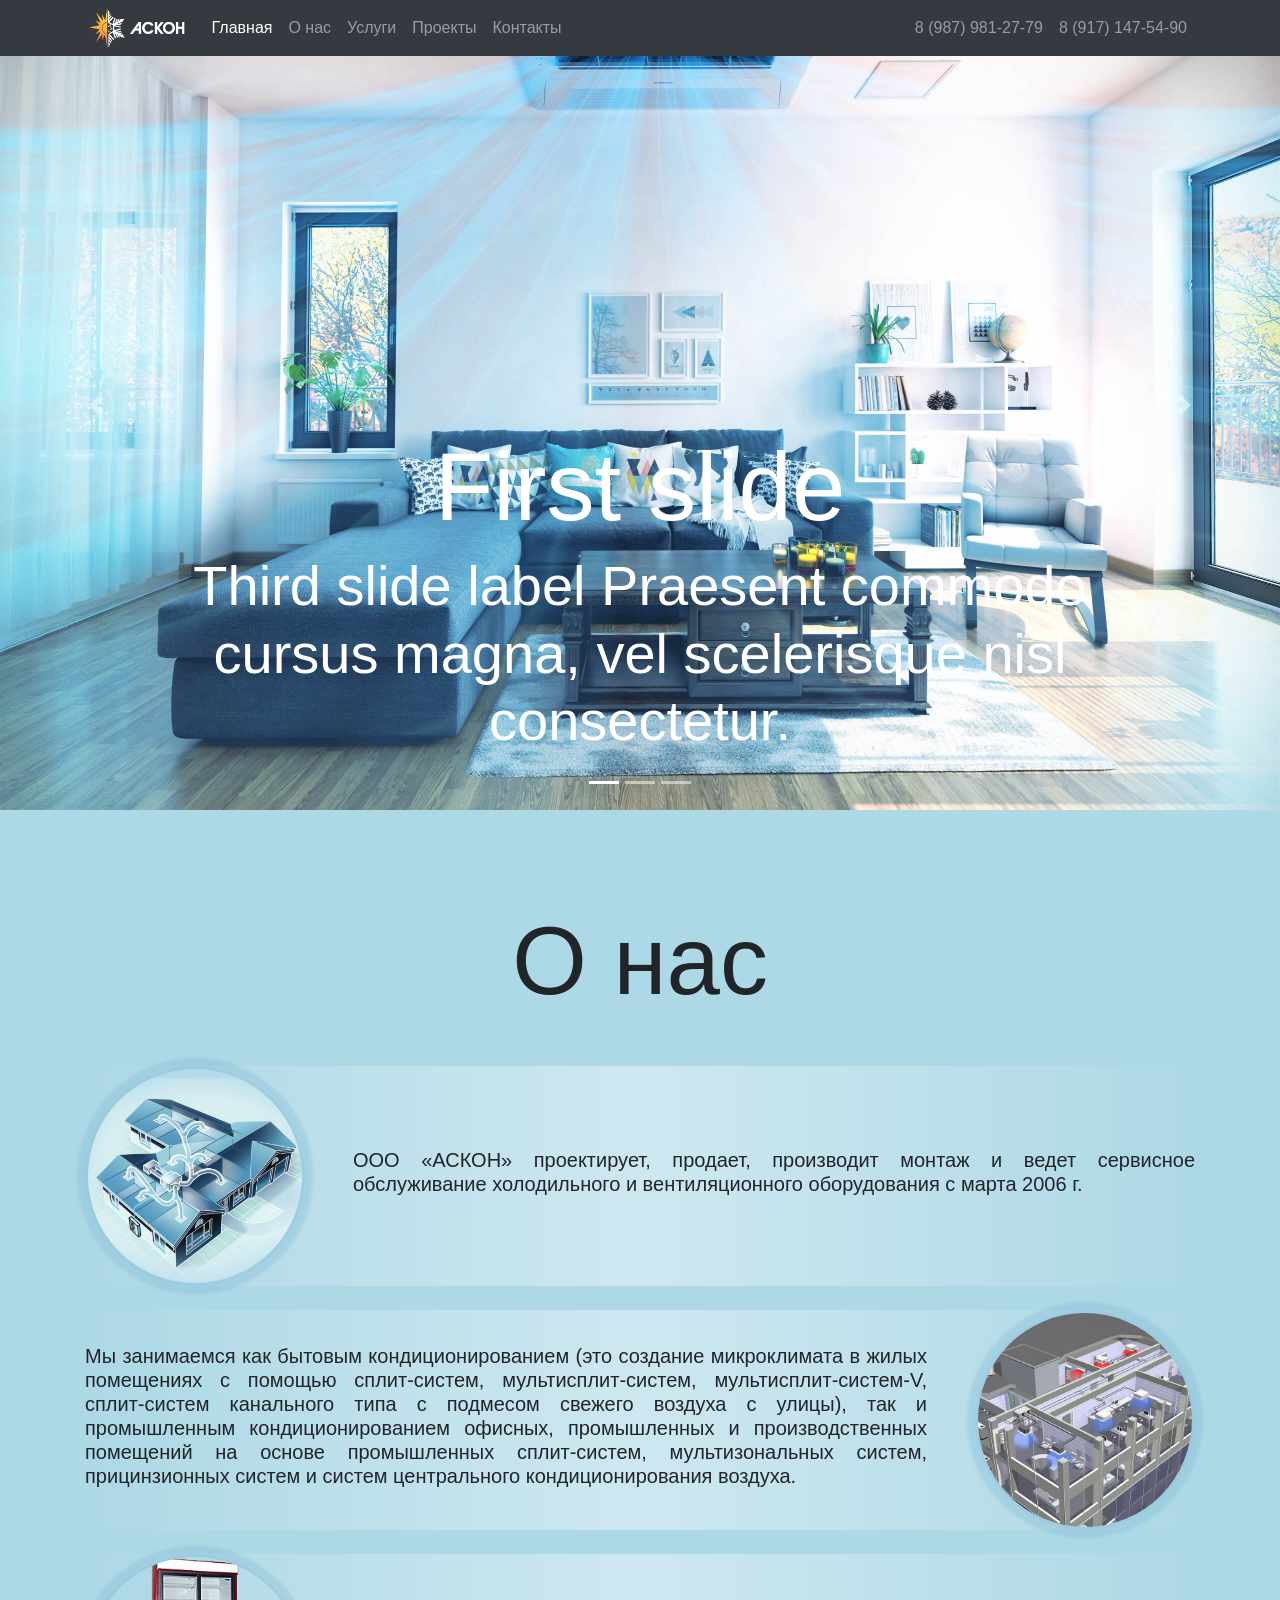
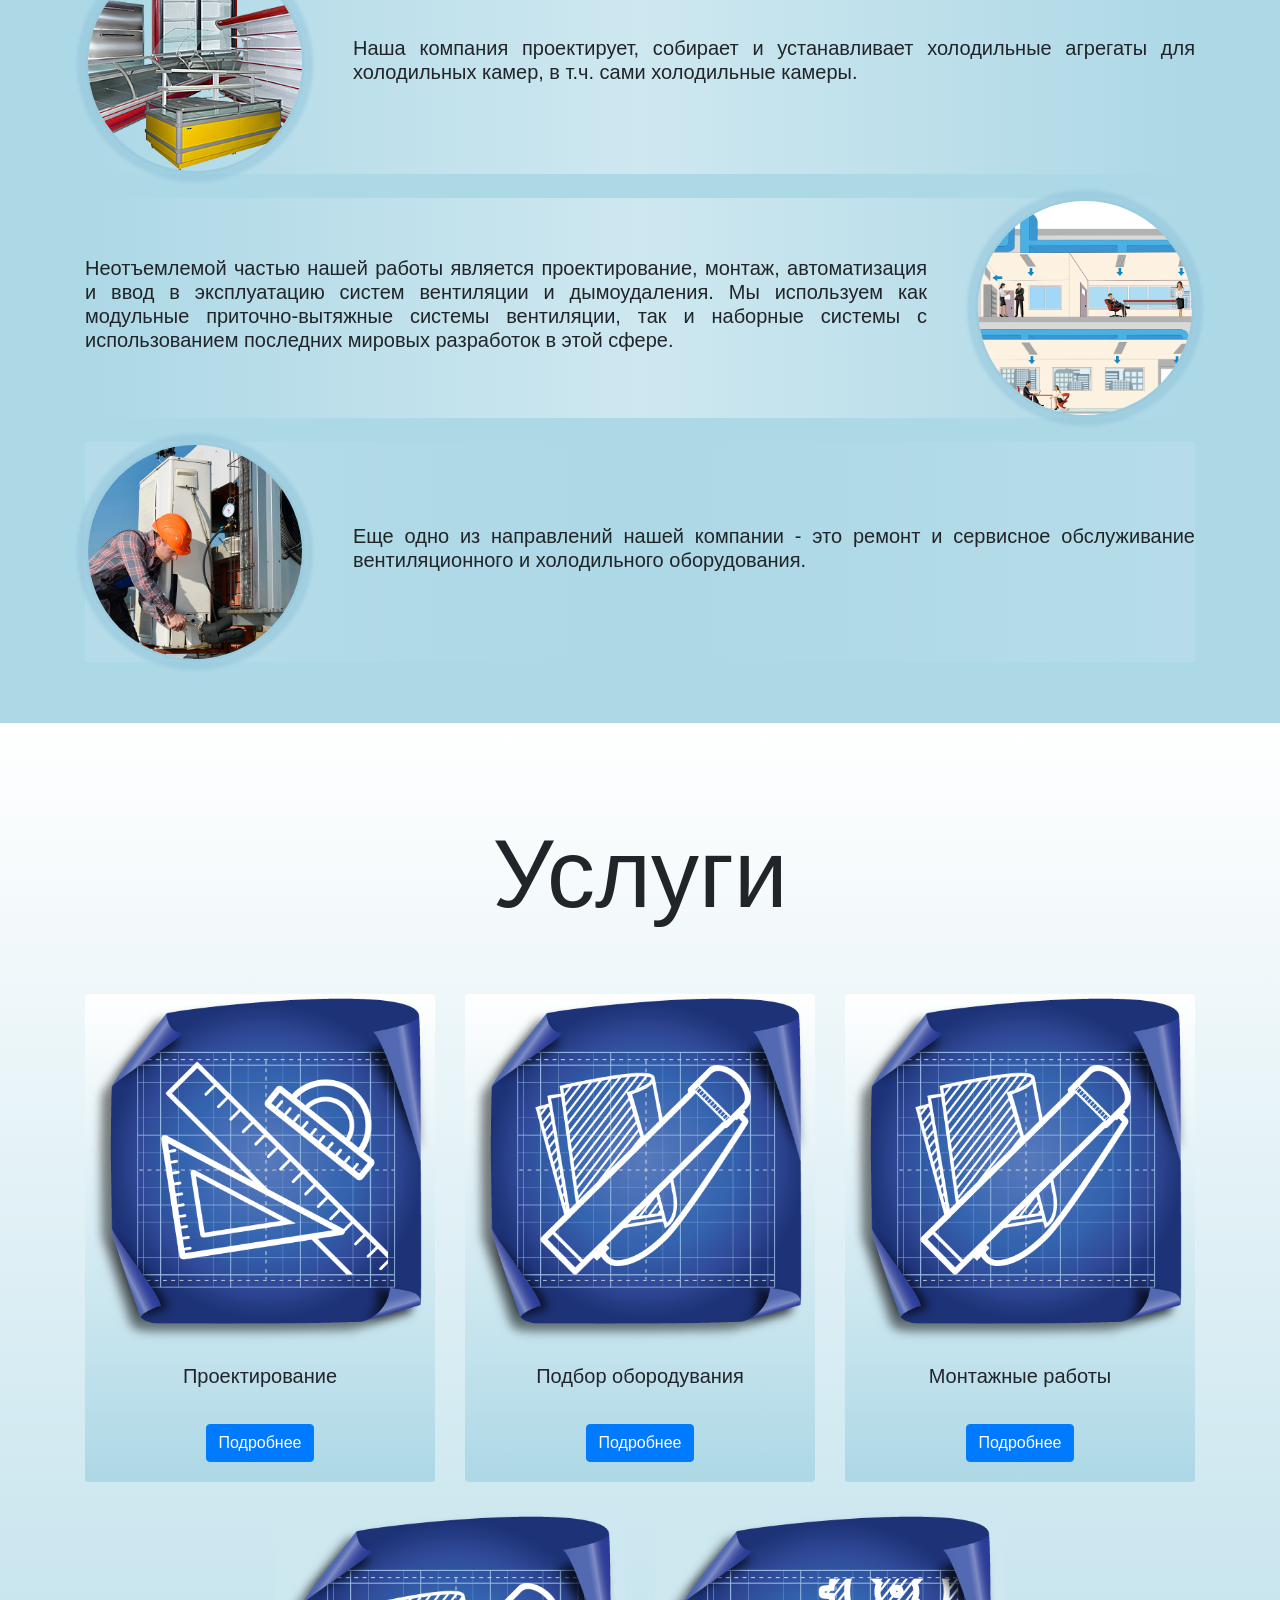
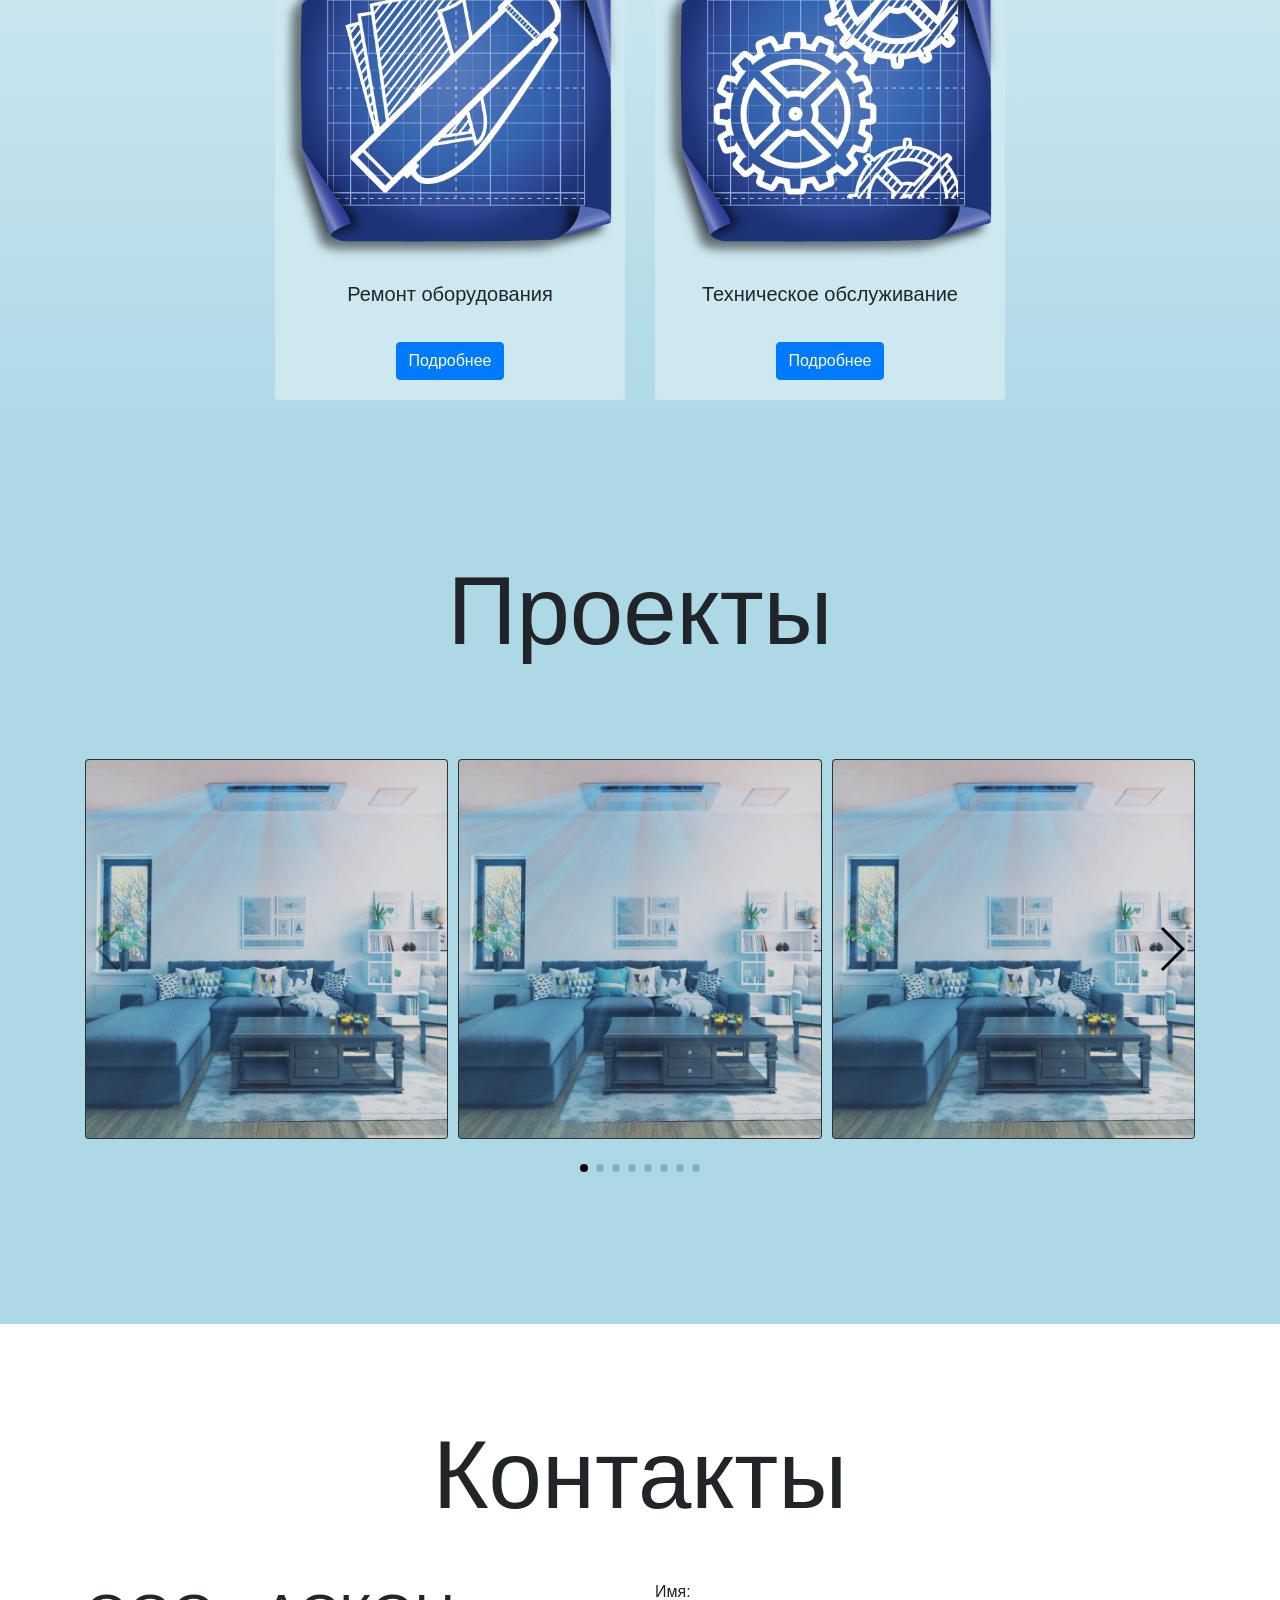
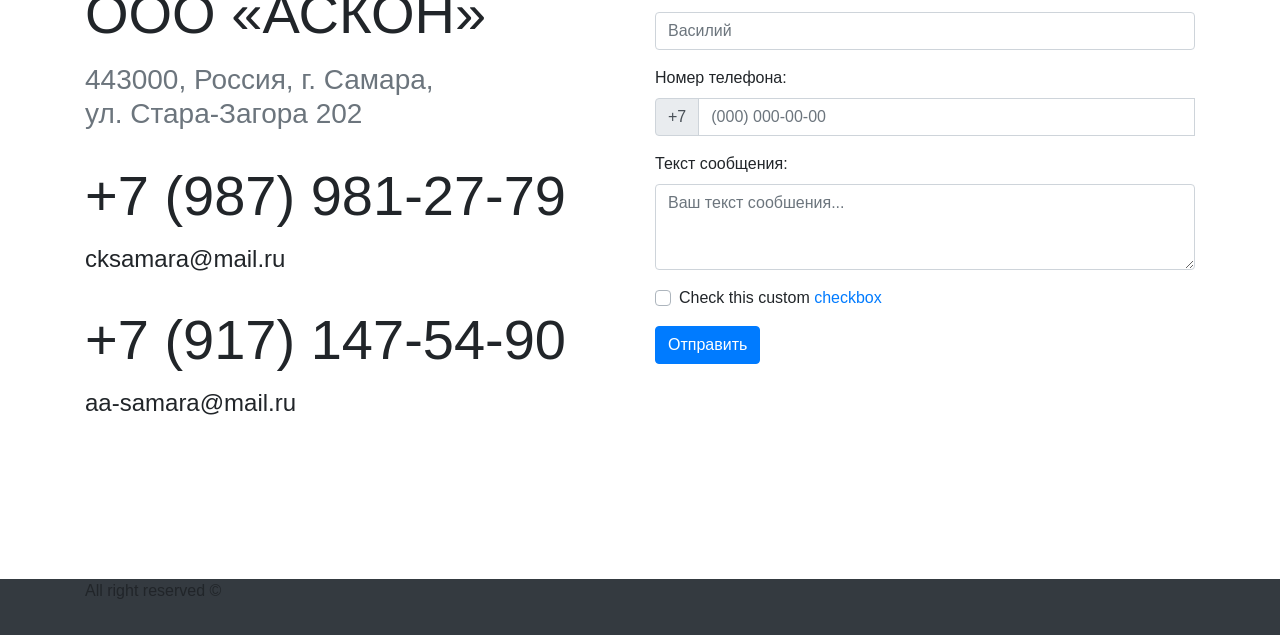
==== docs/index.html @ aaabd7af "1.0.37" ====
<!DOCTYPE html>

<html lang="ru">
<head>

    <meta charset="utf-8">
    <meta name="viewport" content="width=device-width, initial-scale=1, shrink-to-fit=no">

    <meta name="robots" content="index, follow">
    <meta name="keywords" content="АСКОН, монтаж, сервисное обслуживание, холодильное и вентиляционное оборудование">
    <meta name="description" content="ООО «АСКОН» проектируем, продаем, производим монтаж и ведем сервисное обслуживание холодильного и вентиляционного оборудования">

    <title>ООО «АСКОН»</title>

    <link rel="stylesheet" href="local/templates/main/css/main.min.css">

</head>
<body id="page-top">

    <nav class="navbar navbar-expand-md bg-dark navbar-dark fixed-top" id="mainNav" role="navigation">
		<div class="container">
		
			<a class="navbar-brand" href="/ascondicioner.ru/">
				<img class="logo" src="local/templates/main/img/logo.png" alt="АСКОН">
			</a>

			<button class="navbar-toggler" type="button" data-toggle="collapse" data-target="#navbarNavAltMarkup" aria-controls="navbarNavAltMarkup" aria-expanded="false" aria-label="Toggle navigation">
				<span class="navbar-toggler-icon"></span>
			</button>

			<div class="collapse navbar-collapse" id="navbarNavAltMarkup">
				<div class="navbar-nav">
					<a class="nav-item nav-link js-scroll-trigger" href="#page-top">Главная</a>
					<a class="nav-item nav-link js-scroll-trigger" href="#about">О нас</a>
					<a class="nav-item nav-link js-scroll-trigger" href="#services">Услуги</a>
					<a class="nav-item nav-link js-scroll-trigger" href="#projects">Проекты</a>
					<a class="nav-item nav-link js-scroll-trigger" href="#contact">Контакты</a>
				</div>

				<!-- <form class="form-inline ml-auto">
					<input class="form-control mr-sm-2" type="search" placeholder="Search" aria-label="Search">
					<button class="btn btn-outline-light my-2 my-sm-0" type="submit">Search</button>
				</form> -->

				<div class="navbar-nav ml-auto">
					<a class="nav-item nav-link active" href="#">8 (987) 981-27-79</a>
					<a class="nav-item nav-link active" href="#">8 (917) 147-54-90</a>
					<!-- <a class="nav-item nav-link" href="#">Vk</a>
					<a class="nav-item nav-link" href="#">Ig</a> -->
				</div>
				
			</div>
		
		</div>
    </nav>
    
    <main class="main" role="main">

        <header id="carouselExampleControls" class="carousel slide" data-ride="carousel">
            
            <div class="carousel-inner">
                <div class="carousel-item active">
                    <!-- <svg class="bd-placeholder-img bd-placeholder-img-lg d-block w-100" width="800" height="80vh" xmlns="http://www.w3.org/2000/svg" preserveAspectRatio="xMidYMid slice" focusable="false" role="img" aria-label="Placeholder: First slide">
                        <title>Placeholder</title>
                        <rect fill="#777" width="100%" height="100%"></rect>
                        <text class="display-1" fill="#555" dy=".3em" x="50%" y="50%">First slide</text>
                    </svg> -->
                    <img src="images/promo/slide-1.jpg" class="d-block w-100" style="height:90vh;" alt="...">
                    <div class="carousel-caption d-none d-md-block">
                        <h5 class="display-1">First slide</h5>
                        <p class="display-4">Third slide label Praesent commodo cursus magna, vel scelerisque nisl consectetur.</p>
                    </div>
                </div>
                
                <div class="carousel-item">
                    <img src="images/promo/slide-1.jpg" class="d-block w-100" style="height:90vh;" alt="...">
                    <div class="carousel-caption d-none d-md-block">
                        <h5 class="display-1">Second slide</h5>
                        <p class="display-4">Third slide label Praesent commodo cursus magna, vel scelerisque nisl consectetur.</p>
                    </div>
                </div>
                
                <div class="carousel-item">
                    <img src="images/promo/slide-1.jpg" class="d-block w-100" style="height:90vh;" alt="...">
                    <div class="carousel-caption d-none d-md-block">
                        <h5 class="display-1">Third slide</h5>
                        <p class="display-4">Third slide label Praesent commodo cursus magna, vel scelerisque nisl consectetur.</p>
                    </div>
                </div>
            </div>
            
            <a class="carousel-control-prev" href="#carouselExampleControls" role="button" data-slide="prev">
                <span class="carousel-control-prev-icon" aria-hidden="true"></span>
                <span class="sr-only">Previous</span>
            </a>
            <a class="carousel-control-next" href="#carouselExampleControls" role="button" data-slide="next">
                <span class="carousel-control-next-icon" aria-hidden="true"></span>
                <span class="sr-only">Next</span>
            </a>
            
            <ol class="carousel-indicators">
                <li data-target="#carouselExampleControls" data-slide-to="0" class="active"></li>
                <li data-target="#carouselExampleControls" data-slide-to="1"></li>
                <li data-target="#carouselExampleControls" data-slide-to="2"></li>
            </ol>
            
        </header>
    
        <section class="section" id="about">
            <div class="container">
                
                <h3 class="display-1 text-center mt-5 mb-5">О нас</h3>
                
                <ul class="list-unstyled">
                    
                    <li class="media">
                        <img src="images/services/1.png" class="align-self-center mr-5" alt="...">
                        <div class="media-body align-self-center">
                            <!-- <h5 class="display-4 mt-0 mb-1">List-based media object</h5> -->
                            <p class="h5 text-justify">ООО «АСКОН» проектирует, продает, производит монтаж и ведет сервисное обслуживание холодильного и вентиляционного оборудования с марта 2006 г.</p>
                        </div>
                    </li>
                    
                    <li class="media my-4">
                        <div class="media-body align-self-center">
                            <!-- <h5 class="display-4 mt-0 mb-1">Media object</h5> -->
                            <p class="h5 text-justify">Мы занимаемся как бытовым кондиционированием (это создание микроклимата в жилых помещениях с помощью сплит-систем, мультисплит-систем, мультисплит-систем-V, сплит-систем канального типа с подмесом свежего воздуха с улицы), так и промышленным кондиционированием офисных, промышленных и производственных помещений на основе промышленных сплит-систем, мультизональных систем, прицинзионных систем и систем центрального кондиционирования воздуха.</p>
                        </div>
                        <img src="images/services/2.jpg" class="align-self-center ml-5" alt="...">
                    </li>
                    
                    <li class="media">
                        <img src="images/services/3.png" class="align-self-center mr-5" alt="...">
                        <div class="media-body align-self-center">
                            <!-- <h5 class="display-4 mt-0 mb-1">List-based media object</h5> -->
                            <p class="h5 text-justify">Наша компания проектирует, собирает и устанавливает холодильные агрегаты для холодильных камер, в т.ч. сами холодильные камеры.</p>
                        </div>
                    </li>
                    
                    <li class="media my-4">
                        <div class="media-body align-self-center">
                            <!-- <h5 class="display-4 mt-0 mb-1">Media object</h5> -->
                            <p class="h5 text-justify">Неотъемлемой частью нашей работы является проектирование, монтаж, автоматизация и ввод в эксплуатацию систем вентиляции и дымоудаления. Мы используем как модульные приточно-вытяжные системы вентиляции, так и наборные системы с использованием последних мировых разработок в этой сфере.</p>
                        </div>
                        <img src="images/services/4.png" class="align-self-center ml-5" alt="...">
                    </li>
                    
                    <li class="media">
                        <img src="images/services/5.jpg" class="align-self-center mr-5" alt="...">
                        <div class="media-body align-self-center">
                            <!-- <h5 class="display-4 mt-0 mb-1">List-based media object</h5> -->
                            <p class="h5 text-justify">Еще одно из направлений нашей компании - это ремонт и сервисное обслуживание вентиляционного и холодильного оборудования.</p>
                        </div>
                    </li>
                    
                </ul>
                
            </div>
        </section>
    
        <section class="section" id="services">
            <div class="container">
                
                <h3 class="display-1 mt-5 mb-5 text-center">Услуги</h3>
                
                <div class="row">
                    
                    <div class="col-md-4">
                        <div class="card text-center">
                            <a data-toggle="modal" href="#exampleModalLong">
                                <img src="images/services/rulers.png" class="card-img-top" alt="...">
                            </a>
                            <div class="card-body">
                                <h5 class="card-title">Проектирование</h5>
                                <br>
                                <!-- <p class="card-text">Some quick example text to build on the card title and make up the bulk of the card's content.</p> -->
                                <a class="btn btn-primary" data-toggle="modal" href="#exampleModalLong">Подробнее</a>
                            </div>
                        </div>
                    </div>
                    
                    <div class="col-md-4">
                        <div class="card text-center">
                            <a data-toggle="modal" href="#exampleModalLong">
                                <img src="images/services/tube_drawing_holder.png" class="card-img-top" alt="...">
                            </a>
                            <div class="card-body">
                                <h5 class="card-title">Подбор обородувания</h5>
                                <br>
                                <!-- <p class="card-text">Some quick example text to build on the card title and make up the bulk of the card's content.</p> -->
                                <a class="btn btn-primary" data-toggle="modal" href="#exampleModalLong">Подробнее</a>
                            </div>
                        </div>
                    </div>
                    
                    <div class="col-md-4">
                        <div class="card text-center">
                            <a data-toggle="modal" href="#exampleModalLong">
                                <img src="images/services/tube_drawing_holder.png" class="card-img-top" alt="...">
                            </a>
                            <div class="card-body">
                                <h5 class="card-title">Монтажные работы</h5>
                                <br>
                                <!-- <p class="card-text">Some quick example text to build on the card title and make up the bulk of the card's content.</p> -->
                                <a class="btn btn-primary" data-toggle="modal" href="#exampleModalLong">Подробнее</a>
                            </div>
                        </div>
                    </div>
                    
                    <div class="col-md-4 offset-md-2">
                        <div class="card last-card text-center">
                            <a data-toggle="modal" href="#exampleModalLong">
                                <img src="images/services/tube_drawing_holder.png" class="card-img-top" alt="...">
                            </a>
                            <div class="card-body">
                                <h5 class="card-title">Ремонт оборудования</h5>
                                <br>
                                <!-- <p class="card-text">Some quick example text to build on the card title and make up the bulk of the card's content.</p> -->
                                <a class="btn btn-primary" data-toggle="modal" href="#exampleModalLong">Подробнее</a>
                            </div>
                        </div>
                    </div>
                    
                    <div class="col-md-4">
                        <div class="card last-card text-center">
                            <a data-toggle="modal" href="#exampleModalLong">
                                <img src="images/services/settings.png" class="card-img-top" alt="...">
                            </a>
                            <div class="card-body">
                                <h5 class="card-title">Техническое обслуживание</h5>
                                <br>
                                <!-- <p class="card-text">Some quick example text to build on the card title and make up the bulk of the card's content.</p> -->
                                <a class="btn btn-primary" data-toggle="modal" href="#exampleModalLong">Подробнее</a>
                            </div>
                        </div>
                    </div>
                </div>
                
            </div>
        </section>
    
        <section class="section" id="projects">
            <div class="container">
                
                <h3 class="display-1 text-center mt-5 mb-5">Проекты</h3>
                
                <div class="swiper-container">
                    <div class="swiper-wrapper">
                        
                        <a class="swiper-slide card bg-dark text-white" data-toggle="modal" href="#exampleModalLong">
                            <img src="images/promo/slide-1.jpg" class="card-img" alt="...">
                            <div class="card-img-overlay">
                                <h5 class="card-title">Card title</h5>
                                <p class="card-text">This is a wider card with supporting text below as a natural lead-in to additional content. This content is a little bit longer.</p>
                                <buttom class="btn btn-primary" data-toggle="modal" data-target="#exampleModalLong">Go somewhere</buttom>
                            </div>
                        </a>
                        
                        <!-- <div class="swiper-slide card">
                            <a data-toggle="modal" href="#exampleModalLong">
                                <img src="images/promo/slide-1.jpg" class="card-img-top" alt="...">
                            </a>
                            <div class="card-body">
                                <h5 class="card-title">Card title</h5>
                                <p class="card-text">Some quick example text to build on the card title and make up the bulk of the card's content.</p>
                                <a class="btn btn-primary" data-toggle="modal" href="#exampleModalLong">Go somewhere</a>
                            </div>
                        </div> -->
                        
                        <a class="swiper-slide card bg-dark text-white" data-toggle="modal" href="#exampleModalLong">
                            <img src="images/promo/slide-1.jpg" class="card-img" alt="...">
                            <div class="card-img-overlay">
                                <h5 class="card-title">Card title</h5>
                                <p class="card-text">This is a wider card with supporting text below as a natural lead-in to additional content. This content is a little bit longer.</p>
                                <buttom class="btn btn-primary" data-toggle="modal" data-target="#exampleModalLong">Go somewhere</buttom>
                            </div>
                        </a>
                        
                        <a class="swiper-slide card bg-dark text-white" data-toggle="modal" href="#exampleModalLong">
                            <img src="images/promo/slide-1.jpg" class="card-img" alt="...">
                            <div class="card-img-overlay">
                                <h5 class="card-title">Card title</h5>
                                <p class="card-text">This is a wider card with supporting text below as a natural lead-in to additional content. This content is a little bit longer.</p>
                                <buttom class="btn btn-primary" data-toggle="modal" data-target="#exampleModalLong">Go somewhere</buttom>
                            </div>
                        </a>
                        
                        <a class="swiper-slide card bg-dark text-white" data-toggle="modal" href="#exampleModalLong">
                            <img src="images/promo/slide-1.jpg" class="card-img" alt="...">
                            <div class="card-img-overlay">
                                <h5 class="card-title">Card title</h5>
                                <p class="card-text">This is a wider card with supporting text below as a natural lead-in to additional content. This content is a little bit longer.</p>
                                <buttom class="btn btn-primary" data-toggle="modal" data-target="#exampleModalLong">Go somewhere</buttom>
                            </div>
                        </a>
                        
                        <a class="swiper-slide card bg-dark text-white" data-toggle="modal" href="#exampleModalLong">
                            <img src="images/promo/slide-1.jpg" class="card-img" alt="...">
                            <div class="card-img-overlay">
                                <h5 class="card-title">Card title</h5>
                                <p class="card-text">This is a wider card with supporting text below as a natural lead-in to additional content. This content is a little bit longer.</p>
                                <buttom class="btn btn-primary" data-toggle="modal" data-target="#exampleModalLong">Go somewhere</buttom>
                            </div>
                        </a>
                        
                        <a class="swiper-slide card bg-dark text-white" data-toggle="modal" href="#exampleModalLong">
                            <img src="images/promo/slide-1.jpg" class="card-img" alt="...">
                            <div class="card-img-overlay">
                                <h5 class="card-title">Card title</h5>
                                <p class="card-text">This is a wider card with supporting text below as a natural lead-in to additional content. This content is a little bit longer.</p>
                                <buttom class="btn btn-primary" data-toggle="modal" data-target="#exampleModalLong">Go somewhere</buttom>
                            </div>
                        </a>
                        
                        <a class="swiper-slide card bg-dark text-white" data-toggle="modal" href="#exampleModalLong">
                            <img src="images/promo/slide-1.jpg" class="card-img" alt="...">
                            <div class="card-img-overlay">
                                <h5 class="card-title">Card title</h5>
                                <p class="card-text">This is a wider card with supporting text below as a natural lead-in to additional content. This content is a little bit longer.</p>
                                <buttom class="btn btn-primary" data-toggle="modal" data-target="#exampleModalLong">Go somewhere</buttom>
                            </div>
                        </a>
                        
                        <a class="swiper-slide card bg-dark text-white" data-toggle="modal" href="#exampleModalLong">
                            <img src="images/promo/slide-1.jpg" class="card-img" alt="...">
                            <div class="card-img-overlay">
                                <h5 class="card-title">Card title</h5>
                                <p class="card-text">This is a wider card with supporting text below as a natural lead-in to additional content. This content is a little bit longer.</p>
                                <buttom class="btn btn-primary" data-toggle="modal" data-target="#exampleModalLong">Go somewhere</buttom>
                            </div>
                        </a>
                        
                        <a class="swiper-slide card bg-dark text-white" data-toggle="modal" href="#exampleModalLong">
                            <img src="images/promo/slide-1.jpg" class="card-img" alt="...">
                            <div class="card-img-overlay">
                                <h5 class="card-title">Card title</h5>
                                <p class="card-text">This is a wider card with supporting text below as a natural lead-in to additional content. This content is a little bit longer.</p>
                                <buttom class="btn btn-primary" data-toggle="modal" data-target="#exampleModalLong">Go somewhere</buttom>
                            </div>
                        </a>
                        
                        <a class="swiper-slide card bg-dark text-white" data-toggle="modal" href="#exampleModalLong">
                            <img src="images/promo/slide-1.jpg" class="card-img" alt="...">
                            <div class="card-img-overlay">
                                <h5 class="card-title">Card title</h5>
                                <p class="card-text">This is a wider card with supporting text below as a natural lead-in to additional content. This content is a little bit longer.</p>
                                <buttom class="btn btn-primary" data-toggle="modal" data-target="#exampleModalLong">Go somewhere</buttom>
                            </div>
                        </a>
                        
                    </div>
                    <!-- Add Pagination -->
                    <div class="swiper-button-prev swiper-button-black"></div>
                    <div class="swiper-button-next swiper-button-black"></div>
                    
                    <div class="swiper-pagination swiper-pagination-black"></div>
                </div>
                
            </div>
        </section>
    
        <section class="section" id="contact">
            <div class="container">
                
                <h3 class="display-1 text-center mt-5 mb-5">Контакты</h3>
                
                <div class="row">
                    
                    <div class="col-md-6">
                        <!-- <h4>Контакты</h4> -->
                        <address class="text-left">
                            <p class="display-4">ООО &#xab;АСКОН&#xbb;</p>
                            
                            <p class="h3 text-muted">
                                443000, Россия, г. Самара,
                                <br>
                                ул. Стара-Загора 202
                            </p>
                            <br>
                            <p class="display-4">+7 (987) 981-27-79</p>
                            <p class="h4">cksamara@mail.ru</p>
                            <br>
                            <p class="display-4">+7 (917) 147-54-90</p>
                            <p class="h4">aa-samara@mail.ru</p>
                        </address>
                    </div>
                    
                    <div class="col-md-6">
                        <!-- <h4>Форма обратной связи</h4> -->
                        <form>
                            
                            <div class="form-group">
                                <label for="formGroupExampleInput">Имя:</label>
                                <input type="text" class="form-control" id="formGroupExampleInput" placeholder="Василий" required>
                            </div>
                            
                            <div class="form-group">
                                <label for="formGroupExampleInput2">Номер телефона:</label>
                                <div class="input-group">
                                    <div class="input-group-prepend">
                                        <span class="input-group-text" id="inputGroupPrepend">+7</span>
                                    </div>
                                    <input type="tel" class="form-control" id="validationCustomUsername" placeholder="(000) 000-00-00" aria-describedby="inputGroupPrepend" required>
                                    <div class="invalid-feedback">
                                        Please choose a phone.
                                    </div>
                                </div>
                            </div>
                            
                            <div class="form-group">
                                <label for="exampleFormControlTextarea1">Текст сообщения:</label>
                                <textarea class="form-control" id="exampleFormControlTextarea1" rows="3" placeholder="Ваш текст сообшения..."></textarea>
                            </div>
                            
                            <div class="form-group custom-control custom-checkbox">
                                <input type="checkbox" class="custom-control-input" id="customCheck1" required>
                                <label class="custom-control-label" for="customCheck1">Check this custom <a href="#" target="_blank">checkbox</a></label>
                                <div class="invalid-feedback">Example invalid feedback text</div>
                            </div>
                            
                            <button type="submit" class="btn btn-primary">Отправить</button>
                        
                        </form>
                        
                    </div>
                </div>
                
            </div>
        </section>

	</main>

	<footer class="footer bg-dark" role="contentinfo">
		<div class="container">
			<div class="row">
				<div class="col-md-6">
					All right reserved &copy;
				</div>
				<div class="col-md-6">
					
				</div>
			</div>
		</div>
	</footer>

    <!-- Modal -->
    <div class="modal modal-full fade" id="exampleModalLong" tabindex="-1" role="dialog" aria-labelledby="exampleModalLongTitle" aria-hidden="true">
        <div class="modal-dialog modal-dialog-centered" role="document">
            <div class="modal-content">
                <div class="modal-header">
                    <h5 class="modal-title display-3" id="exampleModalLongTitle">Modal title</h5>
                    <button type="button" class="close" data-dismiss="modal" aria-label="Close">
                        <span aria-hidden="true">&times;</span>
                    </button>
                </div>
                <div class="modal-body">
                    
                </div>
                <!-- <div class="modal-footer">
                    <button type="button" class="btn btn-secondary" data-dismiss="modal">Close</button>
                    <button type="button" class="btn btn-primary">Save changes</button>
                </div> -->
            </div>
        </div>
    </div>

	<script src="local/templates/main/js/jquery.min.js"></script>
	<script src="https://cdnjs.cloudflare.com/ajax/libs/popper.js/1.14.6/umd/popper.min.js"></script>
	<script src="https://stackpath.bootstrapcdn.com/bootstrap/4.2.1/js/bootstrap.min.js"></script>
	<script src="local/templates/main/js/swiper.min.js"></script>
	<script src="local/templates/main/js/main.js"></script>

</body>
</html>
---- docs/local/templates/main/css/main.min.css ----
:root{--blue: #007bff;--indigo: #6610f2;--purple: #6f42c1;--pink: #e83e8c;--red: #dc3545;--orange: #fd7e14;--yellow: #ffc107;--green: #28a745;--teal: #20c997;--cyan: #17a2b8;--white: #fff;--gray: #6c757d;--gray-dark: #343a40;--primary: #007bff;--secondary: #6c757d;--success: #28a745;--info: #17a2b8;--warning: #ffc107;--danger: #dc3545;--light: #f8f9fa;--dark: #343a40;--breakpoint-xs: 0;--breakpoint-sm: 576px;--breakpoint-md: 768px;--breakpoint-lg: 992px;--breakpoint-xl: 1200px;--font-family-sans-serif: -apple-system, BlinkMacSystemFont, "Segoe UI", Roboto, "Helvetica Neue", Arial, "Noto Sans", sans-serif, "Apple Color Emoji", "Segoe UI Emoji", "Segoe UI Symbol", "Noto Color Emoji";--font-family-monospace: SFMono-Regular, Menlo, Monaco, Consolas, "Liberation Mono", "Courier New", monospace}*,*::before,*::after{-webkit-box-sizing:border-box;box-sizing:border-box}html{font-family:sans-serif;line-height:1.15;-webkit-text-size-adjust:100%;-webkit-tap-highlight-color:rgba(0,0,0,0)}article,aside,figcaption,figure,footer,header,hgroup,main,nav,section{display:block}body{margin:0;font-family:-apple-system, BlinkMacSystemFont, "Segoe UI", Roboto, "Helvetica Neue", Arial, "Noto Sans", sans-serif, "Apple Color Emoji", "Segoe UI Emoji", "Segoe UI Symbol", "Noto Color Emoji";font-size:1rem;font-weight:400;line-height:1.5;color:#212529;text-align:left;background-color:#fff}[tabindex="-1"]:focus{outline:0 !important}hr{-webkit-box-sizing:content-box;box-sizing:content-box;height:0;overflow:visible}h1,h2,h3,h4,h5,h6{margin-top:0;margin-bottom:0.5rem}p{margin-top:0;margin-bottom:1rem}abbr[title],abbr[data-original-title]{text-decoration:underline;-webkit-text-decoration:underline dotted;text-decoration:underline dotted;cursor:help;border-bottom:0;text-decoration-skip-ink:none}address{margin-bottom:1rem;font-style:normal;line-height:inherit}ol,ul,dl{margin-top:0;margin-bottom:1rem}ol ol,ul ul,ol ul,ul ol{margin-bottom:0}dt{font-weight:700}dd{margin-bottom:.5rem;margin-left:0}blockquote{margin:0 0 1rem}b,strong{font-weight:bolder}small{font-size:80%}sub,sup{position:relative;font-size:75%;line-height:0;vertical-align:baseline}sub{bottom:-.25em}sup{top:-.5em}a{color:#007bff;text-decoration:none;background-color:transparent}a:hover{color:#0056b3;text-decoration:underline}a:not([href]):not([tabindex]){color:inherit;text-decoration:none}a:not([href]):not([tabindex]):hover,a:not([href]):not([tabindex]):focus{color:inherit;text-decoration:none}a:not([href]):not([tabindex]):focus{outline:0}pre,code,kbd,samp{font-family:SFMono-Regular, Menlo, Monaco, Consolas, "Liberation Mono", "Courier New", monospace;font-size:1em}pre{margin-top:0;margin-bottom:1rem;overflow:auto}figure{margin:0 0 1rem}img{vertical-align:middle;border-style:none}svg{overflow:hidden;vertical-align:middle}table{border-collapse:collapse}caption{padding-top:0.75rem;padding-bottom:0.75rem;color:#6c757d;text-align:left;caption-side:bottom}th{text-align:inherit}label{display:inline-block;margin-bottom:0.5rem}button{border-radius:0}button:focus{outline:1px dotted;outline:5px auto -webkit-focus-ring-color}input,button,select,optgroup,textarea{margin:0;font-family:inherit;font-size:inherit;line-height:inherit}button,input{overflow:visible}button,select{text-transform:none}button,[type="button"],[type="reset"],[type="submit"]{-webkit-appearance:button}button::-moz-focus-inner,[type="button"]::-moz-focus-inner,[type="reset"]::-moz-focus-inner,[type="submit"]::-moz-focus-inner{padding:0;border-style:none}input[type="radio"],input[type="checkbox"]{-webkit-box-sizing:border-box;box-sizing:border-box;padding:0}input[type="date"],input[type="time"],input[type="datetime-local"],input[type="month"]{-webkit-appearance:listbox}textarea{overflow:auto;resize:vertical}fieldset{min-width:0;padding:0;margin:0;border:0}legend{display:block;width:100%;max-width:100%;padding:0;margin-bottom:.5rem;font-size:1.5rem;line-height:inherit;color:inherit;white-space:normal}progress{vertical-align:baseline}[type="number"]::-webkit-inner-spin-button,[type="number"]::-webkit-outer-spin-button{height:auto}[type="search"]{outline-offset:-2px;-webkit-appearance:none}[type="search"]::-webkit-search-decoration{-webkit-appearance:none}::-webkit-file-upload-button{font:inherit;-webkit-appearance:button}output{display:inline-block}summary{display:list-item;cursor:pointer}template{display:none}[hidden]{display:none !important}h1,h2,h3,h4,h5,h6,.h1,.h2,.h3,.h4,.h5,.h6{margin-bottom:0.5rem;font-family:inherit;font-weight:500;line-height:1.2;color:inherit}h1,.h1{font-size:2.5rem}h2,.h2{font-size:2rem}h3,.h3{font-size:1.75rem}h4,.h4{font-size:1.5rem}h5,.h5{font-size:1.25rem}h6,.h6{font-size:1rem}.lead{font-size:1.25rem;font-weight:300}.display-1{font-size:6rem;font-weight:300;line-height:1.2}.display-2{font-size:5.5rem;font-weight:300;line-height:1.2}.display-3{font-size:4.5rem;font-weight:300;line-height:1.2}.display-4{font-size:3.5rem;font-weight:300;line-height:1.2}hr{margin-top:1rem;margin-bottom:1rem;border:0;border-top:1px solid rgba(0,0,0,0.1)}small,.small{font-size:80%;font-weight:400}mark,.mark{padding:0.2em;background-color:#fcf8e3}.list-unstyled{padding-left:0;list-style:none}.list-inline{padding-left:0;list-style:none}.list-inline-item{display:inline-block}.list-inline-item:not(:last-child){margin-right:0.5rem}.initialism{font-size:90%;text-transform:uppercase}.blockquote{margin-bottom:1rem;font-size:1.25rem}.blockquote-footer{display:block;font-size:80%;color:#6c757d}.blockquote-footer::before{content:"\2014\00A0"}.img-fluid{max-width:100%;height:auto}.img-thumbnail{padding:0.25rem;background-color:#fff;border:1px solid #dee2e6;border-radius:0.25rem;max-width:100%;height:auto}.figure{display:inline-block}.figure-img{margin-bottom:0.5rem;line-height:1}.figure-caption{font-size:90%;color:#6c757d}code{font-size:87.5%;color:#e83e8c;word-break:break-word}a>code{color:inherit}kbd{padding:0.2rem 0.4rem;font-size:87.5%;color:#fff;background-color:#212529;border-radius:0.2rem}kbd kbd{padding:0;font-size:100%;font-weight:700}pre{display:block;font-size:87.5%;color:#212529}pre code{font-size:inherit;color:inherit;word-break:normal}.pre-scrollable{max-height:340px;overflow-y:scroll}.container{width:100%;padding-right:15px;padding-left:15px;margin-right:auto;margin-left:auto}@media (min-width: 576px){.container{max-width:540px}}@media (min-width: 768px){.container{max-width:720px}}@media (min-width: 992px){.container{max-width:960px}}@media (min-width: 1200px){.container{max-width:1140px}}.container-fluid{width:100%;padding-right:15px;padding-left:15px;margin-right:auto;margin-left:auto}.row{display:-ms-flexbox;display:-webkit-box;display:flex;-ms-flex-wrap:wrap;flex-wrap:wrap;margin-right:-15px;margin-left:-15px}.no-gutters{margin-right:0;margin-left:0}.no-gutters>.col,.no-gutters>[class*="col-"]{padding-right:0;padding-left:0}.col-1,.col-2,.col-3,.col-4,.col-5,.col-6,.col-7,.col-8,.col-9,.col-10,.col-11,.col-12,.col,.col-auto,.col-sm-1,.col-sm-2,.col-sm-3,.col-sm-4,.col-sm-5,.col-sm-6,.col-sm-7,.col-sm-8,.col-sm-9,.col-sm-10,.col-sm-11,.col-sm-12,.col-sm,.col-sm-auto,.col-md-1,.col-md-2,.col-md-3,.col-md-4,.col-md-5,.col-md-6,.col-md-7,.col-md-8,.col-md-9,.col-md-10,.col-md-11,.col-md-12,.col-md,.col-md-auto,.col-lg-1,.col-lg-2,.col-lg-3,.col-lg-4,.col-lg-5,.col-lg-6,.col-lg-7,.col-lg-8,.col-lg-9,.col-lg-10,.col-lg-11,.col-lg-12,.col-lg,.col-lg-auto,.col-xl-1,.col-xl-2,.col-xl-3,.col-xl-4,.col-xl-5,.col-xl-6,.col-xl-7,.col-xl-8,.col-xl-9,.col-xl-10,.col-xl-11,.col-xl-12,.col-xl,.col-xl-auto{position:relative;width:100%;padding-right:15px;padding-left:15px}.col{-ms-flex-preferred-size:0;flex-basis:0;-ms-flex-positive:1;-webkit-box-flex:1;flex-grow:1;max-width:100%}.col-auto{-ms-flex:0 0 auto;-webkit-box-flex:0;flex:0 0 auto;width:auto;max-width:100%}.col-1{-ms-flex:0 0 8.333333%;-webkit-box-flex:0;flex:0 0 8.333333%;max-width:8.333333%}.col-2{-ms-flex:0 0 16.666667%;-webkit-box-flex:0;flex:0 0 16.666667%;max-width:16.666667%}.col-3{-ms-flex:0 0 25%;-webkit-box-flex:0;flex:0 0 25%;max-width:25%}.col-4{-ms-flex:0 0 33.333333%;-webkit-box-flex:0;flex:0 0 33.333333%;max-width:33.333333%}.col-5{-ms-flex:0 0 41.666667%;-webkit-box-flex:0;flex:0 0 41.666667%;max-width:41.666667%}.col-6{-ms-flex:0 0 50%;-webkit-box-flex:0;flex:0 0 50%;max-width:50%}.col-7{-ms-flex:0 0 58.333333%;-webkit-box-flex:0;flex:0 0 58.333333%;max-width:58.333333%}.col-8{-ms-flex:0 0 66.666667%;-webkit-box-flex:0;flex:0 0 66.666667%;max-width:66.666667%}.col-9{-ms-flex:0 0 75%;-webkit-box-flex:0;flex:0 0 75%;max-width:75%}.col-10{-ms-flex:0 0 83.333333%;-webkit-box-flex:0;flex:0 0 83.333333%;max-width:83.333333%}.col-11{-ms-flex:0 0 91.666667%;-webkit-box-flex:0;flex:0 0 91.666667%;max-width:91.666667%}.col-12{-ms-flex:0 0 100%;-webkit-box-flex:0;flex:0 0 100%;max-width:100%}.order-first{-ms-flex-order:-1;-webkit-box-ordinal-group:0;order:-1}.order-last{-ms-flex-order:13;-webkit-box-ordinal-group:14;order:13}.order-0{-ms-flex-order:0;-webkit-box-ordinal-group:1;order:0}.order-1{-ms-flex-order:1;-webkit-box-ordinal-group:2;order:1}.order-2{-ms-flex-order:2;-webkit-box-ordinal-group:3;order:2}.order-3{-ms-flex-order:3;-webkit-box-ordinal-group:4;order:3}.order-4{-ms-flex-order:4;-webkit-box-ordinal-group:5;order:4}.order-5{-ms-flex-order:5;-webkit-box-ordinal-group:6;order:5}.order-6{-ms-flex-order:6;-webkit-box-ordinal-group:7;order:6}.order-7{-ms-flex-order:7;-webkit-box-ordinal-group:8;order:7}.order-8{-ms-flex-order:8;-webkit-box-ordinal-group:9;order:8}.order-9{-ms-flex-order:9;-webkit-box-ordinal-group:10;order:9}.order-10{-ms-flex-order:10;-webkit-box-ordinal-group:11;order:10}.order-11{-ms-flex-order:11;-webkit-box-ordinal-group:12;order:11}.order-12{-ms-flex-order:12;-webkit-box-ordinal-group:13;order:12}.offset-1{margin-left:8.333333%}.offset-2{margin-left:16.666667%}.offset-3{margin-left:25%}.offset-4{margin-left:33.333333%}.offset-5{margin-left:41.666667%}.offset-6{margin-left:50%}.offset-7{margin-left:58.333333%}.offset-8{margin-left:66.666667%}.offset-9{margin-left:75%}.offset-10{margin-left:83.333333%}.offset-11{margin-left:91.666667%}@media (min-width: 576px){.col-sm{-ms-flex-preferred-size:0;flex-basis:0;-ms-flex-positive:1;-webkit-box-flex:1;flex-grow:1;max-width:100%}.col-sm-auto{-ms-flex:0 0 auto;-webkit-box-flex:0;flex:0 0 auto;width:auto;max-width:100%}.col-sm-1{-ms-flex:0 0 8.333333%;-webkit-box-flex:0;flex:0 0 8.333333%;max-width:8.333333%}.col-sm-2{-ms-flex:0 0 16.666667%;-webkit-box-flex:0;flex:0 0 16.666667%;max-width:16.666667%}.col-sm-3{-ms-flex:0 0 25%;-webkit-box-flex:0;flex:0 0 25%;max-width:25%}.col-sm-4{-ms-flex:0 0 33.333333%;-webkit-box-flex:0;flex:0 0 33.333333%;max-width:33.333333%}.col-sm-5{-ms-flex:0 0 41.666667%;-webkit-box-flex:0;flex:0 0 41.666667%;max-width:41.666667%}.col-sm-6{-ms-flex:0 0 50%;-webkit-box-flex:0;flex:0 0 50%;max-width:50%}.col-sm-7{-ms-flex:0 0 58.333333%;-webkit-box-flex:0;flex:0 0 58.333333%;max-width:58.333333%}.col-sm-8{-ms-flex:0 0 66.666667%;-webkit-box-flex:0;flex:0 0 66.666667%;max-width:66.666667%}.col-sm-9{-ms-flex:0 0 75%;-webkit-box-flex:0;flex:0 0 75%;max-width:75%}.col-sm-10{-ms-flex:0 0 83.333333%;-webkit-box-flex:0;flex:0 0 83.333333%;max-width:83.333333%}.col-sm-11{-ms-flex:0 0 91.666667%;-webkit-box-flex:0;flex:0 0 91.666667%;max-width:91.666667%}.col-sm-12{-ms-flex:0 0 100%;-webkit-box-flex:0;flex:0 0 100%;max-width:100%}.order-sm-first{-ms-flex-order:-1;-webkit-box-ordinal-group:0;order:-1}.order-sm-last{-ms-flex-order:13;-webkit-box-ordinal-group:14;order:13}.order-sm-0{-ms-flex-order:0;-webkit-box-ordinal-group:1;order:0}.order-sm-1{-ms-flex-order:1;-webkit-box-ordinal-group:2;order:1}.order-sm-2{-ms-flex-order:2;-webkit-box-ordinal-group:3;order:2}.order-sm-3{-ms-flex-order:3;-webkit-box-ordinal-group:4;order:3}.order-sm-4{-ms-flex-order:4;-webkit-box-ordinal-group:5;order:4}.order-sm-5{-ms-flex-order:5;-webkit-box-ordinal-group:6;order:5}.order-sm-6{-ms-flex-order:6;-webkit-box-ordinal-group:7;order:6}.order-sm-7{-ms-flex-order:7;-webkit-box-ordinal-group:8;order:7}.order-sm-8{-ms-flex-order:8;-webkit-box-ordinal-group:9;order:8}.order-sm-9{-ms-flex-order:9;-webkit-box-ordinal-group:10;order:9}.order-sm-10{-ms-flex-order:10;-webkit-box-ordinal-group:11;order:10}.order-sm-11{-ms-flex-order:11;-webkit-box-ordinal-group:12;order:11}.order-sm-12{-ms-flex-order:12;-webkit-box-ordinal-group:13;order:12}.offset-sm-0{margin-left:0}.offset-sm-1{margin-left:8.333333%}.offset-sm-2{margin-left:16.666667%}.offset-sm-3{margin-left:25%}.offset-sm-4{margin-left:33.333333%}.offset-sm-5{margin-left:41.666667%}.offset-sm-6{margin-left:50%}.offset-sm-7{margin-left:58.333333%}.offset-sm-8{margin-left:66.666667%}.offset-sm-9{margin-left:75%}.offset-sm-10{margin-left:83.333333%}.offset-sm-11{margin-left:91.666667%}}@media (min-width: 768px){.col-md{-ms-flex-preferred-size:0;flex-basis:0;-ms-flex-positive:1;-webkit-box-flex:1;flex-grow:1;max-width:100%}.col-md-auto{-ms-flex:0 0 auto;-webkit-box-flex:0;flex:0 0 auto;width:auto;max-width:100%}.col-md-1{-ms-flex:0 0 8.333333%;-webkit-box-flex:0;flex:0 0 8.333333%;max-width:8.333333%}.col-md-2{-ms-flex:0 0 16.666667%;-webkit-box-flex:0;flex:0 0 16.666667%;max-width:16.666667%}.col-md-3{-ms-flex:0 0 25%;-webkit-box-flex:0;flex:0 0 25%;max-width:25%}.col-md-4{-ms-flex:0 0 33.333333%;-webkit-box-flex:0;flex:0 0 33.333333%;max-width:33.333333%}.col-md-5{-ms-flex:0 0 41.666667%;-webkit-box-flex:0;flex:0 0 41.666667%;max-width:41.666667%}.col-md-6{-ms-flex:0 0 50%;-webkit-box-flex:0;flex:0 0 50%;max-width:50%}.col-md-7{-ms-flex:0 0 58.333333%;-webkit-box-flex:0;flex:0 0 58.333333%;max-width:58.333333%}.col-md-8{-ms-flex:0 0 66.666667%;-webkit-box-flex:0;flex:0 0 66.666667%;max-width:66.666667%}.col-md-9{-ms-flex:0 0 75%;-webkit-box-flex:0;flex:0 0 75%;max-width:75%}.col-md-10{-ms-flex:0 0 83.333333%;-webkit-box-flex:0;flex:0 0 83.333333%;max-width:83.333333%}.col-md-11{-ms-flex:0 0 91.666667%;-webkit-box-flex:0;flex:0 0 91.666667%;max-width:91.666667%}.col-md-12{-ms-flex:0 0 100%;-webkit-box-flex:0;flex:0 0 100%;max-width:100%}.order-md-first{-ms-flex-order:-1;-webkit-box-ordinal-group:0;order:-1}.order-md-last{-ms-flex-order:13;-webkit-box-ordinal-group:14;order:13}.order-md-0{-ms-flex-order:0;-webkit-box-ordinal-group:1;order:0}.order-md-1{-ms-flex-order:1;-webkit-box-ordinal-group:2;order:1}.order-md-2{-ms-flex-order:2;-webkit-box-ordinal-group:3;order:2}.order-md-3{-ms-flex-order:3;-webkit-box-ordinal-group:4;order:3}.order-md-4{-ms-flex-order:4;-webkit-box-ordinal-group:5;order:4}.order-md-5{-ms-flex-order:5;-webkit-box-ordinal-group:6;order:5}.order-md-6{-ms-flex-order:6;-webkit-box-ordinal-group:7;order:6}.order-md-7{-ms-flex-order:7;-webkit-box-ordinal-group:8;order:7}.order-md-8{-ms-flex-order:8;-webkit-box-ordinal-group:9;order:8}.order-md-9{-ms-flex-order:9;-webkit-box-ordinal-group:10;order:9}.order-md-10{-ms-flex-order:10;-webkit-box-ordinal-group:11;order:10}.order-md-11{-ms-flex-order:11;-webkit-box-ordinal-group:12;order:11}.order-md-12{-ms-flex-order:12;-webkit-box-ordinal-group:13;order:12}.offset-md-0{margin-left:0}.offset-md-1{margin-left:8.333333%}.offset-md-2{margin-left:16.666667%}.offset-md-3{margin-left:25%}.offset-md-4{margin-left:33.333333%}.offset-md-5{margin-left:41.666667%}.offset-md-6{margin-left:50%}.offset-md-7{margin-left:58.333333%}.offset-md-8{margin-left:66.666667%}.offset-md-9{margin-left:75%}.offset-md-10{margin-left:83.333333%}.offset-md-11{margin-left:91.666667%}}@media (min-width: 992px){.col-lg{-ms-flex-preferred-size:0;flex-basis:0;-ms-flex-positive:1;-webkit-box-flex:1;flex-grow:1;max-width:100%}.col-lg-auto{-ms-flex:0 0 auto;-webkit-box-flex:0;flex:0 0 auto;width:auto;max-width:100%}.col-lg-1{-ms-flex:0 0 8.333333%;-webkit-box-flex:0;flex:0 0 8.333333%;max-width:8.333333%}.col-lg-2{-ms-flex:0 0 16.666667%;-webkit-box-flex:0;flex:0 0 16.666667%;max-width:16.666667%}.col-lg-3{-ms-flex:0 0 25%;-webkit-box-flex:0;flex:0 0 25%;max-width:25%}.col-lg-4{-ms-flex:0 0 33.333333%;-webkit-box-flex:0;flex:0 0 33.333333%;max-width:33.333333%}.col-lg-5{-ms-flex:0 0 41.666667%;-webkit-box-flex:0;flex:0 0 41.666667%;max-width:41.666667%}.col-lg-6{-ms-flex:0 0 50%;-webkit-box-flex:0;flex:0 0 50%;max-width:50%}.col-lg-7{-ms-flex:0 0 58.333333%;-webkit-box-flex:0;flex:0 0 58.333333%;max-width:58.333333%}.col-lg-8{-ms-flex:0 0 66.666667%;-webkit-box-flex:0;flex:0 0 66.666667%;max-width:66.666667%}.col-lg-9{-ms-flex:0 0 75%;-webkit-box-flex:0;flex:0 0 75%;max-width:75%}.col-lg-10{-ms-flex:0 0 83.333333%;-webkit-box-flex:0;flex:0 0 83.333333%;max-width:83.333333%}.col-lg-11{-ms-flex:0 0 91.666667%;-webkit-box-flex:0;flex:0 0 91.666667%;max-width:91.666667%}.col-lg-12{-ms-flex:0 0 100%;-webkit-box-flex:0;flex:0 0 100%;max-width:100%}.order-lg-first{-ms-flex-order:-1;-webkit-box-ordinal-group:0;order:-1}.order-lg-last{-ms-flex-order:13;-webkit-box-ordinal-group:14;order:13}.order-lg-0{-ms-flex-order:0;-webkit-box-ordinal-group:1;order:0}.order-lg-1{-ms-flex-order:1;-webkit-box-ordinal-group:2;order:1}.order-lg-2{-ms-flex-order:2;-webkit-box-ordinal-group:3;order:2}.order-lg-3{-ms-flex-order:3;-webkit-box-ordinal-group:4;order:3}.order-lg-4{-ms-flex-order:4;-webkit-box-ordinal-group:5;order:4}.order-lg-5{-ms-flex-order:5;-webkit-box-ordinal-group:6;order:5}.order-lg-6{-ms-flex-order:6;-webkit-box-ordinal-group:7;order:6}.order-lg-7{-ms-flex-order:7;-webkit-box-ordinal-group:8;order:7}.order-lg-8{-ms-flex-order:8;-webkit-box-ordinal-group:9;order:8}.order-lg-9{-ms-flex-order:9;-webkit-box-ordinal-group:10;order:9}.order-lg-10{-ms-flex-order:10;-webkit-box-ordinal-group:11;order:10}.order-lg-11{-ms-flex-order:11;-webkit-box-ordinal-group:12;order:11}.order-lg-12{-ms-flex-order:12;-webkit-box-ordinal-group:13;order:12}.offset-lg-0{margin-left:0}.offset-lg-1{margin-left:8.333333%}.offset-lg-2{margin-left:16.666667%}.offset-lg-3{margin-left:25%}.offset-lg-4{margin-left:33.333333%}.offset-lg-5{margin-left:41.666667%}.offset-lg-6{margin-left:50%}.offset-lg-7{margin-left:58.333333%}.offset-lg-8{margin-left:66.666667%}.offset-lg-9{margin-left:75%}.offset-lg-10{margin-left:83.333333%}.offset-lg-11{margin-left:91.666667%}}@media (min-width: 1200px){.col-xl{-ms-flex-preferred-size:0;flex-basis:0;-ms-flex-positive:1;-webkit-box-flex:1;flex-grow:1;max-width:100%}.col-xl-auto{-ms-flex:0 0 auto;-webkit-box-flex:0;flex:0 0 auto;width:auto;max-width:100%}.col-xl-1{-ms-flex:0 0 8.333333%;-webkit-box-flex:0;flex:0 0 8.333333%;max-width:8.333333%}.col-xl-2{-ms-flex:0 0 16.666667%;-webkit-box-flex:0;flex:0 0 16.666667%;max-width:16.666667%}.col-xl-3{-ms-flex:0 0 25%;-webkit-box-flex:0;flex:0 0 25%;max-width:25%}.col-xl-4{-ms-flex:0 0 33.333333%;-webkit-box-flex:0;flex:0 0 33.333333%;max-width:33.333333%}.col-xl-5{-ms-flex:0 0 41.666667%;-webkit-box-flex:0;flex:0 0 41.666667%;max-width:41.666667%}.col-xl-6{-ms-flex:0 0 50%;-webkit-box-flex:0;flex:0 0 50%;max-width:50%}.col-xl-7{-ms-flex:0 0 58.333333%;-webkit-box-flex:0;flex:0 0 58.333333%;max-width:58.333333%}.col-xl-8{-ms-flex:0 0 66.666667%;-webkit-box-flex:0;flex:0 0 66.666667%;max-width:66.666667%}.col-xl-9{-ms-flex:0 0 75%;-webkit-box-flex:0;flex:0 0 75%;max-width:75%}.col-xl-10{-ms-flex:0 0 83.333333%;-webkit-box-flex:0;flex:0 0 83.333333%;max-width:83.333333%}.col-xl-11{-ms-flex:0 0 91.666667%;-webkit-box-flex:0;flex:0 0 91.666667%;max-width:91.666667%}.col-xl-12{-ms-flex:0 0 100%;-webkit-box-flex:0;flex:0 0 100%;max-width:100%}.order-xl-first{-ms-flex-order:-1;-webkit-box-ordinal-group:0;order:-1}.order-xl-last{-ms-flex-order:13;-webkit-box-ordinal-group:14;order:13}.order-xl-0{-ms-flex-order:0;-webkit-box-ordinal-group:1;order:0}.order-xl-1{-ms-flex-order:1;-webkit-box-ordinal-group:2;order:1}.order-xl-2{-ms-flex-order:2;-webkit-box-ordinal-group:3;order:2}.order-xl-3{-ms-flex-order:3;-webkit-box-ordinal-group:4;order:3}.order-xl-4{-ms-flex-order:4;-webkit-box-ordinal-group:5;order:4}.order-xl-5{-ms-flex-order:5;-webkit-box-ordinal-group:6;order:5}.order-xl-6{-ms-flex-order:6;-webkit-box-ordinal-group:7;order:6}.order-xl-7{-ms-flex-order:7;-webkit-box-ordinal-group:8;order:7}.order-xl-8{-ms-flex-order:8;-webkit-box-ordinal-group:9;order:8}.order-xl-9{-ms-flex-order:9;-webkit-box-ordinal-group:10;order:9}.order-xl-10{-ms-flex-order:10;-webkit-box-ordinal-group:11;order:10}.order-xl-11{-ms-flex-order:11;-webkit-box-ordinal-group:12;order:11}.order-xl-12{-ms-flex-order:12;-webkit-box-ordinal-group:13;order:12}.offset-xl-0{margin-left:0}.offset-xl-1{margin-left:8.333333%}.offset-xl-2{margin-left:16.666667%}.offset-xl-3{margin-left:25%}.offset-xl-4{margin-left:33.333333%}.offset-xl-5{margin-left:41.666667%}.offset-xl-6{margin-left:50%}.offset-xl-7{margin-left:58.333333%}.offset-xl-8{margin-left:66.666667%}.offset-xl-9{margin-left:75%}.offset-xl-10{margin-left:83.333333%}.offset-xl-11{margin-left:91.666667%}}.table{width:100%;margin-bottom:1rem;background-color:transparent}.table th,.table td{padding:0.75rem;vertical-align:top;border-top:1px solid #dee2e6}.table thead th{vertical-align:bottom;border-bottom:2px solid #dee2e6}.table tbody+tbody{border-top:2px solid #dee2e6}.table .table{background-color:#fff}.table-sm th,.table-sm td{padding:0.3rem}.table-bordered{border:1px solid #dee2e6}.table-bordered th,.table-bordered td{border:1px solid #dee2e6}.table-bordered thead th,.table-bordered thead td{border-bottom-width:2px}.table-borderless th,.table-borderless td,.table-borderless thead th,.table-borderless tbody+tbody{border:0}.table-striped tbody tr:nth-of-type(odd){background-color:rgba(0,0,0,0.05)}.table-hover tbody tr:hover{background-color:rgba(0,0,0,0.075)}.table-primary,.table-primary>th,.table-primary>td{background-color:#b8daff}.table-primary th,.table-primary td,.table-primary thead th,.table-primary tbody+tbody{border-color:#7abaff}.table-hover .table-primary:hover{background-color:#9fcdff}.table-hover .table-primary:hover>td,.table-hover .table-primary:hover>th{background-color:#9fcdff}.table-secondary,.table-secondary>th,.table-secondary>td{background-color:#d6d8db}.table-secondary th,.table-secondary td,.table-secondary thead th,.table-secondary tbody+tbody{border-color:#b3b7bb}.table-hover .table-secondary:hover{background-color:#c8cbcf}.table-hover .table-secondary:hover>td,.table-hover .table-secondary:hover>th{background-color:#c8cbcf}.table-success,.table-success>th,.table-success>td{background-color:#c3e6cb}.table-success th,.table-success td,.table-success thead th,.table-success tbody+tbody{border-color:#8fd19e}.table-hover .table-success:hover{background-color:#b1dfbb}.table-hover .table-success:hover>td,.table-hover .table-success:hover>th{background-color:#b1dfbb}.table-info,.table-info>th,.table-info>td{background-color:#bee5eb}.table-info th,.table-info td,.table-info thead th,.table-info tbody+tbody{border-color:#86cfda}.table-hover .table-info:hover{background-color:#abdde5}.table-hover .table-info:hover>td,.table-hover .table-info:hover>th{background-color:#abdde5}.table-warning,.table-warning>th,.table-warning>td{background-color:#ffeeba}.table-warning th,.table-warning td,.table-warning thead th,.table-warning tbody+tbody{border-color:#ffdf7e}.table-hover .table-warning:hover{background-color:#ffe8a1}.table-hover .table-warning:hover>td,.table-hover .table-warning:hover>th{background-color:#ffe8a1}.table-danger,.table-danger>th,.table-danger>td{background-color:#f5c6cb}.table-danger th,.table-danger td,.table-danger thead th,.table-danger tbody+tbody{border-color:#ed969e}.table-hover .table-danger:hover{background-color:#f1b0b7}.table-hover .table-danger:hover>td,.table-hover .table-danger:hover>th{background-color:#f1b0b7}.table-light,.table-light>th,.table-light>td{background-color:#fdfdfe}.table-light th,.table-light td,.table-light thead th,.table-light tbody+tbody{border-color:#fbfcfc}.table-hover .table-light:hover{background-color:#ececf6}.table-hover .table-light:hover>td,.table-hover .table-light:hover>th{background-color:#ececf6}.table-dark,.table-dark>th,.table-dark>td{background-color:#c6c8ca}.table-dark th,.table-dark td,.table-dark thead th,.table-dark tbody+tbody{border-color:#95999c}.table-hover .table-dark:hover{background-color:#b9bbbe}.table-hover .table-dark:hover>td,.table-hover .table-dark:hover>th{background-color:#b9bbbe}.table-active,.table-active>th,.table-active>td{background-color:rgba(0,0,0,0.075)}.table-hover .table-active:hover{background-color:rgba(0,0,0,0.075)}.table-hover .table-active:hover>td,.table-hover .table-active:hover>th{background-color:rgba(0,0,0,0.075)}.table .thead-dark th{color:#fff;background-color:#212529;border-color:#32383e}.table .thead-light th{color:#495057;background-color:#e9ecef;border-color:#dee2e6}.table-dark{color:#fff;background-color:#212529}.table-dark th,.table-dark td,.table-dark thead th{border-color:#32383e}.table-dark.table-bordered{border:0}.table-dark.table-striped tbody tr:nth-of-type(odd){background-color:rgba(255,255,255,0.05)}.table-dark.table-hover tbody tr:hover{background-color:rgba(255,255,255,0.075)}@media (max-width: 575.98px){.table-responsive-sm{display:block;width:100%;overflow-x:auto;-webkit-overflow-scrolling:touch;-ms-overflow-style:-ms-autohiding-scrollbar}.table-responsive-sm>.table-bordered{border:0}}@media (max-width: 767.98px){.table-responsive-md{display:block;width:100%;overflow-x:auto;-webkit-overflow-scrolling:touch;-ms-overflow-style:-ms-autohiding-scrollbar}.table-responsive-md>.table-bordered{border:0}}@media (max-width: 991.98px){.table-responsive-lg{display:block;width:100%;overflow-x:auto;-webkit-overflow-scrolling:touch;-ms-overflow-style:-ms-autohiding-scrollbar}.table-responsive-lg>.table-bordered{border:0}}@media (max-width: 1199.98px){.table-responsive-xl{display:block;width:100%;overflow-x:auto;-webkit-overflow-scrolling:touch;-ms-overflow-style:-ms-autohiding-scrollbar}.table-responsive-xl>.table-bordered{border:0}}.table-responsive{display:block;width:100%;overflow-x:auto;-webkit-overflow-scrolling:touch;-ms-overflow-style:-ms-autohiding-scrollbar}.table-responsive>.table-bordered{border:0}.form-control{display:block;width:100%;height:calc(2.25rem + 2px);padding:0.375rem 0.75rem;font-size:1rem;font-weight:400;line-height:1.5;color:#495057;background-color:#fff;background-clip:padding-box;border:1px solid #ced4da;border-radius:0.25rem;-webkit-transition:border-color 0.15s ease-in-out, -webkit-box-shadow 0.15s ease-in-out;transition:border-color 0.15s ease-in-out, -webkit-box-shadow 0.15s ease-in-out;transition:border-color 0.15s ease-in-out, box-shadow 0.15s ease-in-out;transition:border-color 0.15s ease-in-out, box-shadow 0.15s ease-in-out, -webkit-box-shadow 0.15s ease-in-out}@media screen and (prefers-reduced-motion: reduce){.form-control{-webkit-transition:none;transition:none}}.form-control::-ms-expand{background-color:transparent;border:0}.form-control:focus{color:#495057;background-color:#fff;border-color:#80bdff;outline:0;-webkit-box-shadow:0 0 0 0.2rem rgba(0,123,255,0.25);box-shadow:0 0 0 0.2rem rgba(0,123,255,0.25)}.form-control::-webkit-input-placeholder{color:#6c757d;opacity:1}.form-control:-ms-input-placeholder{color:#6c757d;opacity:1}.form-control::-ms-input-placeholder{color:#6c757d;opacity:1}.form-control::placeholder{color:#6c757d;opacity:1}.form-control:disabled,.form-control[readonly]{background-color:#e9ecef;opacity:1}select.form-control:focus::-ms-value{color:#495057;background-color:#fff}.form-control-file,.form-control-range{display:block;width:100%}.col-form-label{padding-top:calc(0.375rem + 1px);padding-bottom:calc(0.375rem + 1px);margin-bottom:0;font-size:inherit;line-height:1.5}.col-form-label-lg{padding-top:calc(0.5rem + 1px);padding-bottom:calc(0.5rem + 1px);font-size:1.25rem;line-height:1.5}.col-form-label-sm{padding-top:calc(0.25rem + 1px);padding-bottom:calc(0.25rem + 1px);font-size:0.875rem;line-height:1.5}.form-control-plaintext{display:block;width:100%;padding-top:0.375rem;padding-bottom:0.375rem;margin-bottom:0;line-height:1.5;color:#212529;background-color:transparent;border:solid transparent;border-width:1px 0}.form-control-plaintext.form-control-sm,.form-control-plaintext.form-control-lg{padding-right:0;padding-left:0}.form-control-sm{height:calc(1.8125rem + 2px);padding:0.25rem 0.5rem;font-size:0.875rem;line-height:1.5;border-radius:0.2rem}.form-control-lg{height:calc(2.875rem + 2px);padding:0.5rem 1rem;font-size:1.25rem;line-height:1.5;border-radius:0.3rem}select.form-control[size],select.form-control[multiple]{height:auto}textarea.form-control{height:auto}.form-group{margin-bottom:1rem}.form-text{display:block;margin-top:0.25rem}.form-row{display:-ms-flexbox;display:-webkit-box;display:flex;-ms-flex-wrap:wrap;flex-wrap:wrap;margin-right:-5px;margin-left:-5px}.form-row>.col,.form-row>[class*="col-"]{padding-right:5px;padding-left:5px}.form-check{position:relative;display:block;padding-left:1.25rem}.form-check-input{position:absolute;margin-top:0.3rem;margin-left:-1.25rem}.form-check-input:disabled ~ .form-check-label{color:#6c757d}.form-check-label{margin-bottom:0}.form-check-inline{display:-ms-inline-flexbox;display:-webkit-inline-box;display:inline-flex;-ms-flex-align:center;-webkit-box-align:center;align-items:center;padding-left:0;margin-right:0.75rem}.form-check-inline .form-check-input{position:static;margin-top:0;margin-right:0.3125rem;margin-left:0}.valid-feedback{display:none;width:100%;margin-top:0.25rem;font-size:80%;color:#28a745}.valid-tooltip{position:absolute;top:100%;z-index:5;display:none;max-width:100%;padding:0.25rem 0.5rem;margin-top:.1rem;font-size:0.875rem;line-height:1.5;color:#fff;background-color:rgba(40,167,69,0.9);border-radius:0.25rem}.was-validated .form-control:valid,.form-control.is-valid{border-color:#28a745;padding-right:2.25rem;background-repeat:no-repeat;background-position:center right calc(2.25rem / 4);background-size:calc(2.25rem / 2) calc(2.25rem / 2);background-image:url("data:image/svg+xml,%3csvg xmlns='http://www.w3.org/2000/svg' viewBox='0 0 8 8'%3e%3cpath fill='%2328a745' d='M2.3 6.73L.6 4.53c-.4-1.04.46-1.4 1.1-.8l1.1 1.4 3.4-3.8c.6-.63 1.6-.27 1.2.7l-4 4.6c-.43.5-.8.4-1.1.1z'/%3e%3c/svg%3e")}.was-validated .form-control:valid:focus,.form-control.is-valid:focus{border-color:#28a745;-webkit-box-shadow:0 0 0 0.2rem rgba(40,167,69,0.25);box-shadow:0 0 0 0.2rem rgba(40,167,69,0.25)}.was-validated .form-control:valid ~ .valid-feedback,.was-validated .form-control:valid ~ .valid-tooltip,.form-control.is-valid ~ .valid-feedback,.form-control.is-valid ~ .valid-tooltip{display:block}.was-validated textarea.form-control:valid,textarea.form-control.is-valid{padding-right:2.25rem;background-position:top calc(2.25rem / 4) right calc(2.25rem / 4)}.was-validated .custom-select:valid,.custom-select.is-valid{border-color:#28a745;padding-right:3.4375rem;background:url("data:image/svg+xml,%3csvg xmlns='http://www.w3.org/2000/svg' viewBox='0 0 4 5'%3e%3cpath fill='%23343a40' d='M2 0L0 2h4zm0 5L0 3h4z'/%3e%3c/svg%3e") no-repeat right 0.75rem center/8px 10px,url("data:image/svg+xml,%3csvg xmlns='http://www.w3.org/2000/svg' viewBox='0 0 8 8'%3e%3cpath fill='%2328a745' d='M2.3 6.73L.6 4.53c-.4-1.04.46-1.4 1.1-.8l1.1 1.4 3.4-3.8c.6-.63 1.6-.27 1.2.7l-4 4.6c-.43.5-.8.4-1.1.1z'/%3e%3c/svg%3e") no-repeat center right 1.75rem/1.125rem 1.125rem}.was-validated .custom-select:valid:focus,.custom-select.is-valid:focus{border-color:#28a745;-webkit-box-shadow:0 0 0 0.2rem rgba(40,167,69,0.25);box-shadow:0 0 0 0.2rem rgba(40,167,69,0.25)}.was-validated .custom-select:valid ~ .valid-feedback,.was-validated .custom-select:valid ~ .valid-tooltip,.custom-select.is-valid ~ .valid-feedback,.custom-select.is-valid ~ .valid-tooltip{display:block}.was-validated .form-control-file:valid ~ .valid-feedback,.was-validated .form-control-file:valid ~ .valid-tooltip,.form-control-file.is-valid ~ .valid-feedback,.form-control-file.is-valid ~ .valid-tooltip{display:block}.was-validated .form-check-input:valid ~ .form-check-label,.form-check-input.is-valid ~ .form-check-label{color:#28a745}.was-validated .form-check-input:valid ~ .valid-feedback,.was-validated .form-check-input:valid ~ .valid-tooltip,.form-check-input.is-valid ~ .valid-feedback,.form-check-input.is-valid ~ .valid-tooltip{display:block}.was-validated .custom-control-input:valid ~ .custom-control-label,.custom-control-input.is-valid ~ .custom-control-label{color:#28a745}.was-validated .custom-control-input:valid ~ .custom-control-label::before,.custom-control-input.is-valid ~ .custom-control-label::before{border-color:#28a745}.was-validated .custom-control-input:valid ~ .valid-feedback,.was-validated .custom-control-input:valid ~ .valid-tooltip,.custom-control-input.is-valid ~ .valid-feedback,.custom-control-input.is-valid ~ .valid-tooltip{display:block}.was-validated .custom-control-input:valid:checked ~ .custom-control-label::before,.custom-control-input.is-valid:checked ~ .custom-control-label::before{border-color:#34ce57;background-color:#34ce57}.was-validated .custom-control-input:valid:focus ~ .custom-control-label::before,.custom-control-input.is-valid:focus ~ .custom-control-label::before{-webkit-box-shadow:0 0 0 0.2rem rgba(40,167,69,0.25);box-shadow:0 0 0 0.2rem rgba(40,167,69,0.25)}.was-validated .custom-control-input:valid:focus:not(:checked) ~ .custom-control-label::before,.custom-control-input.is-valid:focus:not(:checked) ~ .custom-control-label::before{border-color:#28a745}.was-validated .custom-file-input:valid ~ .custom-file-label,.custom-file-input.is-valid ~ .custom-file-label{border-color:#28a745}.was-validated .custom-file-input:valid ~ .valid-feedback,.was-validated .custom-file-input:valid ~ .valid-tooltip,.custom-file-input.is-valid ~ .valid-feedback,.custom-file-input.is-valid ~ .valid-tooltip{display:block}.was-validated .custom-file-input:valid:focus ~ .custom-file-label,.custom-file-input.is-valid:focus ~ .custom-file-label{border-color:#28a745;-webkit-box-shadow:0 0 0 0.2rem rgba(40,167,69,0.25);box-shadow:0 0 0 0.2rem rgba(40,167,69,0.25)}.invalid-feedback{display:none;width:100%;margin-top:0.25rem;font-size:80%;color:#dc3545}.invalid-tooltip{position:absolute;top:100%;z-index:5;display:none;max-width:100%;padding:0.25rem 0.5rem;margin-top:.1rem;font-size:0.875rem;line-height:1.5;color:#fff;background-color:rgba(220,53,69,0.9);border-radius:0.25rem}.was-validated .form-control:invalid,.form-control.is-invalid{border-color:#dc3545;padding-right:2.25rem;background-repeat:no-repeat;background-position:center right calc(2.25rem / 4);background-size:calc(2.25rem / 2) calc(2.25rem / 2);background-image:url("data:image/svg+xml,%3csvg xmlns='http://www.w3.org/2000/svg' fill='%23dc3545' viewBox='-2 -2 7 7'%3e%3cpath stroke='%23d9534f' d='M0 0l3 3m0-3L0 3'/%3e%3ccircle r='.5'/%3e%3ccircle cx='3' r='.5'/%3e%3ccircle cy='3' r='.5'/%3e%3ccircle cx='3' cy='3' r='.5'/%3e%3c/svg%3E")}.was-validated .form-control:invalid:focus,.form-control.is-invalid:focus{border-color:#dc3545;-webkit-box-shadow:0 0 0 0.2rem rgba(220,53,69,0.25);box-shadow:0 0 0 0.2rem rgba(220,53,69,0.25)}.was-validated .form-control:invalid ~ .invalid-feedback,.was-validated .form-control:invalid ~ .invalid-tooltip,.form-control.is-invalid ~ .invalid-feedback,.form-control.is-invalid ~ .invalid-tooltip{display:block}.was-validated textarea.form-control:invalid,textarea.form-control.is-invalid{padding-right:2.25rem;background-position:top calc(2.25rem / 4) right calc(2.25rem / 4)}.was-validated .custom-select:invalid,.custom-select.is-invalid{border-color:#dc3545;padding-right:3.4375rem;background:url("data:image/svg+xml,%3csvg xmlns='http://www.w3.org/2000/svg' viewBox='0 0 4 5'%3e%3cpath fill='%23343a40' d='M2 0L0 2h4zm0 5L0 3h4z'/%3e%3c/svg%3e") no-repeat right 0.75rem center/8px 10px,url("data:image/svg+xml,%3csvg xmlns='http://www.w3.org/2000/svg' fill='%23dc3545' viewBox='-2 -2 7 7'%3e%3cpath stroke='%23d9534f' d='M0 0l3 3m0-3L0 3'/%3e%3ccircle r='.5'/%3e%3ccircle cx='3' r='.5'/%3e%3ccircle cy='3' r='.5'/%3e%3ccircle cx='3' cy='3' r='.5'/%3e%3c/svg%3E") no-repeat center right 1.75rem/1.125rem 1.125rem}.was-validated .custom-select:invalid:focus,.custom-select.is-invalid:focus{border-color:#dc3545;-webkit-box-shadow:0 0 0 0.2rem rgba(220,53,69,0.25);box-shadow:0 0 0 0.2rem rgba(220,53,69,0.25)}.was-validated .custom-select:invalid ~ .invalid-feedback,.was-validated .custom-select:invalid ~ .invalid-tooltip,.custom-select.is-invalid ~ .invalid-feedback,.custom-select.is-invalid ~ .invalid-tooltip{display:block}.was-validated .form-control-file:invalid ~ .invalid-feedback,.was-validated .form-control-file:invalid ~ .invalid-tooltip,.form-control-file.is-invalid ~ .invalid-feedback,.form-control-file.is-invalid ~ .invalid-tooltip{display:block}.was-validated .form-check-input:invalid ~ .form-check-label,.form-check-input.is-invalid ~ .form-check-label{color:#dc3545}.was-validated .form-check-input:invalid ~ .invalid-feedback,.was-validated .form-check-input:invalid ~ .invalid-tooltip,.form-check-input.is-invalid ~ .invalid-feedback,.form-check-input.is-invalid ~ .invalid-tooltip{display:block}.was-validated .custom-control-input:invalid ~ .custom-control-label,.custom-control-input.is-invalid ~ .custom-control-label{color:#dc3545}.was-validated .custom-control-input:invalid ~ .custom-control-label::before,.custom-control-input.is-invalid ~ .custom-control-label::before{border-color:#dc3545}.was-validated .custom-control-input:invalid ~ .invalid-feedback,.was-validated .custom-control-input:invalid ~ .invalid-tooltip,.custom-control-input.is-invalid ~ .invalid-feedback,.custom-control-input.is-invalid ~ .invalid-tooltip{display:block}.was-validated .custom-control-input:invalid:checked ~ .custom-control-label::before,.custom-control-input.is-invalid:checked ~ .custom-control-label::before{border-color:#e4606d;background-color:#e4606d}.was-validated .custom-control-input:invalid:focus ~ .custom-control-label::before,.custom-control-input.is-invalid:focus ~ .custom-control-label::before{-webkit-box-shadow:0 0 0 0.2rem rgba(220,53,69,0.25);box-shadow:0 0 0 0.2rem rgba(220,53,69,0.25)}.was-validated .custom-control-input:invalid:focus:not(:checked) ~ .custom-control-label::before,.custom-control-input.is-invalid:focus:not(:checked) ~ .custom-control-label::before{border-color:#dc3545}.was-validated .custom-file-input:invalid ~ .custom-file-label,.custom-file-input.is-invalid ~ .custom-file-label{border-color:#dc3545}.was-validated .custom-file-input:invalid ~ .invalid-feedback,.was-validated .custom-file-input:invalid ~ .invalid-tooltip,.custom-file-input.is-invalid ~ .invalid-feedback,.custom-file-input.is-invalid ~ .invalid-tooltip{display:block}.was-validated .custom-file-input:invalid:focus ~ .custom-file-label,.custom-file-input.is-invalid:focus ~ .custom-file-label{border-color:#dc3545;-webkit-box-shadow:0 0 0 0.2rem rgba(220,53,69,0.25);box-shadow:0 0 0 0.2rem rgba(220,53,69,0.25)}.form-inline{display:-ms-flexbox;display:-webkit-box;display:flex;-ms-flex-flow:row wrap;-webkit-box-orient:horizontal;-webkit-box-direction:normal;flex-flow:row wrap;-ms-flex-align:center;-webkit-box-align:center;align-items:center}.form-inline .form-check{width:100%}@media (min-width: 576px){.form-inline label{display:-ms-flexbox;display:-webkit-box;display:flex;-ms-flex-align:center;-webkit-box-align:center;align-items:center;-ms-flex-pack:center;-webkit-box-pack:center;justify-content:center;margin-bottom:0}.form-inline .form-group{display:-ms-flexbox;display:-webkit-box;display:flex;-ms-flex:0 0 auto;-webkit-box-flex:0;flex:0 0 auto;-ms-flex-flow:row wrap;-webkit-box-orient:horizontal;-webkit-box-direction:normal;flex-flow:row wrap;-ms-flex-align:center;-webkit-box-align:center;align-items:center;margin-bottom:0}.form-inline .form-control{display:inline-block;width:auto;vertical-align:middle}.form-inline .form-control-plaintext{display:inline-block}.form-inline .input-group,.form-inline .custom-select{width:auto}.form-inline .form-check{display:-ms-flexbox;display:-webkit-box;display:flex;-ms-flex-align:center;-webkit-box-align:center;align-items:center;-ms-flex-pack:center;-webkit-box-pack:center;justify-content:center;width:auto;padding-left:0}.form-inline .form-check-input{position:relative;margin-top:0;margin-right:0.25rem;margin-left:0}.form-inline .custom-control{-ms-flex-align:center;-webkit-box-align:center;align-items:center;-ms-flex-pack:center;-webkit-box-pack:center;justify-content:center}.form-inline .custom-control-label{margin-bottom:0}}.btn{display:inline-block;font-weight:400;color:#212529;text-align:center;vertical-align:middle;-webkit-user-select:none;-moz-user-select:none;-ms-user-select:none;user-select:none;background-color:transparent;border:1px solid transparent;padding:0.375rem 0.75rem;font-size:1rem;line-height:1.5;border-radius:0.25rem;-webkit-transition:color 0.15s ease-in-out, background-color 0.15s ease-in-out, border-color 0.15s ease-in-out, -webkit-box-shadow 0.15s ease-in-out;transition:color 0.15s ease-in-out, background-color 0.15s ease-in-out, border-color 0.15s ease-in-out, -webkit-box-shadow 0.15s ease-in-out;transition:color 0.15s ease-in-out, background-color 0.15s ease-in-out, border-color 0.15s ease-in-out, box-shadow 0.15s ease-in-out;transition:color 0.15s ease-in-out, background-color 0.15s ease-in-out, border-color 0.15s ease-in-out, box-shadow 0.15s ease-in-out, -webkit-box-shadow 0.15s ease-in-out}@media screen and (prefers-reduced-motion: reduce){.btn{-webkit-transition:none;transition:none}}.btn:hover{color:#212529;text-decoration:none}.btn:focus,.btn.focus{outline:0;-webkit-box-shadow:0 0 0 0.2rem rgba(0,123,255,0.25);box-shadow:0 0 0 0.2rem rgba(0,123,255,0.25)}.btn.disabled,.btn:disabled{opacity:0.65}.btn:not(:disabled):not(.disabled){cursor:pointer}a.btn.disabled,fieldset:disabled a.btn{pointer-events:none}.btn-primary{color:#fff;background-color:#007bff;border-color:#007bff}.btn-primary:hover{color:#fff;background-color:#0069d9;border-color:#0062cc}.btn-primary:focus,.btn-primary.focus{-webkit-box-shadow:0 0 0 0.2rem rgba(38,143,255,0.5);box-shadow:0 0 0 0.2rem rgba(38,143,255,0.5)}.btn-primary.disabled,.btn-primary:disabled{color:#fff;background-color:#007bff;border-color:#007bff}.btn-primary:not(:disabled):not(.disabled):active,.btn-primary:not(:disabled):not(.disabled).active,.show>.btn-primary.dropdown-toggle{color:#fff;background-color:#0062cc;border-color:#005cbf}.btn-primary:not(:disabled):not(.disabled):active:focus,.btn-primary:not(:disabled):not(.disabled).active:focus,.show>.btn-primary.dropdown-toggle:focus{-webkit-box-shadow:0 0 0 0.2rem rgba(38,143,255,0.5);box-shadow:0 0 0 0.2rem rgba(38,143,255,0.5)}.btn-secondary{color:#fff;background-color:#6c757d;border-color:#6c757d}.btn-secondary:hover{color:#fff;background-color:#5a6268;border-color:#545b62}.btn-secondary:focus,.btn-secondary.focus{-webkit-box-shadow:0 0 0 0.2rem rgba(130,138,145,0.5);box-shadow:0 0 0 0.2rem rgba(130,138,145,0.5)}.btn-secondary.disabled,.btn-secondary:disabled{color:#fff;background-color:#6c757d;border-color:#6c757d}.btn-secondary:not(:disabled):not(.disabled):active,.btn-secondary:not(:disabled):not(.disabled).active,.show>.btn-secondary.dropdown-toggle{color:#fff;background-color:#545b62;border-color:#4e555b}.btn-secondary:not(:disabled):not(.disabled):active:focus,.btn-secondary:not(:disabled):not(.disabled).active:focus,.show>.btn-secondary.dropdown-toggle:focus{-webkit-box-shadow:0 0 0 0.2rem rgba(130,138,145,0.5);box-shadow:0 0 0 0.2rem rgba(130,138,145,0.5)}.btn-success{color:#fff;background-color:#28a745;border-color:#28a745}.btn-success:hover{color:#fff;background-color:#218838;border-color:#1e7e34}.btn-success:focus,.btn-success.focus{-webkit-box-shadow:0 0 0 0.2rem rgba(72,180,97,0.5);box-shadow:0 0 0 0.2rem rgba(72,180,97,0.5)}.btn-success.disabled,.btn-success:disabled{color:#fff;background-color:#28a745;border-color:#28a745}.btn-success:not(:disabled):not(.disabled):active,.btn-success:not(:disabled):not(.disabled).active,.show>.btn-success.dropdown-toggle{color:#fff;background-color:#1e7e34;border-color:#1c7430}.btn-success:not(:disabled):not(.disabled):active:focus,.btn-success:not(:disabled):not(.disabled).active:focus,.show>.btn-success.dropdown-toggle:focus{-webkit-box-shadow:0 0 0 0.2rem rgba(72,180,97,0.5);box-shadow:0 0 0 0.2rem rgba(72,180,97,0.5)}.btn-info{color:#fff;background-color:#17a2b8;border-color:#17a2b8}.btn-info:hover{color:#fff;background-color:#138496;border-color:#117a8b}.btn-info:focus,.btn-info.focus{-webkit-box-shadow:0 0 0 0.2rem rgba(58,176,195,0.5);box-shadow:0 0 0 0.2rem rgba(58,176,195,0.5)}.btn-info.disabled,.btn-info:disabled{color:#fff;background-color:#17a2b8;border-color:#17a2b8}.btn-info:not(:disabled):not(.disabled):active,.btn-info:not(:disabled):not(.disabled).active,.show>.btn-info.dropdown-toggle{color:#fff;background-color:#117a8b;border-color:#10707f}.btn-info:not(:disabled):not(.disabled):active:focus,.btn-info:not(:disabled):not(.disabled).active:focus,.show>.btn-info.dropdown-toggle:focus{-webkit-box-shadow:0 0 0 0.2rem rgba(58,176,195,0.5);box-shadow:0 0 0 0.2rem rgba(58,176,195,0.5)}.btn-warning{color:#212529;background-color:#ffc107;border-color:#ffc107}.btn-warning:hover{color:#212529;background-color:#e0a800;border-color:#d39e00}.btn-warning:focus,.btn-warning.focus{-webkit-box-shadow:0 0 0 0.2rem rgba(222,170,12,0.5);box-shadow:0 0 0 0.2rem rgba(222,170,12,0.5)}.btn-warning.disabled,.btn-warning:disabled{color:#212529;background-color:#ffc107;border-color:#ffc107}.btn-warning:not(:disabled):not(.disabled):active,.btn-warning:not(:disabled):not(.disabled).active,.show>.btn-warning.dropdown-toggle{color:#212529;background-color:#d39e00;border-color:#c69500}.btn-warning:not(:disabled):not(.disabled):active:focus,.btn-warning:not(:disabled):not(.disabled).active:focus,.show>.btn-warning.dropdown-toggle:focus{-webkit-box-shadow:0 0 0 0.2rem rgba(222,170,12,0.5);box-shadow:0 0 0 0.2rem rgba(222,170,12,0.5)}.btn-danger{color:#fff;background-color:#dc3545;border-color:#dc3545}.btn-danger:hover{color:#fff;background-color:#c82333;border-color:#bd2130}.btn-danger:focus,.btn-danger.focus{-webkit-box-shadow:0 0 0 0.2rem rgba(225,83,97,0.5);box-shadow:0 0 0 0.2rem rgba(225,83,97,0.5)}.btn-danger.disabled,.btn-danger:disabled{color:#fff;background-color:#dc3545;border-color:#dc3545}.btn-danger:not(:disabled):not(.disabled):active,.btn-danger:not(:disabled):not(.disabled).active,.show>.btn-danger.dropdown-toggle{color:#fff;background-color:#bd2130;border-color:#b21f2d}.btn-danger:not(:disabled):not(.disabled):active:focus,.btn-danger:not(:disabled):not(.disabled).active:focus,.show>.btn-danger.dropdown-toggle:focus{-webkit-box-shadow:0 0 0 0.2rem rgba(225,83,97,0.5);box-shadow:0 0 0 0.2rem rgba(225,83,97,0.5)}.btn-light{color:#212529;background-color:#f8f9fa;border-color:#f8f9fa}.btn-light:hover{color:#212529;background-color:#e2e6ea;border-color:#dae0e5}.btn-light:focus,.btn-light.focus{-webkit-box-shadow:0 0 0 0.2rem rgba(216,217,219,0.5);box-shadow:0 0 0 0.2rem rgba(216,217,219,0.5)}.btn-light.disabled,.btn-light:disabled{color:#212529;background-color:#f8f9fa;border-color:#f8f9fa}.btn-light:not(:disabled):not(.disabled):active,.btn-light:not(:disabled):not(.disabled).active,.show>.btn-light.dropdown-toggle{color:#212529;background-color:#dae0e5;border-color:#d3d9df}.btn-light:not(:disabled):not(.disabled):active:focus,.btn-light:not(:disabled):not(.disabled).active:focus,.show>.btn-light.dropdown-toggle:focus{-webkit-box-shadow:0 0 0 0.2rem rgba(216,217,219,0.5);box-shadow:0 0 0 0.2rem rgba(216,217,219,0.5)}.btn-dark{color:#fff;background-color:#343a40;border-color:#343a40}.btn-dark:hover{color:#fff;background-color:#23272b;border-color:#1d2124}.btn-dark:focus,.btn-dark.focus{-webkit-box-shadow:0 0 0 0.2rem rgba(82,88,93,0.5);box-shadow:0 0 0 0.2rem rgba(82,88,93,0.5)}.btn-dark.disabled,.btn-dark:disabled{color:#fff;background-color:#343a40;border-color:#343a40}.btn-dark:not(:disabled):not(.disabled):active,.btn-dark:not(:disabled):not(.disabled).active,.show>.btn-dark.dropdown-toggle{color:#fff;background-color:#1d2124;border-color:#171a1d}.btn-dark:not(:disabled):not(.disabled):active:focus,.btn-dark:not(:disabled):not(.disabled).active:focus,.show>.btn-dark.dropdown-toggle:focus{-webkit-box-shadow:0 0 0 0.2rem rgba(82,88,93,0.5);box-shadow:0 0 0 0.2rem rgba(82,88,93,0.5)}.btn-outline-primary{color:#007bff;border-color:#007bff}.btn-outline-primary:hover{color:#fff;background-color:#007bff;border-color:#007bff}.btn-outline-primary:focus,.btn-outline-primary.focus{-webkit-box-shadow:0 0 0 0.2rem rgba(0,123,255,0.5);box-shadow:0 0 0 0.2rem rgba(0,123,255,0.5)}.btn-outline-primary.disabled,.btn-outline-primary:disabled{color:#007bff;background-color:transparent}.btn-outline-primary:not(:disabled):not(.disabled):active,.btn-outline-primary:not(:disabled):not(.disabled).active,.show>.btn-outline-primary.dropdown-toggle{color:#fff;background-color:#007bff;border-color:#007bff}.btn-outline-primary:not(:disabled):not(.disabled):active:focus,.btn-outline-primary:not(:disabled):not(.disabled).active:focus,.show>.btn-outline-primary.dropdown-toggle:focus{-webkit-box-shadow:0 0 0 0.2rem rgba(0,123,255,0.5);box-shadow:0 0 0 0.2rem rgba(0,123,255,0.5)}.btn-outline-secondary{color:#6c757d;border-color:#6c757d}.btn-outline-secondary:hover{color:#fff;background-color:#6c757d;border-color:#6c757d}.btn-outline-secondary:focus,.btn-outline-secondary.focus{-webkit-box-shadow:0 0 0 0.2rem rgba(108,117,125,0.5);box-shadow:0 0 0 0.2rem rgba(108,117,125,0.5)}.btn-outline-secondary.disabled,.btn-outline-secondary:disabled{color:#6c757d;background-color:transparent}.btn-outline-secondary:not(:disabled):not(.disabled):active,.btn-outline-secondary:not(:disabled):not(.disabled).active,.show>.btn-outline-secondary.dropdown-toggle{color:#fff;background-color:#6c757d;border-color:#6c757d}.btn-outline-secondary:not(:disabled):not(.disabled):active:focus,.btn-outline-secondary:not(:disabled):not(.disabled).active:focus,.show>.btn-outline-secondary.dropdown-toggle:focus{-webkit-box-shadow:0 0 0 0.2rem rgba(108,117,125,0.5);box-shadow:0 0 0 0.2rem rgba(108,117,125,0.5)}.btn-outline-success{color:#28a745;border-color:#28a745}.btn-outline-success:hover{color:#fff;background-color:#28a745;border-color:#28a745}.btn-outline-success:focus,.btn-outline-success.focus{-webkit-box-shadow:0 0 0 0.2rem rgba(40,167,69,0.5);box-shadow:0 0 0 0.2rem rgba(40,167,69,0.5)}.btn-outline-success.disabled,.btn-outline-success:disabled{color:#28a745;background-color:transparent}.btn-outline-success:not(:disabled):not(.disabled):active,.btn-outline-success:not(:disabled):not(.disabled).active,.show>.btn-outline-success.dropdown-toggle{color:#fff;background-color:#28a745;border-color:#28a745}.btn-outline-success:not(:disabled):not(.disabled):active:focus,.btn-outline-success:not(:disabled):not(.disabled).active:focus,.show>.btn-outline-success.dropdown-toggle:focus{-webkit-box-shadow:0 0 0 0.2rem rgba(40,167,69,0.5);box-shadow:0 0 0 0.2rem rgba(40,167,69,0.5)}.btn-outline-info{color:#17a2b8;border-color:#17a2b8}.btn-outline-info:hover{color:#fff;background-color:#17a2b8;border-color:#17a2b8}.btn-outline-info:focus,.btn-outline-info.focus{-webkit-box-shadow:0 0 0 0.2rem rgba(23,162,184,0.5);box-shadow:0 0 0 0.2rem rgba(23,162,184,0.5)}.btn-outline-info.disabled,.btn-outline-info:disabled{color:#17a2b8;background-color:transparent}.btn-outline-info:not(:disabled):not(.disabled):active,.btn-outline-info:not(:disabled):not(.disabled).active,.show>.btn-outline-info.dropdown-toggle{color:#fff;background-color:#17a2b8;border-color:#17a2b8}.btn-outline-info:not(:disabled):not(.disabled):active:focus,.btn-outline-info:not(:disabled):not(.disabled).active:focus,.show>.btn-outline-info.dropdown-toggle:focus{-webkit-box-shadow:0 0 0 0.2rem rgba(23,162,184,0.5);box-shadow:0 0 0 0.2rem rgba(23,162,184,0.5)}.btn-outline-warning{color:#ffc107;border-color:#ffc107}.btn-outline-warning:hover{color:#212529;background-color:#ffc107;border-color:#ffc107}.btn-outline-warning:focus,.btn-outline-warning.focus{-webkit-box-shadow:0 0 0 0.2rem rgba(255,193,7,0.5);box-shadow:0 0 0 0.2rem rgba(255,193,7,0.5)}.btn-outline-warning.disabled,.btn-outline-warning:disabled{color:#ffc107;background-color:transparent}.btn-outline-warning:not(:disabled):not(.disabled):active,.btn-outline-warning:not(:disabled):not(.disabled).active,.show>.btn-outline-warning.dropdown-toggle{color:#212529;background-color:#ffc107;border-color:#ffc107}.btn-outline-warning:not(:disabled):not(.disabled):active:focus,.btn-outline-warning:not(:disabled):not(.disabled).active:focus,.show>.btn-outline-warning.dropdown-toggle:focus{-webkit-box-shadow:0 0 0 0.2rem rgba(255,193,7,0.5);box-shadow:0 0 0 0.2rem rgba(255,193,7,0.5)}.btn-outline-danger{color:#dc3545;border-color:#dc3545}.btn-outline-danger:hover{color:#fff;background-color:#dc3545;border-color:#dc3545}.btn-outline-danger:focus,.btn-outline-danger.focus{-webkit-box-shadow:0 0 0 0.2rem rgba(220,53,69,0.5);box-shadow:0 0 0 0.2rem rgba(220,53,69,0.5)}.btn-outline-danger.disabled,.btn-outline-danger:disabled{color:#dc3545;background-color:transparent}.btn-outline-danger:not(:disabled):not(.disabled):active,.btn-outline-danger:not(:disabled):not(.disabled).active,.show>.btn-outline-danger.dropdown-toggle{color:#fff;background-color:#dc3545;border-color:#dc3545}.btn-outline-danger:not(:disabled):not(.disabled):active:focus,.btn-outline-danger:not(:disabled):not(.disabled).active:focus,.show>.btn-outline-danger.dropdown-toggle:focus{-webkit-box-shadow:0 0 0 0.2rem rgba(220,53,69,0.5);box-shadow:0 0 0 0.2rem rgba(220,53,69,0.5)}.btn-outline-light{color:#f8f9fa;border-color:#f8f9fa}.btn-outline-light:hover{color:#212529;background-color:#f8f9fa;border-color:#f8f9fa}.btn-outline-light:focus,.btn-outline-light.focus{-webkit-box-shadow:0 0 0 0.2rem rgba(248,249,250,0.5);box-shadow:0 0 0 0.2rem rgba(248,249,250,0.5)}.btn-outline-light.disabled,.btn-outline-light:disabled{color:#f8f9fa;background-color:transparent}.btn-outline-light:not(:disabled):not(.disabled):active,.btn-outline-light:not(:disabled):not(.disabled).active,.show>.btn-outline-light.dropdown-toggle{color:#212529;background-color:#f8f9fa;border-color:#f8f9fa}.btn-outline-light:not(:disabled):not(.disabled):active:focus,.btn-outline-light:not(:disabled):not(.disabled).active:focus,.show>.btn-outline-light.dropdown-toggle:focus{-webkit-box-shadow:0 0 0 0.2rem rgba(248,249,250,0.5);box-shadow:0 0 0 0.2rem rgba(248,249,250,0.5)}.btn-outline-dark{color:#343a40;border-color:#343a40}.btn-outline-dark:hover{color:#fff;background-color:#343a40;border-color:#343a40}.btn-outline-dark:focus,.btn-outline-dark.focus{-webkit-box-shadow:0 0 0 0.2rem rgba(52,58,64,0.5);box-shadow:0 0 0 0.2rem rgba(52,58,64,0.5)}.btn-outline-dark.disabled,.btn-outline-dark:disabled{color:#343a40;background-color:transparent}.btn-outline-dark:not(:disabled):not(.disabled):active,.btn-outline-dark:not(:disabled):not(.disabled).active,.show>.btn-outline-dark.dropdown-toggle{color:#fff;background-color:#343a40;border-color:#343a40}.btn-outline-dark:not(:disabled):not(.disabled):active:focus,.btn-outline-dark:not(:disabled):not(.disabled).active:focus,.show>.btn-outline-dark.dropdown-toggle:focus{-webkit-box-shadow:0 0 0 0.2rem rgba(52,58,64,0.5);box-shadow:0 0 0 0.2rem rgba(52,58,64,0.5)}.btn-link{font-weight:400;color:#007bff}.btn-link:hover{color:#0056b3;text-decoration:underline}.btn-link:focus,.btn-link.focus{text-decoration:underline;-webkit-box-shadow:none;box-shadow:none}.btn-link:disabled,.btn-link.disabled{color:#6c757d;pointer-events:none}.btn-lg,.btn-group-lg>.btn{padding:0.5rem 1rem;font-size:1.25rem;line-height:1.5;border-radius:0.3rem}.btn-sm,.btn-group-sm>.btn{padding:0.25rem 0.5rem;font-size:0.875rem;line-height:1.5;border-radius:0.2rem}.btn-block{display:block;width:100%}.btn-block+.btn-block{margin-top:0.5rem}input[type="submit"].btn-block,input[type="reset"].btn-block,input[type="button"].btn-block{width:100%}.fade{-webkit-transition:opacity 0.15s linear;transition:opacity 0.15s linear}@media screen and (prefers-reduced-motion: reduce){.fade{-webkit-transition:none;transition:none}}.fade:not(.show){opacity:0}.collapse:not(.show){display:none}.collapsing{position:relative;height:0;overflow:hidden;-webkit-transition:height 0.35s ease;transition:height 0.35s ease}@media screen and (prefers-reduced-motion: reduce){.collapsing{-webkit-transition:none;transition:none}}.dropup,.dropright,.dropdown,.dropleft{position:relative}.dropdown-toggle::after{display:inline-block;margin-left:0.255em;vertical-align:0.255em;content:"";border-top:0.3em solid;border-right:0.3em solid transparent;border-bottom:0;border-left:0.3em solid transparent}.dropdown-toggle:empty::after{margin-left:0}.dropdown-menu{position:absolute;top:100%;left:0;z-index:1000;display:none;float:left;min-width:10rem;padding:0.5rem 0;margin:0.125rem 0 0;font-size:1rem;color:#212529;text-align:left;list-style:none;background-color:#fff;background-clip:padding-box;border:1px solid rgba(0,0,0,0.15);border-radius:0.25rem}.dropdown-menu-right{right:0;left:auto}@media (min-width: 576px){.dropdown-menu-sm-right{right:0;left:auto}}@media (min-width: 768px){.dropdown-menu-md-right{right:0;left:auto}}@media (min-width: 992px){.dropdown-menu-lg-right{right:0;left:auto}}@media (min-width: 1200px){.dropdown-menu-xl-right{right:0;left:auto}}.dropdown-menu-left{right:auto;left:0}@media (min-width: 576px){.dropdown-menu-sm-left{right:auto;left:0}}@media (min-width: 768px){.dropdown-menu-md-left{right:auto;left:0}}@media (min-width: 992px){.dropdown-menu-lg-left{right:auto;left:0}}@media (min-width: 1200px){.dropdown-menu-xl-left{right:auto;left:0}}.dropup .dropdown-menu{top:auto;bottom:100%;margin-top:0;margin-bottom:0.125rem}.dropup .dropdown-toggle::after{display:inline-block;margin-left:0.255em;vertical-align:0.255em;content:"";border-top:0;border-right:0.3em solid transparent;border-bottom:0.3em solid;border-left:0.3em solid transparent}.dropup .dropdown-toggle:empty::after{margin-left:0}.dropright .dropdown-menu{top:0;right:auto;left:100%;margin-top:0;margin-left:0.125rem}.dropright .dropdown-toggle::after{display:inline-block;margin-left:0.255em;vertical-align:0.255em;content:"";border-top:0.3em solid transparent;border-right:0;border-bottom:0.3em solid transparent;border-left:0.3em solid}.dropright .dropdown-toggle:empty::after{margin-left:0}.dropright .dropdown-toggle::after{vertical-align:0}.dropleft .dropdown-menu{top:0;right:100%;left:auto;margin-top:0;margin-right:0.125rem}.dropleft .dropdown-toggle::after{display:inline-block;margin-left:0.255em;vertical-align:0.255em;content:""}.dropleft .dropdown-toggle::after{display:none}.dropleft .dropdown-toggle::before{display:inline-block;margin-right:0.255em;vertical-align:0.255em;content:"";border-top:0.3em solid transparent;border-right:0.3em solid;border-bottom:0.3em solid transparent}.dropleft .dropdown-toggle:empty::after{margin-left:0}.dropleft .dropdown-toggle::before{vertical-align:0}.dropdown-menu[x-placement^="top"],.dropdown-menu[x-placement^="right"],.dropdown-menu[x-placement^="bottom"],.dropdown-menu[x-placement^="left"]{right:auto;bottom:auto}.dropdown-divider{height:0;margin:0.5rem 0;overflow:hidden;border-top:1px solid #e9ecef}.dropdown-item{display:block;width:100%;padding:0.25rem 1.5rem;clear:both;font-weight:400;color:#212529;text-align:inherit;white-space:nowrap;background-color:transparent;border:0}.dropdown-item:first-child{border-top-left-radius:calc(0.25rem - 1px);border-top-right-radius:calc(0.25rem - 1px)}.dropdown-item:last-child{border-bottom-right-radius:calc(0.25rem - 1px);border-bottom-left-radius:calc(0.25rem - 1px)}.dropdown-item:hover,.dropdown-item:focus{color:#16181b;text-decoration:none;background-color:#f8f9fa}.dropdown-item.active,.dropdown-item:active{color:#fff;text-decoration:none;background-color:#007bff}.dropdown-item.disabled,.dropdown-item:disabled{color:#6c757d;pointer-events:none;background-color:transparent}.dropdown-menu.show{display:block}.dropdown-header{display:block;padding:0.5rem 1.5rem;margin-bottom:0;font-size:0.875rem;color:#6c757d;white-space:nowrap}.dropdown-item-text{display:block;padding:0.25rem 1.5rem;color:#212529}.btn-group,.btn-group-vertical{position:relative;display:-ms-inline-flexbox;display:-webkit-inline-box;display:inline-flex;vertical-align:middle}.btn-group>.btn,.btn-group-vertical>.btn{position:relative;-ms-flex:1 1 auto;-webkit-box-flex:1;flex:1 1 auto}.btn-group>.btn:hover,.btn-group-vertical>.btn:hover{z-index:1}.btn-group>.btn:focus,.btn-group>.btn:active,.btn-group>.btn.active,.btn-group-vertical>.btn:focus,.btn-group-vertical>.btn:active,.btn-group-vertical>.btn.active{z-index:1}.btn-toolbar{display:-ms-flexbox;display:-webkit-box;display:flex;-ms-flex-wrap:wrap;flex-wrap:wrap;-ms-flex-pack:start;-webkit-box-pack:start;justify-content:flex-start}.btn-toolbar .input-group{width:auto}.btn-group>.btn:not(:first-child),.btn-group>.btn-group:not(:first-child){margin-left:-1px}.btn-group>.btn:not(:last-child):not(.dropdown-toggle),.btn-group>.btn-group:not(:last-child)>.btn{border-top-right-radius:0;border-bottom-right-radius:0}.btn-group>.btn:not(:first-child),.btn-group>.btn-group:not(:first-child)>.btn{border-top-left-radius:0;border-bottom-left-radius:0}.dropdown-toggle-split{padding-right:0.5625rem;padding-left:0.5625rem}.dropdown-toggle-split::after,.dropup .dropdown-toggle-split::after,.dropright .dropdown-toggle-split::after{margin-left:0}.dropleft .dropdown-toggle-split::before{margin-right:0}.btn-sm+.dropdown-toggle-split,.btn-group-sm>.btn+.dropdown-toggle-split{padding-right:0.375rem;padding-left:0.375rem}.btn-lg+.dropdown-toggle-split,.btn-group-lg>.btn+.dropdown-toggle-split{padding-right:0.75rem;padding-left:0.75rem}.btn-group-vertical{-ms-flex-direction:column;-webkit-box-orient:vertical;-webkit-box-direction:normal;flex-direction:column;-ms-flex-align:start;-webkit-box-align:start;align-items:flex-start;-ms-flex-pack:center;-webkit-box-pack:center;justify-content:center}.btn-group-vertical>.btn,.btn-group-vertical>.btn-group{width:100%}.btn-group-vertical>.btn:not(:first-child),.btn-group-vertical>.btn-group:not(:first-child){margin-top:-1px}.btn-group-vertical>.btn:not(:last-child):not(.dropdown-toggle),.btn-group-vertical>.btn-group:not(:last-child)>.btn{border-bottom-right-radius:0;border-bottom-left-radius:0}.btn-group-vertical>.btn:not(:first-child),.btn-group-vertical>.btn-group:not(:first-child)>.btn{border-top-left-radius:0;border-top-right-radius:0}.btn-group-toggle>.btn,.btn-group-toggle>.btn-group>.btn{margin-bottom:0}.btn-group-toggle>.btn input[type="radio"],.btn-group-toggle>.btn input[type="checkbox"],.btn-group-toggle>.btn-group>.btn input[type="radio"],.btn-group-toggle>.btn-group>.btn input[type="checkbox"]{position:absolute;clip:rect(0, 0, 0, 0);pointer-events:none}.input-group{position:relative;display:-ms-flexbox;display:-webkit-box;display:flex;-ms-flex-wrap:wrap;flex-wrap:wrap;-ms-flex-align:stretch;-webkit-box-align:stretch;align-items:stretch;width:100%}.input-group>.form-control,.input-group>.form-control-plaintext,.input-group>.custom-select,.input-group>.custom-file{position:relative;-ms-flex:1 1 auto;-webkit-box-flex:1;flex:1 1 auto;width:1%;margin-bottom:0}.input-group>.form-control+.form-control,.input-group>.form-control+.custom-select,.input-group>.form-control+.custom-file,.input-group>.form-control-plaintext+.form-control,.input-group>.form-control-plaintext+.custom-select,.input-group>.form-control-plaintext+.custom-file,.input-group>.custom-select+.form-control,.input-group>.custom-select+.custom-select,.input-group>.custom-select+.custom-file,.input-group>.custom-file+.form-control,.input-group>.custom-file+.custom-select,.input-group>.custom-file+.custom-file{margin-left:-1px}.input-group>.form-control:focus,.input-group>.custom-select:focus,.input-group>.custom-file .custom-file-input:focus ~ .custom-file-label{z-index:3}.input-group>.custom-file .custom-file-input:focus{z-index:4}.input-group>.form-control:not(:last-child),.input-group>.custom-select:not(:last-child){border-top-right-radius:0;border-bottom-right-radius:0}.input-group>.form-control:not(:first-child),.input-group>.custom-select:not(:first-child){border-top-left-radius:0;border-bottom-left-radius:0}.input-group>.custom-file{display:-ms-flexbox;display:-webkit-box;display:flex;-ms-flex-align:center;-webkit-box-align:center;align-items:center}.input-group>.custom-file:not(:last-child) .custom-file-label,.input-group>.custom-file:not(:last-child) .custom-file-label::after{border-top-right-radius:0;border-bottom-right-radius:0}.input-group>.custom-file:not(:first-child) .custom-file-label{border-top-left-radius:0;border-bottom-left-radius:0}.input-group-prepend,.input-group-append{display:-ms-flexbox;display:-webkit-box;display:flex}.input-group-prepend .btn,.input-group-append .btn{position:relative;z-index:2}.input-group-prepend .btn:focus,.input-group-append .btn:focus{z-index:3}.input-group-prepend .btn+.btn,.input-group-prepend .btn+.input-group-text,.input-group-prepend .input-group-text+.input-group-text,.input-group-prepend .input-group-text+.btn,.input-group-append .btn+.btn,.input-group-append .btn+.input-group-text,.input-group-append .input-group-text+.input-group-text,.input-group-append .input-group-text+.btn{margin-left:-1px}.input-group-prepend{margin-right:-1px}.input-group-append{margin-left:-1px}.input-group-text{display:-ms-flexbox;display:-webkit-box;display:flex;-ms-flex-align:center;-webkit-box-align:center;align-items:center;padding:0.375rem 0.75rem;margin-bottom:0;font-size:1rem;font-weight:400;line-height:1.5;color:#495057;text-align:center;white-space:nowrap;background-color:#e9ecef;border:1px solid #ced4da;border-radius:0.25rem}.input-group-text input[type="radio"],.input-group-text input[type="checkbox"]{margin-top:0}.input-group-lg>.form-control:not(textarea),.input-group-lg>.custom-select{height:calc(2.875rem + 2px)}.input-group-lg>.form-control,.input-group-lg>.custom-select,.input-group-lg>.input-group-prepend>.input-group-text,.input-group-lg>.input-group-append>.input-group-text,.input-group-lg>.input-group-prepend>.btn,.input-group-lg>.input-group-append>.btn{padding:0.5rem 1rem;font-size:1.25rem;line-height:1.5;border-radius:0.3rem}.input-group-sm>.form-control:not(textarea),.input-group-sm>.custom-select{height:calc(1.8125rem + 2px)}.input-group-sm>.form-control,.input-group-sm>.custom-select,.input-group-sm>.input-group-prepend>.input-group-text,.input-group-sm>.input-group-append>.input-group-text,.input-group-sm>.input-group-prepend>.btn,.input-group-sm>.input-group-append>.btn{padding:0.25rem 0.5rem;font-size:0.875rem;line-height:1.5;border-radius:0.2rem}.input-group-lg>.custom-select,.input-group-sm>.custom-select{padding-right:1.75rem}.input-group>.input-group-prepend>.btn,.input-group>.input-group-prepend>.input-group-text,.input-group>.input-group-append:not(:last-child)>.btn,.input-group>.input-group-append:not(:last-child)>.input-group-text,.input-group>.input-group-append:last-child>.btn:not(:last-child):not(.dropdown-toggle),.input-group>.input-group-append:last-child>.input-group-text:not(:last-child){border-top-right-radius:0;border-bottom-right-radius:0}.input-group>.input-group-append>.btn,.input-group>.input-group-append>.input-group-text,.input-group>.input-group-prepend:not(:first-child)>.btn,.input-group>.input-group-prepend:not(:first-child)>.input-group-text,.input-group>.input-group-prepend:first-child>.btn:not(:first-child),.input-group>.input-group-prepend:first-child>.input-group-text:not(:first-child){border-top-left-radius:0;border-bottom-left-radius:0}.custom-control{position:relative;display:block;min-height:1.5rem;padding-left:1.5rem}.custom-control-inline{display:-ms-inline-flexbox;display:-webkit-inline-box;display:inline-flex;margin-right:1rem}.custom-control-input{position:absolute;z-index:-1;opacity:0}.custom-control-input:checked ~ .custom-control-label::before{color:#fff;border-color:#007bff;background-color:#007bff}.custom-control-input:focus ~ .custom-control-label::before{-webkit-box-shadow:0 0 0 0.2rem rgba(0,123,255,0.25);box-shadow:0 0 0 0.2rem rgba(0,123,255,0.25)}.custom-control-input:focus:not(:checked) ~ .custom-control-label::before{border-color:#80bdff}.custom-control-input:not(:disabled):active ~ .custom-control-label::before{color:#fff;background-color:#b3d7ff;border-color:#b3d7ff}.custom-control-input:disabled ~ .custom-control-label{color:#6c757d}.custom-control-input:disabled ~ .custom-control-label::before{background-color:#e9ecef}.custom-control-label{position:relative;margin-bottom:0;vertical-align:top}.custom-control-label::before{position:absolute;top:0.25rem;left:-1.5rem;display:block;width:1rem;height:1rem;pointer-events:none;content:"";background-color:#fff;border:#adb5bd solid 1px}.custom-control-label::after{position:absolute;top:0.25rem;left:-1.5rem;display:block;width:1rem;height:1rem;content:"";background-repeat:no-repeat;background-position:center center;background-size:50% 50%}.custom-checkbox .custom-control-label::before{border-radius:0.25rem}.custom-checkbox .custom-control-input:checked ~ .custom-control-label::after{background-image:url("data:image/svg+xml,%3csvg xmlns='http://www.w3.org/2000/svg' viewBox='0 0 8 8'%3e%3cpath fill='%23fff' d='M6.564.75l-3.59 3.612-1.538-1.55L0 4.26 2.974 7.25 8 2.193z'/%3e%3c/svg%3e")}.custom-checkbox .custom-control-input:indeterminate ~ .custom-control-label::before{border-color:#007bff;background-color:#007bff}.custom-checkbox .custom-control-input:indeterminate ~ .custom-control-label::after{background-image:url("data:image/svg+xml,%3csvg xmlns='http://www.w3.org/2000/svg' viewBox='0 0 4 4'%3e%3cpath stroke='%23fff' d='M0 2h4'/%3e%3c/svg%3e")}.custom-checkbox .custom-control-input:disabled:checked ~ .custom-control-label::before{background-color:rgba(0,123,255,0.5)}.custom-checkbox .custom-control-input:disabled:indeterminate ~ .custom-control-label::before{background-color:rgba(0,123,255,0.5)}.custom-radio .custom-control-label::before{border-radius:50%}.custom-radio .custom-control-input:checked ~ .custom-control-label::after{background-image:url("data:image/svg+xml,%3csvg xmlns='http://www.w3.org/2000/svg' viewBox='-4 -4 8 8'%3e%3ccircle r='3' fill='%23fff'/%3e%3c/svg%3e")}.custom-radio .custom-control-input:disabled:checked ~ .custom-control-label::before{background-color:rgba(0,123,255,0.5)}.custom-switch{padding-left:2.25rem}.custom-switch .custom-control-label::before{left:-2.25rem;width:1.75rem;pointer-events:all;border-radius:0.5rem}.custom-switch .custom-control-label::after{top:calc(0.25rem + 2px);left:calc(-2.25rem + 2px);width:calc(1rem - 4px);height:calc(1rem - 4px);background-color:#adb5bd;border-radius:0.5rem;transition:background-color 0.15s ease-in-out, border-color 0.15s ease-in-out, box-shadow 0.15s ease-in-out, -webkit-transform 0.15s ease-in-out;-webkit-transition:background-color 0.15s ease-in-out, border-color 0.15s ease-in-out, -webkit-transform 0.15s ease-in-out, -webkit-box-shadow 0.15s ease-in-out;transition:background-color 0.15s ease-in-out, border-color 0.15s ease-in-out, -webkit-transform 0.15s ease-in-out, -webkit-box-shadow 0.15s ease-in-out;transition:transform 0.15s ease-in-out, background-color 0.15s ease-in-out, border-color 0.15s ease-in-out, box-shadow 0.15s ease-in-out;transition:transform 0.15s ease-in-out, background-color 0.15s ease-in-out, border-color 0.15s ease-in-out, box-shadow 0.15s ease-in-out, -webkit-transform 0.15s ease-in-out, -webkit-box-shadow 0.15s ease-in-out;transition:transform 0.15s ease-in-out, background-color 0.15s ease-in-out, border-color 0.15s ease-in-out, box-shadow 0.15s ease-in-out, -webkit-transform 0.15s ease-in-out}@media screen and (prefers-reduced-motion: reduce){.custom-switch .custom-control-label::after{-webkit-transition:none;transition:none}}.custom-switch .custom-control-input:checked ~ .custom-control-label::after{background-color:#fff;-webkit-transform:translateX(0.75rem);transform:translateX(0.75rem)}.custom-switch .custom-control-input:disabled:checked ~ .custom-control-label::before{background-color:rgba(0,123,255,0.5)}.custom-select{display:inline-block;width:100%;height:calc(2.25rem + 2px);padding:0.375rem 1.75rem 0.375rem 0.75rem;font-weight:400;line-height:1.5;color:#495057;vertical-align:middle;background:url("data:image/svg+xml,%3csvg xmlns='http://www.w3.org/2000/svg' viewBox='0 0 4 5'%3e%3cpath fill='%23343a40' d='M2 0L0 2h4zm0 5L0 3h4z'/%3e%3c/svg%3e") no-repeat right 0.75rem center/8px 10px;background-color:#fff;border:1px solid #ced4da;border-radius:0.25rem;-webkit-appearance:none;-moz-appearance:none;appearance:none}.custom-select:focus{border-color:#80bdff;outline:0;-webkit-box-shadow:0 0 0 0.2rem rgba(128,189,255,0.5);box-shadow:0 0 0 0.2rem rgba(128,189,255,0.5)}.custom-select:focus::-ms-value{color:#495057;background-color:#fff}.custom-select[multiple],.custom-select[size]:not([size="1"]){height:auto;padding-right:0.75rem;background-image:none}.custom-select:disabled{color:#6c757d;background-color:#e9ecef}.custom-select::-ms-expand{opacity:0}.custom-select-sm{height:calc(1.8125rem + 2px);padding-top:0.25rem;padding-bottom:0.25rem;padding-left:0.5rem;font-size:0.875rem}.custom-select-lg{height:calc(2.875rem + 2px);padding-top:0.5rem;padding-bottom:0.5rem;padding-left:1rem;font-size:1.25rem}.custom-file{position:relative;display:inline-block;width:100%;height:calc(2.25rem + 2px);margin-bottom:0}.custom-file-input{position:relative;z-index:2;width:100%;height:calc(2.25rem + 2px);margin:0;opacity:0}.custom-file-input:focus ~ .custom-file-label{border-color:#80bdff;-webkit-box-shadow:0 0 0 0.2rem rgba(0,123,255,0.25);box-shadow:0 0 0 0.2rem rgba(0,123,255,0.25)}.custom-file-input:disabled ~ .custom-file-label{background-color:#e9ecef}.custom-file-input:lang(en) ~ .custom-file-label::after{content:"Browse"}.custom-file-input ~ .custom-file-label[data-browse]::after{content:attr(data-browse)}.custom-file-label{position:absolute;top:0;right:0;left:0;z-index:1;height:calc(2.25rem + 2px);padding:0.375rem 0.75rem;font-weight:400;line-height:1.5;color:#495057;background-color:#fff;border:1px solid #ced4da;border-radius:0.25rem}.custom-file-label::after{position:absolute;top:0;right:0;bottom:0;z-index:3;display:block;height:2.25rem;padding:0.375rem 0.75rem;line-height:1.5;color:#495057;content:"Browse";background-color:#e9ecef;border-left:inherit;border-radius:0 0.25rem 0.25rem 0}.custom-range{width:100%;height:calc(1rem + 0.4rem);padding:0;background-color:transparent;-webkit-appearance:none;-moz-appearance:none;appearance:none}.custom-range:focus{outline:none}.custom-range:focus::-webkit-slider-thumb{-webkit-box-shadow:0 0 0 1px #fff,0 0 0 0.2rem rgba(0,123,255,0.25);box-shadow:0 0 0 1px #fff,0 0 0 0.2rem rgba(0,123,255,0.25)}.custom-range:focus::-moz-range-thumb{box-shadow:0 0 0 1px #fff,0 0 0 0.2rem rgba(0,123,255,0.25)}.custom-range:focus::-ms-thumb{box-shadow:0 0 0 1px #fff,0 0 0 0.2rem rgba(0,123,255,0.25)}.custom-range::-moz-focus-outer{border:0}.custom-range::-webkit-slider-thumb{width:1rem;height:1rem;margin-top:-0.25rem;background-color:#007bff;border:0;border-radius:1rem;-webkit-transition:background-color 0.15s ease-in-out, border-color 0.15s ease-in-out, -webkit-box-shadow 0.15s ease-in-out;transition:background-color 0.15s ease-in-out, border-color 0.15s ease-in-out, -webkit-box-shadow 0.15s ease-in-out;transition:background-color 0.15s ease-in-out, border-color 0.15s ease-in-out, box-shadow 0.15s ease-in-out;transition:background-color 0.15s ease-in-out, border-color 0.15s ease-in-out, box-shadow 0.15s ease-in-out, -webkit-box-shadow 0.15s ease-in-out;-webkit-appearance:none;appearance:none}@media screen and (prefers-reduced-motion: reduce){.custom-range::-webkit-slider-thumb{-webkit-transition:none;transition:none}}.custom-range::-webkit-slider-thumb:active{background-color:#b3d7ff}.custom-range::-webkit-slider-runnable-track{width:100%;height:0.5rem;color:transparent;cursor:pointer;background-color:#dee2e6;border-color:transparent;border-radius:1rem}.custom-range::-moz-range-thumb{width:1rem;height:1rem;background-color:#007bff;border:0;border-radius:1rem;-webkit-transition:background-color 0.15s ease-in-out, border-color 0.15s ease-in-out, -webkit-box-shadow 0.15s ease-in-out;transition:background-color 0.15s ease-in-out, border-color 0.15s ease-in-out, -webkit-box-shadow 0.15s ease-in-out;transition:background-color 0.15s ease-in-out, border-color 0.15s ease-in-out, box-shadow 0.15s ease-in-out;transition:background-color 0.15s ease-in-out, border-color 0.15s ease-in-out, box-shadow 0.15s ease-in-out, -webkit-box-shadow 0.15s ease-in-out;-moz-appearance:none;appearance:none}@media screen and (prefers-reduced-motion: reduce){.custom-range::-moz-range-thumb{-webkit-transition:none;transition:none}}.custom-range::-moz-range-thumb:active{background-color:#b3d7ff}.custom-range::-moz-range-track{width:100%;height:0.5rem;color:transparent;cursor:pointer;background-color:#dee2e6;border-color:transparent;border-radius:1rem}.custom-range::-ms-thumb{width:1rem;height:1rem;margin-top:0;margin-right:0.2rem;margin-left:0.2rem;background-color:#007bff;border:0;border-radius:1rem;-webkit-transition:background-color 0.15s ease-in-out, border-color 0.15s ease-in-out, -webkit-box-shadow 0.15s ease-in-out;transition:background-color 0.15s ease-in-out, border-color 0.15s ease-in-out, -webkit-box-shadow 0.15s ease-in-out;transition:background-color 0.15s ease-in-out, border-color 0.15s ease-in-out, box-shadow 0.15s ease-in-out;transition:background-color 0.15s ease-in-out, border-color 0.15s ease-in-out, box-shadow 0.15s ease-in-out, -webkit-box-shadow 0.15s ease-in-out;appearance:none}@media screen and (prefers-reduced-motion: reduce){.custom-range::-ms-thumb{-webkit-transition:none;transition:none}}.custom-range::-ms-thumb:active{background-color:#b3d7ff}.custom-range::-ms-track{width:100%;height:0.5rem;color:transparent;cursor:pointer;background-color:transparent;border-color:transparent;border-width:0.5rem}.custom-range::-ms-fill-lower{background-color:#dee2e6;border-radius:1rem}.custom-range::-ms-fill-upper{margin-right:15px;background-color:#dee2e6;border-radius:1rem}.custom-range:disabled::-webkit-slider-thumb{background-color:#adb5bd}.custom-range:disabled::-webkit-slider-runnable-track{cursor:default}.custom-range:disabled::-moz-range-thumb{background-color:#adb5bd}.custom-range:disabled::-moz-range-track{cursor:default}.custom-range:disabled::-ms-thumb{background-color:#adb5bd}.custom-control-label::before,.custom-file-label,.custom-select{-webkit-transition:background-color 0.15s ease-in-out, border-color 0.15s ease-in-out, -webkit-box-shadow 0.15s ease-in-out;transition:background-color 0.15s ease-in-out, border-color 0.15s ease-in-out, -webkit-box-shadow 0.15s ease-in-out;transition:background-color 0.15s ease-in-out, border-color 0.15s ease-in-out, box-shadow 0.15s ease-in-out;transition:background-color 0.15s ease-in-out, border-color 0.15s ease-in-out, box-shadow 0.15s ease-in-out, -webkit-box-shadow 0.15s ease-in-out}@media screen and (prefers-reduced-motion: reduce){.custom-control-label::before,.custom-file-label,.custom-select{-webkit-transition:none;transition:none}}.nav{display:-ms-flexbox;display:-webkit-box;display:flex;-ms-flex-wrap:wrap;flex-wrap:wrap;padding-left:0;margin-bottom:0;list-style:none}.nav-link{display:block;padding:0.5rem 1rem}.nav-link:hover,.nav-link:focus{text-decoration:none}.nav-link.disabled{color:#6c757d;pointer-events:none;cursor:default}.nav-tabs{border-bottom:1px solid #dee2e6}.nav-tabs .nav-item{margin-bottom:-1px}.nav-tabs .nav-link{border:1px solid transparent;border-top-left-radius:0.25rem;border-top-right-radius:0.25rem}.nav-tabs .nav-link:hover,.nav-tabs .nav-link:focus{border-color:#e9ecef #e9ecef #dee2e6}.nav-tabs .nav-link.disabled{color:#6c757d;background-color:transparent;border-color:transparent}.nav-tabs .nav-link.active,.nav-tabs .nav-item.show .nav-link{color:#495057;background-color:#fff;border-color:#dee2e6 #dee2e6 #fff}.nav-tabs .dropdown-menu{margin-top:-1px;border-top-left-radius:0;border-top-right-radius:0}.nav-pills .nav-link{border-radius:0.25rem}.nav-pills .nav-link.active,.nav-pills .show>.nav-link{color:#fff;background-color:#007bff}.nav-fill .nav-item{-ms-flex:1 1 auto;-webkit-box-flex:1;flex:1 1 auto;text-align:center}.nav-justified .nav-item{-ms-flex-preferred-size:0;flex-basis:0;-ms-flex-positive:1;-webkit-box-flex:1;flex-grow:1;text-align:center}.tab-content>.tab-pane{display:none}.tab-content>.active{display:block}.navbar{position:relative;display:-ms-flexbox;display:-webkit-box;display:flex;-ms-flex-wrap:wrap;flex-wrap:wrap;-ms-flex-align:center;-webkit-box-align:center;align-items:center;-ms-flex-pack:justify;-webkit-box-pack:justify;justify-content:space-between;padding:0.5rem 1rem}.navbar>.container,.navbar>.container-fluid{display:-ms-flexbox;display:-webkit-box;display:flex;-ms-flex-wrap:wrap;flex-wrap:wrap;-ms-flex-align:center;-webkit-box-align:center;align-items:center;-ms-flex-pack:justify;-webkit-box-pack:justify;justify-content:space-between}.navbar-brand{display:inline-block;padding-top:0.3125rem;padding-bottom:0.3125rem;margin-right:1rem;font-size:1.25rem;line-height:inherit;white-space:nowrap}.navbar-brand:hover,.navbar-brand:focus{text-decoration:none}.navbar-nav{display:-ms-flexbox;display:-webkit-box;display:flex;-ms-flex-direction:column;-webkit-box-orient:vertical;-webkit-box-direction:normal;flex-direction:column;padding-left:0;margin-bottom:0;list-style:none}.navbar-nav .nav-link{padding-right:0;padding-left:0}.navbar-nav .dropdown-menu{position:static;float:none}.navbar-text{display:inline-block;padding-top:0.5rem;padding-bottom:0.5rem}.navbar-collapse{-ms-flex-preferred-size:100%;flex-basis:100%;-ms-flex-positive:1;-webkit-box-flex:1;flex-grow:1;-ms-flex-align:center;-webkit-box-align:center;align-items:center}.navbar-toggler{padding:0.25rem 0.75rem;font-size:1.25rem;line-height:1;background-color:transparent;border:1px solid transparent;border-radius:0.25rem}.navbar-toggler:hover,.navbar-toggler:focus{text-decoration:none}.navbar-toggler:not(:disabled):not(.disabled){cursor:pointer}.navbar-toggler-icon{display:inline-block;width:1.5em;height:1.5em;vertical-align:middle;content:"";background:no-repeat center center;background-size:100% 100%}@media (max-width: 575.98px){.navbar-expand-sm>.container,.navbar-expand-sm>.container-fluid{padding-right:0;padding-left:0}}@media (min-width: 576px){.navbar-expand-sm{-ms-flex-flow:row nowrap;-webkit-box-orient:horizontal;-webkit-box-direction:normal;flex-flow:row nowrap;-ms-flex-pack:start;-webkit-box-pack:start;justify-content:flex-start}.navbar-expand-sm .navbar-nav{-ms-flex-direction:row;-webkit-box-orient:horizontal;-webkit-box-direction:normal;flex-direction:row}.navbar-expand-sm .navbar-nav .dropdown-menu{position:absolute}.navbar-expand-sm .navbar-nav .nav-link{padding-right:0.5rem;padding-left:0.5rem}.navbar-expand-sm>.container,.navbar-expand-sm>.container-fluid{-ms-flex-wrap:nowrap;flex-wrap:nowrap}.navbar-expand-sm .navbar-collapse{display:-ms-flexbox !important;display:-webkit-box !important;display:flex !important;-ms-flex-preferred-size:auto;flex-basis:auto}.navbar-expand-sm .navbar-toggler{display:none}}@media (max-width: 767.98px){.navbar-expand-md>.container,.navbar-expand-md>.container-fluid{padding-right:0;padding-left:0}}@media (min-width: 768px){.navbar-expand-md{-ms-flex-flow:row nowrap;-webkit-box-orient:horizontal;-webkit-box-direction:normal;flex-flow:row nowrap;-ms-flex-pack:start;-webkit-box-pack:start;justify-content:flex-start}.navbar-expand-md .navbar-nav{-ms-flex-direction:row;-webkit-box-orient:horizontal;-webkit-box-direction:normal;flex-direction:row}.navbar-expand-md .navbar-nav .dropdown-menu{position:absolute}.navbar-expand-md .navbar-nav .nav-link{padding-right:0.5rem;padding-left:0.5rem}.navbar-expand-md>.container,.navbar-expand-md>.container-fluid{-ms-flex-wrap:nowrap;flex-wrap:nowrap}.navbar-expand-md .navbar-collapse{display:-ms-flexbox !important;display:-webkit-box !important;display:flex !important;-ms-flex-preferred-size:auto;flex-basis:auto}.navbar-expand-md .navbar-toggler{display:none}}@media (max-width: 991.98px){.navbar-expand-lg>.container,.navbar-expand-lg>.container-fluid{padding-right:0;padding-left:0}}@media (min-width: 992px){.navbar-expand-lg{-ms-flex-flow:row nowrap;-webkit-box-orient:horizontal;-webkit-box-direction:normal;flex-flow:row nowrap;-ms-flex-pack:start;-webkit-box-pack:start;justify-content:flex-start}.navbar-expand-lg .navbar-nav{-ms-flex-direction:row;-webkit-box-orient:horizontal;-webkit-box-direction:normal;flex-direction:row}.navbar-expand-lg .navbar-nav .dropdown-menu{position:absolute}.navbar-expand-lg .navbar-nav .nav-link{padding-right:0.5rem;padding-left:0.5rem}.navbar-expand-lg>.container,.navbar-expand-lg>.container-fluid{-ms-flex-wrap:nowrap;flex-wrap:nowrap}.navbar-expand-lg .navbar-collapse{display:-ms-flexbox !important;display:-webkit-box !important;display:flex !important;-ms-flex-preferred-size:auto;flex-basis:auto}.navbar-expand-lg .navbar-toggler{display:none}}@media (max-width: 1199.98px){.navbar-expand-xl>.container,.navbar-expand-xl>.container-fluid{padding-right:0;padding-left:0}}@media (min-width: 1200px){.navbar-expand-xl{-ms-flex-flow:row nowrap;-webkit-box-orient:horizontal;-webkit-box-direction:normal;flex-flow:row nowrap;-ms-flex-pack:start;-webkit-box-pack:start;justify-content:flex-start}.navbar-expand-xl .navbar-nav{-ms-flex-direction:row;-webkit-box-orient:horizontal;-webkit-box-direction:normal;flex-direction:row}.navbar-expand-xl .navbar-nav .dropdown-menu{position:absolute}.navbar-expand-xl .navbar-nav .nav-link{padding-right:0.5rem;padding-left:0.5rem}.navbar-expand-xl>.container,.navbar-expand-xl>.container-fluid{-ms-flex-wrap:nowrap;flex-wrap:nowrap}.navbar-expand-xl .navbar-collapse{display:-ms-flexbox !important;display:-webkit-box !important;display:flex !important;-ms-flex-preferred-size:auto;flex-basis:auto}.navbar-expand-xl .navbar-toggler{display:none}}.navbar-expand{-ms-flex-flow:row nowrap;-webkit-box-orient:horizontal;-webkit-box-direction:normal;flex-flow:row nowrap;-ms-flex-pack:start;-webkit-box-pack:start;justify-content:flex-start}.navbar-expand>.container,.navbar-expand>.container-fluid{padding-right:0;padding-left:0}.navbar-expand .navbar-nav{-ms-flex-direction:row;-webkit-box-orient:horizontal;-webkit-box-direction:normal;flex-direction:row}.navbar-expand .navbar-nav .dropdown-menu{position:absolute}.navbar-expand .navbar-nav .nav-link{padding-right:0.5rem;padding-left:0.5rem}.navbar-expand>.container,.navbar-expand>.container-fluid{-ms-flex-wrap:nowrap;flex-wrap:nowrap}.navbar-expand .navbar-collapse{display:-ms-flexbox !important;display:-webkit-box !important;display:flex !important;-ms-flex-preferred-size:auto;flex-basis:auto}.navbar-expand .navbar-toggler{display:none}.navbar-light .navbar-brand{color:rgba(0,0,0,0.9)}.navbar-light .navbar-brand:hover,.navbar-light .navbar-brand:focus{color:rgba(0,0,0,0.9)}.navbar-light .navbar-nav .nav-link{color:rgba(0,0,0,0.5)}.navbar-light .navbar-nav .nav-link:hover,.navbar-light .navbar-nav .nav-link:focus{color:rgba(0,0,0,0.7)}.navbar-light .navbar-nav .nav-link.disabled{color:rgba(0,0,0,0.3)}.navbar-light .navbar-nav .show>.nav-link,.navbar-light .navbar-nav .active>.nav-link,.navbar-light .navbar-nav .nav-link.show,.navbar-light .navbar-nav .nav-link.active{color:rgba(0,0,0,0.9)}.navbar-light .navbar-toggler{color:rgba(0,0,0,0.5);border-color:rgba(0,0,0,0.1)}.navbar-light .navbar-toggler-icon{background-image:url("data:image/svg+xml,%3csvg viewBox='0 0 30 30' xmlns='http://www.w3.org/2000/svg'%3e%3cpath stroke='rgba(0, 0, 0, 0.5)' stroke-width='2' stroke-linecap='round' stroke-miterlimit='10' d='M4 7h22M4 15h22M4 23h22'/%3e%3c/svg%3e")}.navbar-light .navbar-text{color:rgba(0,0,0,0.5)}.navbar-light .navbar-text a{color:rgba(0,0,0,0.9)}.navbar-light .navbar-text a:hover,.navbar-light .navbar-text a:focus{color:rgba(0,0,0,0.9)}.navbar-dark .navbar-brand{color:#fff}.navbar-dark .navbar-brand:hover,.navbar-dark .navbar-brand:focus{color:#fff}.navbar-dark .navbar-nav .nav-link{color:rgba(255,255,255,0.5)}.navbar-dark .navbar-nav .nav-link:hover,.navbar-dark .navbar-nav .nav-link:focus{color:rgba(255,255,255,0.75)}.navbar-dark .navbar-nav .nav-link.disabled{color:rgba(255,255,255,0.25)}.navbar-dark .navbar-nav .show>.nav-link,.navbar-dark .navbar-nav .active>.nav-link,.navbar-dark .navbar-nav .nav-link.show,.navbar-dark .navbar-nav .nav-link.active{color:#fff}.navbar-dark .navbar-toggler{color:rgba(255,255,255,0.5);border-color:rgba(255,255,255,0.1)}.navbar-dark .navbar-toggler-icon{background-image:url("data:image/svg+xml,%3csvg viewBox='0 0 30 30' xmlns='http://www.w3.org/2000/svg'%3e%3cpath stroke='rgba(255, 255, 255, 0.5)' stroke-width='2' stroke-linecap='round' stroke-miterlimit='10' d='M4 7h22M4 15h22M4 23h22'/%3e%3c/svg%3e")}.navbar-dark .navbar-text{color:rgba(255,255,255,0.5)}.navbar-dark .navbar-text a{color:#fff}.navbar-dark .navbar-text a:hover,.navbar-dark .navbar-text a:focus{color:#fff}.card{position:relative;display:-ms-flexbox;display:-webkit-box;display:flex;-ms-flex-direction:column;-webkit-box-orient:vertical;-webkit-box-direction:normal;flex-direction:column;min-width:0;word-wrap:break-word;background-color:#fff;background-clip:border-box;border:1px solid rgba(0,0,0,0.125);border-radius:0.25rem}.card>hr{margin-right:0;margin-left:0}.card>.list-group:first-child .list-group-item:first-child{border-top-left-radius:0.25rem;border-top-right-radius:0.25rem}.card>.list-group:last-child .list-group-item:last-child{border-bottom-right-radius:0.25rem;border-bottom-left-radius:0.25rem}.card-body{-ms-flex:1 1 auto;-webkit-box-flex:1;flex:1 1 auto;padding:1.25rem}.card-title{margin-bottom:0.75rem}.card-subtitle{margin-top:-0.375rem;margin-bottom:0}.card-text:last-child{margin-bottom:0}.card-link:hover{text-decoration:none}.card-link+.card-link{margin-left:1.25rem}.card-header{padding:0.75rem 1.25rem;margin-bottom:0;color:inherit;background-color:rgba(0,0,0,0.03);border-bottom:1px solid rgba(0,0,0,0.125)}.card-header:first-child{border-radius:calc(0.25rem - 1px) calc(0.25rem - 1px) 0 0}.card-header+.list-group .list-group-item:first-child{border-top:0}.card-footer{padding:0.75rem 1.25rem;background-color:rgba(0,0,0,0.03);border-top:1px solid rgba(0,0,0,0.125)}.card-footer:last-child{border-radius:0 0 calc(0.25rem - 1px) calc(0.25rem - 1px)}.card-header-tabs{margin-right:-0.625rem;margin-bottom:-0.75rem;margin-left:-0.625rem;border-bottom:0}.card-header-pills{margin-right:-0.625rem;margin-left:-0.625rem}.card-img-overlay{position:absolute;top:0;right:0;bottom:0;left:0;padding:1.25rem}.card-img{width:100%;border-radius:calc(0.25rem - 1px)}.card-img-top{width:100%;border-top-left-radius:calc(0.25rem - 1px);border-top-right-radius:calc(0.25rem - 1px)}.card-img-bottom{width:100%;border-bottom-right-radius:calc(0.25rem - 1px);border-bottom-left-radius:calc(0.25rem - 1px)}.card-deck{display:-ms-flexbox;display:-webkit-box;display:flex;-ms-flex-direction:column;-webkit-box-orient:vertical;-webkit-box-direction:normal;flex-direction:column}.card-deck .card{margin-bottom:15px}@media (min-width: 576px){.card-deck{-ms-flex-flow:row wrap;-webkit-box-orient:horizontal;-webkit-box-direction:normal;flex-flow:row wrap;margin-right:-15px;margin-left:-15px}.card-deck .card{display:-ms-flexbox;display:-webkit-box;display:flex;-ms-flex:1 0 0%;-webkit-box-flex:1;flex:1 0 0%;-ms-flex-direction:column;-webkit-box-orient:vertical;-webkit-box-direction:normal;flex-direction:column;margin-right:15px;margin-bottom:0;margin-left:15px}}.card-group{display:-ms-flexbox;display:-webkit-box;display:flex;-ms-flex-direction:column;-webkit-box-orient:vertical;-webkit-box-direction:normal;flex-direction:column}.card-group>.card{margin-bottom:15px}@media (min-width: 576px){.card-group{-ms-flex-flow:row wrap;-webkit-box-orient:horizontal;-webkit-box-direction:normal;flex-flow:row wrap}.card-group>.card{-ms-flex:1 0 0%;-webkit-box-flex:1;flex:1 0 0%;margin-bottom:0}.card-group>.card+.card{margin-left:0;border-left:0}.card-group>.card:first-child{border-top-right-radius:0;border-bottom-right-radius:0}.card-group>.card:first-child .card-img-top,.card-group>.card:first-child .card-header{border-top-right-radius:0}.card-group>.card:first-child .card-img-bottom,.card-group>.card:first-child .card-footer{border-bottom-right-radius:0}.card-group>.card:last-child{border-top-left-radius:0;border-bottom-left-radius:0}.card-group>.card:last-child .card-img-top,.card-group>.card:last-child .card-header{border-top-left-radius:0}.card-group>.card:last-child .card-img-bottom,.card-group>.card:last-child .card-footer{border-bottom-left-radius:0}.card-group>.card:only-child{border-radius:0.25rem}.card-group>.card:only-child .card-img-top,.card-group>.card:only-child .card-header{border-top-left-radius:0.25rem;border-top-right-radius:0.25rem}.card-group>.card:only-child .card-img-bottom,.card-group>.card:only-child .card-footer{border-bottom-right-radius:0.25rem;border-bottom-left-radius:0.25rem}.card-group>.card:not(:first-child):not(:last-child):not(:only-child){border-radius:0}.card-group>.card:not(:first-child):not(:last-child):not(:only-child) .card-img-top,.card-group>.card:not(:first-child):not(:last-child):not(:only-child) .card-img-bottom,.card-group>.card:not(:first-child):not(:last-child):not(:only-child) .card-header,.card-group>.card:not(:first-child):not(:last-child):not(:only-child) .card-footer{border-radius:0}}.card-columns .card{margin-bottom:0.75rem}@media (min-width: 576px){.card-columns{-webkit-column-count:3;column-count:3;-webkit-column-gap:1.25rem;column-gap:1.25rem;orphans:1;widows:1}.card-columns .card{display:inline-block;width:100%}}.accordion .card{overflow:hidden}.accordion .card:not(:first-of-type) .card-header:first-child{border-radius:0}.accordion .card:not(:first-of-type):not(:last-of-type){border-bottom:0;border-radius:0}.accordion .card:first-of-type{border-bottom:0;border-bottom-right-radius:0;border-bottom-left-radius:0}.accordion .card:last-of-type{border-top-left-radius:0;border-top-right-radius:0}.accordion .card .card-header{margin-bottom:-1px}.breadcrumb{display:-ms-flexbox;display:-webkit-box;display:flex;-ms-flex-wrap:wrap;flex-wrap:wrap;padding:0.75rem 1rem;margin-bottom:1rem;list-style:none;background-color:#e9ecef;border-radius:0.25rem}.breadcrumb-item+.breadcrumb-item{padding-left:0.5rem}.breadcrumb-item+.breadcrumb-item::before{display:inline-block;padding-right:0.5rem;color:#6c757d;content:"/"}.breadcrumb-item+.breadcrumb-item:hover::before{text-decoration:underline}.breadcrumb-item+.breadcrumb-item:hover::before{text-decoration:none}.breadcrumb-item.active{color:#6c757d}.pagination{display:-ms-flexbox;display:-webkit-box;display:flex;padding-left:0;list-style:none;border-radius:0.25rem}.page-link{position:relative;display:block;padding:0.5rem 0.75rem;margin-left:-1px;line-height:1.25;color:#007bff;background-color:#fff;border:1px solid #dee2e6}.page-link:hover{z-index:2;color:#0056b3;text-decoration:none;background-color:#e9ecef;border-color:#dee2e6}.page-link:focus{z-index:2;outline:0;-webkit-box-shadow:0 0 0 0.2rem rgba(0,123,255,0.25);box-shadow:0 0 0 0.2rem rgba(0,123,255,0.25)}.page-link:not(:disabled):not(.disabled){cursor:pointer}.page-item:first-child .page-link{margin-left:0;border-top-left-radius:0.25rem;border-bottom-left-radius:0.25rem}.page-item:last-child .page-link{border-top-right-radius:0.25rem;border-bottom-right-radius:0.25rem}.page-item.active .page-link{z-index:1;color:#fff;background-color:#007bff;border-color:#007bff}.page-item.disabled .page-link{color:#6c757d;pointer-events:none;cursor:auto;background-color:#fff;border-color:#dee2e6}.pagination-lg .page-link{padding:0.75rem 1.5rem;font-size:1.25rem;line-height:1.5}.pagination-lg .page-item:first-child .page-link{border-top-left-radius:0.3rem;border-bottom-left-radius:0.3rem}.pagination-lg .page-item:last-child .page-link{border-top-right-radius:0.3rem;border-bottom-right-radius:0.3rem}.pagination-sm .page-link{padding:0.25rem 0.5rem;font-size:0.875rem;line-height:1.5}.pagination-sm .page-item:first-child .page-link{border-top-left-radius:0.2rem;border-bottom-left-radius:0.2rem}.pagination-sm .page-item:last-child .page-link{border-top-right-radius:0.2rem;border-bottom-right-radius:0.2rem}.badge{display:inline-block;padding:0.25em 0.4em;font-size:75%;font-weight:700;line-height:1;text-align:center;white-space:nowrap;vertical-align:baseline;border-radius:0.25rem}a.badge:hover,a.badge:focus{text-decoration:none}.badge:empty{display:none}.btn .badge{position:relative;top:-1px}.badge-pill{padding-right:0.6em;padding-left:0.6em;border-radius:10rem}.badge-primary{color:#fff;background-color:#007bff}a.badge-primary:hover,a.badge-primary:focus{color:#fff;background-color:#0062cc}.badge-secondary{color:#fff;background-color:#6c757d}a.badge-secondary:hover,a.badge-secondary:focus{color:#fff;background-color:#545b62}.badge-success{color:#fff;background-color:#28a745}a.badge-success:hover,a.badge-success:focus{color:#fff;background-color:#1e7e34}.badge-info{color:#fff;background-color:#17a2b8}a.badge-info:hover,a.badge-info:focus{color:#fff;background-color:#117a8b}.badge-warning{color:#212529;background-color:#ffc107}a.badge-warning:hover,a.badge-warning:focus{color:#212529;background-color:#d39e00}.badge-danger{color:#fff;background-color:#dc3545}a.badge-danger:hover,a.badge-danger:focus{color:#fff;background-color:#bd2130}.badge-light{color:#212529;background-color:#f8f9fa}a.badge-light:hover,a.badge-light:focus{color:#212529;background-color:#dae0e5}.badge-dark{color:#fff;background-color:#343a40}a.badge-dark:hover,a.badge-dark:focus{color:#fff;background-color:#1d2124}.jumbotron{padding:2rem 1rem;margin-bottom:2rem;background-color:#e9ecef;border-radius:0.3rem}@media (min-width: 576px){.jumbotron{padding:4rem 2rem}}.jumbotron-fluid{padding-right:0;padding-left:0;border-radius:0}.alert{position:relative;padding:0.75rem 1.25rem;margin-bottom:1rem;border:1px solid transparent;border-radius:0.25rem}.alert-heading{color:inherit}.alert-link{font-weight:700}.alert-dismissible{padding-right:4rem}.alert-dismissible .close{position:absolute;top:0;right:0;padding:0.75rem 1.25rem;color:inherit}.alert-primary{color:#004085;background-color:#cce5ff;border-color:#b8daff}.alert-primary hr{border-top-color:#9fcdff}.alert-primary .alert-link{color:#002752}.alert-secondary{color:#383d41;background-color:#e2e3e5;border-color:#d6d8db}.alert-secondary hr{border-top-color:#c8cbcf}.alert-secondary .alert-link{color:#202326}.alert-success{color:#155724;background-color:#d4edda;border-color:#c3e6cb}.alert-success hr{border-top-color:#b1dfbb}.alert-success .alert-link{color:#0b2e13}.alert-info{color:#0c5460;background-color:#d1ecf1;border-color:#bee5eb}.alert-info hr{border-top-color:#abdde5}.alert-info .alert-link{color:#062c33}.alert-warning{color:#856404;background-color:#fff3cd;border-color:#ffeeba}.alert-warning hr{border-top-color:#ffe8a1}.alert-warning .alert-link{color:#533f03}.alert-danger{color:#721c24;background-color:#f8d7da;border-color:#f5c6cb}.alert-danger hr{border-top-color:#f1b0b7}.alert-danger .alert-link{color:#491217}.alert-light{color:#818182;background-color:#fefefe;border-color:#fdfdfe}.alert-light hr{border-top-color:#ececf6}.alert-light .alert-link{color:#686868}.alert-dark{color:#1b1e21;background-color:#d6d8d9;border-color:#c6c8ca}.alert-dark hr{border-top-color:#b9bbbe}.alert-dark .alert-link{color:#040505}@-webkit-keyframes progress-bar-stripes{from{background-position:1rem 0}to{background-position:0 0}}@keyframes progress-bar-stripes{from{background-position:1rem 0}to{background-position:0 0}}.progress{display:-ms-flexbox;display:-webkit-box;display:flex;height:1rem;overflow:hidden;font-size:0.75rem;background-color:#e9ecef;border-radius:0.25rem}.progress-bar{display:-ms-flexbox;display:-webkit-box;display:flex;-ms-flex-direction:column;-webkit-box-orient:vertical;-webkit-box-direction:normal;flex-direction:column;-ms-flex-pack:center;-webkit-box-pack:center;justify-content:center;color:#fff;text-align:center;white-space:nowrap;background-color:#007bff;-webkit-transition:width 0.6s ease;transition:width 0.6s ease}@media screen and (prefers-reduced-motion: reduce){.progress-bar{-webkit-transition:none;transition:none}}.progress-bar-striped{background-image:linear-gradient(45deg, rgba(255,255,255,0.15) 25%, transparent 25%, transparent 50%, rgba(255,255,255,0.15) 50%, rgba(255,255,255,0.15) 75%, transparent 75%, transparent);background-size:1rem 1rem}.progress-bar-animated{-webkit-animation:progress-bar-stripes 1s linear infinite;animation:progress-bar-stripes 1s linear infinite}.media{display:-ms-flexbox;display:-webkit-box;display:flex;-ms-flex-align:start;-webkit-box-align:start;align-items:flex-start}.media-body{-ms-flex:1;-webkit-box-flex:1;flex:1}.list-group{display:-ms-flexbox;display:-webkit-box;display:flex;-ms-flex-direction:column;-webkit-box-orient:vertical;-webkit-box-direction:normal;flex-direction:column;padding-left:0;margin-bottom:0}.list-group-item-action{width:100%;color:#495057;text-align:inherit}.list-group-item-action:hover,.list-group-item-action:focus{color:#495057;text-decoration:none;background-color:#f8f9fa}.list-group-item-action:active{color:#212529;background-color:#e9ecef}.list-group-item{position:relative;display:block;padding:0.75rem 1.25rem;margin-bottom:-1px;background-color:#fff;border:1px solid rgba(0,0,0,0.125)}.list-group-item:first-child{border-top-left-radius:0.25rem;border-top-right-radius:0.25rem}.list-group-item:last-child{margin-bottom:0;border-bottom-right-radius:0.25rem;border-bottom-left-radius:0.25rem}.list-group-item:hover,.list-group-item:focus{z-index:1;text-decoration:none}.list-group-item.disabled,.list-group-item:disabled{color:#6c757d;pointer-events:none;background-color:#fff}.list-group-item.active{z-index:2;color:#fff;background-color:#007bff;border-color:#007bff}.list-group-flush .list-group-item{border-right:0;border-left:0;border-radius:0}.list-group-flush .list-group-item:last-child{margin-bottom:-1px}.list-group-flush:first-child .list-group-item:first-child{border-top:0}.list-group-flush:last-child .list-group-item:last-child{margin-bottom:0;border-bottom:0}.list-group-item-primary{color:#004085;background-color:#b8daff}.list-group-item-primary.list-group-item-action:hover,.list-group-item-primary.list-group-item-action:focus{color:#004085;background-color:#9fcdff}.list-group-item-primary.list-group-item-action.active{color:#fff;background-color:#004085;border-color:#004085}.list-group-item-secondary{color:#383d41;background-color:#d6d8db}.list-group-item-secondary.list-group-item-action:hover,.list-group-item-secondary.list-group-item-action:focus{color:#383d41;background-color:#c8cbcf}.list-group-item-secondary.list-group-item-action.active{color:#fff;background-color:#383d41;border-color:#383d41}.list-group-item-success{color:#155724;background-color:#c3e6cb}.list-group-item-success.list-group-item-action:hover,.list-group-item-success.list-group-item-action:focus{color:#155724;background-color:#b1dfbb}.list-group-item-success.list-group-item-action.active{color:#fff;background-color:#155724;border-color:#155724}.list-group-item-info{color:#0c5460;background-color:#bee5eb}.list-group-item-info.list-group-item-action:hover,.list-group-item-info.list-group-item-action:focus{color:#0c5460;background-color:#abdde5}.list-group-item-info.list-group-item-action.active{color:#fff;background-color:#0c5460;border-color:#0c5460}.list-group-item-warning{color:#856404;background-color:#ffeeba}.list-group-item-warning.list-group-item-action:hover,.list-group-item-warning.list-group-item-action:focus{color:#856404;background-color:#ffe8a1}.list-group-item-warning.list-group-item-action.active{color:#fff;background-color:#856404;border-color:#856404}.list-group-item-danger{color:#721c24;background-color:#f5c6cb}.list-group-item-danger.list-group-item-action:hover,.list-group-item-danger.list-group-item-action:focus{color:#721c24;background-color:#f1b0b7}.list-group-item-danger.list-group-item-action.active{color:#fff;background-color:#721c24;border-color:#721c24}.list-group-item-light{color:#818182;background-color:#fdfdfe}.list-group-item-light.list-group-item-action:hover,.list-group-item-light.list-group-item-action:focus{color:#818182;background-color:#ececf6}.list-group-item-light.list-group-item-action.active{color:#fff;background-color:#818182;border-color:#818182}.list-group-item-dark{color:#1b1e21;background-color:#c6c8ca}.list-group-item-dark.list-group-item-action:hover,.list-group-item-dark.list-group-item-action:focus{color:#1b1e21;background-color:#b9bbbe}.list-group-item-dark.list-group-item-action.active{color:#fff;background-color:#1b1e21;border-color:#1b1e21}.close{float:right;font-size:1.5rem;font-weight:700;line-height:1;color:#000;text-shadow:0 1px 0 #fff;opacity:.5}.close:hover{color:#000;text-decoration:none}.close:not(:disabled):not(.disabled){cursor:pointer}.close:not(:disabled):not(.disabled):hover,.close:not(:disabled):not(.disabled):focus{opacity:.75}button.close{padding:0;background-color:transparent;border:0;-webkit-appearance:none;-moz-appearance:none;appearance:none}a.close.disabled{pointer-events:none}.toast{max-width:350px;overflow:hidden;font-size:0.875rem;background-color:rgba(255,255,255,0.85);background-clip:padding-box;border:1px solid rgba(0,0,0,0.1);border-radius:0.25rem;-webkit-box-shadow:0 0.25rem 0.75rem rgba(0,0,0,0.1);box-shadow:0 0.25rem 0.75rem rgba(0,0,0,0.1);-webkit-backdrop-filter:blur(10px);backdrop-filter:blur(10px);opacity:0}.toast:not(:last-child){margin-bottom:0.75rem}.toast.showing{opacity:1}.toast.show{display:block;opacity:1}.toast.hide{display:none}.toast-header{display:-ms-flexbox;display:-webkit-box;display:flex;-ms-flex-align:center;-webkit-box-align:center;align-items:center;padding:0.25rem 0.75rem;color:#6c757d;background-color:rgba(255,255,255,0.85);background-clip:padding-box;border-bottom:1px solid rgba(0,0,0,0.05)}.toast-body{padding:0.75rem}.modal-open{overflow:hidden}.modal-open .modal{overflow-x:hidden;overflow-y:auto}.modal{position:fixed;top:0;left:0;z-index:1050;display:none;width:100%;height:100%;overflow:hidden;outline:0}.modal-dialog{position:relative;width:auto;margin:0.5rem;pointer-events:none}.modal.fade .modal-dialog{transition:-webkit-transform 0.3s ease-out;-webkit-transition:-webkit-transform 0.3s ease-out;transition:transform 0.3s ease-out;transition:transform 0.3s ease-out, -webkit-transform 0.3s ease-out;-webkit-transform:translate(0, -50px);transform:translate(0, -50px)}@media screen and (prefers-reduced-motion: reduce){.modal.fade .modal-dialog{-webkit-transition:none;transition:none}}.modal.show .modal-dialog{-webkit-transform:none;transform:none}.modal-dialog-centered{display:-ms-flexbox;display:-webkit-box;display:flex;-ms-flex-align:center;-webkit-box-align:center;align-items:center;min-height:calc(100% - (0.5rem * 2))}.modal-dialog-centered::before{display:block;height:calc(100vh - (0.5rem * 2));content:""}.modal-content{position:relative;display:-ms-flexbox;display:-webkit-box;display:flex;-ms-flex-direction:column;-webkit-box-orient:vertical;-webkit-box-direction:normal;flex-direction:column;width:100%;pointer-events:auto;background-color:#fff;background-clip:padding-box;border:1px solid rgba(0,0,0,0.2);border-radius:0.3rem;outline:0}.modal-backdrop{position:fixed;top:0;left:0;z-index:1040;width:100vw;height:100vh;background-color:#000}.modal-backdrop.fade{opacity:0}.modal-backdrop.show{opacity:0.5}.modal-header{display:-ms-flexbox;display:-webkit-box;display:flex;-ms-flex-align:start;-webkit-box-align:start;align-items:flex-start;-ms-flex-pack:justify;-webkit-box-pack:justify;justify-content:space-between;padding:1rem 1rem;border-bottom:1px solid #e9ecef;border-top-left-radius:0.3rem;border-top-right-radius:0.3rem}.modal-header .close{padding:1rem 1rem;margin:-1rem -1rem -1rem auto}.modal-title{margin-bottom:0;line-height:1.5}.modal-body{position:relative;-ms-flex:1 1 auto;-webkit-box-flex:1;flex:1 1 auto;padding:1rem}.modal-footer{display:-ms-flexbox;display:-webkit-box;display:flex;-ms-flex-align:center;-webkit-box-align:center;align-items:center;-ms-flex-pack:end;-webkit-box-pack:end;justify-content:flex-end;padding:1rem;border-top:1px solid #e9ecef;border-bottom-right-radius:0.3rem;border-bottom-left-radius:0.3rem}.modal-footer>:not(:first-child){margin-left:.25rem}.modal-footer>:not(:last-child){margin-right:.25rem}.modal-scrollbar-measure{position:absolute;top:-9999px;width:50px;height:50px;overflow:scroll}@media (min-width: 576px){.modal-dialog{max-width:500px;margin:1.75rem auto}.modal-dialog-centered{min-height:calc(100% - (1.75rem * 2))}.modal-dialog-centered::before{height:calc(100vh - (1.75rem * 2))}.modal-sm{max-width:300px}}@media (min-width: 992px){.modal-lg,.modal-xl{max-width:800px}}@media (min-width: 1200px){.modal-xl{max-width:1140px}}.tooltip{position:absolute;z-index:1070;display:block;margin:0;font-family:-apple-system, BlinkMacSystemFont, "Segoe UI", Roboto, "Helvetica Neue", Arial, "Noto Sans", sans-serif, "Apple Color Emoji", "Segoe UI Emoji", "Segoe UI Symbol", "Noto Color Emoji";font-style:normal;font-weight:400;line-height:1.5;text-align:left;text-align:start;text-decoration:none;text-shadow:none;text-transform:none;letter-spacing:normal;word-break:normal;word-spacing:normal;white-space:normal;line-break:auto;font-size:0.875rem;word-wrap:break-word;opacity:0}.tooltip.show{opacity:0.9}.tooltip .arrow{position:absolute;display:block;width:0.8rem;height:0.4rem}.tooltip .arrow::before{position:absolute;content:"";border-color:transparent;border-style:solid}.bs-tooltip-top,.bs-tooltip-auto[x-placement^="top"]{padding:0.4rem 0}.bs-tooltip-top .arrow,.bs-tooltip-auto[x-placement^="top"] .arrow{bottom:0}.bs-tooltip-top .arrow::before,.bs-tooltip-auto[x-placement^="top"] .arrow::before{top:0;border-width:0.4rem 0.4rem 0;border-top-color:#000}.bs-tooltip-right,.bs-tooltip-auto[x-placement^="right"]{padding:0 0.4rem}.bs-tooltip-right .arrow,.bs-tooltip-auto[x-placement^="right"] .arrow{left:0;width:0.4rem;height:0.8rem}.bs-tooltip-right .arrow::before,.bs-tooltip-auto[x-placement^="right"] .arrow::before{right:0;border-width:0.4rem 0.4rem 0.4rem 0;border-right-color:#000}.bs-tooltip-bottom,.bs-tooltip-auto[x-placement^="bottom"]{padding:0.4rem 0}.bs-tooltip-bottom .arrow,.bs-tooltip-auto[x-placement^="bottom"] .arrow{top:0}.bs-tooltip-bottom .arrow::before,.bs-tooltip-auto[x-placement^="bottom"] .arrow::before{bottom:0;border-width:0 0.4rem 0.4rem;border-bottom-color:#000}.bs-tooltip-left,.bs-tooltip-auto[x-placement^="left"]{padding:0 0.4rem}.bs-tooltip-left .arrow,.bs-tooltip-auto[x-placement^="left"] .arrow{right:0;width:0.4rem;height:0.8rem}.bs-tooltip-left .arrow::before,.bs-tooltip-auto[x-placement^="left"] .arrow::before{left:0;border-width:0.4rem 0 0.4rem 0.4rem;border-left-color:#000}.tooltip-inner{max-width:200px;padding:0.25rem 0.5rem;color:#fff;text-align:center;background-color:#000;border-radius:0.25rem}.popover{position:absolute;top:0;left:0;z-index:1060;display:block;max-width:276px;font-family:-apple-system, BlinkMacSystemFont, "Segoe UI", Roboto, "Helvetica Neue", Arial, "Noto Sans", sans-serif, "Apple Color Emoji", "Segoe UI Emoji", "Segoe UI Symbol", "Noto Color Emoji";font-style:normal;font-weight:400;line-height:1.5;text-align:left;text-align:start;text-decoration:none;text-shadow:none;text-transform:none;letter-spacing:normal;word-break:normal;word-spacing:normal;white-space:normal;line-break:auto;font-size:0.875rem;word-wrap:break-word;background-color:#fff;background-clip:padding-box;border:1px solid rgba(0,0,0,0.2);border-radius:0.3rem}.popover .arrow{position:absolute;display:block;width:1rem;height:0.5rem;margin:0 0.3rem}.popover .arrow::before,.popover .arrow::after{position:absolute;display:block;content:"";border-color:transparent;border-style:solid}.bs-popover-top,.bs-popover-auto[x-placement^="top"]{margin-bottom:0.5rem}.bs-popover-top .arrow,.bs-popover-auto[x-placement^="top"] .arrow{bottom:calc((0.5rem + 1px) * -1)}.bs-popover-top .arrow::before,.bs-popover-auto[x-placement^="top"] .arrow::before,.bs-popover-top .arrow::after,.bs-popover-auto[x-placement^="top"] .arrow::after{border-width:0.5rem 0.5rem 0}.bs-popover-top .arrow::before,.bs-popover-auto[x-placement^="top"] .arrow::before{bottom:0;border-top-color:rgba(0,0,0,0.25)}.bs-popover-top .arrow::after,.bs-popover-auto[x-placement^="top"] .arrow::after{bottom:1px;border-top-color:#fff}.bs-popover-right,.bs-popover-auto[x-placement^="right"]{margin-left:0.5rem}.bs-popover-right .arrow,.bs-popover-auto[x-placement^="right"] .arrow{left:calc((0.5rem + 1px) * -1);width:0.5rem;height:1rem;margin:0.3rem 0}.bs-popover-right .arrow::before,.bs-popover-auto[x-placement^="right"] .arrow::before,.bs-popover-right .arrow::after,.bs-popover-auto[x-placement^="right"] .arrow::after{border-width:0.5rem 0.5rem 0.5rem 0}.bs-popover-right .arrow::before,.bs-popover-auto[x-placement^="right"] .arrow::before{left:0;border-right-color:rgba(0,0,0,0.25)}.bs-popover-right .arrow::after,.bs-popover-auto[x-placement^="right"] .arrow::after{left:1px;border-right-color:#fff}.bs-popover-bottom,.bs-popover-auto[x-placement^="bottom"]{margin-top:0.5rem}.bs-popover-bottom .arrow,.bs-popover-auto[x-placement^="bottom"] .arrow{top:calc((0.5rem + 1px) * -1)}.bs-popover-bottom .arrow::before,.bs-popover-auto[x-placement^="bottom"] .arrow::before,.bs-popover-bottom .arrow::after,.bs-popover-auto[x-placement^="bottom"] .arrow::after{border-width:0 0.5rem 0.5rem 0.5rem}.bs-popover-bottom .arrow::before,.bs-popover-auto[x-placement^="bottom"] .arrow::before{top:0;border-bottom-color:rgba(0,0,0,0.25)}.bs-popover-bottom .arrow::after,.bs-popover-auto[x-placement^="bottom"] .arrow::after{top:1px;border-bottom-color:#fff}.bs-popover-bottom .popover-header::before,.bs-popover-auto[x-placement^="bottom"] .popover-header::before{position:absolute;top:0;left:50%;display:block;width:1rem;margin-left:-0.5rem;content:"";border-bottom:1px solid #f7f7f7}.bs-popover-left,.bs-popover-auto[x-placement^="left"]{margin-right:0.5rem}.bs-popover-left .arrow,.bs-popover-auto[x-placement^="left"] .arrow{right:calc((0.5rem + 1px) * -1);width:0.5rem;height:1rem;margin:0.3rem 0}.bs-popover-left .arrow::before,.bs-popover-auto[x-placement^="left"] .arrow::before,.bs-popover-left .arrow::after,.bs-popover-auto[x-placement^="left"] .arrow::after{border-width:0.5rem 0 0.5rem 0.5rem}.bs-popover-left .arrow::before,.bs-popover-auto[x-placement^="left"] .arrow::before{right:0;border-left-color:rgba(0,0,0,0.25)}.bs-popover-left .arrow::after,.bs-popover-auto[x-placement^="left"] .arrow::after{right:1px;border-left-color:#fff}.popover-header{padding:0.5rem 0.75rem;margin-bottom:0;font-size:1rem;color:inherit;background-color:#f7f7f7;border-bottom:1px solid #ebebeb;border-top-left-radius:calc(0.3rem - 1px);border-top-right-radius:calc(0.3rem - 1px)}.popover-header:empty{display:none}.popover-body{padding:0.5rem 0.75rem;color:#212529}.carousel{position:relative}.carousel.pointer-event{-ms-touch-action:pan-y;touch-action:pan-y}.carousel-inner{position:relative;width:100%;overflow:hidden}.carousel-inner::after{display:block;clear:both;content:""}.carousel-item{position:relative;display:none;float:left;width:100%;margin-right:-100%;-webkit-backface-visibility:hidden;backface-visibility:hidden;transition:-webkit-transform 0.6s ease-in-out;-webkit-transition:-webkit-transform 0.6s ease-in-out;transition:transform 0.6s ease-in-out;transition:transform 0.6s ease-in-out, -webkit-transform 0.6s ease-in-out}@media screen and (prefers-reduced-motion: reduce){.carousel-item{-webkit-transition:none;transition:none}}.carousel-item.active,.carousel-item-next,.carousel-item-prev{display:block}.carousel-item-next:not(.carousel-item-left),.active.carousel-item-right{-webkit-transform:translateX(100%);transform:translateX(100%)}.carousel-item-prev:not(.carousel-item-right),.active.carousel-item-left{-webkit-transform:translateX(-100%);transform:translateX(-100%)}.carousel-fade .carousel-item{opacity:0;-webkit-transition-property:opacity;transition-property:opacity;-webkit-transform:none;transform:none}.carousel-fade .carousel-item.active,.carousel-fade .carousel-item-next.carousel-item-left,.carousel-fade .carousel-item-prev.carousel-item-right{z-index:1;opacity:1}.carousel-fade .active.carousel-item-left,.carousel-fade .active.carousel-item-right{z-index:0;opacity:0;-webkit-transition:0s 0.6s opacity;transition:0s 0.6s opacity}@media screen and (prefers-reduced-motion: reduce){.carousel-fade .active.carousel-item-left,.carousel-fade .active.carousel-item-right{-webkit-transition:none;transition:none}}.carousel-control-prev,.carousel-control-next{position:absolute;top:0;bottom:0;z-index:1;display:-ms-flexbox;display:-webkit-box;display:flex;-ms-flex-align:center;-webkit-box-align:center;align-items:center;-ms-flex-pack:center;-webkit-box-pack:center;justify-content:center;width:15%;color:#fff;text-align:center;opacity:0.5;-webkit-transition:opacity 0.15s ease;transition:opacity 0.15s ease}@media screen and (prefers-reduced-motion: reduce){.carousel-control-prev,.carousel-control-next{-webkit-transition:none;transition:none}}.carousel-control-prev:hover,.carousel-control-prev:focus,.carousel-control-next:hover,.carousel-control-next:focus{color:#fff;text-decoration:none;outline:0;opacity:0.9}.carousel-control-prev{left:0}.carousel-control-next{right:0}.carousel-control-prev-icon,.carousel-control-next-icon{display:inline-block;width:20px;height:20px;background:transparent no-repeat center center;background-size:100% 100%}.carousel-control-prev-icon{background-image:url("data:image/svg+xml,%3csvg xmlns='http://www.w3.org/2000/svg' fill='%23fff' viewBox='0 0 8 8'%3e%3cpath d='M5.25 0l-4 4 4 4 1.5-1.5-2.5-2.5 2.5-2.5-1.5-1.5z'/%3e%3c/svg%3e")}.carousel-control-next-icon{background-image:url("data:image/svg+xml,%3csvg xmlns='http://www.w3.org/2000/svg' fill='%23fff' viewBox='0 0 8 8'%3e%3cpath d='M2.75 0l-1.5 1.5 2.5 2.5-2.5 2.5 1.5 1.5 4-4-4-4z'/%3e%3c/svg%3e")}.carousel-indicators{position:absolute;right:0;bottom:0;left:0;z-index:15;display:-ms-flexbox;display:-webkit-box;display:flex;-ms-flex-pack:center;-webkit-box-pack:center;justify-content:center;padding-left:0;margin-right:15%;margin-left:15%;list-style:none}.carousel-indicators li{-webkit-box-sizing:content-box;box-sizing:content-box;-ms-flex:0 1 auto;-webkit-box-flex:0;flex:0 1 auto;width:30px;height:3px;margin-right:3px;margin-left:3px;text-indent:-999px;cursor:pointer;background-color:#fff;background-clip:padding-box;border-top:10px solid transparent;border-bottom:10px solid transparent;opacity:.5;-webkit-transition:opacity 0.6s ease;transition:opacity 0.6s ease}@media screen and (prefers-reduced-motion: reduce){.carousel-indicators li{-webkit-transition:none;transition:none}}.carousel-indicators .active{opacity:1}.carousel-caption{position:absolute;right:15%;bottom:20px;left:15%;z-index:10;padding-top:20px;padding-bottom:20px;color:#fff;text-align:center}@-webkit-keyframes spinner-border{to{-webkit-transform:rotate(360deg);transform:rotate(360deg)}}@keyframes spinner-border{to{-webkit-transform:rotate(360deg);transform:rotate(360deg)}}.spinner-border{display:inline-block;width:2rem;height:2rem;vertical-align:text-bottom;border:0.25em solid currentColor;border-right-color:transparent;border-radius:50%;-webkit-animation:spinner-border .75s linear infinite;animation:spinner-border .75s linear infinite}.spinner-border-sm{width:1rem;height:1rem;border-width:0.2em}@-webkit-keyframes spinner-grow{0%{-webkit-transform:scale(0);transform:scale(0)}50%{opacity:1}}@keyframes spinner-grow{0%{-webkit-transform:scale(0);transform:scale(0)}50%{opacity:1}}.spinner-grow{display:inline-block;width:2rem;height:2rem;vertical-align:text-bottom;background-color:currentColor;border-radius:50%;opacity:0;-webkit-animation:spinner-grow .75s linear infinite;animation:spinner-grow .75s linear infinite}.spinner-grow-sm{width:1rem;height:1rem}.align-baseline{vertical-align:baseline !important}.align-top{vertical-align:top !important}.align-middle{vertical-align:middle !important}.align-bottom{vertical-align:bottom !important}.align-text-bottom{vertical-align:text-bottom !important}.align-text-top{vertical-align:text-top !important}.bg-primary{background-color:#007bff !important}a.bg-primary:hover,a.bg-primary:focus,button.bg-primary:hover,button.bg-primary:focus{background-color:#0062cc !important}.bg-secondary{background-color:#6c757d !important}a.bg-secondary:hover,a.bg-secondary:focus,button.bg-secondary:hover,button.bg-secondary:focus{background-color:#545b62 !important}.bg-success{background-color:#28a745 !important}a.bg-success:hover,a.bg-success:focus,button.bg-success:hover,button.bg-success:focus{background-color:#1e7e34 !important}.bg-info{background-color:#17a2b8 !important}a.bg-info:hover,a.bg-info:focus,button.bg-info:hover,button.bg-info:focus{background-color:#117a8b !important}.bg-warning{background-color:#ffc107 !important}a.bg-warning:hover,a.bg-warning:focus,button.bg-warning:hover,button.bg-warning:focus{background-color:#d39e00 !important}.bg-danger{background-color:#dc3545 !important}a.bg-danger:hover,a.bg-danger:focus,button.bg-danger:hover,button.bg-danger:focus{background-color:#bd2130 !important}.bg-light{background-color:#f8f9fa !important}a.bg-light:hover,a.bg-light:focus,button.bg-light:hover,button.bg-light:focus{background-color:#dae0e5 !important}.bg-dark{background-color:#343a40 !important}a.bg-dark:hover,a.bg-dark:focus,button.bg-dark:hover,button.bg-dark:focus{background-color:#1d2124 !important}.bg-white{background-color:#fff !important}.bg-transparent{background-color:transparent !important}.border{border:1px solid #dee2e6 !important}.border-top{border-top:1px solid #dee2e6 !important}.border-right{border-right:1px solid #dee2e6 !important}.border-bottom{border-bottom:1px solid #dee2e6 !important}.border-left{border-left:1px solid #dee2e6 !important}.border-0{border:0 !important}.border-top-0{border-top:0 !important}.border-right-0{border-right:0 !important}.border-bottom-0{border-bottom:0 !important}.border-left-0{border-left:0 !important}.border-primary{border-color:#007bff !important}.border-secondary{border-color:#6c757d !important}.border-success{border-color:#28a745 !important}.border-info{border-color:#17a2b8 !important}.border-warning{border-color:#ffc107 !important}.border-danger{border-color:#dc3545 !important}.border-light{border-color:#f8f9fa !important}.border-dark{border-color:#343a40 !important}.border-white{border-color:#fff !important}.rounded{border-radius:0.25rem !important}.rounded-top{border-top-left-radius:0.25rem !important;border-top-right-radius:0.25rem !important}.rounded-right{border-top-right-radius:0.25rem !important;border-bottom-right-radius:0.25rem !important}.rounded-bottom{border-bottom-right-radius:0.25rem !important;border-bottom-left-radius:0.25rem !important}.rounded-left{border-top-left-radius:0.25rem !important;border-bottom-left-radius:0.25rem !important}.rounded-circle{border-radius:50% !important}.rounded-pill{border-radius:50rem !important}.rounded-0{border-radius:0 !important}.clearfix::after{display:block;clear:both;content:""}.d-none{display:none !important}.d-inline{display:inline !important}.d-inline-block{display:inline-block !important}.d-block{display:block !important}.d-table{display:table !important}.d-table-row{display:table-row !important}.d-table-cell{display:table-cell !important}.d-flex{display:-ms-flexbox !important;display:-webkit-box !important;display:flex !important}.d-inline-flex{display:-ms-inline-flexbox !important;display:-webkit-inline-box !important;display:inline-flex !important}@media (min-width: 576px){.d-sm-none{display:none !important}.d-sm-inline{display:inline !important}.d-sm-inline-block{display:inline-block !important}.d-sm-block{display:block !important}.d-sm-table{display:table !important}.d-sm-table-row{display:table-row !important}.d-sm-table-cell{display:table-cell !important}.d-sm-flex{display:-ms-flexbox !important;display:-webkit-box !important;display:flex !important}.d-sm-inline-flex{display:-ms-inline-flexbox !important;display:-webkit-inline-box !important;display:inline-flex !important}}@media (min-width: 768px){.d-md-none{display:none !important}.d-md-inline{display:inline !important}.d-md-inline-block{display:inline-block !important}.d-md-block{display:block !important}.d-md-table{display:table !important}.d-md-table-row{display:table-row !important}.d-md-table-cell{display:table-cell !important}.d-md-flex{display:-ms-flexbox !important;display:-webkit-box !important;display:flex !important}.d-md-inline-flex{display:-ms-inline-flexbox !important;display:-webkit-inline-box !important;display:inline-flex !important}}@media (min-width: 992px){.d-lg-none{display:none !important}.d-lg-inline{display:inline !important}.d-lg-inline-block{display:inline-block !important}.d-lg-block{display:block !important}.d-lg-table{display:table !important}.d-lg-table-row{display:table-row !important}.d-lg-table-cell{display:table-cell !important}.d-lg-flex{display:-ms-flexbox !important;display:-webkit-box !important;display:flex !important}.d-lg-inline-flex{display:-ms-inline-flexbox !important;display:-webkit-inline-box !important;display:inline-flex !important}}@media (min-width: 1200px){.d-xl-none{display:none !important}.d-xl-inline{display:inline !important}.d-xl-inline-block{display:inline-block !important}.d-xl-block{display:block !important}.d-xl-table{display:table !important}.d-xl-table-row{display:table-row !important}.d-xl-table-cell{display:table-cell !important}.d-xl-flex{display:-ms-flexbox !important;display:-webkit-box !important;display:flex !important}.d-xl-inline-flex{display:-ms-inline-flexbox !important;display:-webkit-inline-box !important;display:inline-flex !important}}@media print{.d-print-none{display:none !important}.d-print-inline{display:inline !important}.d-print-inline-block{display:inline-block !important}.d-print-block{display:block !important}.d-print-table{display:table !important}.d-print-table-row{display:table-row !important}.d-print-table-cell{display:table-cell !important}.d-print-flex{display:-ms-flexbox !important;display:-webkit-box !important;display:flex !important}.d-print-inline-flex{display:-ms-inline-flexbox !important;display:-webkit-inline-box !important;display:inline-flex !important}}.embed-responsive{position:relative;display:block;width:100%;padding:0;overflow:hidden}.embed-responsive::before{display:block;content:""}.embed-responsive .embed-responsive-item,.embed-responsive iframe,.embed-responsive embed,.embed-responsive object,.embed-responsive video{position:absolute;top:0;bottom:0;left:0;width:100%;height:100%;border:0}.embed-responsive-21by9::before{padding-top:42.857143%}.embed-responsive-16by9::before{padding-top:56.25%}.embed-responsive-3by4::before{padding-top:133.333333%}.embed-responsive-1by1::before{padding-top:100%}.flex-row{-ms-flex-direction:row !important;-webkit-box-orient:horizontal !important;-webkit-box-direction:normal !important;flex-direction:row !important}.flex-column{-ms-flex-direction:column !important;-webkit-box-orient:vertical !important;-webkit-box-direction:normal !important;flex-direction:column !important}.flex-row-reverse{-ms-flex-direction:row-reverse !important;-webkit-box-orient:horizontal !important;-webkit-box-direction:reverse !important;flex-direction:row-reverse !important}.flex-column-reverse{-ms-flex-direction:column-reverse !important;-webkit-box-orient:vertical !important;-webkit-box-direction:reverse !important;flex-direction:column-reverse !important}.flex-wrap{-ms-flex-wrap:wrap !important;flex-wrap:wrap !important}.flex-nowrap{-ms-flex-wrap:nowrap !important;flex-wrap:nowrap !important}.flex-wrap-reverse{-ms-flex-wrap:wrap-reverse !important;flex-wrap:wrap-reverse !important}.flex-fill{-ms-flex:1 1 auto !important;-webkit-box-flex:1 !important;flex:1 1 auto !important}.flex-grow-0{-ms-flex-positive:0 !important;-webkit-box-flex:0 !important;flex-grow:0 !important}.flex-grow-1{-ms-flex-positive:1 !important;-webkit-box-flex:1 !important;flex-grow:1 !important}.flex-shrink-0{-ms-flex-negative:0 !important;flex-shrink:0 !important}.flex-shrink-1{-ms-flex-negative:1 !important;flex-shrink:1 !important}.justify-content-start{-ms-flex-pack:start !important;-webkit-box-pack:start !important;justify-content:flex-start !important}.justify-content-end{-ms-flex-pack:end !important;-webkit-box-pack:end !important;justify-content:flex-end !important}.justify-content-center{-ms-flex-pack:center !important;-webkit-box-pack:center !important;justify-content:center !important}.justify-content-between{-ms-flex-pack:justify !important;-webkit-box-pack:justify !important;justify-content:space-between !important}.justify-content-around{-ms-flex-pack:distribute !important;justify-content:space-around !important}.align-items-start{-ms-flex-align:start !important;-webkit-box-align:start !important;align-items:flex-start !important}.align-items-end{-ms-flex-align:end !important;-webkit-box-align:end !important;align-items:flex-end !important}.align-items-center{-ms-flex-align:center !important;-webkit-box-align:center !important;align-items:center !important}.align-items-baseline{-ms-flex-align:baseline !important;-webkit-box-align:baseline !important;align-items:baseline !important}.align-items-stretch{-ms-flex-align:stretch !important;-webkit-box-align:stretch !important;align-items:stretch !important}.align-content-start{-ms-flex-line-pack:start !important;align-content:flex-start !important}.align-content-end{-ms-flex-line-pack:end !important;align-content:flex-end !important}.align-content-center{-ms-flex-line-pack:center !important;align-content:center !important}.align-content-between{-ms-flex-line-pack:justify !important;align-content:space-between !important}.align-content-around{-ms-flex-line-pack:distribute !important;align-content:space-around !important}.align-content-stretch{-ms-flex-line-pack:stretch !important;align-content:stretch !important}.align-self-auto{-ms-flex-item-align:auto !important;-ms-grid-row-align:auto !important;align-self:auto !important}.align-self-start{-ms-flex-item-align:start !important;align-self:flex-start !important}.align-self-end{-ms-flex-item-align:end !important;align-self:flex-end !important}.align-self-center{-ms-flex-item-align:center !important;-ms-grid-row-align:center !important;align-self:center !important}.align-self-baseline{-ms-flex-item-align:baseline !important;align-self:baseline !important}.align-self-stretch{-ms-flex-item-align:stretch !important;-ms-grid-row-align:stretch !important;align-self:stretch !important}@media (min-width: 576px){.flex-sm-row{-ms-flex-direction:row !important;-webkit-box-orient:horizontal !important;-webkit-box-direction:normal !important;flex-direction:row !important}.flex-sm-column{-ms-flex-direction:column !important;-webkit-box-orient:vertical !important;-webkit-box-direction:normal !important;flex-direction:column !important}.flex-sm-row-reverse{-ms-flex-direction:row-reverse !important;-webkit-box-orient:horizontal !important;-webkit-box-direction:reverse !important;flex-direction:row-reverse !important}.flex-sm-column-reverse{-ms-flex-direction:column-reverse !important;-webkit-box-orient:vertical !important;-webkit-box-direction:reverse !important;flex-direction:column-reverse !important}.flex-sm-wrap{-ms-flex-wrap:wrap !important;flex-wrap:wrap !important}.flex-sm-nowrap{-ms-flex-wrap:nowrap !important;flex-wrap:nowrap !important}.flex-sm-wrap-reverse{-ms-flex-wrap:wrap-reverse !important;flex-wrap:wrap-reverse !important}.flex-sm-fill{-ms-flex:1 1 auto !important;-webkit-box-flex:1 !important;flex:1 1 auto !important}.flex-sm-grow-0{-ms-flex-positive:0 !important;-webkit-box-flex:0 !important;flex-grow:0 !important}.flex-sm-grow-1{-ms-flex-positive:1 !important;-webkit-box-flex:1 !important;flex-grow:1 !important}.flex-sm-shrink-0{-ms-flex-negative:0 !important;flex-shrink:0 !important}.flex-sm-shrink-1{-ms-flex-negative:1 !important;flex-shrink:1 !important}.justify-content-sm-start{-ms-flex-pack:start !important;-webkit-box-pack:start !important;justify-content:flex-start !important}.justify-content-sm-end{-ms-flex-pack:end !important;-webkit-box-pack:end !important;justify-content:flex-end !important}.justify-content-sm-center{-ms-flex-pack:center !important;-webkit-box-pack:center !important;justify-content:center !important}.justify-content-sm-between{-ms-flex-pack:justify !important;-webkit-box-pack:justify !important;justify-content:space-between !important}.justify-content-sm-around{-ms-flex-pack:distribute !important;justify-content:space-around !important}.align-items-sm-start{-ms-flex-align:start !important;-webkit-box-align:start !important;align-items:flex-start !important}.align-items-sm-end{-ms-flex-align:end !important;-webkit-box-align:end !important;align-items:flex-end !important}.align-items-sm-center{-ms-flex-align:center !important;-webkit-box-align:center !important;align-items:center !important}.align-items-sm-baseline{-ms-flex-align:baseline !important;-webkit-box-align:baseline !important;align-items:baseline !important}.align-items-sm-stretch{-ms-flex-align:stretch !important;-webkit-box-align:stretch !important;align-items:stretch !important}.align-content-sm-start{-ms-flex-line-pack:start !important;align-content:flex-start !important}.align-content-sm-end{-ms-flex-line-pack:end !important;align-content:flex-end !important}.align-content-sm-center{-ms-flex-line-pack:center !important;align-content:center !important}.align-content-sm-between{-ms-flex-line-pack:justify !important;align-content:space-between !important}.align-content-sm-around{-ms-flex-line-pack:distribute !important;align-content:space-around !important}.align-content-sm-stretch{-ms-flex-line-pack:stretch !important;align-content:stretch !important}.align-self-sm-auto{-ms-flex-item-align:auto !important;-ms-grid-row-align:auto !important;align-self:auto !important}.align-self-sm-start{-ms-flex-item-align:start !important;align-self:flex-start !important}.align-self-sm-end{-ms-flex-item-align:end !important;align-self:flex-end !important}.align-self-sm-center{-ms-flex-item-align:center !important;-ms-grid-row-align:center !important;align-self:center !important}.align-self-sm-baseline{-ms-flex-item-align:baseline !important;align-self:baseline !important}.align-self-sm-stretch{-ms-flex-item-align:stretch !important;-ms-grid-row-align:stretch !important;align-self:stretch !important}}@media (min-width: 768px){.flex-md-row{-ms-flex-direction:row !important;-webkit-box-orient:horizontal !important;-webkit-box-direction:normal !important;flex-direction:row !important}.flex-md-column{-ms-flex-direction:column !important;-webkit-box-orient:vertical !important;-webkit-box-direction:normal !important;flex-direction:column !important}.flex-md-row-reverse{-ms-flex-direction:row-reverse !important;-webkit-box-orient:horizontal !important;-webkit-box-direction:reverse !important;flex-direction:row-reverse !important}.flex-md-column-reverse{-ms-flex-direction:column-reverse !important;-webkit-box-orient:vertical !important;-webkit-box-direction:reverse !important;flex-direction:column-reverse !important}.flex-md-wrap{-ms-flex-wrap:wrap !important;flex-wrap:wrap !important}.flex-md-nowrap{-ms-flex-wrap:nowrap !important;flex-wrap:nowrap !important}.flex-md-wrap-reverse{-ms-flex-wrap:wrap-reverse !important;flex-wrap:wrap-reverse !important}.flex-md-fill{-ms-flex:1 1 auto !important;-webkit-box-flex:1 !important;flex:1 1 auto !important}.flex-md-grow-0{-ms-flex-positive:0 !important;-webkit-box-flex:0 !important;flex-grow:0 !important}.flex-md-grow-1{-ms-flex-positive:1 !important;-webkit-box-flex:1 !important;flex-grow:1 !important}.flex-md-shrink-0{-ms-flex-negative:0 !important;flex-shrink:0 !important}.flex-md-shrink-1{-ms-flex-negative:1 !important;flex-shrink:1 !important}.justify-content-md-start{-ms-flex-pack:start !important;-webkit-box-pack:start !important;justify-content:flex-start !important}.justify-content-md-end{-ms-flex-pack:end !important;-webkit-box-pack:end !important;justify-content:flex-end !important}.justify-content-md-center{-ms-flex-pack:center !important;-webkit-box-pack:center !important;justify-content:center !important}.justify-content-md-between{-ms-flex-pack:justify !important;-webkit-box-pack:justify !important;justify-content:space-between !important}.justify-content-md-around{-ms-flex-pack:distribute !important;justify-content:space-around !important}.align-items-md-start{-ms-flex-align:start !important;-webkit-box-align:start !important;align-items:flex-start !important}.align-items-md-end{-ms-flex-align:end !important;-webkit-box-align:end !important;align-items:flex-end !important}.align-items-md-center{-ms-flex-align:center !important;-webkit-box-align:center !important;align-items:center !important}.align-items-md-baseline{-ms-flex-align:baseline !important;-webkit-box-align:baseline !important;align-items:baseline !important}.align-items-md-stretch{-ms-flex-align:stretch !important;-webkit-box-align:stretch !important;align-items:stretch !important}.align-content-md-start{-ms-flex-line-pack:start !important;align-content:flex-start !important}.align-content-md-end{-ms-flex-line-pack:end !important;align-content:flex-end !important}.align-content-md-center{-ms-flex-line-pack:center !important;align-content:center !important}.align-content-md-between{-ms-flex-line-pack:justify !important;align-content:space-between !important}.align-content-md-around{-ms-flex-line-pack:distribute !important;align-content:space-around !important}.align-content-md-stretch{-ms-flex-line-pack:stretch !important;align-content:stretch !important}.align-self-md-auto{-ms-flex-item-align:auto !important;-ms-grid-row-align:auto !important;align-self:auto !important}.align-self-md-start{-ms-flex-item-align:start !important;align-self:flex-start !important}.align-self-md-end{-ms-flex-item-align:end !important;align-self:flex-end !important}.align-self-md-center{-ms-flex-item-align:center !important;-ms-grid-row-align:center !important;align-self:center !important}.align-self-md-baseline{-ms-flex-item-align:baseline !important;align-self:baseline !important}.align-self-md-stretch{-ms-flex-item-align:stretch !important;-ms-grid-row-align:stretch !important;align-self:stretch !important}}@media (min-width: 992px){.flex-lg-row{-ms-flex-direction:row !important;-webkit-box-orient:horizontal !important;-webkit-box-direction:normal !important;flex-direction:row !important}.flex-lg-column{-ms-flex-direction:column !important;-webkit-box-orient:vertical !important;-webkit-box-direction:normal !important;flex-direction:column !important}.flex-lg-row-reverse{-ms-flex-direction:row-reverse !important;-webkit-box-orient:horizontal !important;-webkit-box-direction:reverse !important;flex-direction:row-reverse !important}.flex-lg-column-reverse{-ms-flex-direction:column-reverse !important;-webkit-box-orient:vertical !important;-webkit-box-direction:reverse !important;flex-direction:column-reverse !important}.flex-lg-wrap{-ms-flex-wrap:wrap !important;flex-wrap:wrap !important}.flex-lg-nowrap{-ms-flex-wrap:nowrap !important;flex-wrap:nowrap !important}.flex-lg-wrap-reverse{-ms-flex-wrap:wrap-reverse !important;flex-wrap:wrap-reverse !important}.flex-lg-fill{-ms-flex:1 1 auto !important;-webkit-box-flex:1 !important;flex:1 1 auto !important}.flex-lg-grow-0{-ms-flex-positive:0 !important;-webkit-box-flex:0 !important;flex-grow:0 !important}.flex-lg-grow-1{-ms-flex-positive:1 !important;-webkit-box-flex:1 !important;flex-grow:1 !important}.flex-lg-shrink-0{-ms-flex-negative:0 !important;flex-shrink:0 !important}.flex-lg-shrink-1{-ms-flex-negative:1 !important;flex-shrink:1 !important}.justify-content-lg-start{-ms-flex-pack:start !important;-webkit-box-pack:start !important;justify-content:flex-start !important}.justify-content-lg-end{-ms-flex-pack:end !important;-webkit-box-pack:end !important;justify-content:flex-end !important}.justify-content-lg-center{-ms-flex-pack:center !important;-webkit-box-pack:center !important;justify-content:center !important}.justify-content-lg-between{-ms-flex-pack:justify !important;-webkit-box-pack:justify !important;justify-content:space-between !important}.justify-content-lg-around{-ms-flex-pack:distribute !important;justify-content:space-around !important}.align-items-lg-start{-ms-flex-align:start !important;-webkit-box-align:start !important;align-items:flex-start !important}.align-items-lg-end{-ms-flex-align:end !important;-webkit-box-align:end !important;align-items:flex-end !important}.align-items-lg-center{-ms-flex-align:center !important;-webkit-box-align:center !important;align-items:center !important}.align-items-lg-baseline{-ms-flex-align:baseline !important;-webkit-box-align:baseline !important;align-items:baseline !important}.align-items-lg-stretch{-ms-flex-align:stretch !important;-webkit-box-align:stretch !important;align-items:stretch !important}.align-content-lg-start{-ms-flex-line-pack:start !important;align-content:flex-start !important}.align-content-lg-end{-ms-flex-line-pack:end !important;align-content:flex-end !important}.align-content-lg-center{-ms-flex-line-pack:center !important;align-content:center !important}.align-content-lg-between{-ms-flex-line-pack:justify !important;align-content:space-between !important}.align-content-lg-around{-ms-flex-line-pack:distribute !important;align-content:space-around !important}.align-content-lg-stretch{-ms-flex-line-pack:stretch !important;align-content:stretch !important}.align-self-lg-auto{-ms-flex-item-align:auto !important;-ms-grid-row-align:auto !important;align-self:auto !important}.align-self-lg-start{-ms-flex-item-align:start !important;align-self:flex-start !important}.align-self-lg-end{-ms-flex-item-align:end !important;align-self:flex-end !important}.align-self-lg-center{-ms-flex-item-align:center !important;-ms-grid-row-align:center !important;align-self:center !important}.align-self-lg-baseline{-ms-flex-item-align:baseline !important;align-self:baseline !important}.align-self-lg-stretch{-ms-flex-item-align:stretch !important;-ms-grid-row-align:stretch !important;align-self:stretch !important}}@media (min-width: 1200px){.flex-xl-row{-ms-flex-direction:row !important;-webkit-box-orient:horizontal !important;-webkit-box-direction:normal !important;flex-direction:row !important}.flex-xl-column{-ms-flex-direction:column !important;-webkit-box-orient:vertical !important;-webkit-box-direction:normal !important;flex-direction:column !important}.flex-xl-row-reverse{-ms-flex-direction:row-reverse !important;-webkit-box-orient:horizontal !important;-webkit-box-direction:reverse !important;flex-direction:row-reverse !important}.flex-xl-column-reverse{-ms-flex-direction:column-reverse !important;-webkit-box-orient:vertical !important;-webkit-box-direction:reverse !important;flex-direction:column-reverse !important}.flex-xl-wrap{-ms-flex-wrap:wrap !important;flex-wrap:wrap !important}.flex-xl-nowrap{-ms-flex-wrap:nowrap !important;flex-wrap:nowrap !important}.flex-xl-wrap-reverse{-ms-flex-wrap:wrap-reverse !important;flex-wrap:wrap-reverse !important}.flex-xl-fill{-ms-flex:1 1 auto !important;-webkit-box-flex:1 !important;flex:1 1 auto !important}.flex-xl-grow-0{-ms-flex-positive:0 !important;-webkit-box-flex:0 !important;flex-grow:0 !important}.flex-xl-grow-1{-ms-flex-positive:1 !important;-webkit-box-flex:1 !important;flex-grow:1 !important}.flex-xl-shrink-0{-ms-flex-negative:0 !important;flex-shrink:0 !important}.flex-xl-shrink-1{-ms-flex-negative:1 !important;flex-shrink:1 !important}.justify-content-xl-start{-ms-flex-pack:start !important;-webkit-box-pack:start !important;justify-content:flex-start !important}.justify-content-xl-end{-ms-flex-pack:end !important;-webkit-box-pack:end !important;justify-content:flex-end !important}.justify-content-xl-center{-ms-flex-pack:center !important;-webkit-box-pack:center !important;justify-content:center !important}.justify-content-xl-between{-ms-flex-pack:justify !important;-webkit-box-pack:justify !important;justify-content:space-between !important}.justify-content-xl-around{-ms-flex-pack:distribute !important;justify-content:space-around !important}.align-items-xl-start{-ms-flex-align:start !important;-webkit-box-align:start !important;align-items:flex-start !important}.align-items-xl-end{-ms-flex-align:end !important;-webkit-box-align:end !important;align-items:flex-end !important}.align-items-xl-center{-ms-flex-align:center !important;-webkit-box-align:center !important;align-items:center !important}.align-items-xl-baseline{-ms-flex-align:baseline !important;-webkit-box-align:baseline !important;align-items:baseline !important}.align-items-xl-stretch{-ms-flex-align:stretch !important;-webkit-box-align:stretch !important;align-items:stretch !important}.align-content-xl-start{-ms-flex-line-pack:start !important;align-content:flex-start !important}.align-content-xl-end{-ms-flex-line-pack:end !important;align-content:flex-end !important}.align-content-xl-center{-ms-flex-line-pack:center !important;align-content:center !important}.align-content-xl-between{-ms-flex-line-pack:justify !important;align-content:space-between !important}.align-content-xl-around{-ms-flex-line-pack:distribute !important;align-content:space-around !important}.align-content-xl-stretch{-ms-flex-line-pack:stretch !important;align-content:stretch !important}.align-self-xl-auto{-ms-flex-item-align:auto !important;-ms-grid-row-align:auto !important;align-self:auto !important}.align-self-xl-start{-ms-flex-item-align:start !important;align-self:flex-start !important}.align-self-xl-end{-ms-flex-item-align:end !important;align-self:flex-end !important}.align-self-xl-center{-ms-flex-item-align:center !important;-ms-grid-row-align:center !important;align-self:center !important}.align-self-xl-baseline{-ms-flex-item-align:baseline !important;align-self:baseline !important}.align-self-xl-stretch{-ms-flex-item-align:stretch !important;-ms-grid-row-align:stretch !important;align-self:stretch !important}}.float-left{float:left !important}.float-right{float:right !important}.float-none{float:none !important}@media (min-width: 576px){.float-sm-left{float:left !important}.float-sm-right{float:right !important}.float-sm-none{float:none !important}}@media (min-width: 768px){.float-md-left{float:left !important}.float-md-right{float:right !important}.float-md-none{float:none !important}}@media (min-width: 992px){.float-lg-left{float:left !important}.float-lg-right{float:right !important}.float-lg-none{float:none !important}}@media (min-width: 1200px){.float-xl-left{float:left !important}.float-xl-right{float:right !important}.float-xl-none{float:none !important}}.overflow-auto{overflow:auto !important}.overflow-hidden{overflow:hidden !important}.position-static{position:static !important}.position-relative{position:relative !important}.position-absolute{position:absolute !important}.position-fixed{position:fixed !important}.position-sticky{position:-webkit-sticky !important;position:sticky !important}.fixed-top{position:fixed;top:0;right:0;left:0;z-index:1030}.fixed-bottom{position:fixed;right:0;bottom:0;left:0;z-index:1030}@supports ((position: -webkit-sticky) or (position: sticky)){.sticky-top{position:-webkit-sticky;position:sticky;top:0;z-index:1020}}.sr-only{position:absolute;width:1px;height:1px;padding:0;overflow:hidden;clip:rect(0, 0, 0, 0);white-space:nowrap;border:0}.sr-only-focusable:active,.sr-only-focusable:focus{position:static;width:auto;height:auto;overflow:visible;clip:auto;white-space:normal}.shadow-sm{-webkit-box-shadow:0 0.125rem 0.25rem rgba(0,0,0,0.075) !important;box-shadow:0 0.125rem 0.25rem rgba(0,0,0,0.075) !important}.shadow{-webkit-box-shadow:0 0.5rem 1rem rgba(0,0,0,0.15) !important;box-shadow:0 0.5rem 1rem rgba(0,0,0,0.15) !important}.shadow-lg{-webkit-box-shadow:0 1rem 3rem rgba(0,0,0,0.175) !important;box-shadow:0 1rem 3rem rgba(0,0,0,0.175) !important}.shadow-none{-webkit-box-shadow:none !important;box-shadow:none !important}.w-25{width:25% !important}.w-50{width:50% !important}.w-75{width:75% !important}.w-100{width:100% !important}.w-auto{width:auto !important}.h-25{height:25% !important}.h-50{height:50% !important}.h-75{height:75% !important}.h-100{height:100% !important}.h-auto{height:auto !important}.mw-100{max-width:100% !important}.mh-100{max-height:100% !important}.min-vw-100{min-width:100vw !important}.min-vh-100{min-height:100vh !important}.vw-100{width:100vw !important}.vh-100{height:100vh !important}.m-0{margin:0 !important}.mt-0,.my-0{margin-top:0 !important}.mr-0,.mx-0{margin-right:0 !important}.mb-0,.my-0{margin-bottom:0 !important}.ml-0,.mx-0{margin-left:0 !important}.m-1{margin:0.25rem !important}.mt-1,.my-1{margin-top:0.25rem !important}.mr-1,.mx-1{margin-right:0.25rem !important}.mb-1,.my-1{margin-bottom:0.25rem !important}.ml-1,.mx-1{margin-left:0.25rem !important}.m-2{margin:0.5rem !important}.mt-2,.my-2{margin-top:0.5rem !important}.mr-2,.mx-2{margin-right:0.5rem !important}.mb-2,.my-2{margin-bottom:0.5rem !important}.ml-2,.mx-2{margin-left:0.5rem !important}.m-3{margin:1rem !important}.mt-3,.my-3{margin-top:1rem !important}.mr-3,.mx-3{margin-right:1rem !important}.mb-3,.my-3{margin-bottom:1rem !important}.ml-3,.mx-3{margin-left:1rem !important}.m-4{margin:1.5rem !important}.mt-4,.my-4{margin-top:1.5rem !important}.mr-4,.mx-4{margin-right:1.5rem !important}.mb-4,.my-4{margin-bottom:1.5rem !important}.ml-4,.mx-4{margin-left:1.5rem !important}.m-5{margin:3rem !important}.mt-5,.my-5{margin-top:3rem !important}.mr-5,.mx-5{margin-right:3rem !important}.mb-5,.my-5{margin-bottom:3rem !important}.ml-5,.mx-5{margin-left:3rem !important}.p-0{padding:0 !important}.pt-0,.py-0{padding-top:0 !important}.pr-0,.px-0{padding-right:0 !important}.pb-0,.py-0{padding-bottom:0 !important}.pl-0,.px-0{padding-left:0 !important}.p-1{padding:0.25rem !important}.pt-1,.py-1{padding-top:0.25rem !important}.pr-1,.px-1{padding-right:0.25rem !important}.pb-1,.py-1{padding-bottom:0.25rem !important}.pl-1,.px-1{padding-left:0.25rem !important}.p-2{padding:0.5rem !important}.pt-2,.py-2{padding-top:0.5rem !important}.pr-2,.px-2{padding-right:0.5rem !important}.pb-2,.py-2{padding-bottom:0.5rem !important}.pl-2,.px-2{padding-left:0.5rem !important}.p-3{padding:1rem !important}.pt-3,.py-3{padding-top:1rem !important}.pr-3,.px-3{padding-right:1rem !important}.pb-3,.py-3{padding-bottom:1rem !important}.pl-3,.px-3{padding-left:1rem !important}.p-4{padding:1.5rem !important}.pt-4,.py-4{padding-top:1.5rem !important}.pr-4,.px-4{padding-right:1.5rem !important}.pb-4,.py-4{padding-bottom:1.5rem !important}.pl-4,.px-4{padding-left:1.5rem !important}.p-5{padding:3rem !important}.pt-5,.py-5{padding-top:3rem !important}.pr-5,.px-5{padding-right:3rem !important}.pb-5,.py-5{padding-bottom:3rem !important}.pl-5,.px-5{padding-left:3rem !important}.m-n1{margin:-0.25rem !important}.mt-n1,.my-n1{margin-top:-0.25rem !important}.mr-n1,.mx-n1{margin-right:-0.25rem !important}.mb-n1,.my-n1{margin-bottom:-0.25rem !important}.ml-n1,.mx-n1{margin-left:-0.25rem !important}.m-n2{margin:-0.5rem !important}.mt-n2,.my-n2{margin-top:-0.5rem !important}.mr-n2,.mx-n2{margin-right:-0.5rem !important}.mb-n2,.my-n2{margin-bottom:-0.5rem !important}.ml-n2,.mx-n2{margin-left:-0.5rem !important}.m-n3{margin:-1rem !important}.mt-n3,.my-n3{margin-top:-1rem !important}.mr-n3,.mx-n3{margin-right:-1rem !important}.mb-n3,.my-n3{margin-bottom:-1rem !important}.ml-n3,.mx-n3{margin-left:-1rem !important}.m-n4{margin:-1.5rem !important}.mt-n4,.my-n4{margin-top:-1.5rem !important}.mr-n4,.mx-n4{margin-right:-1.5rem !important}.mb-n4,.my-n4{margin-bottom:-1.5rem !important}.ml-n4,.mx-n4{margin-left:-1.5rem !important}.m-n5{margin:-3rem !important}.mt-n5,.my-n5{margin-top:-3rem !important}.mr-n5,.mx-n5{margin-right:-3rem !important}.mb-n5,.my-n5{margin-bottom:-3rem !important}.ml-n5,.mx-n5{margin-left:-3rem !important}.m-auto{margin:auto !important}.mt-auto,.my-auto{margin-top:auto !important}.mr-auto,.mx-auto{margin-right:auto !important}.mb-auto,.my-auto{margin-bottom:auto !important}.ml-auto,.mx-auto{margin-left:auto !important}@media (min-width: 576px){.m-sm-0{margin:0 !important}.mt-sm-0,.my-sm-0{margin-top:0 !important}.mr-sm-0,.mx-sm-0{margin-right:0 !important}.mb-sm-0,.my-sm-0{margin-bottom:0 !important}.ml-sm-0,.mx-sm-0{margin-left:0 !important}.m-sm-1{margin:0.25rem !important}.mt-sm-1,.my-sm-1{margin-top:0.25rem !important}.mr-sm-1,.mx-sm-1{margin-right:0.25rem !important}.mb-sm-1,.my-sm-1{margin-bottom:0.25rem !important}.ml-sm-1,.mx-sm-1{margin-left:0.25rem !important}.m-sm-2{margin:0.5rem !important}.mt-sm-2,.my-sm-2{margin-top:0.5rem !important}.mr-sm-2,.mx-sm-2{margin-right:0.5rem !important}.mb-sm-2,.my-sm-2{margin-bottom:0.5rem !important}.ml-sm-2,.mx-sm-2{margin-left:0.5rem !important}.m-sm-3{margin:1rem !important}.mt-sm-3,.my-sm-3{margin-top:1rem !important}.mr-sm-3,.mx-sm-3{margin-right:1rem !important}.mb-sm-3,.my-sm-3{margin-bottom:1rem !important}.ml-sm-3,.mx-sm-3{margin-left:1rem !important}.m-sm-4{margin:1.5rem !important}.mt-sm-4,.my-sm-4{margin-top:1.5rem !important}.mr-sm-4,.mx-sm-4{margin-right:1.5rem !important}.mb-sm-4,.my-sm-4{margin-bottom:1.5rem !important}.ml-sm-4,.mx-sm-4{margin-left:1.5rem !important}.m-sm-5{margin:3rem !important}.mt-sm-5,.my-sm-5{margin-top:3rem !important}.mr-sm-5,.mx-sm-5{margin-right:3rem !important}.mb-sm-5,.my-sm-5{margin-bottom:3rem !important}.ml-sm-5,.mx-sm-5{margin-left:3rem !important}.p-sm-0{padding:0 !important}.pt-sm-0,.py-sm-0{padding-top:0 !important}.pr-sm-0,.px-sm-0{padding-right:0 !important}.pb-sm-0,.py-sm-0{padding-bottom:0 !important}.pl-sm-0,.px-sm-0{padding-left:0 !important}.p-sm-1{padding:0.25rem !important}.pt-sm-1,.py-sm-1{padding-top:0.25rem !important}.pr-sm-1,.px-sm-1{padding-right:0.25rem !important}.pb-sm-1,.py-sm-1{padding-bottom:0.25rem !important}.pl-sm-1,.px-sm-1{padding-left:0.25rem !important}.p-sm-2{padding:0.5rem !important}.pt-sm-2,.py-sm-2{padding-top:0.5rem !important}.pr-sm-2,.px-sm-2{padding-right:0.5rem !important}.pb-sm-2,.py-sm-2{padding-bottom:0.5rem !important}.pl-sm-2,.px-sm-2{padding-left:0.5rem !important}.p-sm-3{padding:1rem !important}.pt-sm-3,.py-sm-3{padding-top:1rem !important}.pr-sm-3,.px-sm-3{padding-right:1rem !important}.pb-sm-3,.py-sm-3{padding-bottom:1rem !important}.pl-sm-3,.px-sm-3{padding-left:1rem !important}.p-sm-4{padding:1.5rem !important}.pt-sm-4,.py-sm-4{padding-top:1.5rem !important}.pr-sm-4,.px-sm-4{padding-right:1.5rem !important}.pb-sm-4,.py-sm-4{padding-bottom:1.5rem !important}.pl-sm-4,.px-sm-4{padding-left:1.5rem !important}.p-sm-5{padding:3rem !important}.pt-sm-5,.py-sm-5{padding-top:3rem !important}.pr-sm-5,.px-sm-5{padding-right:3rem !important}.pb-sm-5,.py-sm-5{padding-bottom:3rem !important}.pl-sm-5,.px-sm-5{padding-left:3rem !important}.m-sm-n1{margin:-0.25rem !important}.mt-sm-n1,.my-sm-n1{margin-top:-0.25rem !important}.mr-sm-n1,.mx-sm-n1{margin-right:-0.25rem !important}.mb-sm-n1,.my-sm-n1{margin-bottom:-0.25rem !important}.ml-sm-n1,.mx-sm-n1{margin-left:-0.25rem !important}.m-sm-n2{margin:-0.5rem !important}.mt-sm-n2,.my-sm-n2{margin-top:-0.5rem !important}.mr-sm-n2,.mx-sm-n2{margin-right:-0.5rem !important}.mb-sm-n2,.my-sm-n2{margin-bottom:-0.5rem !important}.ml-sm-n2,.mx-sm-n2{margin-left:-0.5rem !important}.m-sm-n3{margin:-1rem !important}.mt-sm-n3,.my-sm-n3{margin-top:-1rem !important}.mr-sm-n3,.mx-sm-n3{margin-right:-1rem !important}.mb-sm-n3,.my-sm-n3{margin-bottom:-1rem !important}.ml-sm-n3,.mx-sm-n3{margin-left:-1rem !important}.m-sm-n4{margin:-1.5rem !important}.mt-sm-n4,.my-sm-n4{margin-top:-1.5rem !important}.mr-sm-n4,.mx-sm-n4{margin-right:-1.5rem !important}.mb-sm-n4,.my-sm-n4{margin-bottom:-1.5rem !important}.ml-sm-n4,.mx-sm-n4{margin-left:-1.5rem !important}.m-sm-n5{margin:-3rem !important}.mt-sm-n5,.my-sm-n5{margin-top:-3rem !important}.mr-sm-n5,.mx-sm-n5{margin-right:-3rem !important}.mb-sm-n5,.my-sm-n5{margin-bottom:-3rem !important}.ml-sm-n5,.mx-sm-n5{margin-left:-3rem !important}.m-sm-auto{margin:auto !important}.mt-sm-auto,.my-sm-auto{margin-top:auto !important}.mr-sm-auto,.mx-sm-auto{margin-right:auto !important}.mb-sm-auto,.my-sm-auto{margin-bottom:auto !important}.ml-sm-auto,.mx-sm-auto{margin-left:auto !important}}@media (min-width: 768px){.m-md-0{margin:0 !important}.mt-md-0,.my-md-0{margin-top:0 !important}.mr-md-0,.mx-md-0{margin-right:0 !important}.mb-md-0,.my-md-0{margin-bottom:0 !important}.ml-md-0,.mx-md-0{margin-left:0 !important}.m-md-1{margin:0.25rem !important}.mt-md-1,.my-md-1{margin-top:0.25rem !important}.mr-md-1,.mx-md-1{margin-right:0.25rem !important}.mb-md-1,.my-md-1{margin-bottom:0.25rem !important}.ml-md-1,.mx-md-1{margin-left:0.25rem !important}.m-md-2{margin:0.5rem !important}.mt-md-2,.my-md-2{margin-top:0.5rem !important}.mr-md-2,.mx-md-2{margin-right:0.5rem !important}.mb-md-2,.my-md-2{margin-bottom:0.5rem !important}.ml-md-2,.mx-md-2{margin-left:0.5rem !important}.m-md-3{margin:1rem !important}.mt-md-3,.my-md-3{margin-top:1rem !important}.mr-md-3,.mx-md-3{margin-right:1rem !important}.mb-md-3,.my-md-3{margin-bottom:1rem !important}.ml-md-3,.mx-md-3{margin-left:1rem !important}.m-md-4{margin:1.5rem !important}.mt-md-4,.my-md-4{margin-top:1.5rem !important}.mr-md-4,.mx-md-4{margin-right:1.5rem !important}.mb-md-4,.my-md-4{margin-bottom:1.5rem !important}.ml-md-4,.mx-md-4{margin-left:1.5rem !important}.m-md-5{margin:3rem !important}.mt-md-5,.my-md-5{margin-top:3rem !important}.mr-md-5,.mx-md-5{margin-right:3rem !important}.mb-md-5,.my-md-5{margin-bottom:3rem !important}.ml-md-5,.mx-md-5{margin-left:3rem !important}.p-md-0{padding:0 !important}.pt-md-0,.py-md-0{padding-top:0 !important}.pr-md-0,.px-md-0{padding-right:0 !important}.pb-md-0,.py-md-0{padding-bottom:0 !important}.pl-md-0,.px-md-0{padding-left:0 !important}.p-md-1{padding:0.25rem !important}.pt-md-1,.py-md-1{padding-top:0.25rem !important}.pr-md-1,.px-md-1{padding-right:0.25rem !important}.pb-md-1,.py-md-1{padding-bottom:0.25rem !important}.pl-md-1,.px-md-1{padding-left:0.25rem !important}.p-md-2{padding:0.5rem !important}.pt-md-2,.py-md-2{padding-top:0.5rem !important}.pr-md-2,.px-md-2{padding-right:0.5rem !important}.pb-md-2,.py-md-2{padding-bottom:0.5rem !important}.pl-md-2,.px-md-2{padding-left:0.5rem !important}.p-md-3{padding:1rem !important}.pt-md-3,.py-md-3{padding-top:1rem !important}.pr-md-3,.px-md-3{padding-right:1rem !important}.pb-md-3,.py-md-3{padding-bottom:1rem !important}.pl-md-3,.px-md-3{padding-left:1rem !important}.p-md-4{padding:1.5rem !important}.pt-md-4,.py-md-4{padding-top:1.5rem !important}.pr-md-4,.px-md-4{padding-right:1.5rem !important}.pb-md-4,.py-md-4{padding-bottom:1.5rem !important}.pl-md-4,.px-md-4{padding-left:1.5rem !important}.p-md-5{padding:3rem !important}.pt-md-5,.py-md-5{padding-top:3rem !important}.pr-md-5,.px-md-5{padding-right:3rem !important}.pb-md-5,.py-md-5{padding-bottom:3rem !important}.pl-md-5,.px-md-5{padding-left:3rem !important}.m-md-n1{margin:-0.25rem !important}.mt-md-n1,.my-md-n1{margin-top:-0.25rem !important}.mr-md-n1,.mx-md-n1{margin-right:-0.25rem !important}.mb-md-n1,.my-md-n1{margin-bottom:-0.25rem !important}.ml-md-n1,.mx-md-n1{margin-left:-0.25rem !important}.m-md-n2{margin:-0.5rem !important}.mt-md-n2,.my-md-n2{margin-top:-0.5rem !important}.mr-md-n2,.mx-md-n2{margin-right:-0.5rem !important}.mb-md-n2,.my-md-n2{margin-bottom:-0.5rem !important}.ml-md-n2,.mx-md-n2{margin-left:-0.5rem !important}.m-md-n3{margin:-1rem !important}.mt-md-n3,.my-md-n3{margin-top:-1rem !important}.mr-md-n3,.mx-md-n3{margin-right:-1rem !important}.mb-md-n3,.my-md-n3{margin-bottom:-1rem !important}.ml-md-n3,.mx-md-n3{margin-left:-1rem !important}.m-md-n4{margin:-1.5rem !important}.mt-md-n4,.my-md-n4{margin-top:-1.5rem !important}.mr-md-n4,.mx-md-n4{margin-right:-1.5rem !important}.mb-md-n4,.my-md-n4{margin-bottom:-1.5rem !important}.ml-md-n4,.mx-md-n4{margin-left:-1.5rem !important}.m-md-n5{margin:-3rem !important}.mt-md-n5,.my-md-n5{margin-top:-3rem !important}.mr-md-n5,.mx-md-n5{margin-right:-3rem !important}.mb-md-n5,.my-md-n5{margin-bottom:-3rem !important}.ml-md-n5,.mx-md-n5{margin-left:-3rem !important}.m-md-auto{margin:auto !important}.mt-md-auto,.my-md-auto{margin-top:auto !important}.mr-md-auto,.mx-md-auto{margin-right:auto !important}.mb-md-auto,.my-md-auto{margin-bottom:auto !important}.ml-md-auto,.mx-md-auto{margin-left:auto !important}}@media (min-width: 992px){.m-lg-0{margin:0 !important}.mt-lg-0,.my-lg-0{margin-top:0 !important}.mr-lg-0,.mx-lg-0{margin-right:0 !important}.mb-lg-0,.my-lg-0{margin-bottom:0 !important}.ml-lg-0,.mx-lg-0{margin-left:0 !important}.m-lg-1{margin:0.25rem !important}.mt-lg-1,.my-lg-1{margin-top:0.25rem !important}.mr-lg-1,.mx-lg-1{margin-right:0.25rem !important}.mb-lg-1,.my-lg-1{margin-bottom:0.25rem !important}.ml-lg-1,.mx-lg-1{margin-left:0.25rem !important}.m-lg-2{margin:0.5rem !important}.mt-lg-2,.my-lg-2{margin-top:0.5rem !important}.mr-lg-2,.mx-lg-2{margin-right:0.5rem !important}.mb-lg-2,.my-lg-2{margin-bottom:0.5rem !important}.ml-lg-2,.mx-lg-2{margin-left:0.5rem !important}.m-lg-3{margin:1rem !important}.mt-lg-3,.my-lg-3{margin-top:1rem !important}.mr-lg-3,.mx-lg-3{margin-right:1rem !important}.mb-lg-3,.my-lg-3{margin-bottom:1rem !important}.ml-lg-3,.mx-lg-3{margin-left:1rem !important}.m-lg-4{margin:1.5rem !important}.mt-lg-4,.my-lg-4{margin-top:1.5rem !important}.mr-lg-4,.mx-lg-4{margin-right:1.5rem !important}.mb-lg-4,.my-lg-4{margin-bottom:1.5rem !important}.ml-lg-4,.mx-lg-4{margin-left:1.5rem !important}.m-lg-5{margin:3rem !important}.mt-lg-5,.my-lg-5{margin-top:3rem !important}.mr-lg-5,.mx-lg-5{margin-right:3rem !important}.mb-lg-5,.my-lg-5{margin-bottom:3rem !important}.ml-lg-5,.mx-lg-5{margin-left:3rem !important}.p-lg-0{padding:0 !important}.pt-lg-0,.py-lg-0{padding-top:0 !important}.pr-lg-0,.px-lg-0{padding-right:0 !important}.pb-lg-0,.py-lg-0{padding-bottom:0 !important}.pl-lg-0,.px-lg-0{padding-left:0 !important}.p-lg-1{padding:0.25rem !important}.pt-lg-1,.py-lg-1{padding-top:0.25rem !important}.pr-lg-1,.px-lg-1{padding-right:0.25rem !important}.pb-lg-1,.py-lg-1{padding-bottom:0.25rem !important}.pl-lg-1,.px-lg-1{padding-left:0.25rem !important}.p-lg-2{padding:0.5rem !important}.pt-lg-2,.py-lg-2{padding-top:0.5rem !important}.pr-lg-2,.px-lg-2{padding-right:0.5rem !important}.pb-lg-2,.py-lg-2{padding-bottom:0.5rem !important}.pl-lg-2,.px-lg-2{padding-left:0.5rem !important}.p-lg-3{padding:1rem !important}.pt-lg-3,.py-lg-3{padding-top:1rem !important}.pr-lg-3,.px-lg-3{padding-right:1rem !important}.pb-lg-3,.py-lg-3{padding-bottom:1rem !important}.pl-lg-3,.px-lg-3{padding-left:1rem !important}.p-lg-4{padding:1.5rem !important}.pt-lg-4,.py-lg-4{padding-top:1.5rem !important}.pr-lg-4,.px-lg-4{padding-right:1.5rem !important}.pb-lg-4,.py-lg-4{padding-bottom:1.5rem !important}.pl-lg-4,.px-lg-4{padding-left:1.5rem !important}.p-lg-5{padding:3rem !important}.pt-lg-5,.py-lg-5{padding-top:3rem !important}.pr-lg-5,.px-lg-5{padding-right:3rem !important}.pb-lg-5,.py-lg-5{padding-bottom:3rem !important}.pl-lg-5,.px-lg-5{padding-left:3rem !important}.m-lg-n1{margin:-0.25rem !important}.mt-lg-n1,.my-lg-n1{margin-top:-0.25rem !important}.mr-lg-n1,.mx-lg-n1{margin-right:-0.25rem !important}.mb-lg-n1,.my-lg-n1{margin-bottom:-0.25rem !important}.ml-lg-n1,.mx-lg-n1{margin-left:-0.25rem !important}.m-lg-n2{margin:-0.5rem !important}.mt-lg-n2,.my-lg-n2{margin-top:-0.5rem !important}.mr-lg-n2,.mx-lg-n2{margin-right:-0.5rem !important}.mb-lg-n2,.my-lg-n2{margin-bottom:-0.5rem !important}.ml-lg-n2,.mx-lg-n2{margin-left:-0.5rem !important}.m-lg-n3{margin:-1rem !important}.mt-lg-n3,.my-lg-n3{margin-top:-1rem !important}.mr-lg-n3,.mx-lg-n3{margin-right:-1rem !important}.mb-lg-n3,.my-lg-n3{margin-bottom:-1rem !important}.ml-lg-n3,.mx-lg-n3{margin-left:-1rem !important}.m-lg-n4{margin:-1.5rem !important}.mt-lg-n4,.my-lg-n4{margin-top:-1.5rem !important}.mr-lg-n4,.mx-lg-n4{margin-right:-1.5rem !important}.mb-lg-n4,.my-lg-n4{margin-bottom:-1.5rem !important}.ml-lg-n4,.mx-lg-n4{margin-left:-1.5rem !important}.m-lg-n5{margin:-3rem !important}.mt-lg-n5,.my-lg-n5{margin-top:-3rem !important}.mr-lg-n5,.mx-lg-n5{margin-right:-3rem !important}.mb-lg-n5,.my-lg-n5{margin-bottom:-3rem !important}.ml-lg-n5,.mx-lg-n5{margin-left:-3rem !important}.m-lg-auto{margin:auto !important}.mt-lg-auto,.my-lg-auto{margin-top:auto !important}.mr-lg-auto,.mx-lg-auto{margin-right:auto !important}.mb-lg-auto,.my-lg-auto{margin-bottom:auto !important}.ml-lg-auto,.mx-lg-auto{margin-left:auto !important}}@media (min-width: 1200px){.m-xl-0{margin:0 !important}.mt-xl-0,.my-xl-0{margin-top:0 !important}.mr-xl-0,.mx-xl-0{margin-right:0 !important}.mb-xl-0,.my-xl-0{margin-bottom:0 !important}.ml-xl-0,.mx-xl-0{margin-left:0 !important}.m-xl-1{margin:0.25rem !important}.mt-xl-1,.my-xl-1{margin-top:0.25rem !important}.mr-xl-1,.mx-xl-1{margin-right:0.25rem !important}.mb-xl-1,.my-xl-1{margin-bottom:0.25rem !important}.ml-xl-1,.mx-xl-1{margin-left:0.25rem !important}.m-xl-2{margin:0.5rem !important}.mt-xl-2,.my-xl-2{margin-top:0.5rem !important}.mr-xl-2,.mx-xl-2{margin-right:0.5rem !important}.mb-xl-2,.my-xl-2{margin-bottom:0.5rem !important}.ml-xl-2,.mx-xl-2{margin-left:0.5rem !important}.m-xl-3{margin:1rem !important}.mt-xl-3,.my-xl-3{margin-top:1rem !important}.mr-xl-3,.mx-xl-3{margin-right:1rem !important}.mb-xl-3,.my-xl-3{margin-bottom:1rem !important}.ml-xl-3,.mx-xl-3{margin-left:1rem !important}.m-xl-4{margin:1.5rem !important}.mt-xl-4,.my-xl-4{margin-top:1.5rem !important}.mr-xl-4,.mx-xl-4{margin-right:1.5rem !important}.mb-xl-4,.my-xl-4{margin-bottom:1.5rem !important}.ml-xl-4,.mx-xl-4{margin-left:1.5rem !important}.m-xl-5{margin:3rem !important}.mt-xl-5,.my-xl-5{margin-top:3rem !important}.mr-xl-5,.mx-xl-5{margin-right:3rem !important}.mb-xl-5,.my-xl-5{margin-bottom:3rem !important}.ml-xl-5,.mx-xl-5{margin-left:3rem !important}.p-xl-0{padding:0 !important}.pt-xl-0,.py-xl-0{padding-top:0 !important}.pr-xl-0,.px-xl-0{padding-right:0 !important}.pb-xl-0,.py-xl-0{padding-bottom:0 !important}.pl-xl-0,.px-xl-0{padding-left:0 !important}.p-xl-1{padding:0.25rem !important}.pt-xl-1,.py-xl-1{padding-top:0.25rem !important}.pr-xl-1,.px-xl-1{padding-right:0.25rem !important}.pb-xl-1,.py-xl-1{padding-bottom:0.25rem !important}.pl-xl-1,.px-xl-1{padding-left:0.25rem !important}.p-xl-2{padding:0.5rem !important}.pt-xl-2,.py-xl-2{padding-top:0.5rem !important}.pr-xl-2,.px-xl-2{padding-right:0.5rem !important}.pb-xl-2,.py-xl-2{padding-bottom:0.5rem !important}.pl-xl-2,.px-xl-2{padding-left:0.5rem !important}.p-xl-3{padding:1rem !important}.pt-xl-3,.py-xl-3{padding-top:1rem !important}.pr-xl-3,.px-xl-3{padding-right:1rem !important}.pb-xl-3,.py-xl-3{padding-bottom:1rem !important}.pl-xl-3,.px-xl-3{padding-left:1rem !important}.p-xl-4{padding:1.5rem !important}.pt-xl-4,.py-xl-4{padding-top:1.5rem !important}.pr-xl-4,.px-xl-4{padding-right:1.5rem !important}.pb-xl-4,.py-xl-4{padding-bottom:1.5rem !important}.pl-xl-4,.px-xl-4{padding-left:1.5rem !important}.p-xl-5{padding:3rem !important}.pt-xl-5,.py-xl-5{padding-top:3rem !important}.pr-xl-5,.px-xl-5{padding-right:3rem !important}.pb-xl-5,.py-xl-5{padding-bottom:3rem !important}.pl-xl-5,.px-xl-5{padding-left:3rem !important}.m-xl-n1{margin:-0.25rem !important}.mt-xl-n1,.my-xl-n1{margin-top:-0.25rem !important}.mr-xl-n1,.mx-xl-n1{margin-right:-0.25rem !important}.mb-xl-n1,.my-xl-n1{margin-bottom:-0.25rem !important}.ml-xl-n1,.mx-xl-n1{margin-left:-0.25rem !important}.m-xl-n2{margin:-0.5rem !important}.mt-xl-n2,.my-xl-n2{margin-top:-0.5rem !important}.mr-xl-n2,.mx-xl-n2{margin-right:-0.5rem !important}.mb-xl-n2,.my-xl-n2{margin-bottom:-0.5rem !important}.ml-xl-n2,.mx-xl-n2{margin-left:-0.5rem !important}.m-xl-n3{margin:-1rem !important}.mt-xl-n3,.my-xl-n3{margin-top:-1rem !important}.mr-xl-n3,.mx-xl-n3{margin-right:-1rem !important}.mb-xl-n3,.my-xl-n3{margin-bottom:-1rem !important}.ml-xl-n3,.mx-xl-n3{margin-left:-1rem !important}.m-xl-n4{margin:-1.5rem !important}.mt-xl-n4,.my-xl-n4{margin-top:-1.5rem !important}.mr-xl-n4,.mx-xl-n4{margin-right:-1.5rem !important}.mb-xl-n4,.my-xl-n4{margin-bottom:-1.5rem !important}.ml-xl-n4,.mx-xl-n4{margin-left:-1.5rem !important}.m-xl-n5{margin:-3rem !important}.mt-xl-n5,.my-xl-n5{margin-top:-3rem !important}.mr-xl-n5,.mx-xl-n5{margin-right:-3rem !important}.mb-xl-n5,.my-xl-n5{margin-bottom:-3rem !important}.ml-xl-n5,.mx-xl-n5{margin-left:-3rem !important}.m-xl-auto{margin:auto !important}.mt-xl-auto,.my-xl-auto{margin-top:auto !important}.mr-xl-auto,.mx-xl-auto{margin-right:auto !important}.mb-xl-auto,.my-xl-auto{margin-bottom:auto !important}.ml-xl-auto,.mx-xl-auto{margin-left:auto !important}}.text-monospace{font-family:SFMono-Regular, Menlo, Monaco, Consolas, "Liberation Mono", "Courier New", monospace}.text-justify{text-align:justify !important}.text-wrap{white-space:normal !important}.text-nowrap{white-space:nowrap !important}.text-truncate{overflow:hidden;text-overflow:ellipsis;white-space:nowrap}.text-left{text-align:left !important}.text-right{text-align:right !important}.text-center{text-align:center !important}@media (min-width: 576px){.text-sm-left{text-align:left !important}.text-sm-right{text-align:right !important}.text-sm-center{text-align:center !important}}@media (min-width: 768px){.text-md-left{text-align:left !important}.text-md-right{text-align:right !important}.text-md-center{text-align:center !important}}@media (min-width: 992px){.text-lg-left{text-align:left !important}.text-lg-right{text-align:right !important}.text-lg-center{text-align:center !important}}@media (min-width: 1200px){.text-xl-left{text-align:left !important}.text-xl-right{text-align:right !important}.text-xl-center{text-align:center !important}}.text-lowercase{text-transform:lowercase !important}.text-uppercase{text-transform:uppercase !important}.text-capitalize{text-transform:capitalize !important}.font-weight-light{font-weight:300 !important}.font-weight-lighter{font-weight:lighter !important}.font-weight-normal{font-weight:400 !important}.font-weight-bold{font-weight:700 !important}.font-weight-bolder{font-weight:bolder !important}.font-italic{font-style:italic !important}.text-white{color:#fff !important}.text-primary{color:#007bff !important}a.text-primary:hover,a.text-primary:focus{color:#0056b3 !important}.text-secondary{color:#6c757d !important}a.text-secondary:hover,a.text-secondary:focus{color:#494f54 !important}.text-success{color:#28a745 !important}a.text-success:hover,a.text-success:focus{color:#19692c !important}.text-info{color:#17a2b8 !important}a.text-info:hover,a.text-info:focus{color:#0f6674 !important}.text-warning{color:#ffc107 !important}a.text-warning:hover,a.text-warning:focus{color:#ba8b00 !important}.text-danger{color:#dc3545 !important}a.text-danger:hover,a.text-danger:focus{color:#a71d2a !important}.text-light{color:#f8f9fa !important}a.text-light:hover,a.text-light:focus{color:#cbd3da !important}.text-dark{color:#343a40 !important}a.text-dark:hover,a.text-dark:focus{color:#121416 !important}.text-body{color:#212529 !important}.text-muted{color:#6c757d !important}.text-black-50{color:rgba(0,0,0,0.5) !important}.text-white-50{color:rgba(255,255,255,0.5) !important}.text-hide{font:0/0 a;color:transparent;text-shadow:none;background-color:transparent;border:0}.text-decoration-none{text-decoration:none !important}.text-reset{color:inherit !important}.visible{visibility:visible !important}.invisible{visibility:hidden !important}@media print{*,*::before,*::after{text-shadow:none !important;-webkit-box-shadow:none !important;box-shadow:none !important}a:not(.btn){text-decoration:underline}abbr[title]::after{content:" (" attr(title) ")"}pre{white-space:pre-wrap !important}pre,blockquote{border:1px solid #adb5bd;page-break-inside:avoid}thead{display:table-header-group}tr,img{page-break-inside:avoid}p,h2,h3{orphans:3;widows:3}h2,h3{page-break-after:avoid}@page{size:a3}body{min-width:992px !important}.container{min-width:992px !important}.navbar{display:none}.badge{border:1px solid #000}.table{border-collapse:collapse !important}.table td,.table th{background-color:#fff !important}.table-bordered th,.table-bordered td{border:1px solid #dee2e6 !important}.table-dark{color:inherit}.table-dark th,.table-dark td,.table-dark thead th,.table-dark tbody+tbody{border-color:#dee2e6}.table .thead-dark th{color:inherit;border-color:#dee2e6}}.main{position:relative;overflow:hidden}.swiper-container{margin:0 auto;position:relative;overflow:hidden;list-style:none;padding:0;z-index:1}.swiper-container-no-flexbox .swiper-slide{float:left}.swiper-container-vertical>.swiper-wrapper{-webkit-box-orient:vertical;-webkit-box-direction:normal;-ms-flex-direction:column;flex-direction:column}.swiper-wrapper{position:relative;width:100%;height:100%;z-index:1;display:-webkit-box;display:-ms-flexbox;display:flex;-webkit-transition-property:-webkit-transform;transition-property:-webkit-transform;transition-property:transform;transition-property:transform, -webkit-transform;-webkit-box-sizing:content-box;box-sizing:content-box}.swiper-container-android .swiper-slide,.swiper-wrapper{-webkit-transform:translate3d(0px, 0, 0);transform:translate3d(0px, 0, 0)}.swiper-container-multirow>.swiper-wrapper{-ms-flex-wrap:wrap;flex-wrap:wrap}.swiper-container-free-mode>.swiper-wrapper{-webkit-transition-timing-function:ease-out;transition-timing-function:ease-out;margin:0 auto}.swiper-slide{-ms-flex-negative:0;flex-shrink:0;width:100%;height:100%;position:relative;-webkit-transition-property:-webkit-transform;transition-property:-webkit-transform;transition-property:transform;transition-property:transform, -webkit-transform}.swiper-slide-invisible-blank{visibility:hidden}.swiper-container-autoheight,.swiper-container-autoheight .swiper-slide{height:auto}.swiper-container-autoheight .swiper-wrapper{-webkit-box-align:start;-ms-flex-align:start;align-items:flex-start;-webkit-transition-property:height, -webkit-transform;transition-property:height, -webkit-transform;transition-property:transform, height;transition-property:transform, height, -webkit-transform}.swiper-container-3d{-webkit-perspective:1200px;perspective:1200px}.swiper-container-3d .swiper-wrapper,.swiper-container-3d .swiper-slide,.swiper-container-3d .swiper-slide-shadow-left,.swiper-container-3d .swiper-slide-shadow-right,.swiper-container-3d .swiper-slide-shadow-top,.swiper-container-3d .swiper-slide-shadow-bottom,.swiper-container-3d .swiper-cube-shadow{-webkit-transform-style:preserve-3d;transform-style:preserve-3d}.swiper-container-3d .swiper-slide-shadow-left,.swiper-container-3d .swiper-slide-shadow-right,.swiper-container-3d .swiper-slide-shadow-top,.swiper-container-3d .swiper-slide-shadow-bottom{position:absolute;left:0;top:0;width:100%;height:100%;pointer-events:none;z-index:10}.swiper-container-3d .swiper-slide-shadow-left{background-image:-webkit-gradient(linear, right top, left top, from(rgba(0,0,0,0.5)), to(rgba(0,0,0,0)));background-image:linear-gradient(to left, rgba(0,0,0,0.5), rgba(0,0,0,0))}.swiper-container-3d .swiper-slide-shadow-right{background-image:-webkit-gradient(linear, left top, right top, from(rgba(0,0,0,0.5)), to(rgba(0,0,0,0)));background-image:linear-gradient(to right, rgba(0,0,0,0.5), rgba(0,0,0,0))}.swiper-container-3d .swiper-slide-shadow-top{background-image:-webkit-gradient(linear, left bottom, left top, from(rgba(0,0,0,0.5)), to(rgba(0,0,0,0)));background-image:linear-gradient(to top, rgba(0,0,0,0.5), rgba(0,0,0,0))}.swiper-container-3d .swiper-slide-shadow-bottom{background-image:-webkit-gradient(linear, left top, left bottom, from(rgba(0,0,0,0.5)), to(rgba(0,0,0,0)));background-image:linear-gradient(to bottom, rgba(0,0,0,0.5), rgba(0,0,0,0))}.swiper-container-wp8-horizontal,.swiper-container-wp8-horizontal>.swiper-wrapper{-ms-touch-action:pan-y;touch-action:pan-y}.swiper-container-wp8-vertical,.swiper-container-wp8-vertical>.swiper-wrapper{-ms-touch-action:pan-x;touch-action:pan-x}.swiper-button-prev,.swiper-button-next{position:absolute;top:50%;width:27px;height:44px;margin-top:-22px;z-index:10;cursor:pointer;background-size:27px 44px;background-position:center;background-repeat:no-repeat}.swiper-button-prev.swiper-button-disabled,.swiper-button-next.swiper-button-disabled{opacity:0.35;cursor:auto;pointer-events:none}.swiper-button-prev,.swiper-container-rtl .swiper-button-next{background-image:url("data:image/svg+xml;charset=utf-8,%3Csvg%20xmlns%3D'http%3A%2F%2Fwww.w3.org%2F2000%2Fsvg'%20viewBox%3D'0%200%2027%2044'%3E%3Cpath%20d%3D'M0%2C22L22%2C0l2.1%2C2.1L4.2%2C22l19.9%2C19.9L22%2C44L0%2C22L0%2C22L0%2C22z'%20fill%3D'%23007aff'%2F%3E%3C%2Fsvg%3E");left:10px;right:auto}.swiper-button-next,.swiper-container-rtl .swiper-button-prev{background-image:url("data:image/svg+xml;charset=utf-8,%3Csvg%20xmlns%3D'http%3A%2F%2Fwww.w3.org%2F2000%2Fsvg'%20viewBox%3D'0%200%2027%2044'%3E%3Cpath%20d%3D'M27%2C22L27%2C22L5%2C44l-2.1-2.1L22.8%2C22L2.9%2C2.1L5%2C0L27%2C22L27%2C22z'%20fill%3D'%23007aff'%2F%3E%3C%2Fsvg%3E");right:10px;left:auto}.swiper-button-prev.swiper-button-white,.swiper-container-rtl .swiper-button-next.swiper-button-white{background-image:url("data:image/svg+xml;charset=utf-8,%3Csvg%20xmlns%3D'http%3A%2F%2Fwww.w3.org%2F2000%2Fsvg'%20viewBox%3D'0%200%2027%2044'%3E%3Cpath%20d%3D'M0%2C22L22%2C0l2.1%2C2.1L4.2%2C22l19.9%2C19.9L22%2C44L0%2C22L0%2C22L0%2C22z'%20fill%3D'%23ffffff'%2F%3E%3C%2Fsvg%3E")}.swiper-button-next.swiper-button-white,.swiper-container-rtl .swiper-button-prev.swiper-button-white{background-image:url("data:image/svg+xml;charset=utf-8,%3Csvg%20xmlns%3D'http%3A%2F%2Fwww.w3.org%2F2000%2Fsvg'%20viewBox%3D'0%200%2027%2044'%3E%3Cpath%20d%3D'M27%2C22L27%2C22L5%2C44l-2.1-2.1L22.8%2C22L2.9%2C2.1L5%2C0L27%2C22L27%2C22z'%20fill%3D'%23ffffff'%2F%3E%3C%2Fsvg%3E")}.swiper-button-prev.swiper-button-black,.swiper-container-rtl .swiper-button-next.swiper-button-black{background-image:url("data:image/svg+xml;charset=utf-8,%3Csvg%20xmlns%3D'http%3A%2F%2Fwww.w3.org%2F2000%2Fsvg'%20viewBox%3D'0%200%2027%2044'%3E%3Cpath%20d%3D'M0%2C22L22%2C0l2.1%2C2.1L4.2%2C22l19.9%2C19.9L22%2C44L0%2C22L0%2C22L0%2C22z'%20fill%3D'%23000000'%2F%3E%3C%2Fsvg%3E")}.swiper-button-next.swiper-button-black,.swiper-container-rtl .swiper-button-prev.swiper-button-black{background-image:url("data:image/svg+xml;charset=utf-8,%3Csvg%20xmlns%3D'http%3A%2F%2Fwww.w3.org%2F2000%2Fsvg'%20viewBox%3D'0%200%2027%2044'%3E%3Cpath%20d%3D'M27%2C22L27%2C22L5%2C44l-2.1-2.1L22.8%2C22L2.9%2C2.1L5%2C0L27%2C22L27%2C22z'%20fill%3D'%23000000'%2F%3E%3C%2Fsvg%3E")}.swiper-button-lock{display:none}.swiper-pagination{position:absolute;text-align:center;-webkit-transition:300ms opacity;transition:300ms opacity;-webkit-transform:translate3d(0, 0, 0);transform:translate3d(0, 0, 0);z-index:10}.swiper-pagination.swiper-pagination-hidden{opacity:0}.swiper-pagination-fraction,.swiper-pagination-custom,.swiper-container-horizontal>.swiper-pagination-bullets{bottom:10px;left:0;width:100%}.swiper-pagination-bullets-dynamic{overflow:hidden;font-size:0}.swiper-pagination-bullets-dynamic .swiper-pagination-bullet{-webkit-transform:scale(0.33);transform:scale(0.33);position:relative}.swiper-pagination-bullets-dynamic .swiper-pagination-bullet-active{-webkit-transform:scale(1);transform:scale(1)}.swiper-pagination-bullets-dynamic .swiper-pagination-bullet-active-main{-webkit-transform:scale(1);transform:scale(1)}.swiper-pagination-bullets-dynamic .swiper-pagination-bullet-active-prev{-webkit-transform:scale(0.66);transform:scale(0.66)}.swiper-pagination-bullets-dynamic .swiper-pagination-bullet-active-prev-prev{-webkit-transform:scale(0.33);transform:scale(0.33)}.swiper-pagination-bullets-dynamic .swiper-pagination-bullet-active-next{-webkit-transform:scale(0.66);transform:scale(0.66)}.swiper-pagination-bullets-dynamic .swiper-pagination-bullet-active-next-next{-webkit-transform:scale(0.33);transform:scale(0.33)}.swiper-pagination-bullet{width:8px;height:8px;display:inline-block;border-radius:100%;background:#000;opacity:0.2}button.swiper-pagination-bullet{border:none;margin:0;padding:0;-webkit-box-shadow:none;box-shadow:none;-webkit-appearance:none;-moz-appearance:none;appearance:none}.swiper-pagination-clickable .swiper-pagination-bullet{cursor:pointer}.swiper-pagination-bullet-active{opacity:1;background:#007aff}.swiper-container-vertical>.swiper-pagination-bullets{right:10px;top:50%;-webkit-transform:translate3d(0px, -50%, 0);transform:translate3d(0px, -50%, 0)}.swiper-container-vertical>.swiper-pagination-bullets .swiper-pagination-bullet{margin:6px 0;display:block}.swiper-container-vertical>.swiper-pagination-bullets.swiper-pagination-bullets-dynamic{top:50%;-webkit-transform:translateY(-50%);transform:translateY(-50%);width:8px}.swiper-container-vertical>.swiper-pagination-bullets.swiper-pagination-bullets-dynamic .swiper-pagination-bullet{display:inline-block;-webkit-transition:200ms top, 200ms -webkit-transform;transition:200ms top, 200ms -webkit-transform;transition:200ms transform, 200ms top;transition:200ms transform, 200ms top, 200ms -webkit-transform}.swiper-container-horizontal>.swiper-pagination-bullets .swiper-pagination-bullet{margin:0 4px}.swiper-container-horizontal>.swiper-pagination-bullets.swiper-pagination-bullets-dynamic{left:50%;-webkit-transform:translateX(-50%);transform:translateX(-50%);white-space:nowrap}.swiper-container-horizontal>.swiper-pagination-bullets.swiper-pagination-bullets-dynamic .swiper-pagination-bullet{-webkit-transition:200ms left, 200ms -webkit-transform;transition:200ms left, 200ms -webkit-transform;transition:200ms transform, 200ms left;transition:200ms transform, 200ms left, 200ms -webkit-transform}.swiper-container-horizontal.swiper-container-rtl>.swiper-pagination-bullets-dynamic .swiper-pagination-bullet{-webkit-transition:200ms right, 200ms -webkit-transform;transition:200ms right, 200ms -webkit-transform;transition:200ms transform, 200ms right;transition:200ms transform, 200ms right, 200ms -webkit-transform}.swiper-pagination-progressbar{background:rgba(0,0,0,0.25);position:absolute}.swiper-pagination-progressbar .swiper-pagination-progressbar-fill{background:#007aff;position:absolute;left:0;top:0;width:100%;height:100%;-webkit-transform:scale(0);transform:scale(0);-webkit-transform-origin:left top;transform-origin:left top}.swiper-container-rtl .swiper-pagination-progressbar .swiper-pagination-progressbar-fill{-webkit-transform-origin:right top;transform-origin:right top}.swiper-container-horizontal>.swiper-pagination-progressbar,.swiper-container-vertical>.swiper-pagination-progressbar.swiper-pagination-progressbar-opposite{width:100%;height:4px;left:0;top:0}.swiper-container-vertical>.swiper-pagination-progressbar,.swiper-container-horizontal>.swiper-pagination-progressbar.swiper-pagination-progressbar-opposite{width:4px;height:100%;left:0;top:0}.swiper-pagination-white .swiper-pagination-bullet-active{background:#ffffff}.swiper-pagination-progressbar.swiper-pagination-white{background:rgba(255,255,255,0.25)}.swiper-pagination-progressbar.swiper-pagination-white .swiper-pagination-progressbar-fill{background:#ffffff}.swiper-pagination-black .swiper-pagination-bullet-active{background:#000000}.swiper-pagination-progressbar.swiper-pagination-black{background:rgba(0,0,0,0.25)}.swiper-pagination-progressbar.swiper-pagination-black .swiper-pagination-progressbar-fill{background:#000000}.swiper-pagination-lock{display:none}.swiper-scrollbar{border-radius:10px;position:relative;-ms-touch-action:none;background:rgba(0,0,0,0.1)}.swiper-container-horizontal>.swiper-scrollbar{position:absolute;left:1%;bottom:3px;z-index:50;height:5px;width:98%}.swiper-container-vertical>.swiper-scrollbar{position:absolute;right:3px;top:1%;z-index:50;width:5px;height:98%}.swiper-scrollbar-drag{height:100%;width:100%;position:relative;background:rgba(0,0,0,0.5);border-radius:10px;left:0;top:0}.swiper-scrollbar-cursor-drag{cursor:move}.swiper-scrollbar-lock{display:none}.swiper-zoom-container{width:100%;height:100%;display:-webkit-box;display:-ms-flexbox;display:flex;-webkit-box-pack:center;-ms-flex-pack:center;justify-content:center;-webkit-box-align:center;-ms-flex-align:center;align-items:center;text-align:center}.swiper-zoom-container>img,.swiper-zoom-container>svg,.swiper-zoom-container>canvas{max-width:100%;max-height:100%;-o-object-fit:contain;object-fit:contain}.swiper-slide-zoomed{cursor:move}.swiper-lazy-preloader{width:42px;height:42px;position:absolute;left:50%;top:50%;margin-left:-21px;margin-top:-21px;z-index:10;-webkit-transform-origin:50%;transform-origin:50%;-webkit-animation:swiper-preloader-spin 1s steps(12, end) infinite;animation:swiper-preloader-spin 1s steps(12, end) infinite}.swiper-lazy-preloader:after{display:block;content:'';width:100%;height:100%;background-image:url("data:image/svg+xml;charset=utf-8,%3Csvg%20viewBox%3D'0%200%20120%20120'%20xmlns%3D'http%3A%2F%2Fwww.w3.org%2F2000%2Fsvg'%20xmlns%3Axlink%3D'http%3A%2F%2Fwww.w3.org%2F1999%2Fxlink'%3E%3Cdefs%3E%3Cline%20id%3D'l'%20x1%3D'60'%20x2%3D'60'%20y1%3D'7'%20y2%3D'27'%20stroke%3D'%236c6c6c'%20stroke-width%3D'11'%20stroke-linecap%3D'round'%2F%3E%3C%2Fdefs%3E%3Cg%3E%3Cuse%20xlink%3Ahref%3D'%23l'%20opacity%3D'.27'%2F%3E%3Cuse%20xlink%3Ahref%3D'%23l'%20opacity%3D'.27'%20transform%3D'rotate(30%2060%2C60)'%2F%3E%3Cuse%20xlink%3Ahref%3D'%23l'%20opacity%3D'.27'%20transform%3D'rotate(60%2060%2C60)'%2F%3E%3Cuse%20xlink%3Ahref%3D'%23l'%20opacity%3D'.27'%20transform%3D'rotate(90%2060%2C60)'%2F%3E%3Cuse%20xlink%3Ahref%3D'%23l'%20opacity%3D'.27'%20transform%3D'rotate(120%2060%2C60)'%2F%3E%3Cuse%20xlink%3Ahref%3D'%23l'%20opacity%3D'.27'%20transform%3D'rotate(150%2060%2C60)'%2F%3E%3Cuse%20xlink%3Ahref%3D'%23l'%20opacity%3D'.37'%20transform%3D'rotate(180%2060%2C60)'%2F%3E%3Cuse%20xlink%3Ahref%3D'%23l'%20opacity%3D'.46'%20transform%3D'rotate(210%2060%2C60)'%2F%3E%3Cuse%20xlink%3Ahref%3D'%23l'%20opacity%3D'.56'%20transform%3D'rotate(240%2060%2C60)'%2F%3E%3Cuse%20xlink%3Ahref%3D'%23l'%20opacity%3D'.66'%20transform%3D'rotate(270%2060%2C60)'%2F%3E%3Cuse%20xlink%3Ahref%3D'%23l'%20opacity%3D'.75'%20transform%3D'rotate(300%2060%2C60)'%2F%3E%3Cuse%20xlink%3Ahref%3D'%23l'%20opacity%3D'.85'%20transform%3D'rotate(330%2060%2C60)'%2F%3E%3C%2Fg%3E%3C%2Fsvg%3E");background-position:50%;background-size:100%;background-repeat:no-repeat}.swiper-lazy-preloader-white:after{background-image:url("data:image/svg+xml;charset=utf-8,%3Csvg%20viewBox%3D'0%200%20120%20120'%20xmlns%3D'http%3A%2F%2Fwww.w3.org%2F2000%2Fsvg'%20xmlns%3Axlink%3D'http%3A%2F%2Fwww.w3.org%2F1999%2Fxlink'%3E%3Cdefs%3E%3Cline%20id%3D'l'%20x1%3D'60'%20x2%3D'60'%20y1%3D'7'%20y2%3D'27'%20stroke%3D'%23fff'%20stroke-width%3D'11'%20stroke-linecap%3D'round'%2F%3E%3C%2Fdefs%3E%3Cg%3E%3Cuse%20xlink%3Ahref%3D'%23l'%20opacity%3D'.27'%2F%3E%3Cuse%20xlink%3Ahref%3D'%23l'%20opacity%3D'.27'%20transform%3D'rotate(30%2060%2C60)'%2F%3E%3Cuse%20xlink%3Ahref%3D'%23l'%20opacity%3D'.27'%20transform%3D'rotate(60%2060%2C60)'%2F%3E%3Cuse%20xlink%3Ahref%3D'%23l'%20opacity%3D'.27'%20transform%3D'rotate(90%2060%2C60)'%2F%3E%3Cuse%20xlink%3Ahref%3D'%23l'%20opacity%3D'.27'%20transform%3D'rotate(120%2060%2C60)'%2F%3E%3Cuse%20xlink%3Ahref%3D'%23l'%20opacity%3D'.27'%20transform%3D'rotate(150%2060%2C60)'%2F%3E%3Cuse%20xlink%3Ahref%3D'%23l'%20opacity%3D'.37'%20transform%3D'rotate(180%2060%2C60)'%2F%3E%3Cuse%20xlink%3Ahref%3D'%23l'%20opacity%3D'.46'%20transform%3D'rotate(210%2060%2C60)'%2F%3E%3Cuse%20xlink%3Ahref%3D'%23l'%20opacity%3D'.56'%20transform%3D'rotate(240%2060%2C60)'%2F%3E%3Cuse%20xlink%3Ahref%3D'%23l'%20opacity%3D'.66'%20transform%3D'rotate(270%2060%2C60)'%2F%3E%3Cuse%20xlink%3Ahref%3D'%23l'%20opacity%3D'.75'%20transform%3D'rotate(300%2060%2C60)'%2F%3E%3Cuse%20xlink%3Ahref%3D'%23l'%20opacity%3D'.85'%20transform%3D'rotate(330%2060%2C60)'%2F%3E%3C%2Fg%3E%3C%2Fsvg%3E")}@-webkit-keyframes swiper-preloader-spin{100%{-webkit-transform:rotate(360deg);transform:rotate(360deg)}}@keyframes swiper-preloader-spin{100%{-webkit-transform:rotate(360deg);transform:rotate(360deg)}}.swiper-container .swiper-notification{position:absolute;left:0;top:0;pointer-events:none;opacity:0;z-index:-1000}.swiper-container-fade.swiper-container-free-mode .swiper-slide{-webkit-transition-timing-function:ease-out;transition-timing-function:ease-out}.swiper-container-fade .swiper-slide{pointer-events:none;-webkit-transition-property:opacity;transition-property:opacity}.swiper-container-fade .swiper-slide .swiper-slide{pointer-events:none}.swiper-container-fade .swiper-slide-active,.swiper-container-fade .swiper-slide-active .swiper-slide-active{pointer-events:auto}.swiper-container-cube{overflow:visible}.swiper-container-cube .swiper-slide{pointer-events:none;-webkit-backface-visibility:hidden;backface-visibility:hidden;z-index:1;visibility:hidden;-webkit-transform-origin:0 0;transform-origin:0 0;width:100%;height:100%}.swiper-container-cube .swiper-slide .swiper-slide{pointer-events:none}.swiper-container-cube.swiper-container-rtl .swiper-slide{-webkit-transform-origin:100% 0;transform-origin:100% 0}.swiper-container-cube .swiper-slide-active,.swiper-container-cube .swiper-slide-active .swiper-slide-active{pointer-events:auto}.swiper-container-cube .swiper-slide-active,.swiper-container-cube .swiper-slide-next,.swiper-container-cube .swiper-slide-prev,.swiper-container-cube .swiper-slide-next+.swiper-slide{pointer-events:auto;visibility:visible}.swiper-container-cube .swiper-slide-shadow-top,.swiper-container-cube .swiper-slide-shadow-bottom,.swiper-container-cube .swiper-slide-shadow-left,.swiper-container-cube .swiper-slide-shadow-right{z-index:0;-webkit-backface-visibility:hidden;backface-visibility:hidden}.swiper-container-cube .swiper-cube-shadow{position:absolute;left:0;bottom:0px;width:100%;height:100%;background:#000;opacity:0.6;-webkit-filter:blur(50px);filter:blur(50px);z-index:0}.swiper-container-flip{overflow:visible}.swiper-container-flip .swiper-slide{pointer-events:none;-webkit-backface-visibility:hidden;backface-visibility:hidden;z-index:1}.swiper-container-flip .swiper-slide .swiper-slide{pointer-events:none}.swiper-container-flip .swiper-slide-active,.swiper-container-flip .swiper-slide-active .swiper-slide-active{pointer-events:auto}.swiper-container-flip .swiper-slide-shadow-top,.swiper-container-flip .swiper-slide-shadow-bottom,.swiper-container-flip .swiper-slide-shadow-left,.swiper-container-flip .swiper-slide-shadow-right{z-index:0;-webkit-backface-visibility:hidden;backface-visibility:hidden}.swiper-container-coverflow .swiper-wrapper{-ms-perspective:1200px}.navbar-brand{padding-top:0;padding-bottom:0}.navbar-brand .logo{height:40px}.section{margin:0vh auto;padding-top:5vh;padding-bottom:5vh}#about{background-color:lightblue;background-blend-mode:overlay;background-image:url(/ascondicioner.ru/images/cloud-4.png);background-position:50% 100%;background-repeat:no-repeat;background-size:contain}#about li{background-image:-webkit-gradient(linear, left top, right top, from(rgba(173,216,230,0.1)), color-stop(rgba(255,255,255,0.4)), to(rgba(173,216,230,0.1)));background-image:linear-gradient(to right, rgba(173,216,230,0.1), rgba(255,255,255,0.4), rgba(173,216,230,0.1))}#about li:last-child{background-image:-webkit-gradient(linear, left top, right top, from(rgba(255,255,255,0.1)), color-stop(rgba(173,216,230,0.4)), to(rgba(255,255,255,0.1)));background-image:linear-gradient(to right, rgba(255,255,255,0.1), rgba(173,216,230,0.4), rgba(255,255,255,0.1))}#about img{width:220px;height:220px;-o-object-fit:cover;object-fit:cover;-o-object-position:center;object-position:center;border:3px solid rgba(134,190,216,0.5);border-radius:50%;-webkit-box-shadow:0px 0px 3px 8px rgba(135,190,216,0.4);box-shadow:0px 0px 3px 8px rgba(135,190,216,0.4)}#services{background-image:-webkit-gradient(linear, left top, left bottom, from(#fff), to(lightblue));background-image:linear-gradient(#fff, lightblue)}#services .row{margin-top:5vh}#services .card{min-height:350px;margin:15px auto;border:0;background-image:-webkit-gradient(linear, left top, left bottom, from(rgba(255,255,255,0.5)), to(lightblue));background-image:linear-gradient(to bottom, rgba(255,255,255,0.5), lightblue)}#services .card.last-card{background-image:-webkit-gradient(linear, left top, left bottom, from(rgba(173,216,230,0.6)), to(rgba(173,216,230,0.6)));background-image:linear-gradient(to bottom, rgba(173,216,230,0.6), rgba(173,216,230,0.6))}#projects{background-color:lightblue;background-blend-mode:overlay;background-image:url(/ascondicioner.ru/images/cloud-4.png);background-position:50% 100%;background-repeat:no-repeat;background-size:contain}#contact{margin-bottom:100px}#contact textarea.form-control{min-height:86px}.swiper-container{margin:10vh auto;padding-bottom:50px}.swiper-slide{min-height:380px;background:#eee;font-size:18px;display:-webkit-box;display:-ms-flexbox;display:flex;-webkit-box-pack:center;-ms-flex-pack:center;justify-content:center;-webkit-box-align:center;-ms-flex-align:center;align-items:center}.swiper-slide .card-img{position:absolute;top:0;left:0;height:100%;-o-object-fit:cover;object-fit:cover;-o-object-position:center;object-position:center;opacity:.8}.swiper-slide .card-img-overlay{opacity:0;-webkit-transition:.35s;transition:.35s;-webkit-user-select:none;-moz-user-select:none;-ms-user-select:none;user-select:none}.swiper-slide .card-img-overlay:hover{opacity:1;background-color:rgba(0,0,0,0.75)}.swiper-button-prev,.swiper-button-next{margin-top:calc(-22px - 25px)}.footer{position:relative;width:100%;min-height:56px;overflow:hidden}.modal.modal-full{padding-right:0 !important}.modal.modal-full .modal-dialog{max-width:inherit !important;margin:0 !important}.modal.modal-full .modal-content{min-height:110vh;border:0;border-radius:0;background-color:lightblue;background-blend-mode:overlay;background-image:url(../../../../images/cloud-4.png);background-position:50% 100%;background-repeat:no-repeat;background-size:contain}.modal.modal-full .modal-content .modal-header{padding:1.85rem 1rem;border-bottom:0}@media (min-width: 992px){.modal.modal-full .modal-content .modal-header{-webkit-box-pack:center;-ms-flex-pack:center;justify-content:center}}.modal.modal-full .modal-content .close{position:fixed;top:0;right:2rem;zoom:3;font-weight:400}@media (max-width: 767.98px){.modal.modal-full .modal-content .close{right:1rem}}
/*# sourceMappingURL=main.min.css.map */
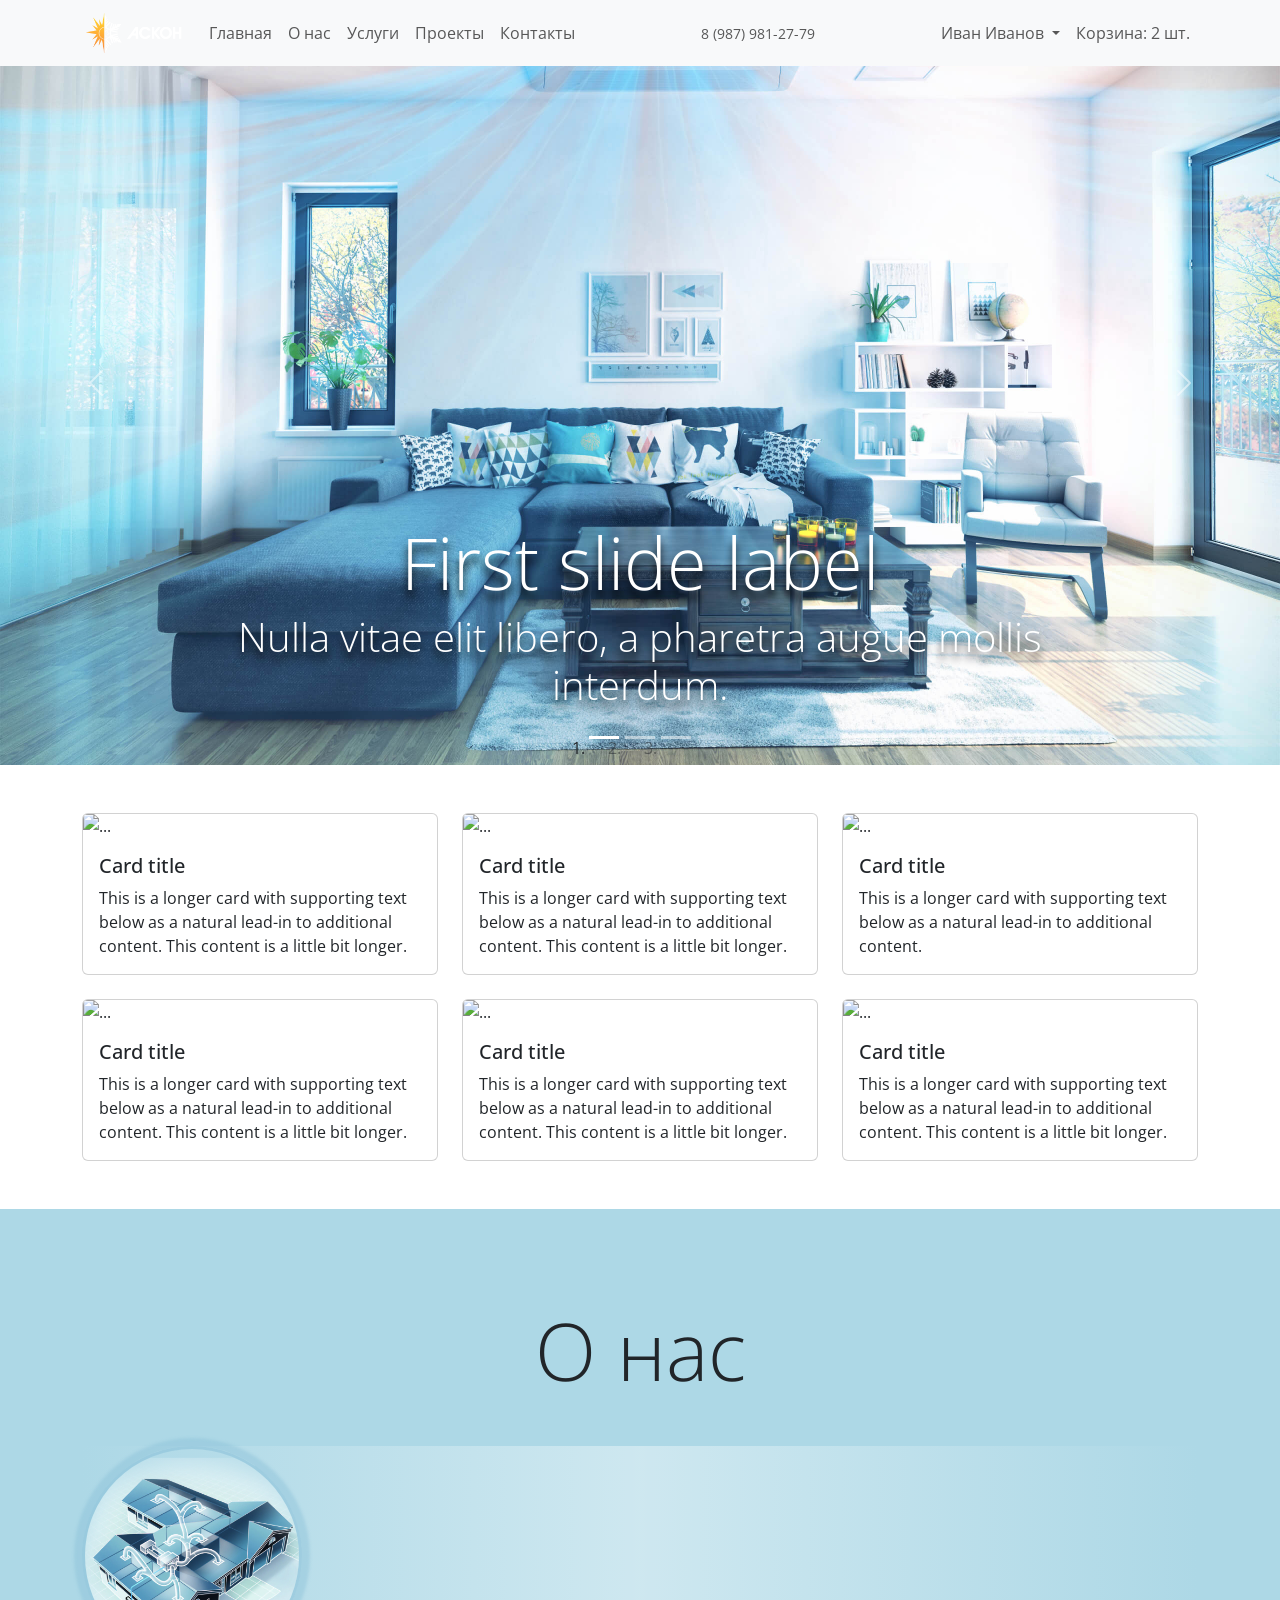
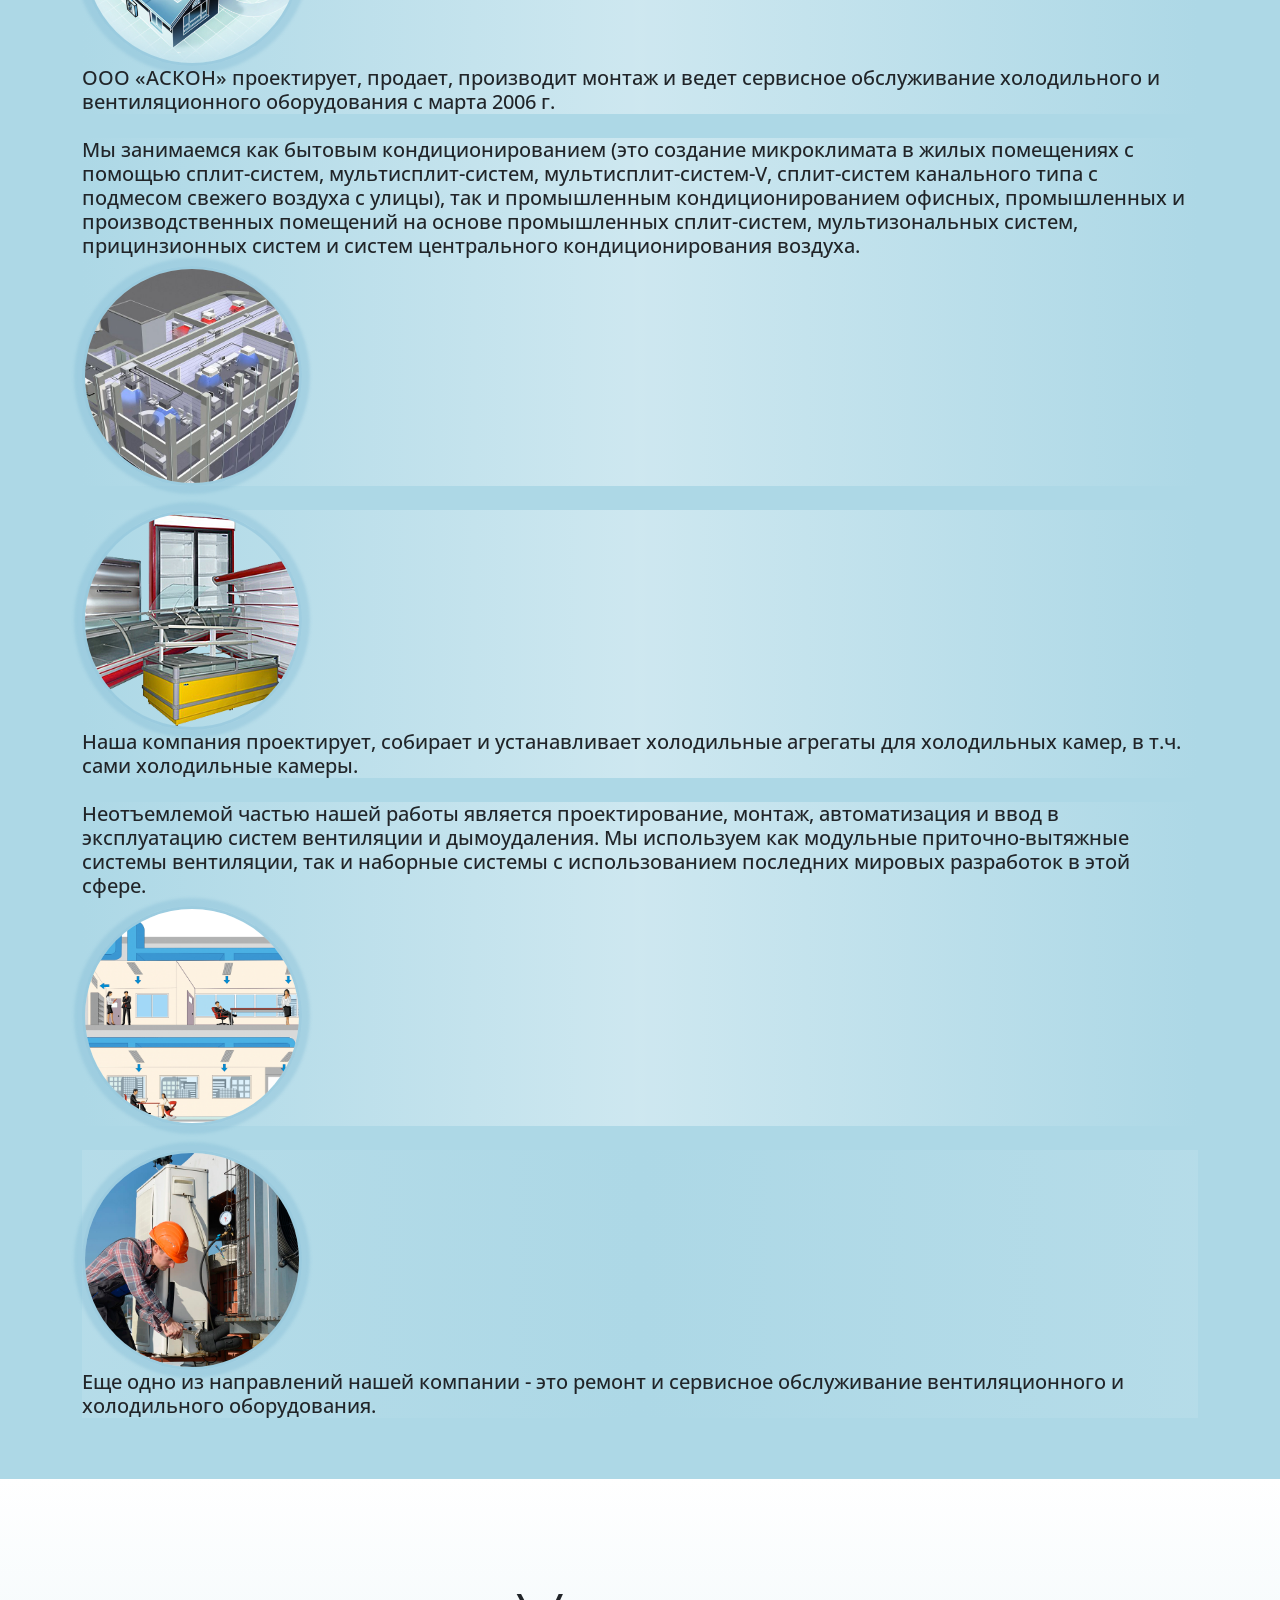
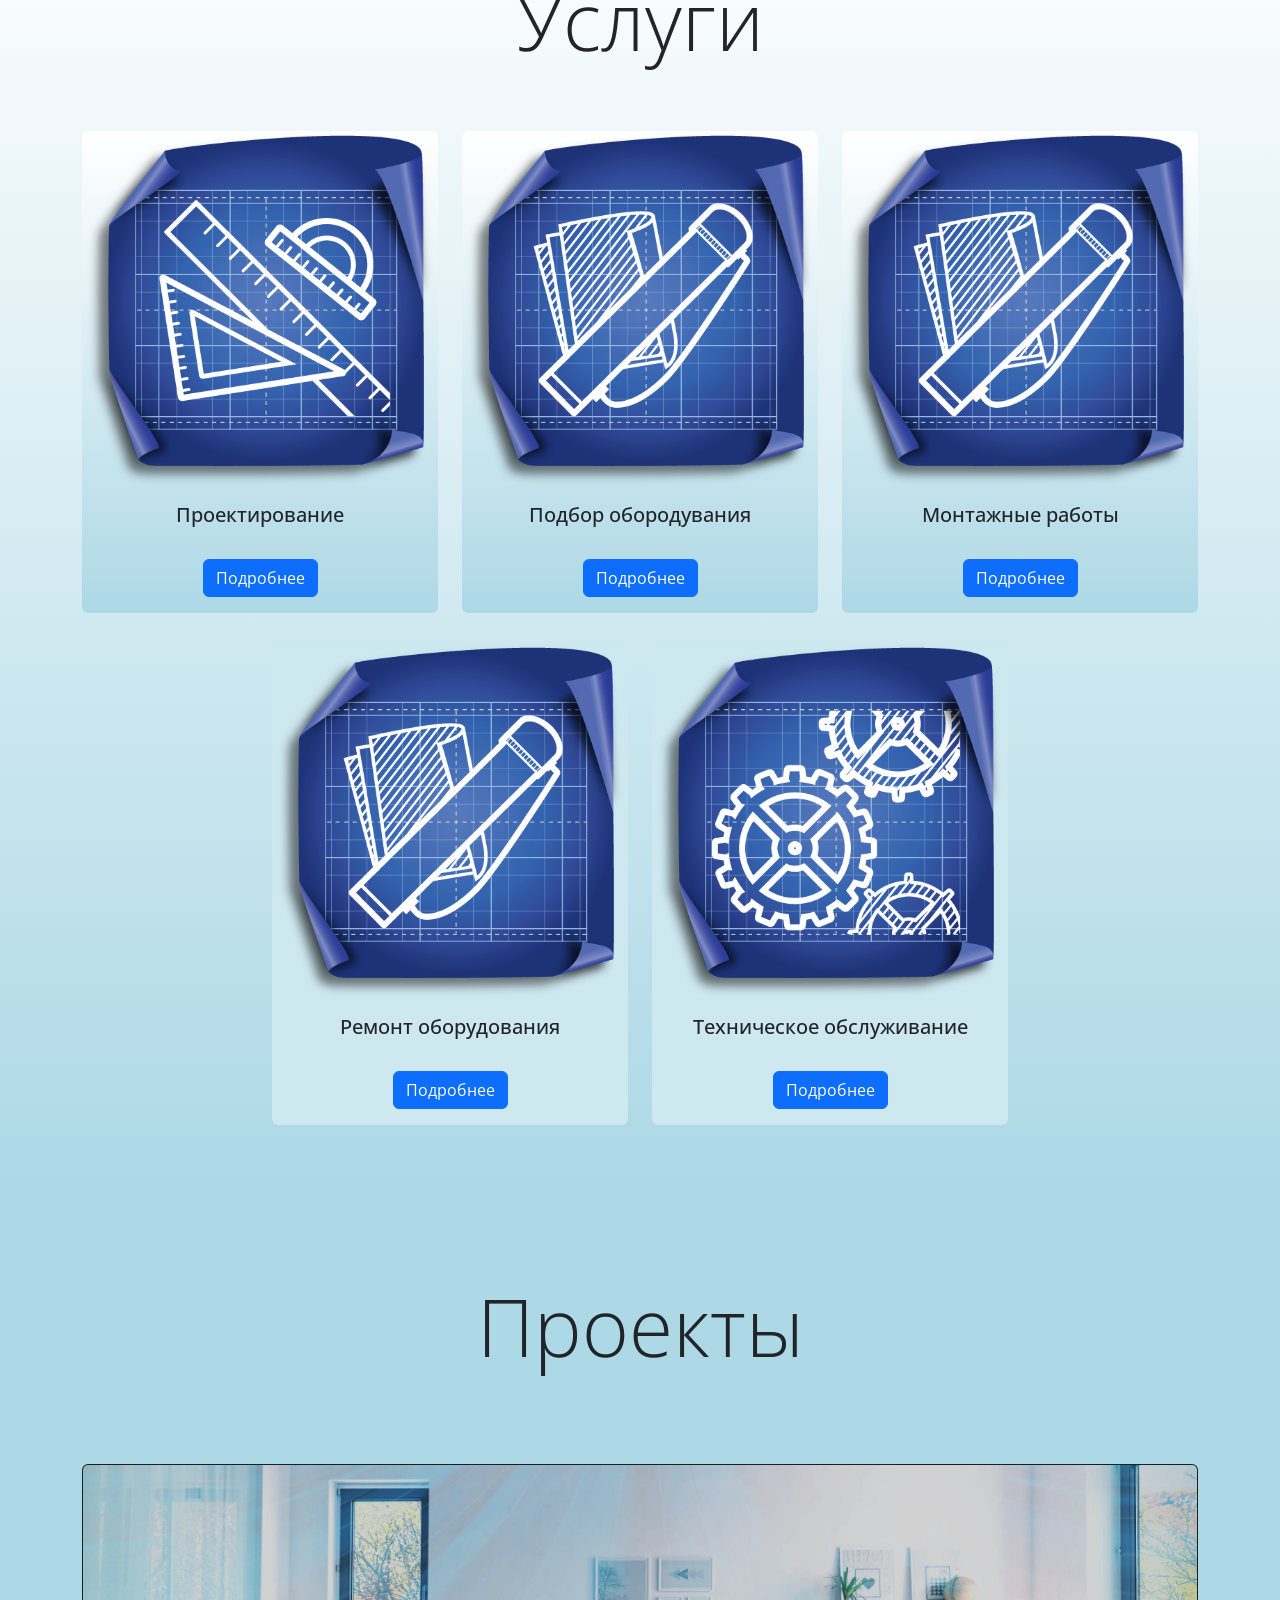
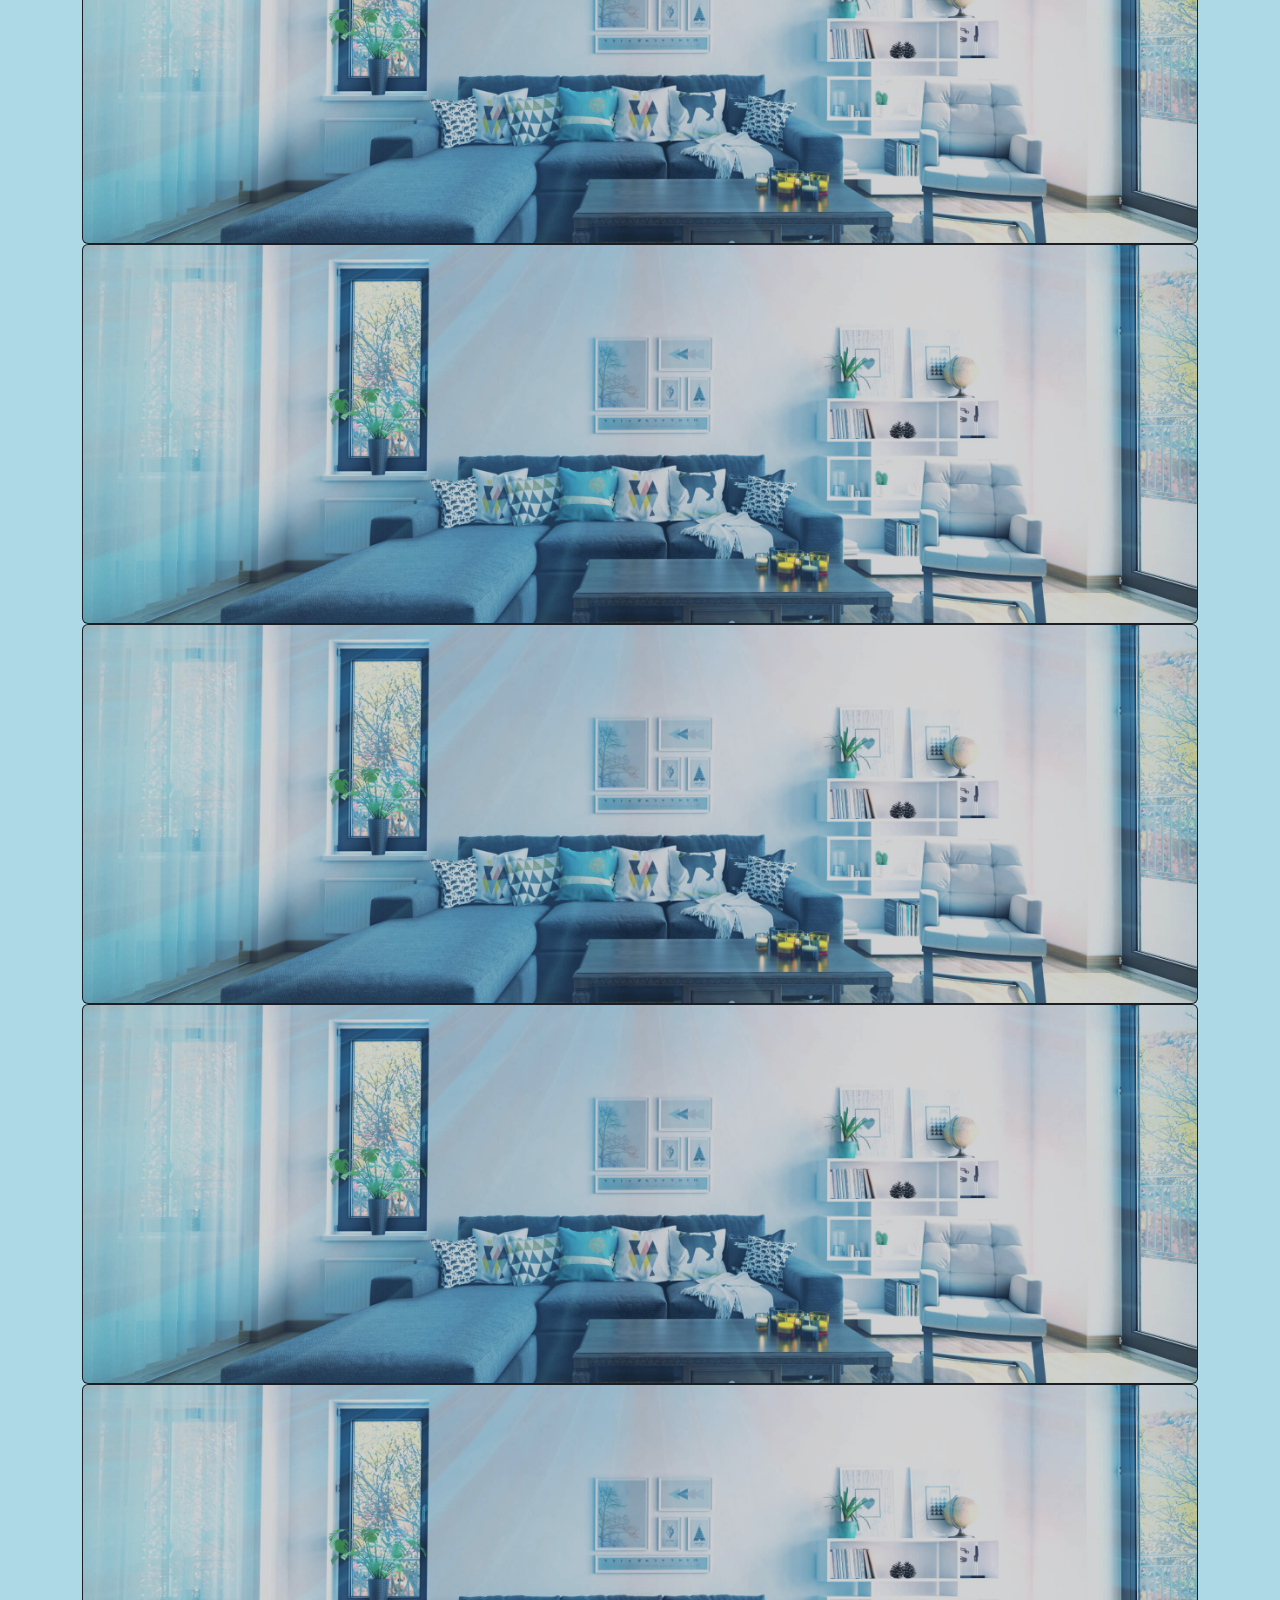
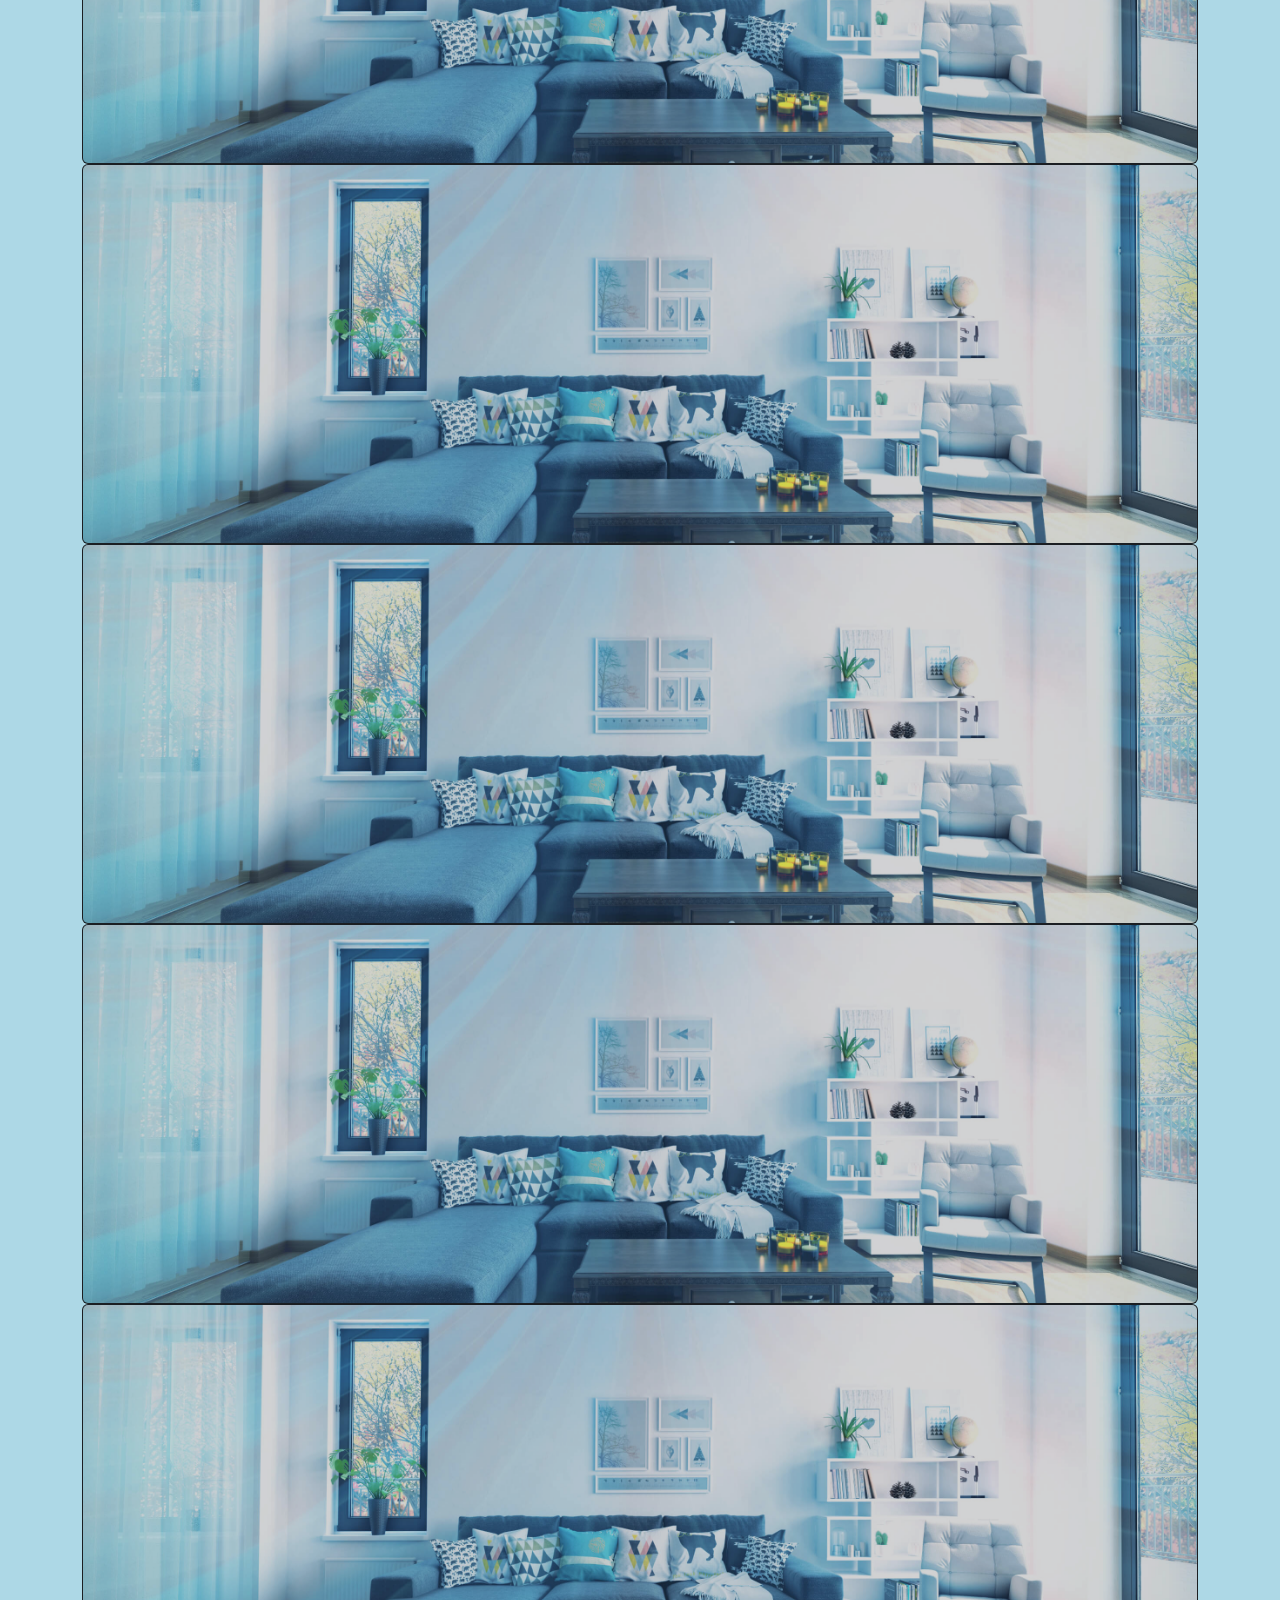
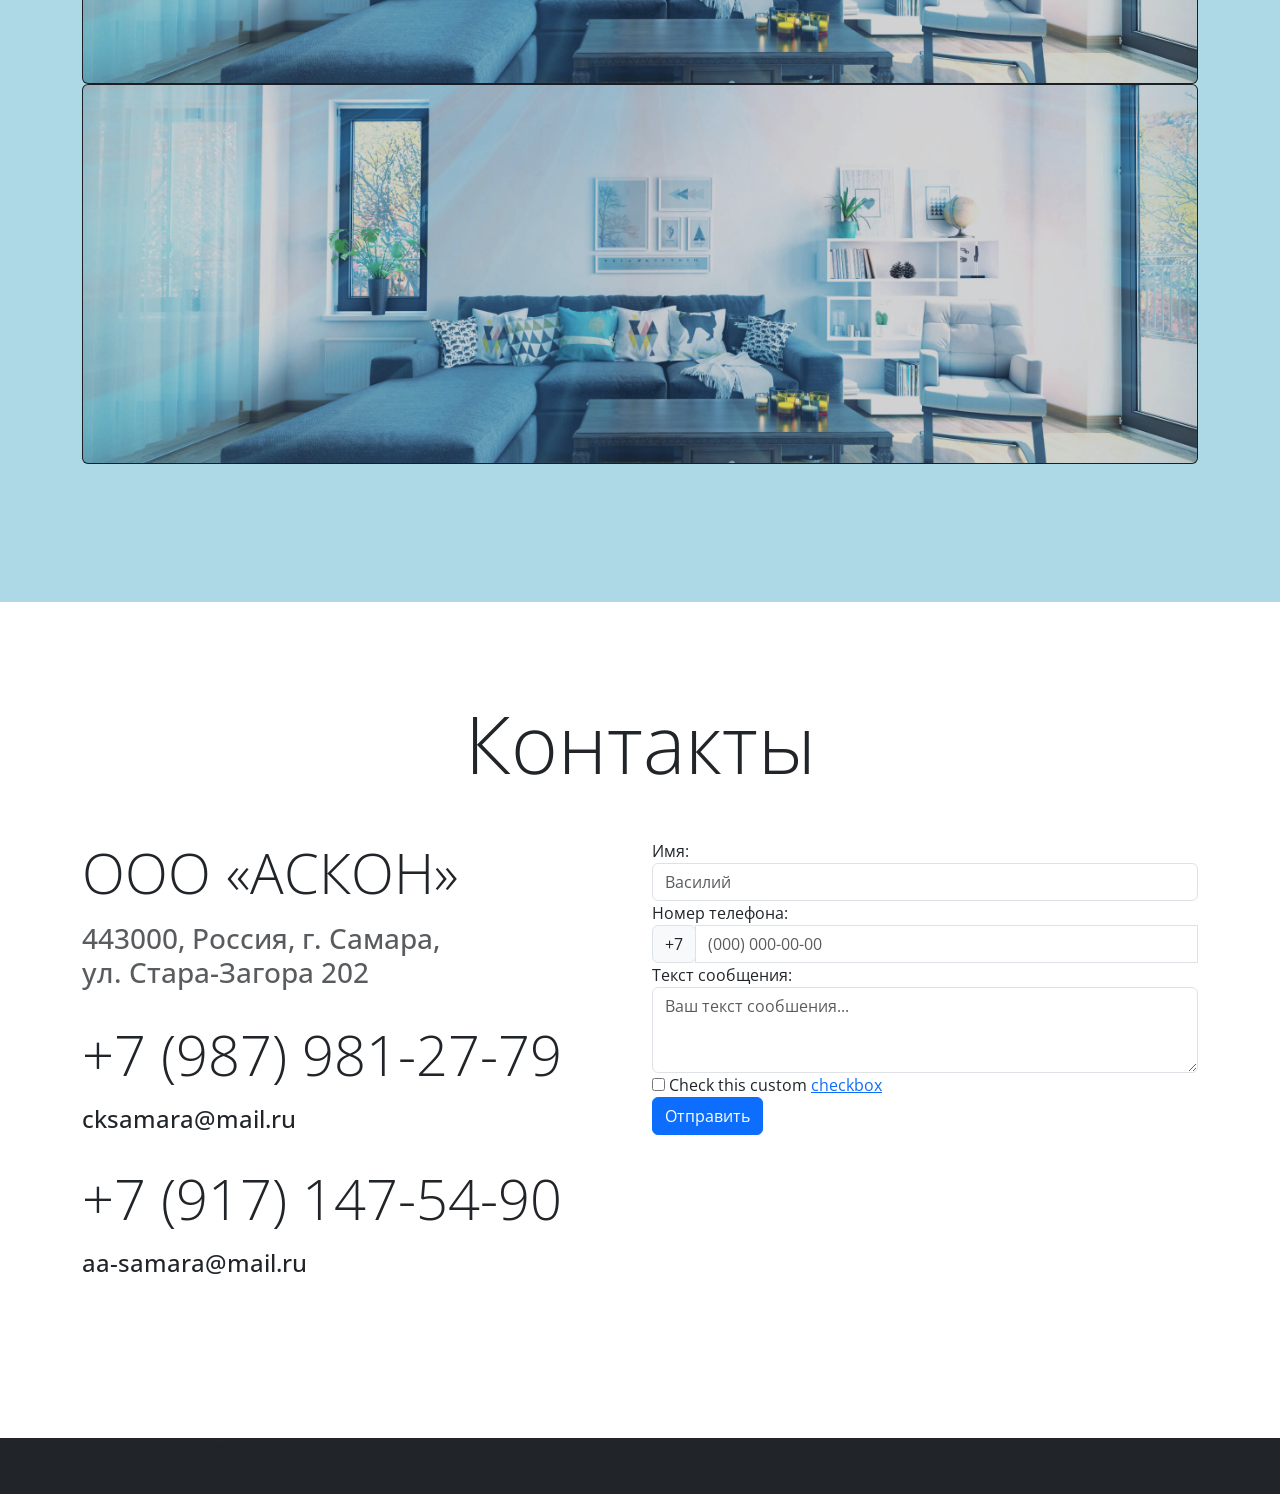
==== commit a360f96b: "1.0.44" ====
--- a/docs/index.html
+++ b/docs/index.html
@@ -1,6 +1,7 @@
 <!DOCTYPE html>
 
 <html lang="ru">
+
 <head>
 
     <meta charset="utf-8">
@@ -12,159 +13,257 @@
 
     <title>ООО «АСКОН»</title>
 
+    <link rel="stylesheet" href="https://cdn.jsdelivr.net/npm/bootstrap@5.0.0-beta1/dist/css/bootstrap.min.css">
+    <link rel="stylesheet" href="https://cdn.jsdelivr.net/npm/swiper@6.4.5/swiper-bundle.min.css">
     <link rel="stylesheet" href="local/templates/main/css/main.min.css">
 
 </head>
-<body id="page-top">
-
-    <nav class="navbar navbar-expand-md bg-dark navbar-dark fixed-top" id="mainNav" role="navigation">
-		<div class="container">
-		
-			<a class="navbar-brand" href="/ascondicioner.ru/">
-				<img class="logo" src="local/templates/main/img/logo.png" alt="АСКОН">
-			</a>
-
-			<button class="navbar-toggler" type="button" data-toggle="collapse" data-target="#navbarNavAltMarkup" aria-controls="navbarNavAltMarkup" aria-expanded="false" aria-label="Toggle navigation">
-				<span class="navbar-toggler-icon"></span>
-			</button>
-
-			<div class="collapse navbar-collapse" id="navbarNavAltMarkup">
-				<div class="navbar-nav">
-					<a class="nav-item nav-link js-scroll-trigger" href="#page-top">Главная</a>
-					<a class="nav-item nav-link js-scroll-trigger" href="#about">О нас</a>
-					<a class="nav-item nav-link js-scroll-trigger" href="#services">Услуги</a>
-					<a class="nav-item nav-link js-scroll-trigger" href="#projects">Проекты</a>
-					<a class="nav-item nav-link js-scroll-trigger" href="#contact">Контакты</a>
-				</div>
-
-				<!-- <form class="form-inline ml-auto">
-					<input class="form-control mr-sm-2" type="search" placeholder="Search" aria-label="Search">
-					<button class="btn btn-outline-light my-2 my-sm-0" type="submit">Search</button>
-				</form> -->
-
-				<div class="navbar-nav ml-auto">
-					<a class="nav-item nav-link active" href="#">8 (987) 981-27-79</a>
-					<a class="nav-item nav-link active" href="#">8 (917) 147-54-90</a>
-					<!-- <a class="nav-item nav-link" href="#">Vk</a>
-					<a class="nav-item nav-link" href="#">Ig</a> -->
-				</div>
-				
-			</div>
-		
-		</div>
+
+<body id="main">
+
+    <!-- naigaton -->
+    <nav class="navbar bg-light navbar-light navbar-expand-lg fixed-top" id="mainNav" role="navigation">
+        <div class="container">
+
+            <a class="navbar-brand" href="/ascondicioner.ru">
+                <img class="logo" src="local/templates/main/img/logo.png" alt="АСКОН">
+            </a>
+
+            <button class="navbar-toggler" type="button" data-toggle="collapse" data-target="#navbarNavAltMarkup"
+                aria-controls="navbarNavAltMarkup" aria-expanded="false" aria-label="Toggle navigation">
+                <span class="navbar-toggler-icon"></span>
+            </button>
+
+            <div class="collapse navbar-collapse" id="navbarNavAltMarkup">
+
+                <div class="navbar-nav me-lg-auto">
+                    <a class="nav-link js-scroll-trigger" href="#main">Главная</a>
+                    <a class="nav-link js-scroll-trigger" href="#about">О нас</a>
+                    <a class="nav-link js-scroll-trigger" href="#services">Услуги</a>
+                    <a class="nav-link js-scroll-trigger" href="#projects">Проекты</a>
+                    <a class="nav-link js-scroll-trigger" href="#contact">Контакты</a>
+                </div>
+
+                <div class="navbar-nav mx-lg-auto">
+                    <a class="nav-link" href="#">
+                        <small>8 (987) 981-27-79</small>
+                    </a>
+                    <!-- <a class="nav-link" href="#">
+                        <small>8 (917) 147-54-90</small>
+                    </a> -->
+                </div>
+
+                <div class="navbar-nav ms-lg-auto">
+                    <div class="dropdown">
+                        <a class="nav-link dropdown-toggle" href="#" role="button" id="dropdownMenuLink" data-bs-toggle="dropdown" aria-expanded="false">
+                            <span>Иван Иванов</span>
+                        </a>
+                        <ul class="dropdown-menu dropdown-menu-lg-end border-0 shadow" aria-labelledby="dropdownMenuLink">
+                            <li><a class="dropdown-item" href="#">Personal</a></li>
+                            <li><a class="dropdown-item" href="#">Another action</a></li>
+                            <li><hr class="dropdown-divider"></li>
+                            <li><a class="dropdown-item" href="#">Exit</a></li>
+                        </ul>
+                    </div>
+
+                    <a class="nav-item nav-link" href="#">Корзина: 2 шт.</a>
+                </div>
+
+            </div>
+
+        </div>
     </nav>
-    
+    <!-- /navigation -->
+
     <main class="main" role="main">
 
-        <header id="carouselExampleControls" class="carousel slide" data-ride="carousel">
-            
+        <section id="carouselExampleIndicators" class="carousel slide" data-bs-ride="carousel">
+
             <div class="carousel-inner">
                 <div class="carousel-item active">
-                    <!-- <svg class="bd-placeholder-img bd-placeholder-img-lg d-block w-100" width="800" height="80vh" xmlns="http://www.w3.org/2000/svg" preserveAspectRatio="xMidYMid slice" focusable="false" role="img" aria-label="Placeholder: First slide">
-                        <title>Placeholder</title>
-                        <rect fill="#777" width="100%" height="100%"></rect>
-                        <text class="display-1" fill="#555" dy=".3em" x="50%" y="50%">First slide</text>
-                    </svg> -->
-                    <img src="images/promo/slide-1.jpg" class="d-block w-100" style="height:90vh;" alt="...">
+                    <img src="images/promo/slide-1.jpg" class="d-block w-100" alt="...">
                     <div class="carousel-caption d-none d-md-block">
-                        <h5 class="display-1">First slide</h5>
-                        <p class="display-4">Third slide label Praesent commodo cursus magna, vel scelerisque nisl consectetur.</p>
-                    </div>
-                </div>
-                
+                        <div class="container">
+                            <h3 class="display-2">First slide label</h3>
+                            <p class="display-6">Nulla vitae elit libero, a pharetra augue mollis interdum.</p>
+                        </div>
+                    </div>
+                </div>
                 <div class="carousel-item">
-                    <img src="images/promo/slide-1.jpg" class="d-block w-100" style="height:90vh;" alt="...">
+                    <img src="images/promo/slide-1.jpg" class="d-block w-100" alt="...">
                     <div class="carousel-caption d-none d-md-block">
-                        <h5 class="display-1">Second slide</h5>
-                        <p class="display-4">Third slide label Praesent commodo cursus magna, vel scelerisque nisl consectetur.</p>
-                    </div>
-                </div>
-                
+                        <div class="container">
+                            <h3 class="display-2">Second slide label</h3>
+                            <p class="display-6">Lorem ipsum dolor sit amet, consectetur adipiscing elit.</p>
+                        </div>
+                    </div>
+                </div>
                 <div class="carousel-item">
-                    <img src="images/promo/slide-1.jpg" class="d-block w-100" style="height:90vh;" alt="...">
+                    <img src="images/promo/slide-1.jpg" class="d-block w-100" alt="...">
                     <div class="carousel-caption d-none d-md-block">
-                        <h5 class="display-1">Third slide</h5>
-                        <p class="display-4">Third slide label Praesent commodo cursus magna, vel scelerisque nisl consectetur.</p>
-                    </div>
-                </div>
-            </div>
-            
-            <a class="carousel-control-prev" href="#carouselExampleControls" role="button" data-slide="prev">
+                        <div class="container">
+                            <h3 class="display-2">Third slide label</h3>
+                            <p class="display-6">Praesent commodo cursus magna, vel scelerisque nisl consectetur.</p>
+                        </div>
+                    </div>
+                </div>
+            </div>
+
+            <a class="carousel-control-prev" href="#carouselExampleIndicators" role="button" data-bs-slide="prev">
                 <span class="carousel-control-prev-icon" aria-hidden="true"></span>
-                <span class="sr-only">Previous</span>
+                <span class="visually-hidden">Previous</span>
             </a>
-            <a class="carousel-control-next" href="#carouselExampleControls" role="button" data-slide="next">
+            <a class="carousel-control-next" href="#carouselExampleIndicators" role="button" data-bs-slide="next">
                 <span class="carousel-control-next-icon" aria-hidden="true"></span>
-                <span class="sr-only">Next</span>
+                <span class="visually-hidden">Next</span>
             </a>
-            
+
             <ol class="carousel-indicators">
-                <li data-target="#carouselExampleControls" data-slide-to="0" class="active"></li>
-                <li data-target="#carouselExampleControls" data-slide-to="1"></li>
-                <li data-target="#carouselExampleControls" data-slide-to="2"></li>
+                <li data-bs-target="#carouselExampleIndicators" data-bs-slide-to="0" class="active"></li>
+                <li data-bs-target="#carouselExampleIndicators" data-bs-slide-to="1"></li>
+                <li data-bs-target="#carouselExampleIndicators" data-bs-slide-to="2"></li>
             </ol>
-            
-        </header>
-    
+
+        </section>
+
+        <section class="my-5">
+            <div class="container">
+                <div class="row row-cols-1 row-cols-lg-3 g-4">
+
+                    <div class="col">
+                        <div class="card">
+                            <img src="..." class="card-img-top" alt="...">
+                            <div class="card-body">
+                                <h5 class="card-title">Card title</h5>
+                                <p class="card-text">This is a longer card with supporting text below as a natural lead-in to additional content. This content is a little bit longer.</p>
+                            </div>
+                        </div>
+                    </div>
+
+                    <div class="col">
+                      <div class="card">
+                        <img src="..." class="card-img-top" alt="...">
+                        <div class="card-body">
+                          <h5 class="card-title">Card title</h5>
+                          <p class="card-text">This is a longer card with supporting text below as a natural lead-in to additional content. This content is a little bit longer.</p>
+                        </div>
+                      </div>
+                    </div>
+
+                    <div class="col">
+                      <div class="card">
+                        <img src="..." class="card-img-top" alt="...">
+                        <div class="card-body">
+                          <h5 class="card-title">Card title</h5>
+                          <p class="card-text">This is a longer card with supporting text below as a natural lead-in to additional content.</p>
+                        </div>
+                      </div>
+                    </div>
+
+                    <div class="col">
+                      <div class="card">
+                        <img src="..." class="card-img-top" alt="...">
+                        <div class="card-body">
+                          <h5 class="card-title">Card title</h5>
+                          <p class="card-text">This is a longer card with supporting text below as a natural lead-in to additional content. This content is a little bit longer.</p>
+                        </div>
+                      </div>
+                    </div>
+
+                    <div class="col">
+                        <div class="card">
+                          <img src="..." class="card-img-top" alt="...">
+                          <div class="card-body">
+                            <h5 class="card-title">Card title</h5>
+                            <p class="card-text">This is a longer card with supporting text below as a natural lead-in to additional content. This content is a little bit longer.</p>
+                          </div>
+                        </div>
+                      </div>
+
+                    <div class="col">
+                        <div class="card">
+                            <img src="..." class="card-img-top" alt="...">
+                            <div class="card-body">
+                                <h5 class="card-title">Card title</h5>
+                                <p class="card-text">This is a longer card with supporting text below as a natural lead-in to additional content. This content is a little bit longer.</p>
+                            </div>
+                        </div>
+                    </div>
+
+                </div>
+            </div>
+        </section>
+
         <section class="section" id="about">
             <div class="container">
-                
+
                 <h3 class="display-1 text-center mt-5 mb-5">О нас</h3>
-                
+
                 <ul class="list-unstyled">
-                    
+
                     <li class="media">
                         <img src="images/services/1.png" class="align-self-center mr-5" alt="...">
                         <div class="media-body align-self-center">
                             <!-- <h5 class="display-4 mt-0 mb-1">List-based media object</h5> -->
-                            <p class="h5 text-justify">ООО «АСКОН» проектирует, продает, производит монтаж и ведет сервисное обслуживание холодильного и вентиляционного оборудования с марта 2006 г.</p>
+                            <p class="h5 text-justify">ООО «АСКОН» проектирует, продает, производит монтаж и ведет
+                                сервисное обслуживание холодильного и вентиляционного оборудования с марта 2006 г.</p>
                         </div>
                     </li>
-                    
+
                     <li class="media my-4">
                         <div class="media-body align-self-center">
                             <!-- <h5 class="display-4 mt-0 mb-1">Media object</h5> -->
-                            <p class="h5 text-justify">Мы занимаемся как бытовым кондиционированием (это создание микроклимата в жилых помещениях с помощью сплит-систем, мультисплит-систем, мультисплит-систем-V, сплит-систем канального типа с подмесом свежего воздуха с улицы), так и промышленным кондиционированием офисных, промышленных и производственных помещений на основе промышленных сплит-систем, мультизональных систем, прицинзионных систем и систем центрального кондиционирования воздуха.</p>
+                            <p class="h5 text-justify">Мы занимаемся как бытовым кондиционированием (это создание
+                                микроклимата в жилых помещениях с помощью сплит-систем, мультисплит-систем,
+                                мультисплит-систем-V, сплит-систем канального типа с подмесом свежего воздуха с улицы),
+                                так и промышленным кондиционированием офисных, промышленных и производственных помещений
+                                на основе промышленных сплит-систем, мультизональных систем, прицинзионных систем и
+                                систем центрального кондиционирования воздуха.</p>
                         </div>
                         <img src="images/services/2.jpg" class="align-self-center ml-5" alt="...">
                     </li>
-                    
+
                     <li class="media">
                         <img src="images/services/3.png" class="align-self-center mr-5" alt="...">
                         <div class="media-body align-self-center">
                             <!-- <h5 class="display-4 mt-0 mb-1">List-based media object</h5> -->
-                            <p class="h5 text-justify">Наша компания проектирует, собирает и устанавливает холодильные агрегаты для холодильных камер, в т.ч. сами холодильные камеры.</p>
+                            <p class="h5 text-justify">Наша компания проектирует, собирает и устанавливает холодильные
+                                агрегаты для холодильных камер, в т.ч. сами холодильные камеры.</p>
                         </div>
                     </li>
-                    
+
                     <li class="media my-4">
                         <div class="media-body align-self-center">
                             <!-- <h5 class="display-4 mt-0 mb-1">Media object</h5> -->
-                            <p class="h5 text-justify">Неотъемлемой частью нашей работы является проектирование, монтаж, автоматизация и ввод в эксплуатацию систем вентиляции и дымоудаления. Мы используем как модульные приточно-вытяжные системы вентиляции, так и наборные системы с использованием последних мировых разработок в этой сфере.</p>
+                            <p class="h5 text-justify">Неотъемлемой частью нашей работы является проектирование, монтаж,
+                                автоматизация и ввод в эксплуатацию систем вентиляции и дымоудаления. Мы используем как
+                                модульные приточно-вытяжные системы вентиляции, так и наборные системы с использованием
+                                последних мировых разработок в этой сфере.</p>
                         </div>
                         <img src="images/services/4.png" class="align-self-center ml-5" alt="...">
                     </li>
-                    
+
                     <li class="media">
                         <img src="images/services/5.jpg" class="align-self-center mr-5" alt="...">
                         <div class="media-body align-self-center">
                             <!-- <h5 class="display-4 mt-0 mb-1">List-based media object</h5> -->
-                            <p class="h5 text-justify">Еще одно из направлений нашей компании - это ремонт и сервисное обслуживание вентиляционного и холодильного оборудования.</p>
+                            <p class="h5 text-justify">Еще одно из направлений нашей компании - это ремонт и сервисное
+                                обслуживание вентиляционного и холодильного оборудования.</p>
                         </div>
                     </li>
-                    
+
                 </ul>
-                
+
             </div>
         </section>
-    
+
         <section class="section" id="services">
             <div class="container">
-                
+
                 <h3 class="display-1 mt-5 mb-5 text-center">Услуги</h3>
-                
+
                 <div class="row">
-                    
+
                     <div class="col-md-4">
                         <div class="card text-center">
                             <a data-toggle="modal" href="#exampleModalLong">
@@ -178,7 +277,7 @@
                             </div>
                         </div>
                     </div>
-                    
+
                     <div class="col-md-4">
                         <div class="card text-center">
                             <a data-toggle="modal" href="#exampleModalLong">
@@ -192,7 +291,7 @@
                             </div>
                         </div>
                     </div>
-                    
+
                     <div class="col-md-4">
                         <div class="card text-center">
                             <a data-toggle="modal" href="#exampleModalLong">
@@ -206,7 +305,7 @@
                             </div>
                         </div>
                     </div>
-                    
+
                     <div class="col-md-4 offset-md-2">
                         <div class="card last-card text-center">
                             <a data-toggle="modal" href="#exampleModalLong">
@@ -220,7 +319,7 @@
                             </div>
                         </div>
                     </div>
-                    
+
                     <div class="col-md-4">
                         <div class="card last-card text-center">
                             <a data-toggle="modal" href="#exampleModalLong">
@@ -235,27 +334,29 @@
                         </div>
                     </div>
                 </div>
-                
+
             </div>
         </section>
-    
+
         <section class="section" id="projects">
             <div class="container">
-                
+
                 <h3 class="display-1 text-center mt-5 mb-5">Проекты</h3>
-                
+
                 <div class="swiper-container">
                     <div class="swiper-wrapper">
-                        
-                        <a class="swiper-slide card bg-dark text-white" data-toggle="modal" href="#exampleModalLong">
-                            <img src="images/promo/slide-1.jpg" class="card-img" alt="...">
-                            <div class="card-img-overlay">
-                                <h5 class="card-title">Card title</h5>
-                                <p class="card-text">This is a wider card with supporting text below as a natural lead-in to additional content. This content is a little bit longer.</p>
-                                <buttom class="btn btn-primary" data-toggle="modal" data-target="#exampleModalLong">Go somewhere</buttom>
-                            </div>
-                        </a>
-                        
+
+                        <a class="swiper-slide card bg-dark text-white" data-toggle="modal" href="#exampleModalLong">
+                            <img src="images/promo/slide-1.jpg" class="card-img" alt="...">
+                            <div class="card-img-overlay">
+                                <h5 class="card-title">Card title</h5>
+                                <p class="card-text">This is a wider card with supporting text below as a natural
+                                    lead-in to additional content. This content is a little bit longer.</p>
+                                <buttom class="btn btn-primary" data-toggle="modal" data-target="#exampleModalLong">Go
+                                    somewhere</buttom>
+                            </div>
+                        </a>
+
                         <!-- <div class="swiper-slide card">
                             <a data-toggle="modal" href="#exampleModalLong">
                                 <img src="images/promo/slide-1.jpg" class="card-img-top" alt="...">
@@ -266,111 +367,129 @@
                                 <a class="btn btn-primary" data-toggle="modal" href="#exampleModalLong">Go somewhere</a>
                             </div>
                         </div> -->
-                        
-                        <a class="swiper-slide card bg-dark text-white" data-toggle="modal" href="#exampleModalLong">
-                            <img src="images/promo/slide-1.jpg" class="card-img" alt="...">
-                            <div class="card-img-overlay">
-                                <h5 class="card-title">Card title</h5>
-                                <p class="card-text">This is a wider card with supporting text below as a natural lead-in to additional content. This content is a little bit longer.</p>
-                                <buttom class="btn btn-primary" data-toggle="modal" data-target="#exampleModalLong">Go somewhere</buttom>
-                            </div>
-                        </a>
-                        
-                        <a class="swiper-slide card bg-dark text-white" data-toggle="modal" href="#exampleModalLong">
-                            <img src="images/promo/slide-1.jpg" class="card-img" alt="...">
-                            <div class="card-img-overlay">
-                                <h5 class="card-title">Card title</h5>
-                                <p class="card-text">This is a wider card with supporting text below as a natural lead-in to additional content. This content is a little bit longer.</p>
-                                <buttom class="btn btn-primary" data-toggle="modal" data-target="#exampleModalLong">Go somewhere</buttom>
-                            </div>
-                        </a>
-                        
-                        <a class="swiper-slide card bg-dark text-white" data-toggle="modal" href="#exampleModalLong">
-                            <img src="images/promo/slide-1.jpg" class="card-img" alt="...">
-                            <div class="card-img-overlay">
-                                <h5 class="card-title">Card title</h5>
-                                <p class="card-text">This is a wider card with supporting text below as a natural lead-in to additional content. This content is a little bit longer.</p>
-                                <buttom class="btn btn-primary" data-toggle="modal" data-target="#exampleModalLong">Go somewhere</buttom>
-                            </div>
-                        </a>
-                        
-                        <a class="swiper-slide card bg-dark text-white" data-toggle="modal" href="#exampleModalLong">
-                            <img src="images/promo/slide-1.jpg" class="card-img" alt="...">
-                            <div class="card-img-overlay">
-                                <h5 class="card-title">Card title</h5>
-                                <p class="card-text">This is a wider card with supporting text below as a natural lead-in to additional content. This content is a little bit longer.</p>
-                                <buttom class="btn btn-primary" data-toggle="modal" data-target="#exampleModalLong">Go somewhere</buttom>
-                            </div>
-                        </a>
-                        
-                        <a class="swiper-slide card bg-dark text-white" data-toggle="modal" href="#exampleModalLong">
-                            <img src="images/promo/slide-1.jpg" class="card-img" alt="...">
-                            <div class="card-img-overlay">
-                                <h5 class="card-title">Card title</h5>
-                                <p class="card-text">This is a wider card with supporting text below as a natural lead-in to additional content. This content is a little bit longer.</p>
-                                <buttom class="btn btn-primary" data-toggle="modal" data-target="#exampleModalLong">Go somewhere</buttom>
-                            </div>
-                        </a>
-                        
-                        <a class="swiper-slide card bg-dark text-white" data-toggle="modal" href="#exampleModalLong">
-                            <img src="images/promo/slide-1.jpg" class="card-img" alt="...">
-                            <div class="card-img-overlay">
-                                <h5 class="card-title">Card title</h5>
-                                <p class="card-text">This is a wider card with supporting text below as a natural lead-in to additional content. This content is a little bit longer.</p>
-                                <buttom class="btn btn-primary" data-toggle="modal" data-target="#exampleModalLong">Go somewhere</buttom>
-                            </div>
-                        </a>
-                        
-                        <a class="swiper-slide card bg-dark text-white" data-toggle="modal" href="#exampleModalLong">
-                            <img src="images/promo/slide-1.jpg" class="card-img" alt="...">
-                            <div class="card-img-overlay">
-                                <h5 class="card-title">Card title</h5>
-                                <p class="card-text">This is a wider card with supporting text below as a natural lead-in to additional content. This content is a little bit longer.</p>
-                                <buttom class="btn btn-primary" data-toggle="modal" data-target="#exampleModalLong">Go somewhere</buttom>
-                            </div>
-                        </a>
-                        
-                        <a class="swiper-slide card bg-dark text-white" data-toggle="modal" href="#exampleModalLong">
-                            <img src="images/promo/slide-1.jpg" class="card-img" alt="...">
-                            <div class="card-img-overlay">
-                                <h5 class="card-title">Card title</h5>
-                                <p class="card-text">This is a wider card with supporting text below as a natural lead-in to additional content. This content is a little bit longer.</p>
-                                <buttom class="btn btn-primary" data-toggle="modal" data-target="#exampleModalLong">Go somewhere</buttom>
-                            </div>
-                        </a>
-                        
-                        <a class="swiper-slide card bg-dark text-white" data-toggle="modal" href="#exampleModalLong">
-                            <img src="images/promo/slide-1.jpg" class="card-img" alt="...">
-                            <div class="card-img-overlay">
-                                <h5 class="card-title">Card title</h5>
-                                <p class="card-text">This is a wider card with supporting text below as a natural lead-in to additional content. This content is a little bit longer.</p>
-                                <buttom class="btn btn-primary" data-toggle="modal" data-target="#exampleModalLong">Go somewhere</buttom>
-                            </div>
-                        </a>
-                        
+
+                        <a class="swiper-slide card bg-dark text-white" data-toggle="modal" href="#exampleModalLong">
+                            <img src="images/promo/slide-1.jpg" class="card-img" alt="...">
+                            <div class="card-img-overlay">
+                                <h5 class="card-title">Card title</h5>
+                                <p class="card-text">This is a wider card with supporting text below as a natural
+                                    lead-in to additional content. This content is a little bit longer.</p>
+                                <buttom class="btn btn-primary" data-toggle="modal" data-target="#exampleModalLong">Go
+                                    somewhere</buttom>
+                            </div>
+                        </a>
+
+                        <a class="swiper-slide card bg-dark text-white" data-toggle="modal" href="#exampleModalLong">
+                            <img src="images/promo/slide-1.jpg" class="card-img" alt="...">
+                            <div class="card-img-overlay">
+                                <h5 class="card-title">Card title</h5>
+                                <p class="card-text">This is a wider card with supporting text below as a natural
+                                    lead-in to additional content. This content is a little bit longer.</p>
+                                <buttom class="btn btn-primary" data-toggle="modal" data-target="#exampleModalLong">Go
+                                    somewhere</buttom>
+                            </div>
+                        </a>
+
+                        <a class="swiper-slide card bg-dark text-white" data-toggle="modal" href="#exampleModalLong">
+                            <img src="images/promo/slide-1.jpg" class="card-img" alt="...">
+                            <div class="card-img-overlay">
+                                <h5 class="card-title">Card title</h5>
+                                <p class="card-text">This is a wider card with supporting text below as a natural
+                                    lead-in to additional content. This content is a little bit longer.</p>
+                                <buttom class="btn btn-primary" data-toggle="modal" data-target="#exampleModalLong">Go
+                                    somewhere</buttom>
+                            </div>
+                        </a>
+
+                        <a class="swiper-slide card bg-dark text-white" data-toggle="modal" href="#exampleModalLong">
+                            <img src="images/promo/slide-1.jpg" class="card-img" alt="...">
+                            <div class="card-img-overlay">
+                                <h5 class="card-title">Card title</h5>
+                                <p class="card-text">This is a wider card with supporting text below as a natural
+                                    lead-in to additional content. This content is a little bit longer.</p>
+                                <buttom class="btn btn-primary" data-toggle="modal" data-target="#exampleModalLong">Go
+                                    somewhere</buttom>
+                            </div>
+                        </a>
+
+                        <a class="swiper-slide card bg-dark text-white" data-toggle="modal" href="#exampleModalLong">
+                            <img src="images/promo/slide-1.jpg" class="card-img" alt="...">
+                            <div class="card-img-overlay">
+                                <h5 class="card-title">Card title</h5>
+                                <p class="card-text">This is a wider card with supporting text below as a natural
+                                    lead-in to additional content. This content is a little bit longer.</p>
+                                <buttom class="btn btn-primary" data-toggle="modal" data-target="#exampleModalLong">Go
+                                    somewhere</buttom>
+                            </div>
+                        </a>
+
+                        <a class="swiper-slide card bg-dark text-white" data-toggle="modal" href="#exampleModalLong">
+                            <img src="images/promo/slide-1.jpg" class="card-img" alt="...">
+                            <div class="card-img-overlay">
+                                <h5 class="card-title">Card title</h5>
+                                <p class="card-text">This is a wider card with supporting text below as a natural
+                                    lead-in to additional content. This content is a little bit longer.</p>
+                                <buttom class="btn btn-primary" data-toggle="modal" data-target="#exampleModalLong">Go
+                                    somewhere</buttom>
+                            </div>
+                        </a>
+
+                        <a class="swiper-slide card bg-dark text-white" data-toggle="modal" href="#exampleModalLong">
+                            <img src="images/promo/slide-1.jpg" class="card-img" alt="...">
+                            <div class="card-img-overlay">
+                                <h5 class="card-title">Card title</h5>
+                                <p class="card-text">This is a wider card with supporting text below as a natural
+                                    lead-in to additional content. This content is a little bit longer.</p>
+                                <buttom class="btn btn-primary" data-toggle="modal" data-target="#exampleModalLong">Go
+                                    somewhere</buttom>
+                            </div>
+                        </a>
+
+                        <a class="swiper-slide card bg-dark text-white" data-toggle="modal" href="#exampleModalLong">
+                            <img src="images/promo/slide-1.jpg" class="card-img" alt="...">
+                            <div class="card-img-overlay">
+                                <h5 class="card-title">Card title</h5>
+                                <p class="card-text">This is a wider card with supporting text below as a natural
+                                    lead-in to additional content. This content is a little bit longer.</p>
+                                <buttom class="btn btn-primary" data-toggle="modal" data-target="#exampleModalLong">Go
+                                    somewhere</buttom>
+                            </div>
+                        </a>
+
+                        <a class="swiper-slide card bg-dark text-white" data-toggle="modal" href="#exampleModalLong">
+                            <img src="images/promo/slide-1.jpg" class="card-img" alt="...">
+                            <div class="card-img-overlay">
+                                <h5 class="card-title">Card title</h5>
+                                <p class="card-text">This is a wider card with supporting text below as a natural
+                                    lead-in to additional content. This content is a little bit longer.</p>
+                                <buttom class="btn btn-primary" data-toggle="modal" data-target="#exampleModalLong">Go
+                                    somewhere</buttom>
+                            </div>
+                        </a>
+
                     </div>
                     <!-- Add Pagination -->
                     <div class="swiper-button-prev swiper-button-black"></div>
                     <div class="swiper-button-next swiper-button-black"></div>
-                    
+
                     <div class="swiper-pagination swiper-pagination-black"></div>
                 </div>
-                
+
             </div>
         </section>
-    
+
         <section class="section" id="contact">
             <div class="container">
-                
+
                 <h3 class="display-1 text-center mt-5 mb-5">Контакты</h3>
-                
+
                 <div class="row">
-                    
+
                     <div class="col-md-6">
                         <!-- <h4>Контакты</h4> -->
                         <address class="text-left">
                             <p class="display-4">ООО &#xab;АСКОН&#xbb;</p>
-                            
+
                             <p class="h3 text-muted">
                                 443000, Россия, г. Самара,
                                 <br>
@@ -384,67 +503,72 @@
                             <p class="h4">aa-samara@mail.ru</p>
                         </address>
                     </div>
-                    
+
                     <div class="col-md-6">
                         <!-- <h4>Форма обратной связи</h4> -->
                         <form>
-                            
+
                             <div class="form-group">
                                 <label for="formGroupExampleInput">Имя:</label>
-                                <input type="text" class="form-control" id="formGroupExampleInput" placeholder="Василий" required>
-                            </div>
-                            
+                                <input type="text" class="form-control" id="formGroupExampleInput" placeholder="Василий"
+                                    required>
+                            </div>
+
                             <div class="form-group">
                                 <label for="formGroupExampleInput2">Номер телефона:</label>
                                 <div class="input-group">
                                     <div class="input-group-prepend">
                                         <span class="input-group-text" id="inputGroupPrepend">+7</span>
                                     </div>
-                                    <input type="tel" class="form-control" id="validationCustomUsername" placeholder="(000) 000-00-00" aria-describedby="inputGroupPrepend" required>
+                                    <input type="tel" class="form-control" id="validationCustomUsername"
+                                        placeholder="(000) 000-00-00" aria-describedby="inputGroupPrepend" required>
                                     <div class="invalid-feedback">
                                         Please choose a phone.
                                     </div>
                                 </div>
                             </div>
-                            
+
                             <div class="form-group">
                                 <label for="exampleFormControlTextarea1">Текст сообщения:</label>
-                                <textarea class="form-control" id="exampleFormControlTextarea1" rows="3" placeholder="Ваш текст сообшения..."></textarea>
-                            </div>
-                            
+                                <textarea class="form-control" id="exampleFormControlTextarea1" rows="3"
+                                    placeholder="Ваш текст сообшения..."></textarea>
+                            </div>
+
                             <div class="form-group custom-control custom-checkbox">
                                 <input type="checkbox" class="custom-control-input" id="customCheck1" required>
-                                <label class="custom-control-label" for="customCheck1">Check this custom <a href="#" target="_blank">checkbox</a></label>
+                                <label class="custom-control-label" for="customCheck1">Check this custom <a href="#"
+                                        target="_blank">checkbox</a></label>
                                 <div class="invalid-feedback">Example invalid feedback text</div>
                             </div>
-                            
+
                             <button type="submit" class="btn btn-primary">Отправить</button>
-                        
+
                         </form>
-                        
-                    </div>
-                </div>
-                
+
+                    </div>
+                </div>
+
             </div>
         </section>
 
-	</main>
-
-	<footer class="footer bg-dark" role="contentinfo">
-		<div class="container">
-			<div class="row">
-				<div class="col-md-6">
-					All right reserved &copy;
-				</div>
-				<div class="col-md-6">
-					
-				</div>
-			</div>
-		</div>
-	</footer>
+    </main>
+
+    <footer class="footer bg-dark" role="contentinfo">
+        <div class="container">
+            <div class="row">
+                <div class="col-md-6">
+                    All right reserved &copy;
+                </div>
+                <div class="col-md-6">
+
+                </div>
+            </div>
+        </div>
+    </footer>
 
     <!-- Modal -->
-    <div class="modal modal-full fade" id="exampleModalLong" tabindex="-1" role="dialog" aria-labelledby="exampleModalLongTitle" aria-hidden="true">
+    <div class="modal modal-full fade" id="exampleModalLong" tabindex="-1" role="dialog"
+        aria-labelledby="exampleModalLongTitle" aria-hidden="true">
         <div class="modal-dialog modal-dialog-centered" role="document">
             <div class="modal-content">
                 <div class="modal-header">
@@ -454,7 +578,7 @@
                     </button>
                 </div>
                 <div class="modal-body">
-                    
+
                 </div>
                 <!-- <div class="modal-footer">
                     <button type="button" class="btn btn-secondary" data-dismiss="modal">Close</button>
@@ -464,11 +588,12 @@
         </div>
     </div>
 
-	<script src="local/templates/main/js/jquery.min.js"></script>
-	<script src="https://cdnjs.cloudflare.com/ajax/libs/popper.js/1.14.6/umd/popper.min.js"></script>
-	<script src="https://stackpath.bootstrapcdn.com/bootstrap/4.2.1/js/bootstrap.min.js"></script>
-	<script src="local/templates/main/js/swiper.min.js"></script>
-	<script src="local/templates/main/js/main.js"></script>
+    <script src="https://code.jquery.com/jquery-3.5.1.min.js"></script>
+    <script src="https://cdn.jsdelivr.net/npm/@popperjs/core@2.5.4/dist/umd/popper.min.js"></script>
+    <script src="https://cdn.jsdelivr.net/npm/bootstrap@5.0.0-beta1/dist/js/bootstrap.min.js"></script>
+    <script src="https://cdn.jsdelivr.net/npm/swiper@6.4.5/swiper-bundle.min.js"></script>
+    <script src="local/templates/main/js/main.js"></script>
 
 </body>
+
 </html>
--- a/docs/local/templates/main/css/main.min.css
+++ b/docs/local/templates/main/css/main.min.css
@@ -1,2 +1,2 @@
-:root{--blue: #007bff;--indigo: #6610f2;--purple: #6f42c1;--pink: #e83e8c;--red: #dc3545;--orange: #fd7e14;--yellow: #ffc107;--green: #28a745;--teal: #20c997;--cyan: #17a2b8;--white: #fff;--gray: #6c757d;--gray-dark: #343a40;--primary: #007bff;--secondary: #6c757d;--success: #28a745;--info: #17a2b8;--warning: #ffc107;--danger: #dc3545;--light: #f8f9fa;--dark: #343a40;--breakpoint-xs: 0;--breakpoint-sm: 576px;--breakpoint-md: 768px;--breakpoint-lg: 992px;--breakpoint-xl: 1200px;--font-family-sans-serif: -apple-system, BlinkMacSystemFont, "Segoe UI", Roboto, "Helvetica Neue", Arial, "Noto Sans", sans-serif, "Apple Color Emoji", "Segoe UI Emoji", "Segoe UI Symbol", "Noto Color Emoji";--font-family-monospace: SFMono-Regular, Menlo, Monaco, Consolas, "Liberation Mono", "Courier New", monospace}*,*::before,*::after{-webkit-box-sizing:border-box;box-sizing:border-box}html{font-family:sans-serif;line-height:1.15;-webkit-text-size-adjust:100%;-webkit-tap-highlight-color:rgba(0,0,0,0)}article,aside,figcaption,figure,footer,header,hgroup,main,nav,section{display:block}body{margin:0;font-family:-apple-system, BlinkMacSystemFont, "Segoe UI", Roboto, "Helvetica Neue", Arial, "Noto Sans", sans-serif, "Apple Color Emoji", "Segoe UI Emoji", "Segoe UI Symbol", "Noto Color Emoji";font-size:1rem;font-weight:400;line-height:1.5;color:#212529;text-align:left;background-color:#fff}[tabindex="-1"]:focus{outline:0 !important}hr{-webkit-box-sizing:content-box;box-sizing:content-box;height:0;overflow:visible}h1,h2,h3,h4,h5,h6{margin-top:0;margin-bottom:0.5rem}p{margin-top:0;margin-bottom:1rem}abbr[title],abbr[data-original-title]{text-decoration:underline;-webkit-text-decoration:underline dotted;text-decoration:underline dotted;cursor:help;border-bottom:0;text-decoration-skip-ink:none}address{margin-bottom:1rem;font-style:normal;line-height:inherit}ol,ul,dl{margin-top:0;margin-bottom:1rem}ol ol,ul ul,ol ul,ul ol{margin-bottom:0}dt{font-weight:700}dd{margin-bottom:.5rem;margin-left:0}blockquote{margin:0 0 1rem}b,strong{font-weight:bolder}small{font-size:80%}sub,sup{position:relative;font-size:75%;line-height:0;vertical-align:baseline}sub{bottom:-.25em}sup{top:-.5em}a{color:#007bff;text-decoration:none;background-color:transparent}a:hover{color:#0056b3;text-decoration:underline}a:not([href]):not([tabindex]){color:inherit;text-decoration:none}a:not([href]):not([tabindex]):hover,a:not([href]):not([tabindex]):focus{color:inherit;text-decoration:none}a:not([href]):not([tabindex]):focus{outline:0}pre,code,kbd,samp{font-family:SFMono-Regular, Menlo, Monaco, Consolas, "Liberation Mono", "Courier New", monospace;font-size:1em}pre{margin-top:0;margin-bottom:1rem;overflow:auto}figure{margin:0 0 1rem}img{vertical-align:middle;border-style:none}svg{overflow:hidden;vertical-align:middle}table{border-collapse:collapse}caption{padding-top:0.75rem;padding-bottom:0.75rem;color:#6c757d;text-align:left;caption-side:bottom}th{text-align:inherit}label{display:inline-block;margin-bottom:0.5rem}button{border-radius:0}button:focus{outline:1px dotted;outline:5px auto -webkit-focus-ring-color}input,button,select,optgroup,textarea{margin:0;font-family:inherit;font-size:inherit;line-height:inherit}button,input{overflow:visible}button,select{text-transform:none}button,[type="button"],[type="reset"],[type="submit"]{-webkit-appearance:button}button::-moz-focus-inner,[type="button"]::-moz-focus-inner,[type="reset"]::-moz-focus-inner,[type="submit"]::-moz-focus-inner{padding:0;border-style:none}input[type="radio"],input[type="checkbox"]{-webkit-box-sizing:border-box;box-sizing:border-box;padding:0}input[type="date"],input[type="time"],input[type="datetime-local"],input[type="month"]{-webkit-appearance:listbox}textarea{overflow:auto;resize:vertical}fieldset{min-width:0;padding:0;margin:0;border:0}legend{display:block;width:100%;max-width:100%;padding:0;margin-bottom:.5rem;font-size:1.5rem;line-height:inherit;color:inherit;white-space:normal}progress{vertical-align:baseline}[type="number"]::-webkit-inner-spin-button,[type="number"]::-webkit-outer-spin-button{height:auto}[type="search"]{outline-offset:-2px;-webkit-appearance:none}[type="search"]::-webkit-search-decoration{-webkit-appearance:none}::-webkit-file-upload-button{font:inherit;-webkit-appearance:button}output{display:inline-block}summary{display:list-item;cursor:pointer}template{display:none}[hidden]{display:none !important}h1,h2,h3,h4,h5,h6,.h1,.h2,.h3,.h4,.h5,.h6{margin-bottom:0.5rem;font-family:inherit;font-weight:500;line-height:1.2;color:inherit}h1,.h1{font-size:2.5rem}h2,.h2{font-size:2rem}h3,.h3{font-size:1.75rem}h4,.h4{font-size:1.5rem}h5,.h5{font-size:1.25rem}h6,.h6{font-size:1rem}.lead{font-size:1.25rem;font-weight:300}.display-1{font-size:6rem;font-weight:300;line-height:1.2}.display-2{font-size:5.5rem;font-weight:300;line-height:1.2}.display-3{font-size:4.5rem;font-weight:300;line-height:1.2}.display-4{font-size:3.5rem;font-weight:300;line-height:1.2}hr{margin-top:1rem;margin-bottom:1rem;border:0;border-top:1px solid rgba(0,0,0,0.1)}small,.small{font-size:80%;font-weight:400}mark,.mark{padding:0.2em;background-color:#fcf8e3}.list-unstyled{padding-left:0;list-style:none}.list-inline{padding-left:0;list-style:none}.list-inline-item{display:inline-block}.list-inline-item:not(:last-child){margin-right:0.5rem}.initialism{font-size:90%;text-transform:uppercase}.blockquote{margin-bottom:1rem;font-size:1.25rem}.blockquote-footer{display:block;font-size:80%;color:#6c757d}.blockquote-footer::before{content:"\2014\00A0"}.img-fluid{max-width:100%;height:auto}.img-thumbnail{padding:0.25rem;background-color:#fff;border:1px solid #dee2e6;border-radius:0.25rem;max-width:100%;height:auto}.figure{display:inline-block}.figure-img{margin-bottom:0.5rem;line-height:1}.figure-caption{font-size:90%;color:#6c757d}code{font-size:87.5%;color:#e83e8c;word-break:break-word}a>code{color:inherit}kbd{padding:0.2rem 0.4rem;font-size:87.5%;color:#fff;background-color:#212529;border-radius:0.2rem}kbd kbd{padding:0;font-size:100%;font-weight:700}pre{display:block;font-size:87.5%;color:#212529}pre code{font-size:inherit;color:inherit;word-break:normal}.pre-scrollable{max-height:340px;overflow-y:scroll}.container{width:100%;padding-right:15px;padding-left:15px;margin-right:auto;margin-left:auto}@media (min-width: 576px){.container{max-width:540px}}@media (min-width: 768px){.container{max-width:720px}}@media (min-width: 992px){.container{max-width:960px}}@media (min-width: 1200px){.container{max-width:1140px}}.container-fluid{width:100%;padding-right:15px;padding-left:15px;margin-right:auto;margin-left:auto}.row{display:-ms-flexbox;display:-webkit-box;display:flex;-ms-flex-wrap:wrap;flex-wrap:wrap;margin-right:-15px;margin-left:-15px}.no-gutters{margin-right:0;margin-left:0}.no-gutters>.col,.no-gutters>[class*="col-"]{padding-right:0;padding-left:0}.col-1,.col-2,.col-3,.col-4,.col-5,.col-6,.col-7,.col-8,.col-9,.col-10,.col-11,.col-12,.col,.col-auto,.col-sm-1,.col-sm-2,.col-sm-3,.col-sm-4,.col-sm-5,.col-sm-6,.col-sm-7,.col-sm-8,.col-sm-9,.col-sm-10,.col-sm-11,.col-sm-12,.col-sm,.col-sm-auto,.col-md-1,.col-md-2,.col-md-3,.col-md-4,.col-md-5,.col-md-6,.col-md-7,.col-md-8,.col-md-9,.col-md-10,.col-md-11,.col-md-12,.col-md,.col-md-auto,.col-lg-1,.col-lg-2,.col-lg-3,.col-lg-4,.col-lg-5,.col-lg-6,.col-lg-7,.col-lg-8,.col-lg-9,.col-lg-10,.col-lg-11,.col-lg-12,.col-lg,.col-lg-auto,.col-xl-1,.col-xl-2,.col-xl-3,.col-xl-4,.col-xl-5,.col-xl-6,.col-xl-7,.col-xl-8,.col-xl-9,.col-xl-10,.col-xl-11,.col-xl-12,.col-xl,.col-xl-auto{position:relative;width:100%;padding-right:15px;padding-left:15px}.col{-ms-flex-preferred-size:0;flex-basis:0;-ms-flex-positive:1;-webkit-box-flex:1;flex-grow:1;max-width:100%}.col-auto{-ms-flex:0 0 auto;-webkit-box-flex:0;flex:0 0 auto;width:auto;max-width:100%}.col-1{-ms-flex:0 0 8.333333%;-webkit-box-flex:0;flex:0 0 8.333333%;max-width:8.333333%}.col-2{-ms-flex:0 0 16.666667%;-webkit-box-flex:0;flex:0 0 16.666667%;max-width:16.666667%}.col-3{-ms-flex:0 0 25%;-webkit-box-flex:0;flex:0 0 25%;max-width:25%}.col-4{-ms-flex:0 0 33.333333%;-webkit-box-flex:0;flex:0 0 33.333333%;max-width:33.333333%}.col-5{-ms-flex:0 0 41.666667%;-webkit-box-flex:0;flex:0 0 41.666667%;max-width:41.666667%}.col-6{-ms-flex:0 0 50%;-webkit-box-flex:0;flex:0 0 50%;max-width:50%}.col-7{-ms-flex:0 0 58.333333%;-webkit-box-flex:0;flex:0 0 58.333333%;max-width:58.333333%}.col-8{-ms-flex:0 0 66.666667%;-webkit-box-flex:0;flex:0 0 66.666667%;max-width:66.666667%}.col-9{-ms-flex:0 0 75%;-webkit-box-flex:0;flex:0 0 75%;max-width:75%}.col-10{-ms-flex:0 0 83.333333%;-webkit-box-flex:0;flex:0 0 83.333333%;max-width:83.333333%}.col-11{-ms-flex:0 0 91.666667%;-webkit-box-flex:0;flex:0 0 91.666667%;max-width:91.666667%}.col-12{-ms-flex:0 0 100%;-webkit-box-flex:0;flex:0 0 100%;max-width:100%}.order-first{-ms-flex-order:-1;-webkit-box-ordinal-group:0;order:-1}.order-last{-ms-flex-order:13;-webkit-box-ordinal-group:14;order:13}.order-0{-ms-flex-order:0;-webkit-box-ordinal-group:1;order:0}.order-1{-ms-flex-order:1;-webkit-box-ordinal-group:2;order:1}.order-2{-ms-flex-order:2;-webkit-box-ordinal-group:3;order:2}.order-3{-ms-flex-order:3;-webkit-box-ordinal-group:4;order:3}.order-4{-ms-flex-order:4;-webkit-box-ordinal-group:5;order:4}.order-5{-ms-flex-order:5;-webkit-box-ordinal-group:6;order:5}.order-6{-ms-flex-order:6;-webkit-box-ordinal-group:7;order:6}.order-7{-ms-flex-order:7;-webkit-box-ordinal-group:8;order:7}.order-8{-ms-flex-order:8;-webkit-box-ordinal-group:9;order:8}.order-9{-ms-flex-order:9;-webkit-box-ordinal-group:10;order:9}.order-10{-ms-flex-order:10;-webkit-box-ordinal-group:11;order:10}.order-11{-ms-flex-order:11;-webkit-box-ordinal-group:12;order:11}.order-12{-ms-flex-order:12;-webkit-box-ordinal-group:13;order:12}.offset-1{margin-left:8.333333%}.offset-2{margin-left:16.666667%}.offset-3{margin-left:25%}.offset-4{margin-left:33.333333%}.offset-5{margin-left:41.666667%}.offset-6{margin-left:50%}.offset-7{margin-left:58.333333%}.offset-8{margin-left:66.666667%}.offset-9{margin-left:75%}.offset-10{margin-left:83.333333%}.offset-11{margin-left:91.666667%}@media (min-width: 576px){.col-sm{-ms-flex-preferred-size:0;flex-basis:0;-ms-flex-positive:1;-webkit-box-flex:1;flex-grow:1;max-width:100%}.col-sm-auto{-ms-flex:0 0 auto;-webkit-box-flex:0;flex:0 0 auto;width:auto;max-width:100%}.col-sm-1{-ms-flex:0 0 8.333333%;-webkit-box-flex:0;flex:0 0 8.333333%;max-width:8.333333%}.col-sm-2{-ms-flex:0 0 16.666667%;-webkit-box-flex:0;flex:0 0 16.666667%;max-width:16.666667%}.col-sm-3{-ms-flex:0 0 25%;-webkit-box-flex:0;flex:0 0 25%;max-width:25%}.col-sm-4{-ms-flex:0 0 33.333333%;-webkit-box-flex:0;flex:0 0 33.333333%;max-width:33.333333%}.col-sm-5{-ms-flex:0 0 41.666667%;-webkit-box-flex:0;flex:0 0 41.666667%;max-width:41.666667%}.col-sm-6{-ms-flex:0 0 50%;-webkit-box-flex:0;flex:0 0 50%;max-width:50%}.col-sm-7{-ms-flex:0 0 58.333333%;-webkit-box-flex:0;flex:0 0 58.333333%;max-width:58.333333%}.col-sm-8{-ms-flex:0 0 66.666667%;-webkit-box-flex:0;flex:0 0 66.666667%;max-width:66.666667%}.col-sm-9{-ms-flex:0 0 75%;-webkit-box-flex:0;flex:0 0 75%;max-width:75%}.col-sm-10{-ms-flex:0 0 83.333333%;-webkit-box-flex:0;flex:0 0 83.333333%;max-width:83.333333%}.col-sm-11{-ms-flex:0 0 91.666667%;-webkit-box-flex:0;flex:0 0 91.666667%;max-width:91.666667%}.col-sm-12{-ms-flex:0 0 100%;-webkit-box-flex:0;flex:0 0 100%;max-width:100%}.order-sm-first{-ms-flex-order:-1;-webkit-box-ordinal-group:0;order:-1}.order-sm-last{-ms-flex-order:13;-webkit-box-ordinal-group:14;order:13}.order-sm-0{-ms-flex-order:0;-webkit-box-ordinal-group:1;order:0}.order-sm-1{-ms-flex-order:1;-webkit-box-ordinal-group:2;order:1}.order-sm-2{-ms-flex-order:2;-webkit-box-ordinal-group:3;order:2}.order-sm-3{-ms-flex-order:3;-webkit-box-ordinal-group:4;order:3}.order-sm-4{-ms-flex-order:4;-webkit-box-ordinal-group:5;order:4}.order-sm-5{-ms-flex-order:5;-webkit-box-ordinal-group:6;order:5}.order-sm-6{-ms-flex-order:6;-webkit-box-ordinal-group:7;order:6}.order-sm-7{-ms-flex-order:7;-webkit-box-ordinal-group:8;order:7}.order-sm-8{-ms-flex-order:8;-webkit-box-ordinal-group:9;order:8}.order-sm-9{-ms-flex-order:9;-webkit-box-ordinal-group:10;order:9}.order-sm-10{-ms-flex-order:10;-webkit-box-ordinal-group:11;order:10}.order-sm-11{-ms-flex-order:11;-webkit-box-ordinal-group:12;order:11}.order-sm-12{-ms-flex-order:12;-webkit-box-ordinal-group:13;order:12}.offset-sm-0{margin-left:0}.offset-sm-1{margin-left:8.333333%}.offset-sm-2{margin-left:16.666667%}.offset-sm-3{margin-left:25%}.offset-sm-4{margin-left:33.333333%}.offset-sm-5{margin-left:41.666667%}.offset-sm-6{margin-left:50%}.offset-sm-7{margin-left:58.333333%}.offset-sm-8{margin-left:66.666667%}.offset-sm-9{margin-left:75%}.offset-sm-10{margin-left:83.333333%}.offset-sm-11{margin-left:91.666667%}}@media (min-width: 768px){.col-md{-ms-flex-preferred-size:0;flex-basis:0;-ms-flex-positive:1;-webkit-box-flex:1;flex-grow:1;max-width:100%}.col-md-auto{-ms-flex:0 0 auto;-webkit-box-flex:0;flex:0 0 auto;width:auto;max-width:100%}.col-md-1{-ms-flex:0 0 8.333333%;-webkit-box-flex:0;flex:0 0 8.333333%;max-width:8.333333%}.col-md-2{-ms-flex:0 0 16.666667%;-webkit-box-flex:0;flex:0 0 16.666667%;max-width:16.666667%}.col-md-3{-ms-flex:0 0 25%;-webkit-box-flex:0;flex:0 0 25%;max-width:25%}.col-md-4{-ms-flex:0 0 33.333333%;-webkit-box-flex:0;flex:0 0 33.333333%;max-width:33.333333%}.col-md-5{-ms-flex:0 0 41.666667%;-webkit-box-flex:0;flex:0 0 41.666667%;max-width:41.666667%}.col-md-6{-ms-flex:0 0 50%;-webkit-box-flex:0;flex:0 0 50%;max-width:50%}.col-md-7{-ms-flex:0 0 58.333333%;-webkit-box-flex:0;flex:0 0 58.333333%;max-width:58.333333%}.col-md-8{-ms-flex:0 0 66.666667%;-webkit-box-flex:0;flex:0 0 66.666667%;max-width:66.666667%}.col-md-9{-ms-flex:0 0 75%;-webkit-box-flex:0;flex:0 0 75%;max-width:75%}.col-md-10{-ms-flex:0 0 83.333333%;-webkit-box-flex:0;flex:0 0 83.333333%;max-width:83.333333%}.col-md-11{-ms-flex:0 0 91.666667%;-webkit-box-flex:0;flex:0 0 91.666667%;max-width:91.666667%}.col-md-12{-ms-flex:0 0 100%;-webkit-box-flex:0;flex:0 0 100%;max-width:100%}.order-md-first{-ms-flex-order:-1;-webkit-box-ordinal-group:0;order:-1}.order-md-last{-ms-flex-order:13;-webkit-box-ordinal-group:14;order:13}.order-md-0{-ms-flex-order:0;-webkit-box-ordinal-group:1;order:0}.order-md-1{-ms-flex-order:1;-webkit-box-ordinal-group:2;order:1}.order-md-2{-ms-flex-order:2;-webkit-box-ordinal-group:3;order:2}.order-md-3{-ms-flex-order:3;-webkit-box-ordinal-group:4;order:3}.order-md-4{-ms-flex-order:4;-webkit-box-ordinal-group:5;order:4}.order-md-5{-ms-flex-order:5;-webkit-box-ordinal-group:6;order:5}.order-md-6{-ms-flex-order:6;-webkit-box-ordinal-group:7;order:6}.order-md-7{-ms-flex-order:7;-webkit-box-ordinal-group:8;order:7}.order-md-8{-ms-flex-order:8;-webkit-box-ordinal-group:9;order:8}.order-md-9{-ms-flex-order:9;-webkit-box-ordinal-group:10;order:9}.order-md-10{-ms-flex-order:10;-webkit-box-ordinal-group:11;order:10}.order-md-11{-ms-flex-order:11;-webkit-box-ordinal-group:12;order:11}.order-md-12{-ms-flex-order:12;-webkit-box-ordinal-group:13;order:12}.offset-md-0{margin-left:0}.offset-md-1{margin-left:8.333333%}.offset-md-2{margin-left:16.666667%}.offset-md-3{margin-left:25%}.offset-md-4{margin-left:33.333333%}.offset-md-5{margin-left:41.666667%}.offset-md-6{margin-left:50%}.offset-md-7{margin-left:58.333333%}.offset-md-8{margin-left:66.666667%}.offset-md-9{margin-left:75%}.offset-md-10{margin-left:83.333333%}.offset-md-11{margin-left:91.666667%}}@media (min-width: 992px){.col-lg{-ms-flex-preferred-size:0;flex-basis:0;-ms-flex-positive:1;-webkit-box-flex:1;flex-grow:1;max-width:100%}.col-lg-auto{-ms-flex:0 0 auto;-webkit-box-flex:0;flex:0 0 auto;width:auto;max-width:100%}.col-lg-1{-ms-flex:0 0 8.333333%;-webkit-box-flex:0;flex:0 0 8.333333%;max-width:8.333333%}.col-lg-2{-ms-flex:0 0 16.666667%;-webkit-box-flex:0;flex:0 0 16.666667%;max-width:16.666667%}.col-lg-3{-ms-flex:0 0 25%;-webkit-box-flex:0;flex:0 0 25%;max-width:25%}.col-lg-4{-ms-flex:0 0 33.333333%;-webkit-box-flex:0;flex:0 0 33.333333%;max-width:33.333333%}.col-lg-5{-ms-flex:0 0 41.666667%;-webkit-box-flex:0;flex:0 0 41.666667%;max-width:41.666667%}.col-lg-6{-ms-flex:0 0 50%;-webkit-box-flex:0;flex:0 0 50%;max-width:50%}.col-lg-7{-ms-flex:0 0 58.333333%;-webkit-box-flex:0;flex:0 0 58.333333%;max-width:58.333333%}.col-lg-8{-ms-flex:0 0 66.666667%;-webkit-box-flex:0;flex:0 0 66.666667%;max-width:66.666667%}.col-lg-9{-ms-flex:0 0 75%;-webkit-box-flex:0;flex:0 0 75%;max-width:75%}.col-lg-10{-ms-flex:0 0 83.333333%;-webkit-box-flex:0;flex:0 0 83.333333%;max-width:83.333333%}.col-lg-11{-ms-flex:0 0 91.666667%;-webkit-box-flex:0;flex:0 0 91.666667%;max-width:91.666667%}.col-lg-12{-ms-flex:0 0 100%;-webkit-box-flex:0;flex:0 0 100%;max-width:100%}.order-lg-first{-ms-flex-order:-1;-webkit-box-ordinal-group:0;order:-1}.order-lg-last{-ms-flex-order:13;-webkit-box-ordinal-group:14;order:13}.order-lg-0{-ms-flex-order:0;-webkit-box-ordinal-group:1;order:0}.order-lg-1{-ms-flex-order:1;-webkit-box-ordinal-group:2;order:1}.order-lg-2{-ms-flex-order:2;-webkit-box-ordinal-group:3;order:2}.order-lg-3{-ms-flex-order:3;-webkit-box-ordinal-group:4;order:3}.order-lg-4{-ms-flex-order:4;-webkit-box-ordinal-group:5;order:4}.order-lg-5{-ms-flex-order:5;-webkit-box-ordinal-group:6;order:5}.order-lg-6{-ms-flex-order:6;-webkit-box-ordinal-group:7;order:6}.order-lg-7{-ms-flex-order:7;-webkit-box-ordinal-group:8;order:7}.order-lg-8{-ms-flex-order:8;-webkit-box-ordinal-group:9;order:8}.order-lg-9{-ms-flex-order:9;-webkit-box-ordinal-group:10;order:9}.order-lg-10{-ms-flex-order:10;-webkit-box-ordinal-group:11;order:10}.order-lg-11{-ms-flex-order:11;-webkit-box-ordinal-group:12;order:11}.order-lg-12{-ms-flex-order:12;-webkit-box-ordinal-group:13;order:12}.offset-lg-0{margin-left:0}.offset-lg-1{margin-left:8.333333%}.offset-lg-2{margin-left:16.666667%}.offset-lg-3{margin-left:25%}.offset-lg-4{margin-left:33.333333%}.offset-lg-5{margin-left:41.666667%}.offset-lg-6{margin-left:50%}.offset-lg-7{margin-left:58.333333%}.offset-lg-8{margin-left:66.666667%}.offset-lg-9{margin-left:75%}.offset-lg-10{margin-left:83.333333%}.offset-lg-11{margin-left:91.666667%}}@media (min-width: 1200px){.col-xl{-ms-flex-preferred-size:0;flex-basis:0;-ms-flex-positive:1;-webkit-box-flex:1;flex-grow:1;max-width:100%}.col-xl-auto{-ms-flex:0 0 auto;-webkit-box-flex:0;flex:0 0 auto;width:auto;max-width:100%}.col-xl-1{-ms-flex:0 0 8.333333%;-webkit-box-flex:0;flex:0 0 8.333333%;max-width:8.333333%}.col-xl-2{-ms-flex:0 0 16.666667%;-webkit-box-flex:0;flex:0 0 16.666667%;max-width:16.666667%}.col-xl-3{-ms-flex:0 0 25%;-webkit-box-flex:0;flex:0 0 25%;max-width:25%}.col-xl-4{-ms-flex:0 0 33.333333%;-webkit-box-flex:0;flex:0 0 33.333333%;max-width:33.333333%}.col-xl-5{-ms-flex:0 0 41.666667%;-webkit-box-flex:0;flex:0 0 41.666667%;max-width:41.666667%}.col-xl-6{-ms-flex:0 0 50%;-webkit-box-flex:0;flex:0 0 50%;max-width:50%}.col-xl-7{-ms-flex:0 0 58.333333%;-webkit-box-flex:0;flex:0 0 58.333333%;max-width:58.333333%}.col-xl-8{-ms-flex:0 0 66.666667%;-webkit-box-flex:0;flex:0 0 66.666667%;max-width:66.666667%}.col-xl-9{-ms-flex:0 0 75%;-webkit-box-flex:0;flex:0 0 75%;max-width:75%}.col-xl-10{-ms-flex:0 0 83.333333%;-webkit-box-flex:0;flex:0 0 83.333333%;max-width:83.333333%}.col-xl-11{-ms-flex:0 0 91.666667%;-webkit-box-flex:0;flex:0 0 91.666667%;max-width:91.666667%}.col-xl-12{-ms-flex:0 0 100%;-webkit-box-flex:0;flex:0 0 100%;max-width:100%}.order-xl-first{-ms-flex-order:-1;-webkit-box-ordinal-group:0;order:-1}.order-xl-last{-ms-flex-order:13;-webkit-box-ordinal-group:14;order:13}.order-xl-0{-ms-flex-order:0;-webkit-box-ordinal-group:1;order:0}.order-xl-1{-ms-flex-order:1;-webkit-box-ordinal-group:2;order:1}.order-xl-2{-ms-flex-order:2;-webkit-box-ordinal-group:3;order:2}.order-xl-3{-ms-flex-order:3;-webkit-box-ordinal-group:4;order:3}.order-xl-4{-ms-flex-order:4;-webkit-box-ordinal-group:5;order:4}.order-xl-5{-ms-flex-order:5;-webkit-box-ordinal-group:6;order:5}.order-xl-6{-ms-flex-order:6;-webkit-box-ordinal-group:7;order:6}.order-xl-7{-ms-flex-order:7;-webkit-box-ordinal-group:8;order:7}.order-xl-8{-ms-flex-order:8;-webkit-box-ordinal-group:9;order:8}.order-xl-9{-ms-flex-order:9;-webkit-box-ordinal-group:10;order:9}.order-xl-10{-ms-flex-order:10;-webkit-box-ordinal-group:11;order:10}.order-xl-11{-ms-flex-order:11;-webkit-box-ordinal-group:12;order:11}.order-xl-12{-ms-flex-order:12;-webkit-box-ordinal-group:13;order:12}.offset-xl-0{margin-left:0}.offset-xl-1{margin-left:8.333333%}.offset-xl-2{margin-left:16.666667%}.offset-xl-3{margin-left:25%}.offset-xl-4{margin-left:33.333333%}.offset-xl-5{margin-left:41.666667%}.offset-xl-6{margin-left:50%}.offset-xl-7{margin-left:58.333333%}.offset-xl-8{margin-left:66.666667%}.offset-xl-9{margin-left:75%}.offset-xl-10{margin-left:83.333333%}.offset-xl-11{margin-left:91.666667%}}.table{width:100%;margin-bottom:1rem;background-color:transparent}.table th,.table td{padding:0.75rem;vertical-align:top;border-top:1px solid #dee2e6}.table thead th{vertical-align:bottom;border-bottom:2px solid #dee2e6}.table tbody+tbody{border-top:2px solid #dee2e6}.table .table{background-color:#fff}.table-sm th,.table-sm td{padding:0.3rem}.table-bordered{border:1px solid #dee2e6}.table-bordered th,.table-bordered td{border:1px solid #dee2e6}.table-bordered thead th,.table-bordered thead td{border-bottom-width:2px}.table-borderless th,.table-borderless td,.table-borderless thead th,.table-borderless tbody+tbody{border:0}.table-striped tbody tr:nth-of-type(odd){background-color:rgba(0,0,0,0.05)}.table-hover tbody tr:hover{background-color:rgba(0,0,0,0.075)}.table-primary,.table-primary>th,.table-primary>td{background-color:#b8daff}.table-primary th,.table-primary td,.table-primary thead th,.table-primary tbody+tbody{border-color:#7abaff}.table-hover .table-primary:hover{background-color:#9fcdff}.table-hover .table-primary:hover>td,.table-hover .table-primary:hover>th{background-color:#9fcdff}.table-secondary,.table-secondary>th,.table-secondary>td{background-color:#d6d8db}.table-secondary th,.table-secondary td,.table-secondary thead th,.table-secondary tbody+tbody{border-color:#b3b7bb}.table-hover .table-secondary:hover{background-color:#c8cbcf}.table-hover .table-secondary:hover>td,.table-hover .table-secondary:hover>th{background-color:#c8cbcf}.table-success,.table-success>th,.table-success>td{background-color:#c3e6cb}.table-success th,.table-success td,.table-success thead th,.table-success tbody+tbody{border-color:#8fd19e}.table-hover .table-success:hover{background-color:#b1dfbb}.table-hover .table-success:hover>td,.table-hover .table-success:hover>th{background-color:#b1dfbb}.table-info,.table-info>th,.table-info>td{background-color:#bee5eb}.table-info th,.table-info td,.table-info thead th,.table-info tbody+tbody{border-color:#86cfda}.table-hover .table-info:hover{background-color:#abdde5}.table-hover .table-info:hover>td,.table-hover .table-info:hover>th{background-color:#abdde5}.table-warning,.table-warning>th,.table-warning>td{background-color:#ffeeba}.table-warning th,.table-warning td,.table-warning thead th,.table-warning tbody+tbody{border-color:#ffdf7e}.table-hover .table-warning:hover{background-color:#ffe8a1}.table-hover .table-warning:hover>td,.table-hover .table-warning:hover>th{background-color:#ffe8a1}.table-danger,.table-danger>th,.table-danger>td{background-color:#f5c6cb}.table-danger th,.table-danger td,.table-danger thead th,.table-danger tbody+tbody{border-color:#ed969e}.table-hover .table-danger:hover{background-color:#f1b0b7}.table-hover .table-danger:hover>td,.table-hover .table-danger:hover>th{background-color:#f1b0b7}.table-light,.table-light>th,.table-light>td{background-color:#fdfdfe}.table-light th,.table-light td,.table-light thead th,.table-light tbody+tbody{border-color:#fbfcfc}.table-hover .table-light:hover{background-color:#ececf6}.table-hover .table-light:hover>td,.table-hover .table-light:hover>th{background-color:#ececf6}.table-dark,.table-dark>th,.table-dark>td{background-color:#c6c8ca}.table-dark th,.table-dark td,.table-dark thead th,.table-dark tbody+tbody{border-color:#95999c}.table-hover .table-dark:hover{background-color:#b9bbbe}.table-hover .table-dark:hover>td,.table-hover .table-dark:hover>th{background-color:#b9bbbe}.table-active,.table-active>th,.table-active>td{background-color:rgba(0,0,0,0.075)}.table-hover .table-active:hover{background-color:rgba(0,0,0,0.075)}.table-hover .table-active:hover>td,.table-hover .table-active:hover>th{background-color:rgba(0,0,0,0.075)}.table .thead-dark th{color:#fff;background-color:#212529;border-color:#32383e}.table .thead-light th{color:#495057;background-color:#e9ecef;border-color:#dee2e6}.table-dark{color:#fff;background-color:#212529}.table-dark th,.table-dark td,.table-dark thead th{border-color:#32383e}.table-dark.table-bordered{border:0}.table-dark.table-striped tbody tr:nth-of-type(odd){background-color:rgba(255,255,255,0.05)}.table-dark.table-hover tbody tr:hover{background-color:rgba(255,255,255,0.075)}@media (max-width: 575.98px){.table-responsive-sm{display:block;width:100%;overflow-x:auto;-webkit-overflow-scrolling:touch;-ms-overflow-style:-ms-autohiding-scrollbar}.table-responsive-sm>.table-bordered{border:0}}@media (max-width: 767.98px){.table-responsive-md{display:block;width:100%;overflow-x:auto;-webkit-overflow-scrolling:touch;-ms-overflow-style:-ms-autohiding-scrollbar}.table-responsive-md>.table-bordered{border:0}}@media (max-width: 991.98px){.table-responsive-lg{display:block;width:100%;overflow-x:auto;-webkit-overflow-scrolling:touch;-ms-overflow-style:-ms-autohiding-scrollbar}.table-responsive-lg>.table-bordered{border:0}}@media (max-width: 1199.98px){.table-responsive-xl{display:block;width:100%;overflow-x:auto;-webkit-overflow-scrolling:touch;-ms-overflow-style:-ms-autohiding-scrollbar}.table-responsive-xl>.table-bordered{border:0}}.table-responsive{display:block;width:100%;overflow-x:auto;-webkit-overflow-scrolling:touch;-ms-overflow-style:-ms-autohiding-scrollbar}.table-responsive>.table-bordered{border:0}.form-control{display:block;width:100%;height:calc(2.25rem + 2px);padding:0.375rem 0.75rem;font-size:1rem;font-weight:400;line-height:1.5;color:#495057;background-color:#fff;background-clip:padding-box;border:1px solid #ced4da;border-radius:0.25rem;-webkit-transition:border-color 0.15s ease-in-out, -webkit-box-shadow 0.15s ease-in-out;transition:border-color 0.15s ease-in-out, -webkit-box-shadow 0.15s ease-in-out;transition:border-color 0.15s ease-in-out, box-shadow 0.15s ease-in-out;transition:border-color 0.15s ease-in-out, box-shadow 0.15s ease-in-out, -webkit-box-shadow 0.15s ease-in-out}@media screen and (prefers-reduced-motion: reduce){.form-control{-webkit-transition:none;transition:none}}.form-control::-ms-expand{background-color:transparent;border:0}.form-control:focus{color:#495057;background-color:#fff;border-color:#80bdff;outline:0;-webkit-box-shadow:0 0 0 0.2rem rgba(0,123,255,0.25);box-shadow:0 0 0 0.2rem rgba(0,123,255,0.25)}.form-control::-webkit-input-placeholder{color:#6c757d;opacity:1}.form-control:-ms-input-placeholder{color:#6c757d;opacity:1}.form-control::-ms-input-placeholder{color:#6c757d;opacity:1}.form-control::placeholder{color:#6c757d;opacity:1}.form-control:disabled,.form-control[readonly]{background-color:#e9ecef;opacity:1}select.form-control:focus::-ms-value{color:#495057;background-color:#fff}.form-control-file,.form-control-range{display:block;width:100%}.col-form-label{padding-top:calc(0.375rem + 1px);padding-bottom:calc(0.375rem + 1px);margin-bottom:0;font-size:inherit;line-height:1.5}.col-form-label-lg{padding-top:calc(0.5rem + 1px);padding-bottom:calc(0.5rem + 1px);font-size:1.25rem;line-height:1.5}.col-form-label-sm{padding-top:calc(0.25rem + 1px);padding-bottom:calc(0.25rem + 1px);font-size:0.875rem;line-height:1.5}.form-control-plaintext{display:block;width:100%;padding-top:0.375rem;padding-bottom:0.375rem;margin-bottom:0;line-height:1.5;color:#212529;background-color:transparent;border:solid transparent;border-width:1px 0}.form-control-plaintext.form-control-sm,.form-control-plaintext.form-control-lg{padding-right:0;padding-left:0}.form-control-sm{height:calc(1.8125rem + 2px);padding:0.25rem 0.5rem;font-size:0.875rem;line-height:1.5;border-radius:0.2rem}.form-control-lg{height:calc(2.875rem + 2px);padding:0.5rem 1rem;font-size:1.25rem;line-height:1.5;border-radius:0.3rem}select.form-control[size],select.form-control[multiple]{height:auto}textarea.form-control{height:auto}.form-group{margin-bottom:1rem}.form-text{display:block;margin-top:0.25rem}.form-row{display:-ms-flexbox;display:-webkit-box;display:flex;-ms-flex-wrap:wrap;flex-wrap:wrap;margin-right:-5px;margin-left:-5px}.form-row>.col,.form-row>[class*="col-"]{padding-right:5px;padding-left:5px}.form-check{position:relative;display:block;padding-left:1.25rem}.form-check-input{position:absolute;margin-top:0.3rem;margin-left:-1.25rem}.form-check-input:disabled ~ .form-check-label{color:#6c757d}.form-check-label{margin-bottom:0}.form-check-inline{display:-ms-inline-flexbox;display:-webkit-inline-box;display:inline-flex;-ms-flex-align:center;-webkit-box-align:center;align-items:center;padding-left:0;margin-right:0.75rem}.form-check-inline .form-check-input{position:static;margin-top:0;margin-right:0.3125rem;margin-left:0}.valid-feedback{display:none;width:100%;margin-top:0.25rem;font-size:80%;color:#28a745}.valid-tooltip{position:absolute;top:100%;z-index:5;display:none;max-width:100%;padding:0.25rem 0.5rem;margin-top:.1rem;font-size:0.875rem;line-height:1.5;color:#fff;background-color:rgba(40,167,69,0.9);border-radius:0.25rem}.was-validated .form-control:valid,.form-control.is-valid{border-color:#28a745;padding-right:2.25rem;background-repeat:no-repeat;background-position:center right calc(2.25rem / 4);background-size:calc(2.25rem / 2) calc(2.25rem / 2);background-image:url("data:image/svg+xml,%3csvg xmlns='http://www.w3.org/2000/svg' viewBox='0 0 8 8'%3e%3cpath fill='%2328a745' d='M2.3 6.73L.6 4.53c-.4-1.04.46-1.4 1.1-.8l1.1 1.4 3.4-3.8c.6-.63 1.6-.27 1.2.7l-4 4.6c-.43.5-.8.4-1.1.1z'/%3e%3c/svg%3e")}.was-validated .form-control:valid:focus,.form-control.is-valid:focus{border-color:#28a745;-webkit-box-shadow:0 0 0 0.2rem rgba(40,167,69,0.25);box-shadow:0 0 0 0.2rem rgba(40,167,69,0.25)}.was-validated .form-control:valid ~ .valid-feedback,.was-validated .form-control:valid ~ .valid-tooltip,.form-control.is-valid ~ .valid-feedback,.form-control.is-valid ~ .valid-tooltip{display:block}.was-validated textarea.form-control:valid,textarea.form-control.is-valid{padding-right:2.25rem;background-position:top calc(2.25rem / 4) right calc(2.25rem / 4)}.was-validated .custom-select:valid,.custom-select.is-valid{border-color:#28a745;padding-right:3.4375rem;background:url("data:image/svg+xml,%3csvg xmlns='http://www.w3.org/2000/svg' viewBox='0 0 4 5'%3e%3cpath fill='%23343a40' d='M2 0L0 2h4zm0 5L0 3h4z'/%3e%3c/svg%3e") no-repeat right 0.75rem center/8px 10px,url("data:image/svg+xml,%3csvg xmlns='http://www.w3.org/2000/svg' viewBox='0 0 8 8'%3e%3cpath fill='%2328a745' d='M2.3 6.73L.6 4.53c-.4-1.04.46-1.4 1.1-.8l1.1 1.4 3.4-3.8c.6-.63 1.6-.27 1.2.7l-4 4.6c-.43.5-.8.4-1.1.1z'/%3e%3c/svg%3e") no-repeat center right 1.75rem/1.125rem 1.125rem}.was-validated .custom-select:valid:focus,.custom-select.is-valid:focus{border-color:#28a745;-webkit-box-shadow:0 0 0 0.2rem rgba(40,167,69,0.25);box-shadow:0 0 0 0.2rem rgba(40,167,69,0.25)}.was-validated .custom-select:valid ~ .valid-feedback,.was-validated .custom-select:valid ~ .valid-tooltip,.custom-select.is-valid ~ .valid-feedback,.custom-select.is-valid ~ .valid-tooltip{display:block}.was-validated .form-control-file:valid ~ .valid-feedback,.was-validated .form-control-file:valid ~ .valid-tooltip,.form-control-file.is-valid ~ .valid-feedback,.form-control-file.is-valid ~ .valid-tooltip{display:block}.was-validated .form-check-input:valid ~ .form-check-label,.form-check-input.is-valid ~ .form-check-label{color:#28a745}.was-validated .form-check-input:valid ~ .valid-feedback,.was-validated .form-check-input:valid ~ .valid-tooltip,.form-check-input.is-valid ~ .valid-feedback,.form-check-input.is-valid ~ .valid-tooltip{display:block}.was-validated .custom-control-input:valid ~ .custom-control-label,.custom-control-input.is-valid ~ .custom-control-label{color:#28a745}.was-validated .custom-control-input:valid ~ .custom-control-label::before,.custom-control-input.is-valid ~ .custom-control-label::before{border-color:#28a745}.was-validated .custom-control-input:valid ~ .valid-feedback,.was-validated .custom-control-input:valid ~ .valid-tooltip,.custom-control-input.is-valid ~ .valid-feedback,.custom-control-input.is-valid ~ .valid-tooltip{display:block}.was-validated .custom-control-input:valid:checked ~ .custom-control-label::before,.custom-control-input.is-valid:checked ~ .custom-control-label::before{border-color:#34ce57;background-color:#34ce57}.was-validated .custom-control-input:valid:focus ~ .custom-control-label::before,.custom-control-input.is-valid:focus ~ .custom-control-label::before{-webkit-box-shadow:0 0 0 0.2rem rgba(40,167,69,0.25);box-shadow:0 0 0 0.2rem rgba(40,167,69,0.25)}.was-validated .custom-control-input:valid:focus:not(:checked) ~ .custom-control-label::before,.custom-control-input.is-valid:focus:not(:checked) ~ .custom-control-label::before{border-color:#28a745}.was-validated .custom-file-input:valid ~ .custom-file-label,.custom-file-input.is-valid ~ .custom-file-label{border-color:#28a745}.was-validated .custom-file-input:valid ~ .valid-feedback,.was-validated .custom-file-input:valid ~ .valid-tooltip,.custom-file-input.is-valid ~ .valid-feedback,.custom-file-input.is-valid ~ .valid-tooltip{display:block}.was-validated .custom-file-input:valid:focus ~ .custom-file-label,.custom-file-input.is-valid:focus ~ .custom-file-label{border-color:#28a745;-webkit-box-shadow:0 0 0 0.2rem rgba(40,167,69,0.25);box-shadow:0 0 0 0.2rem rgba(40,167,69,0.25)}.invalid-feedback{display:none;width:100%;margin-top:0.25rem;font-size:80%;color:#dc3545}.invalid-tooltip{position:absolute;top:100%;z-index:5;display:none;max-width:100%;padding:0.25rem 0.5rem;margin-top:.1rem;font-size:0.875rem;line-height:1.5;color:#fff;background-color:rgba(220,53,69,0.9);border-radius:0.25rem}.was-validated .form-control:invalid,.form-control.is-invalid{border-color:#dc3545;padding-right:2.25rem;background-repeat:no-repeat;background-position:center right calc(2.25rem / 4);background-size:calc(2.25rem / 2) calc(2.25rem / 2);background-image:url("data:image/svg+xml,%3csvg xmlns='http://www.w3.org/2000/svg' fill='%23dc3545' viewBox='-2 -2 7 7'%3e%3cpath stroke='%23d9534f' d='M0 0l3 3m0-3L0 3'/%3e%3ccircle r='.5'/%3e%3ccircle cx='3' r='.5'/%3e%3ccircle cy='3' r='.5'/%3e%3ccircle cx='3' cy='3' r='.5'/%3e%3c/svg%3E")}.was-validated .form-control:invalid:focus,.form-control.is-invalid:focus{border-color:#dc3545;-webkit-box-shadow:0 0 0 0.2rem rgba(220,53,69,0.25);box-shadow:0 0 0 0.2rem rgba(220,53,69,0.25)}.was-validated .form-control:invalid ~ .invalid-feedback,.was-validated .form-control:invalid ~ .invalid-tooltip,.form-control.is-invalid ~ .invalid-feedback,.form-control.is-invalid ~ .invalid-tooltip{display:block}.was-validated textarea.form-control:invalid,textarea.form-control.is-invalid{padding-right:2.25rem;background-position:top calc(2.25rem / 4) right calc(2.25rem / 4)}.was-validated .custom-select:invalid,.custom-select.is-invalid{border-color:#dc3545;padding-right:3.4375rem;background:url("data:image/svg+xml,%3csvg xmlns='http://www.w3.org/2000/svg' viewBox='0 0 4 5'%3e%3cpath fill='%23343a40' d='M2 0L0 2h4zm0 5L0 3h4z'/%3e%3c/svg%3e") no-repeat right 0.75rem center/8px 10px,url("data:image/svg+xml,%3csvg xmlns='http://www.w3.org/2000/svg' fill='%23dc3545' viewBox='-2 -2 7 7'%3e%3cpath stroke='%23d9534f' d='M0 0l3 3m0-3L0 3'/%3e%3ccircle r='.5'/%3e%3ccircle cx='3' r='.5'/%3e%3ccircle cy='3' r='.5'/%3e%3ccircle cx='3' cy='3' r='.5'/%3e%3c/svg%3E") no-repeat center right 1.75rem/1.125rem 1.125rem}.was-validated .custom-select:invalid:focus,.custom-select.is-invalid:focus{border-color:#dc3545;-webkit-box-shadow:0 0 0 0.2rem rgba(220,53,69,0.25);box-shadow:0 0 0 0.2rem rgba(220,53,69,0.25)}.was-validated .custom-select:invalid ~ .invalid-feedback,.was-validated .custom-select:invalid ~ .invalid-tooltip,.custom-select.is-invalid ~ .invalid-feedback,.custom-select.is-invalid ~ .invalid-tooltip{display:block}.was-validated .form-control-file:invalid ~ .invalid-feedback,.was-validated .form-control-file:invalid ~ .invalid-tooltip,.form-control-file.is-invalid ~ .invalid-feedback,.form-control-file.is-invalid ~ .invalid-tooltip{display:block}.was-validated .form-check-input:invalid ~ .form-check-label,.form-check-input.is-invalid ~ .form-check-label{color:#dc3545}.was-validated .form-check-input:invalid ~ .invalid-feedback,.was-validated .form-check-input:invalid ~ .invalid-tooltip,.form-check-input.is-invalid ~ .invalid-feedback,.form-check-input.is-invalid ~ .invalid-tooltip{display:block}.was-validated .custom-control-input:invalid ~ .custom-control-label,.custom-control-input.is-invalid ~ .custom-control-label{color:#dc3545}.was-validated .custom-control-input:invalid ~ .custom-control-label::before,.custom-control-input.is-invalid ~ .custom-control-label::before{border-color:#dc3545}.was-validated .custom-control-input:invalid ~ .invalid-feedback,.was-validated .custom-control-input:invalid ~ .invalid-tooltip,.custom-control-input.is-invalid ~ .invalid-feedback,.custom-control-input.is-invalid ~ .invalid-tooltip{display:block}.was-validated .custom-control-input:invalid:checked ~ .custom-control-label::before,.custom-control-input.is-invalid:checked ~ .custom-control-label::before{border-color:#e4606d;background-color:#e4606d}.was-validated .custom-control-input:invalid:focus ~ .custom-control-label::before,.custom-control-input.is-invalid:focus ~ .custom-control-label::before{-webkit-box-shadow:0 0 0 0.2rem rgba(220,53,69,0.25);box-shadow:0 0 0 0.2rem rgba(220,53,69,0.25)}.was-validated .custom-control-input:invalid:focus:not(:checked) ~ .custom-control-label::before,.custom-control-input.is-invalid:focus:not(:checked) ~ .custom-control-label::before{border-color:#dc3545}.was-validated .custom-file-input:invalid ~ .custom-file-label,.custom-file-input.is-invalid ~ .custom-file-label{border-color:#dc3545}.was-validated .custom-file-input:invalid ~ .invalid-feedback,.was-validated .custom-file-input:invalid ~ .invalid-tooltip,.custom-file-input.is-invalid ~ .invalid-feedback,.custom-file-input.is-invalid ~ .invalid-tooltip{display:block}.was-validated .custom-file-input:invalid:focus ~ .custom-file-label,.custom-file-input.is-invalid:focus ~ .custom-file-label{border-color:#dc3545;-webkit-box-shadow:0 0 0 0.2rem rgba(220,53,69,0.25);box-shadow:0 0 0 0.2rem rgba(220,53,69,0.25)}.form-inline{display:-ms-flexbox;display:-webkit-box;display:flex;-ms-flex-flow:row wrap;-webkit-box-orient:horizontal;-webkit-box-direction:normal;flex-flow:row wrap;-ms-flex-align:center;-webkit-box-align:center;align-items:center}.form-inline .form-check{width:100%}@media (min-width: 576px){.form-inline label{display:-ms-flexbox;display:-webkit-box;display:flex;-ms-flex-align:center;-webkit-box-align:center;align-items:center;-ms-flex-pack:center;-webkit-box-pack:center;justify-content:center;margin-bottom:0}.form-inline .form-group{display:-ms-flexbox;display:-webkit-box;display:flex;-ms-flex:0 0 auto;-webkit-box-flex:0;flex:0 0 auto;-ms-flex-flow:row wrap;-webkit-box-orient:horizontal;-webkit-box-direction:normal;flex-flow:row wrap;-ms-flex-align:center;-webkit-box-align:center;align-items:center;margin-bottom:0}.form-inline .form-control{display:inline-block;width:auto;vertical-align:middle}.form-inline .form-control-plaintext{display:inline-block}.form-inline .input-group,.form-inline .custom-select{width:auto}.form-inline .form-check{display:-ms-flexbox;display:-webkit-box;display:flex;-ms-flex-align:center;-webkit-box-align:center;align-items:center;-ms-flex-pack:center;-webkit-box-pack:center;justify-content:center;width:auto;padding-left:0}.form-inline .form-check-input{position:relative;margin-top:0;margin-right:0.25rem;margin-left:0}.form-inline .custom-control{-ms-flex-align:center;-webkit-box-align:center;align-items:center;-ms-flex-pack:center;-webkit-box-pack:center;justify-content:center}.form-inline .custom-control-label{margin-bottom:0}}.btn{display:inline-block;font-weight:400;color:#212529;text-align:center;vertical-align:middle;-webkit-user-select:none;-moz-user-select:none;-ms-user-select:none;user-select:none;background-color:transparent;border:1px solid transparent;padding:0.375rem 0.75rem;font-size:1rem;line-height:1.5;border-radius:0.25rem;-webkit-transition:color 0.15s ease-in-out, background-color 0.15s ease-in-out, border-color 0.15s ease-in-out, -webkit-box-shadow 0.15s ease-in-out;transition:color 0.15s ease-in-out, background-color 0.15s ease-in-out, border-color 0.15s ease-in-out, -webkit-box-shadow 0.15s ease-in-out;transition:color 0.15s ease-in-out, background-color 0.15s ease-in-out, border-color 0.15s ease-in-out, box-shadow 0.15s ease-in-out;transition:color 0.15s ease-in-out, background-color 0.15s ease-in-out, border-color 0.15s ease-in-out, box-shadow 0.15s ease-in-out, -webkit-box-shadow 0.15s ease-in-out}@media screen and (prefers-reduced-motion: reduce){.btn{-webkit-transition:none;transition:none}}.btn:hover{color:#212529;text-decoration:none}.btn:focus,.btn.focus{outline:0;-webkit-box-shadow:0 0 0 0.2rem rgba(0,123,255,0.25);box-shadow:0 0 0 0.2rem rgba(0,123,255,0.25)}.btn.disabled,.btn:disabled{opacity:0.65}.btn:not(:disabled):not(.disabled){cursor:pointer}a.btn.disabled,fieldset:disabled a.btn{pointer-events:none}.btn-primary{color:#fff;background-color:#007bff;border-color:#007bff}.btn-primary:hover{color:#fff;background-color:#0069d9;border-color:#0062cc}.btn-primary:focus,.btn-primary.focus{-webkit-box-shadow:0 0 0 0.2rem rgba(38,143,255,0.5);box-shadow:0 0 0 0.2rem rgba(38,143,255,0.5)}.btn-primary.disabled,.btn-primary:disabled{color:#fff;background-color:#007bff;border-color:#007bff}.btn-primary:not(:disabled):not(.disabled):active,.btn-primary:not(:disabled):not(.disabled).active,.show>.btn-primary.dropdown-toggle{color:#fff;background-color:#0062cc;border-color:#005cbf}.btn-primary:not(:disabled):not(.disabled):active:focus,.btn-primary:not(:disabled):not(.disabled).active:focus,.show>.btn-primary.dropdown-toggle:focus{-webkit-box-shadow:0 0 0 0.2rem rgba(38,143,255,0.5);box-shadow:0 0 0 0.2rem rgba(38,143,255,0.5)}.btn-secondary{color:#fff;background-color:#6c757d;border-color:#6c757d}.btn-secondary:hover{color:#fff;background-color:#5a6268;border-color:#545b62}.btn-secondary:focus,.btn-secondary.focus{-webkit-box-shadow:0 0 0 0.2rem rgba(130,138,145,0.5);box-shadow:0 0 0 0.2rem rgba(130,138,145,0.5)}.btn-secondary.disabled,.btn-secondary:disabled{color:#fff;background-color:#6c757d;border-color:#6c757d}.btn-secondary:not(:disabled):not(.disabled):active,.btn-secondary:not(:disabled):not(.disabled).active,.show>.btn-secondary.dropdown-toggle{color:#fff;background-color:#545b62;border-color:#4e555b}.btn-secondary:not(:disabled):not(.disabled):active:focus,.btn-secondary:not(:disabled):not(.disabled).active:focus,.show>.btn-secondary.dropdown-toggle:focus{-webkit-box-shadow:0 0 0 0.2rem rgba(130,138,145,0.5);box-shadow:0 0 0 0.2rem rgba(130,138,145,0.5)}.btn-success{color:#fff;background-color:#28a745;border-color:#28a745}.btn-success:hover{color:#fff;background-color:#218838;border-color:#1e7e34}.btn-success:focus,.btn-success.focus{-webkit-box-shadow:0 0 0 0.2rem rgba(72,180,97,0.5);box-shadow:0 0 0 0.2rem rgba(72,180,97,0.5)}.btn-success.disabled,.btn-success:disabled{color:#fff;background-color:#28a745;border-color:#28a745}.btn-success:not(:disabled):not(.disabled):active,.btn-success:not(:disabled):not(.disabled).active,.show>.btn-success.dropdown-toggle{color:#fff;background-color:#1e7e34;border-color:#1c7430}.btn-success:not(:disabled):not(.disabled):active:focus,.btn-success:not(:disabled):not(.disabled).active:focus,.show>.btn-success.dropdown-toggle:focus{-webkit-box-shadow:0 0 0 0.2rem rgba(72,180,97,0.5);box-shadow:0 0 0 0.2rem rgba(72,180,97,0.5)}.btn-info{color:#fff;background-color:#17a2b8;border-color:#17a2b8}.btn-info:hover{color:#fff;background-color:#138496;border-color:#117a8b}.btn-info:focus,.btn-info.focus{-webkit-box-shadow:0 0 0 0.2rem rgba(58,176,195,0.5);box-shadow:0 0 0 0.2rem rgba(58,176,195,0.5)}.btn-info.disabled,.btn-info:disabled{color:#fff;background-color:#17a2b8;border-color:#17a2b8}.btn-info:not(:disabled):not(.disabled):active,.btn-info:not(:disabled):not(.disabled).active,.show>.btn-info.dropdown-toggle{color:#fff;background-color:#117a8b;border-color:#10707f}.btn-info:not(:disabled):not(.disabled):active:focus,.btn-info:not(:disabled):not(.disabled).active:focus,.show>.btn-info.dropdown-toggle:focus{-webkit-box-shadow:0 0 0 0.2rem rgba(58,176,195,0.5);box-shadow:0 0 0 0.2rem rgba(58,176,195,0.5)}.btn-warning{color:#212529;background-color:#ffc107;border-color:#ffc107}.btn-warning:hover{color:#212529;background-color:#e0a800;border-color:#d39e00}.btn-warning:focus,.btn-warning.focus{-webkit-box-shadow:0 0 0 0.2rem rgba(222,170,12,0.5);box-shadow:0 0 0 0.2rem rgba(222,170,12,0.5)}.btn-warning.disabled,.btn-warning:disabled{color:#212529;background-color:#ffc107;border-color:#ffc107}.btn-warning:not(:disabled):not(.disabled):active,.btn-warning:not(:disabled):not(.disabled).active,.show>.btn-warning.dropdown-toggle{color:#212529;background-color:#d39e00;border-color:#c69500}.btn-warning:not(:disabled):not(.disabled):active:focus,.btn-warning:not(:disabled):not(.disabled).active:focus,.show>.btn-warning.dropdown-toggle:focus{-webkit-box-shadow:0 0 0 0.2rem rgba(222,170,12,0.5);box-shadow:0 0 0 0.2rem rgba(222,170,12,0.5)}.btn-danger{color:#fff;background-color:#dc3545;border-color:#dc3545}.btn-danger:hover{color:#fff;background-color:#c82333;border-color:#bd2130}.btn-danger:focus,.btn-danger.focus{-webkit-box-shadow:0 0 0 0.2rem rgba(225,83,97,0.5);box-shadow:0 0 0 0.2rem rgba(225,83,97,0.5)}.btn-danger.disabled,.btn-danger:disabled{color:#fff;background-color:#dc3545;border-color:#dc3545}.btn-danger:not(:disabled):not(.disabled):active,.btn-danger:not(:disabled):not(.disabled).active,.show>.btn-danger.dropdown-toggle{color:#fff;background-color:#bd2130;border-color:#b21f2d}.btn-danger:not(:disabled):not(.disabled):active:focus,.btn-danger:not(:disabled):not(.disabled).active:focus,.show>.btn-danger.dropdown-toggle:focus{-webkit-box-shadow:0 0 0 0.2rem rgba(225,83,97,0.5);box-shadow:0 0 0 0.2rem rgba(225,83,97,0.5)}.btn-light{color:#212529;background-color:#f8f9fa;border-color:#f8f9fa}.btn-light:hover{color:#212529;background-color:#e2e6ea;border-color:#dae0e5}.btn-light:focus,.btn-light.focus{-webkit-box-shadow:0 0 0 0.2rem rgba(216,217,219,0.5);box-shadow:0 0 0 0.2rem rgba(216,217,219,0.5)}.btn-light.disabled,.btn-light:disabled{color:#212529;background-color:#f8f9fa;border-color:#f8f9fa}.btn-light:not(:disabled):not(.disabled):active,.btn-light:not(:disabled):not(.disabled).active,.show>.btn-light.dropdown-toggle{color:#212529;background-color:#dae0e5;border-color:#d3d9df}.btn-light:not(:disabled):not(.disabled):active:focus,.btn-light:not(:disabled):not(.disabled).active:focus,.show>.btn-light.dropdown-toggle:focus{-webkit-box-shadow:0 0 0 0.2rem rgba(216,217,219,0.5);box-shadow:0 0 0 0.2rem rgba(216,217,219,0.5)}.btn-dark{color:#fff;background-color:#343a40;border-color:#343a40}.btn-dark:hover{color:#fff;background-color:#23272b;border-color:#1d2124}.btn-dark:focus,.btn-dark.focus{-webkit-box-shadow:0 0 0 0.2rem rgba(82,88,93,0.5);box-shadow:0 0 0 0.2rem rgba(82,88,93,0.5)}.btn-dark.disabled,.btn-dark:disabled{color:#fff;background-color:#343a40;border-color:#343a40}.btn-dark:not(:disabled):not(.disabled):active,.btn-dark:not(:disabled):not(.disabled).active,.show>.btn-dark.dropdown-toggle{color:#fff;background-color:#1d2124;border-color:#171a1d}.btn-dark:not(:disabled):not(.disabled):active:focus,.btn-dark:not(:disabled):not(.disabled).active:focus,.show>.btn-dark.dropdown-toggle:focus{-webkit-box-shadow:0 0 0 0.2rem rgba(82,88,93,0.5);box-shadow:0 0 0 0.2rem rgba(82,88,93,0.5)}.btn-outline-primary{color:#007bff;border-color:#007bff}.btn-outline-primary:hover{color:#fff;background-color:#007bff;border-color:#007bff}.btn-outline-primary:focus,.btn-outline-primary.focus{-webkit-box-shadow:0 0 0 0.2rem rgba(0,123,255,0.5);box-shadow:0 0 0 0.2rem rgba(0,123,255,0.5)}.btn-outline-primary.disabled,.btn-outline-primary:disabled{color:#007bff;background-color:transparent}.btn-outline-primary:not(:disabled):not(.disabled):active,.btn-outline-primary:not(:disabled):not(.disabled).active,.show>.btn-outline-primary.dropdown-toggle{color:#fff;background-color:#007bff;border-color:#007bff}.btn-outline-primary:not(:disabled):not(.disabled):active:focus,.btn-outline-primary:not(:disabled):not(.disabled).active:focus,.show>.btn-outline-primary.dropdown-toggle:focus{-webkit-box-shadow:0 0 0 0.2rem rgba(0,123,255,0.5);box-shadow:0 0 0 0.2rem rgba(0,123,255,0.5)}.btn-outline-secondary{color:#6c757d;border-color:#6c757d}.btn-outline-secondary:hover{color:#fff;background-color:#6c757d;border-color:#6c757d}.btn-outline-secondary:focus,.btn-outline-secondary.focus{-webkit-box-shadow:0 0 0 0.2rem rgba(108,117,125,0.5);box-shadow:0 0 0 0.2rem rgba(108,117,125,0.5)}.btn-outline-secondary.disabled,.btn-outline-secondary:disabled{color:#6c757d;background-color:transparent}.btn-outline-secondary:not(:disabled):not(.disabled):active,.btn-outline-secondary:not(:disabled):not(.disabled).active,.show>.btn-outline-secondary.dropdown-toggle{color:#fff;background-color:#6c757d;border-color:#6c757d}.btn-outline-secondary:not(:disabled):not(.disabled):active:focus,.btn-outline-secondary:not(:disabled):not(.disabled).active:focus,.show>.btn-outline-secondary.dropdown-toggle:focus{-webkit-box-shadow:0 0 0 0.2rem rgba(108,117,125,0.5);box-shadow:0 0 0 0.2rem rgba(108,117,125,0.5)}.btn-outline-success{color:#28a745;border-color:#28a745}.btn-outline-success:hover{color:#fff;background-color:#28a745;border-color:#28a745}.btn-outline-success:focus,.btn-outline-success.focus{-webkit-box-shadow:0 0 0 0.2rem rgba(40,167,69,0.5);box-shadow:0 0 0 0.2rem rgba(40,167,69,0.5)}.btn-outline-success.disabled,.btn-outline-success:disabled{color:#28a745;background-color:transparent}.btn-outline-success:not(:disabled):not(.disabled):active,.btn-outline-success:not(:disabled):not(.disabled).active,.show>.btn-outline-success.dropdown-toggle{color:#fff;background-color:#28a745;border-color:#28a745}.btn-outline-success:not(:disabled):not(.disabled):active:focus,.btn-outline-success:not(:disabled):not(.disabled).active:focus,.show>.btn-outline-success.dropdown-toggle:focus{-webkit-box-shadow:0 0 0 0.2rem rgba(40,167,69,0.5);box-shadow:0 0 0 0.2rem rgba(40,167,69,0.5)}.btn-outline-info{color:#17a2b8;border-color:#17a2b8}.btn-outline-info:hover{color:#fff;background-color:#17a2b8;border-color:#17a2b8}.btn-outline-info:focus,.btn-outline-info.focus{-webkit-box-shadow:0 0 0 0.2rem rgba(23,162,184,0.5);box-shadow:0 0 0 0.2rem rgba(23,162,184,0.5)}.btn-outline-info.disabled,.btn-outline-info:disabled{color:#17a2b8;background-color:transparent}.btn-outline-info:not(:disabled):not(.disabled):active,.btn-outline-info:not(:disabled):not(.disabled).active,.show>.btn-outline-info.dropdown-toggle{color:#fff;background-color:#17a2b8;border-color:#17a2b8}.btn-outline-info:not(:disabled):not(.disabled):active:focus,.btn-outline-info:not(:disabled):not(.disabled).active:focus,.show>.btn-outline-info.dropdown-toggle:focus{-webkit-box-shadow:0 0 0 0.2rem rgba(23,162,184,0.5);box-shadow:0 0 0 0.2rem rgba(23,162,184,0.5)}.btn-outline-warning{color:#ffc107;border-color:#ffc107}.btn-outline-warning:hover{color:#212529;background-color:#ffc107;border-color:#ffc107}.btn-outline-warning:focus,.btn-outline-warning.focus{-webkit-box-shadow:0 0 0 0.2rem rgba(255,193,7,0.5);box-shadow:0 0 0 0.2rem rgba(255,193,7,0.5)}.btn-outline-warning.disabled,.btn-outline-warning:disabled{color:#ffc107;background-color:transparent}.btn-outline-warning:not(:disabled):not(.disabled):active,.btn-outline-warning:not(:disabled):not(.disabled).active,.show>.btn-outline-warning.dropdown-toggle{color:#212529;background-color:#ffc107;border-color:#ffc107}.btn-outline-warning:not(:disabled):not(.disabled):active:focus,.btn-outline-warning:not(:disabled):not(.disabled).active:focus,.show>.btn-outline-warning.dropdown-toggle:focus{-webkit-box-shadow:0 0 0 0.2rem rgba(255,193,7,0.5);box-shadow:0 0 0 0.2rem rgba(255,193,7,0.5)}.btn-outline-danger{color:#dc3545;border-color:#dc3545}.btn-outline-danger:hover{color:#fff;background-color:#dc3545;border-color:#dc3545}.btn-outline-danger:focus,.btn-outline-danger.focus{-webkit-box-shadow:0 0 0 0.2rem rgba(220,53,69,0.5);box-shadow:0 0 0 0.2rem rgba(220,53,69,0.5)}.btn-outline-danger.disabled,.btn-outline-danger:disabled{color:#dc3545;background-color:transparent}.btn-outline-danger:not(:disabled):not(.disabled):active,.btn-outline-danger:not(:disabled):not(.disabled).active,.show>.btn-outline-danger.dropdown-toggle{color:#fff;background-color:#dc3545;border-color:#dc3545}.btn-outline-danger:not(:disabled):not(.disabled):active:focus,.btn-outline-danger:not(:disabled):not(.disabled).active:focus,.show>.btn-outline-danger.dropdown-toggle:focus{-webkit-box-shadow:0 0 0 0.2rem rgba(220,53,69,0.5);box-shadow:0 0 0 0.2rem rgba(220,53,69,0.5)}.btn-outline-light{color:#f8f9fa;border-color:#f8f9fa}.btn-outline-light:hover{color:#212529;background-color:#f8f9fa;border-color:#f8f9fa}.btn-outline-light:focus,.btn-outline-light.focus{-webkit-box-shadow:0 0 0 0.2rem rgba(248,249,250,0.5);box-shadow:0 0 0 0.2rem rgba(248,249,250,0.5)}.btn-outline-light.disabled,.btn-outline-light:disabled{color:#f8f9fa;background-color:transparent}.btn-outline-light:not(:disabled):not(.disabled):active,.btn-outline-light:not(:disabled):not(.disabled).active,.show>.btn-outline-light.dropdown-toggle{color:#212529;background-color:#f8f9fa;border-color:#f8f9fa}.btn-outline-light:not(:disabled):not(.disabled):active:focus,.btn-outline-light:not(:disabled):not(.disabled).active:focus,.show>.btn-outline-light.dropdown-toggle:focus{-webkit-box-shadow:0 0 0 0.2rem rgba(248,249,250,0.5);box-shadow:0 0 0 0.2rem rgba(248,249,250,0.5)}.btn-outline-dark{color:#343a40;border-color:#343a40}.btn-outline-dark:hover{color:#fff;background-color:#343a40;border-color:#343a40}.btn-outline-dark:focus,.btn-outline-dark.focus{-webkit-box-shadow:0 0 0 0.2rem rgba(52,58,64,0.5);box-shadow:0 0 0 0.2rem rgba(52,58,64,0.5)}.btn-outline-dark.disabled,.btn-outline-dark:disabled{color:#343a40;background-color:transparent}.btn-outline-dark:not(:disabled):not(.disabled):active,.btn-outline-dark:not(:disabled):not(.disabled).active,.show>.btn-outline-dark.dropdown-toggle{color:#fff;background-color:#343a40;border-color:#343a40}.btn-outline-dark:not(:disabled):not(.disabled):active:focus,.btn-outline-dark:not(:disabled):not(.disabled).active:focus,.show>.btn-outline-dark.dropdown-toggle:focus{-webkit-box-shadow:0 0 0 0.2rem rgba(52,58,64,0.5);box-shadow:0 0 0 0.2rem rgba(52,58,64,0.5)}.btn-link{font-weight:400;color:#007bff}.btn-link:hover{color:#0056b3;text-decoration:underline}.btn-link:focus,.btn-link.focus{text-decoration:underline;-webkit-box-shadow:none;box-shadow:none}.btn-link:disabled,.btn-link.disabled{color:#6c757d;pointer-events:none}.btn-lg,.btn-group-lg>.btn{padding:0.5rem 1rem;font-size:1.25rem;line-height:1.5;border-radius:0.3rem}.btn-sm,.btn-group-sm>.btn{padding:0.25rem 0.5rem;font-size:0.875rem;line-height:1.5;border-radius:0.2rem}.btn-block{display:block;width:100%}.btn-block+.btn-block{margin-top:0.5rem}input[type="submit"].btn-block,input[type="reset"].btn-block,input[type="button"].btn-block{width:100%}.fade{-webkit-transition:opacity 0.15s linear;transition:opacity 0.15s linear}@media screen and (prefers-reduced-motion: reduce){.fade{-webkit-transition:none;transition:none}}.fade:not(.show){opacity:0}.collapse:not(.show){display:none}.collapsing{position:relative;height:0;overflow:hidden;-webkit-transition:height 0.35s ease;transition:height 0.35s ease}@media screen and (prefers-reduced-motion: reduce){.collapsing{-webkit-transition:none;transition:none}}.dropup,.dropright,.dropdown,.dropleft{position:relative}.dropdown-toggle::after{display:inline-block;margin-left:0.255em;vertical-align:0.255em;content:"";border-top:0.3em solid;border-right:0.3em solid transparent;border-bottom:0;border-left:0.3em solid transparent}.dropdown-toggle:empty::after{margin-left:0}.dropdown-menu{position:absolute;top:100%;left:0;z-index:1000;display:none;float:left;min-width:10rem;padding:0.5rem 0;margin:0.125rem 0 0;font-size:1rem;color:#212529;text-align:left;list-style:none;background-color:#fff;background-clip:padding-box;border:1px solid rgba(0,0,0,0.15);border-radius:0.25rem}.dropdown-menu-right{right:0;left:auto}@media (min-width: 576px){.dropdown-menu-sm-right{right:0;left:auto}}@media (min-width: 768px){.dropdown-menu-md-right{right:0;left:auto}}@media (min-width: 992px){.dropdown-menu-lg-right{right:0;left:auto}}@media (min-width: 1200px){.dropdown-menu-xl-right{right:0;left:auto}}.dropdown-menu-left{right:auto;left:0}@media (min-width: 576px){.dropdown-menu-sm-left{right:auto;left:0}}@media (min-width: 768px){.dropdown-menu-md-left{right:auto;left:0}}@media (min-width: 992px){.dropdown-menu-lg-left{right:auto;left:0}}@media (min-width: 1200px){.dropdown-menu-xl-left{right:auto;left:0}}.dropup .dropdown-menu{top:auto;bottom:100%;margin-top:0;margin-bottom:0.125rem}.dropup .dropdown-toggle::after{display:inline-block;margin-left:0.255em;vertical-align:0.255em;content:"";border-top:0;border-right:0.3em solid transparent;border-bottom:0.3em solid;border-left:0.3em solid transparent}.dropup .dropdown-toggle:empty::after{margin-left:0}.dropright .dropdown-menu{top:0;right:auto;left:100%;margin-top:0;margin-left:0.125rem}.dropright .dropdown-toggle::after{display:inline-block;margin-left:0.255em;vertical-align:0.255em;content:"";border-top:0.3em solid transparent;border-right:0;border-bottom:0.3em solid transparent;border-left:0.3em solid}.dropright .dropdown-toggle:empty::after{margin-left:0}.dropright .dropdown-toggle::after{vertical-align:0}.dropleft .dropdown-menu{top:0;right:100%;left:auto;margin-top:0;margin-right:0.125rem}.dropleft .dropdown-toggle::after{display:inline-block;margin-left:0.255em;vertical-align:0.255em;content:""}.dropleft .dropdown-toggle::after{display:none}.dropleft .dropdown-toggle::before{display:inline-block;margin-right:0.255em;vertical-align:0.255em;content:"";border-top:0.3em solid transparent;border-right:0.3em solid;border-bottom:0.3em solid transparent}.dropleft .dropdown-toggle:empty::after{margin-left:0}.dropleft .dropdown-toggle::before{vertical-align:0}.dropdown-menu[x-placement^="top"],.dropdown-menu[x-placement^="right"],.dropdown-menu[x-placement^="bottom"],.dropdown-menu[x-placement^="left"]{right:auto;bottom:auto}.dropdown-divider{height:0;margin:0.5rem 0;overflow:hidden;border-top:1px solid #e9ecef}.dropdown-item{display:block;width:100%;padding:0.25rem 1.5rem;clear:both;font-weight:400;color:#212529;text-align:inherit;white-space:nowrap;background-color:transparent;border:0}.dropdown-item:first-child{border-top-left-radius:calc(0.25rem - 1px);border-top-right-radius:calc(0.25rem - 1px)}.dropdown-item:last-child{border-bottom-right-radius:calc(0.25rem - 1px);border-bottom-left-radius:calc(0.25rem - 1px)}.dropdown-item:hover,.dropdown-item:focus{color:#16181b;text-decoration:none;background-color:#f8f9fa}.dropdown-item.active,.dropdown-item:active{color:#fff;text-decoration:none;background-color:#007bff}.dropdown-item.disabled,.dropdown-item:disabled{color:#6c757d;pointer-events:none;background-color:transparent}.dropdown-menu.show{display:block}.dropdown-header{display:block;padding:0.5rem 1.5rem;margin-bottom:0;font-size:0.875rem;color:#6c757d;white-space:nowrap}.dropdown-item-text{display:block;padding:0.25rem 1.5rem;color:#212529}.btn-group,.btn-group-vertical{position:relative;display:-ms-inline-flexbox;display:-webkit-inline-box;display:inline-flex;vertical-align:middle}.btn-group>.btn,.btn-group-vertical>.btn{position:relative;-ms-flex:1 1 auto;-webkit-box-flex:1;flex:1 1 auto}.btn-group>.btn:hover,.btn-group-vertical>.btn:hover{z-index:1}.btn-group>.btn:focus,.btn-group>.btn:active,.btn-group>.btn.active,.btn-group-vertical>.btn:focus,.btn-group-vertical>.btn:active,.btn-group-vertical>.btn.active{z-index:1}.btn-toolbar{display:-ms-flexbox;display:-webkit-box;display:flex;-ms-flex-wrap:wrap;flex-wrap:wrap;-ms-flex-pack:start;-webkit-box-pack:start;justify-content:flex-start}.btn-toolbar .input-group{width:auto}.btn-group>.btn:not(:first-child),.btn-group>.btn-group:not(:first-child){margin-left:-1px}.btn-group>.btn:not(:last-child):not(.dropdown-toggle),.btn-group>.btn-group:not(:last-child)>.btn{border-top-right-radius:0;border-bottom-right-radius:0}.btn-group>.btn:not(:first-child),.btn-group>.btn-group:not(:first-child)>.btn{border-top-left-radius:0;border-bottom-left-radius:0}.dropdown-toggle-split{padding-right:0.5625rem;padding-left:0.5625rem}.dropdown-toggle-split::after,.dropup .dropdown-toggle-split::after,.dropright .dropdown-toggle-split::after{margin-left:0}.dropleft .dropdown-toggle-split::before{margin-right:0}.btn-sm+.dropdown-toggle-split,.btn-group-sm>.btn+.dropdown-toggle-split{padding-right:0.375rem;padding-left:0.375rem}.btn-lg+.dropdown-toggle-split,.btn-group-lg>.btn+.dropdown-toggle-split{padding-right:0.75rem;padding-left:0.75rem}.btn-group-vertical{-ms-flex-direction:column;-webkit-box-orient:vertical;-webkit-box-direction:normal;flex-direction:column;-ms-flex-align:start;-webkit-box-align:start;align-items:flex-start;-ms-flex-pack:center;-webkit-box-pack:center;justify-content:center}.btn-group-vertical>.btn,.btn-group-vertical>.btn-group{width:100%}.btn-group-vertical>.btn:not(:first-child),.btn-group-vertical>.btn-group:not(:first-child){margin-top:-1px}.btn-group-vertical>.btn:not(:last-child):not(.dropdown-toggle),.btn-group-vertical>.btn-group:not(:last-child)>.btn{border-bottom-right-radius:0;border-bottom-left-radius:0}.btn-group-vertical>.btn:not(:first-child),.btn-group-vertical>.btn-group:not(:first-child)>.btn{border-top-left-radius:0;border-top-right-radius:0}.btn-group-toggle>.btn,.btn-group-toggle>.btn-group>.btn{margin-bottom:0}.btn-group-toggle>.btn input[type="radio"],.btn-group-toggle>.btn input[type="checkbox"],.btn-group-toggle>.btn-group>.btn input[type="radio"],.btn-group-toggle>.btn-group>.btn input[type="checkbox"]{position:absolute;clip:rect(0, 0, 0, 0);pointer-events:none}.input-group{position:relative;display:-ms-flexbox;display:-webkit-box;display:flex;-ms-flex-wrap:wrap;flex-wrap:wrap;-ms-flex-align:stretch;-webkit-box-align:stretch;align-items:stretch;width:100%}.input-group>.form-control,.input-group>.form-control-plaintext,.input-group>.custom-select,.input-group>.custom-file{position:relative;-ms-flex:1 1 auto;-webkit-box-flex:1;flex:1 1 auto;width:1%;margin-bottom:0}.input-group>.form-control+.form-control,.input-group>.form-control+.custom-select,.input-group>.form-control+.custom-file,.input-group>.form-control-plaintext+.form-control,.input-group>.form-control-plaintext+.custom-select,.input-group>.form-control-plaintext+.custom-file,.input-group>.custom-select+.form-control,.input-group>.custom-select+.custom-select,.input-group>.custom-select+.custom-file,.input-group>.custom-file+.form-control,.input-group>.custom-file+.custom-select,.input-group>.custom-file+.custom-file{margin-left:-1px}.input-group>.form-control:focus,.input-group>.custom-select:focus,.input-group>.custom-file .custom-file-input:focus ~ .custom-file-label{z-index:3}.input-group>.custom-file .custom-file-input:focus{z-index:4}.input-group>.form-control:not(:last-child),.input-group>.custom-select:not(:last-child){border-top-right-radius:0;border-bottom-right-radius:0}.input-group>.form-control:not(:first-child),.input-group>.custom-select:not(:first-child){border-top-left-radius:0;border-bottom-left-radius:0}.input-group>.custom-file{display:-ms-flexbox;display:-webkit-box;display:flex;-ms-flex-align:center;-webkit-box-align:center;align-items:center}.input-group>.custom-file:not(:last-child) .custom-file-label,.input-group>.custom-file:not(:last-child) .custom-file-label::after{border-top-right-radius:0;border-bottom-right-radius:0}.input-group>.custom-file:not(:first-child) .custom-file-label{border-top-left-radius:0;border-bottom-left-radius:0}.input-group-prepend,.input-group-append{display:-ms-flexbox;display:-webkit-box;display:flex}.input-group-prepend .btn,.input-group-append .btn{position:relative;z-index:2}.input-group-prepend .btn:focus,.input-group-append .btn:focus{z-index:3}.input-group-prepend .btn+.btn,.input-group-prepend .btn+.input-group-text,.input-group-prepend .input-group-text+.input-group-text,.input-group-prepend .input-group-text+.btn,.input-group-append .btn+.btn,.input-group-append .btn+.input-group-text,.input-group-append .input-group-text+.input-group-text,.input-group-append .input-group-text+.btn{margin-left:-1px}.input-group-prepend{margin-right:-1px}.input-group-append{margin-left:-1px}.input-group-text{display:-ms-flexbox;display:-webkit-box;display:flex;-ms-flex-align:center;-webkit-box-align:center;align-items:center;padding:0.375rem 0.75rem;margin-bottom:0;font-size:1rem;font-weight:400;line-height:1.5;color:#495057;text-align:center;white-space:nowrap;background-color:#e9ecef;border:1px solid #ced4da;border-radius:0.25rem}.input-group-text input[type="radio"],.input-group-text input[type="checkbox"]{margin-top:0}.input-group-lg>.form-control:not(textarea),.input-group-lg>.custom-select{height:calc(2.875rem + 2px)}.input-group-lg>.form-control,.input-group-lg>.custom-select,.input-group-lg>.input-group-prepend>.input-group-text,.input-group-lg>.input-group-append>.input-group-text,.input-group-lg>.input-group-prepend>.btn,.input-group-lg>.input-group-append>.btn{padding:0.5rem 1rem;font-size:1.25rem;line-height:1.5;border-radius:0.3rem}.input-group-sm>.form-control:not(textarea),.input-group-sm>.custom-select{height:calc(1.8125rem + 2px)}.input-group-sm>.form-control,.input-group-sm>.custom-select,.input-group-sm>.input-group-prepend>.input-group-text,.input-group-sm>.input-group-append>.input-group-text,.input-group-sm>.input-group-prepend>.btn,.input-group-sm>.input-group-append>.btn{padding:0.25rem 0.5rem;font-size:0.875rem;line-height:1.5;border-radius:0.2rem}.input-group-lg>.custom-select,.input-group-sm>.custom-select{padding-right:1.75rem}.input-group>.input-group-prepend>.btn,.input-group>.input-group-prepend>.input-group-text,.input-group>.input-group-append:not(:last-child)>.btn,.input-group>.input-group-append:not(:last-child)>.input-group-text,.input-group>.input-group-append:last-child>.btn:not(:last-child):not(.dropdown-toggle),.input-group>.input-group-append:last-child>.input-group-text:not(:last-child){border-top-right-radius:0;border-bottom-right-radius:0}.input-group>.input-group-append>.btn,.input-group>.input-group-append>.input-group-text,.input-group>.input-group-prepend:not(:first-child)>.btn,.input-group>.input-group-prepend:not(:first-child)>.input-group-text,.input-group>.input-group-prepend:first-child>.btn:not(:first-child),.input-group>.input-group-prepend:first-child>.input-group-text:not(:first-child){border-top-left-radius:0;border-bottom-left-radius:0}.custom-control{position:relative;display:block;min-height:1.5rem;padding-left:1.5rem}.custom-control-inline{display:-ms-inline-flexbox;display:-webkit-inline-box;display:inline-flex;margin-right:1rem}.custom-control-input{position:absolute;z-index:-1;opacity:0}.custom-control-input:checked ~ .custom-control-label::before{color:#fff;border-color:#007bff;background-color:#007bff}.custom-control-input:focus ~ .custom-control-label::before{-webkit-box-shadow:0 0 0 0.2rem rgba(0,123,255,0.25);box-shadow:0 0 0 0.2rem rgba(0,123,255,0.25)}.custom-control-input:focus:not(:checked) ~ .custom-control-label::before{border-color:#80bdff}.custom-control-input:not(:disabled):active ~ .custom-control-label::before{color:#fff;background-color:#b3d7ff;border-color:#b3d7ff}.custom-control-input:disabled ~ .custom-control-label{color:#6c757d}.custom-control-input:disabled ~ .custom-control-label::before{background-color:#e9ecef}.custom-control-label{position:relative;margin-bottom:0;vertical-align:top}.custom-control-label::before{position:absolute;top:0.25rem;left:-1.5rem;display:block;width:1rem;height:1rem;pointer-events:none;content:"";background-color:#fff;border:#adb5bd solid 1px}.custom-control-label::after{position:absolute;top:0.25rem;left:-1.5rem;display:block;width:1rem;height:1rem;content:"";background-repeat:no-repeat;background-position:center center;background-size:50% 50%}.custom-checkbox .custom-control-label::before{border-radius:0.25rem}.custom-checkbox .custom-control-input:checked ~ .custom-control-label::after{background-image:url("data:image/svg+xml,%3csvg xmlns='http://www.w3.org/2000/svg' viewBox='0 0 8 8'%3e%3cpath fill='%23fff' d='M6.564.75l-3.59 3.612-1.538-1.55L0 4.26 2.974 7.25 8 2.193z'/%3e%3c/svg%3e")}.custom-checkbox .custom-control-input:indeterminate ~ .custom-control-label::before{border-color:#007bff;background-color:#007bff}.custom-checkbox .custom-control-input:indeterminate ~ .custom-control-label::after{background-image:url("data:image/svg+xml,%3csvg xmlns='http://www.w3.org/2000/svg' viewBox='0 0 4 4'%3e%3cpath stroke='%23fff' d='M0 2h4'/%3e%3c/svg%3e")}.custom-checkbox .custom-control-input:disabled:checked ~ .custom-control-label::before{background-color:rgba(0,123,255,0.5)}.custom-checkbox .custom-control-input:disabled:indeterminate ~ .custom-control-label::before{background-color:rgba(0,123,255,0.5)}.custom-radio .custom-control-label::before{border-radius:50%}.custom-radio .custom-control-input:checked ~ .custom-control-label::after{background-image:url("data:image/svg+xml,%3csvg xmlns='http://www.w3.org/2000/svg' viewBox='-4 -4 8 8'%3e%3ccircle r='3' fill='%23fff'/%3e%3c/svg%3e")}.custom-radio .custom-control-input:disabled:checked ~ .custom-control-label::before{background-color:rgba(0,123,255,0.5)}.custom-switch{padding-left:2.25rem}.custom-switch .custom-control-label::before{left:-2.25rem;width:1.75rem;pointer-events:all;border-radius:0.5rem}.custom-switch .custom-control-label::after{top:calc(0.25rem + 2px);left:calc(-2.25rem + 2px);width:calc(1rem - 4px);height:calc(1rem - 4px);background-color:#adb5bd;border-radius:0.5rem;transition:background-color 0.15s ease-in-out, border-color 0.15s ease-in-out, box-shadow 0.15s ease-in-out, -webkit-transform 0.15s ease-in-out;-webkit-transition:background-color 0.15s ease-in-out, border-color 0.15s ease-in-out, -webkit-transform 0.15s ease-in-out, -webkit-box-shadow 0.15s ease-in-out;transition:background-color 0.15s ease-in-out, border-color 0.15s ease-in-out, -webkit-transform 0.15s ease-in-out, -webkit-box-shadow 0.15s ease-in-out;transition:transform 0.15s ease-in-out, background-color 0.15s ease-in-out, border-color 0.15s ease-in-out, box-shadow 0.15s ease-in-out;transition:transform 0.15s ease-in-out, background-color 0.15s ease-in-out, border-color 0.15s ease-in-out, box-shadow 0.15s ease-in-out, -webkit-transform 0.15s ease-in-out, -webkit-box-shadow 0.15s ease-in-out;transition:transform 0.15s ease-in-out, background-color 0.15s ease-in-out, border-color 0.15s ease-in-out, box-shadow 0.15s ease-in-out, -webkit-transform 0.15s ease-in-out}@media screen and (prefers-reduced-motion: reduce){.custom-switch .custom-control-label::after{-webkit-transition:none;transition:none}}.custom-switch .custom-control-input:checked ~ .custom-control-label::after{background-color:#fff;-webkit-transform:translateX(0.75rem);transform:translateX(0.75rem)}.custom-switch .custom-control-input:disabled:checked ~ .custom-control-label::before{background-color:rgba(0,123,255,0.5)}.custom-select{display:inline-block;width:100%;height:calc(2.25rem + 2px);padding:0.375rem 1.75rem 0.375rem 0.75rem;font-weight:400;line-height:1.5;color:#495057;vertical-align:middle;background:url("data:image/svg+xml,%3csvg xmlns='http://www.w3.org/2000/svg' viewBox='0 0 4 5'%3e%3cpath fill='%23343a40' d='M2 0L0 2h4zm0 5L0 3h4z'/%3e%3c/svg%3e") no-repeat right 0.75rem center/8px 10px;background-color:#fff;border:1px solid #ced4da;border-radius:0.25rem;-webkit-appearance:none;-moz-appearance:none;appearance:none}.custom-select:focus{border-color:#80bdff;outline:0;-webkit-box-shadow:0 0 0 0.2rem rgba(128,189,255,0.5);box-shadow:0 0 0 0.2rem rgba(128,189,255,0.5)}.custom-select:focus::-ms-value{color:#495057;background-color:#fff}.custom-select[multiple],.custom-select[size]:not([size="1"]){height:auto;padding-right:0.75rem;background-image:none}.custom-select:disabled{color:#6c757d;background-color:#e9ecef}.custom-select::-ms-expand{opacity:0}.custom-select-sm{height:calc(1.8125rem + 2px);padding-top:0.25rem;padding-bottom:0.25rem;padding-left:0.5rem;font-size:0.875rem}.custom-select-lg{height:calc(2.875rem + 2px);padding-top:0.5rem;padding-bottom:0.5rem;padding-left:1rem;font-size:1.25rem}.custom-file{position:relative;display:inline-block;width:100%;height:calc(2.25rem + 2px);margin-bottom:0}.custom-file-input{position:relative;z-index:2;width:100%;height:calc(2.25rem + 2px);margin:0;opacity:0}.custom-file-input:focus ~ .custom-file-label{border-color:#80bdff;-webkit-box-shadow:0 0 0 0.2rem rgba(0,123,255,0.25);box-shadow:0 0 0 0.2rem rgba(0,123,255,0.25)}.custom-file-input:disabled ~ .custom-file-label{background-color:#e9ecef}.custom-file-input:lang(en) ~ .custom-file-label::after{content:"Browse"}.custom-file-input ~ .custom-file-label[data-browse]::after{content:attr(data-browse)}.custom-file-label{position:absolute;top:0;right:0;left:0;z-index:1;height:calc(2.25rem + 2px);padding:0.375rem 0.75rem;font-weight:400;line-height:1.5;color:#495057;background-color:#fff;border:1px solid #ced4da;border-radius:0.25rem}.custom-file-label::after{position:absolute;top:0;right:0;bottom:0;z-index:3;display:block;height:2.25rem;padding:0.375rem 0.75rem;line-height:1.5;color:#495057;content:"Browse";background-color:#e9ecef;border-left:inherit;border-radius:0 0.25rem 0.25rem 0}.custom-range{width:100%;height:calc(1rem + 0.4rem);padding:0;background-color:transparent;-webkit-appearance:none;-moz-appearance:none;appearance:none}.custom-range:focus{outline:none}.custom-range:focus::-webkit-slider-thumb{-webkit-box-shadow:0 0 0 1px #fff,0 0 0 0.2rem rgba(0,123,255,0.25);box-shadow:0 0 0 1px #fff,0 0 0 0.2rem rgba(0,123,255,0.25)}.custom-range:focus::-moz-range-thumb{box-shadow:0 0 0 1px #fff,0 0 0 0.2rem rgba(0,123,255,0.25)}.custom-range:focus::-ms-thumb{box-shadow:0 0 0 1px #fff,0 0 0 0.2rem rgba(0,123,255,0.25)}.custom-range::-moz-focus-outer{border:0}.custom-range::-webkit-slider-thumb{width:1rem;height:1rem;margin-top:-0.25rem;background-color:#007bff;border:0;border-radius:1rem;-webkit-transition:background-color 0.15s ease-in-out, border-color 0.15s ease-in-out, -webkit-box-shadow 0.15s ease-in-out;transition:background-color 0.15s ease-in-out, border-color 0.15s ease-in-out, -webkit-box-shadow 0.15s ease-in-out;transition:background-color 0.15s ease-in-out, border-color 0.15s ease-in-out, box-shadow 0.15s ease-in-out;transition:background-color 0.15s ease-in-out, border-color 0.15s ease-in-out, box-shadow 0.15s ease-in-out, -webkit-box-shadow 0.15s ease-in-out;-webkit-appearance:none;appearance:none}@media screen and (prefers-reduced-motion: reduce){.custom-range::-webkit-slider-thumb{-webkit-transition:none;transition:none}}.custom-range::-webkit-slider-thumb:active{background-color:#b3d7ff}.custom-range::-webkit-slider-runnable-track{width:100%;height:0.5rem;color:transparent;cursor:pointer;background-color:#dee2e6;border-color:transparent;border-radius:1rem}.custom-range::-moz-range-thumb{width:1rem;height:1rem;background-color:#007bff;border:0;border-radius:1rem;-webkit-transition:background-color 0.15s ease-in-out, border-color 0.15s ease-in-out, -webkit-box-shadow 0.15s ease-in-out;transition:background-color 0.15s ease-in-out, border-color 0.15s ease-in-out, -webkit-box-shadow 0.15s ease-in-out;transition:background-color 0.15s ease-in-out, border-color 0.15s ease-in-out, box-shadow 0.15s ease-in-out;transition:background-color 0.15s ease-in-out, border-color 0.15s ease-in-out, box-shadow 0.15s ease-in-out, -webkit-box-shadow 0.15s ease-in-out;-moz-appearance:none;appearance:none}@media screen and (prefers-reduced-motion: reduce){.custom-range::-moz-range-thumb{-webkit-transition:none;transition:none}}.custom-range::-moz-range-thumb:active{background-color:#b3d7ff}.custom-range::-moz-range-track{width:100%;height:0.5rem;color:transparent;cursor:pointer;background-color:#dee2e6;border-color:transparent;border-radius:1rem}.custom-range::-ms-thumb{width:1rem;height:1rem;margin-top:0;margin-right:0.2rem;margin-left:0.2rem;background-color:#007bff;border:0;border-radius:1rem;-webkit-transition:background-color 0.15s ease-in-out, border-color 0.15s ease-in-out, -webkit-box-shadow 0.15s ease-in-out;transition:background-color 0.15s ease-in-out, border-color 0.15s ease-in-out, -webkit-box-shadow 0.15s ease-in-out;transition:background-color 0.15s ease-in-out, border-color 0.15s ease-in-out, box-shadow 0.15s ease-in-out;transition:background-color 0.15s ease-in-out, border-color 0.15s ease-in-out, box-shadow 0.15s ease-in-out, -webkit-box-shadow 0.15s ease-in-out;appearance:none}@media screen and (prefers-reduced-motion: reduce){.custom-range::-ms-thumb{-webkit-transition:none;transition:none}}.custom-range::-ms-thumb:active{background-color:#b3d7ff}.custom-range::-ms-track{width:100%;height:0.5rem;color:transparent;cursor:pointer;background-color:transparent;border-color:transparent;border-width:0.5rem}.custom-range::-ms-fill-lower{background-color:#dee2e6;border-radius:1rem}.custom-range::-ms-fill-upper{margin-right:15px;background-color:#dee2e6;border-radius:1rem}.custom-range:disabled::-webkit-slider-thumb{background-color:#adb5bd}.custom-range:disabled::-webkit-slider-runnable-track{cursor:default}.custom-range:disabled::-moz-range-thumb{background-color:#adb5bd}.custom-range:disabled::-moz-range-track{cursor:default}.custom-range:disabled::-ms-thumb{background-color:#adb5bd}.custom-control-label::before,.custom-file-label,.custom-select{-webkit-transition:background-color 0.15s ease-in-out, border-color 0.15s ease-in-out, -webkit-box-shadow 0.15s ease-in-out;transition:background-color 0.15s ease-in-out, border-color 0.15s ease-in-out, -webkit-box-shadow 0.15s ease-in-out;transition:background-color 0.15s ease-in-out, border-color 0.15s ease-in-out, box-shadow 0.15s ease-in-out;transition:background-color 0.15s ease-in-out, border-color 0.15s ease-in-out, box-shadow 0.15s ease-in-out, -webkit-box-shadow 0.15s ease-in-out}@media screen and (prefers-reduced-motion: reduce){.custom-control-label::before,.custom-file-label,.custom-select{-webkit-transition:none;transition:none}}.nav{display:-ms-flexbox;display:-webkit-box;display:flex;-ms-flex-wrap:wrap;flex-wrap:wrap;padding-left:0;margin-bottom:0;list-style:none}.nav-link{display:block;padding:0.5rem 1rem}.nav-link:hover,.nav-link:focus{text-decoration:none}.nav-link.disabled{color:#6c757d;pointer-events:none;cursor:default}.nav-tabs{border-bottom:1px solid #dee2e6}.nav-tabs .nav-item{margin-bottom:-1px}.nav-tabs .nav-link{border:1px solid transparent;border-top-left-radius:0.25rem;border-top-right-radius:0.25rem}.nav-tabs .nav-link:hover,.nav-tabs .nav-link:focus{border-color:#e9ecef #e9ecef #dee2e6}.nav-tabs .nav-link.disabled{color:#6c757d;background-color:transparent;border-color:transparent}.nav-tabs .nav-link.active,.nav-tabs .nav-item.show .nav-link{color:#495057;background-color:#fff;border-color:#dee2e6 #dee2e6 #fff}.nav-tabs .dropdown-menu{margin-top:-1px;border-top-left-radius:0;border-top-right-radius:0}.nav-pills .nav-link{border-radius:0.25rem}.nav-pills .nav-link.active,.nav-pills .show>.nav-link{color:#fff;background-color:#007bff}.nav-fill .nav-item{-ms-flex:1 1 auto;-webkit-box-flex:1;flex:1 1 auto;text-align:center}.nav-justified .nav-item{-ms-flex-preferred-size:0;flex-basis:0;-ms-flex-positive:1;-webkit-box-flex:1;flex-grow:1;text-align:center}.tab-content>.tab-pane{display:none}.tab-content>.active{display:block}.navbar{position:relative;display:-ms-flexbox;display:-webkit-box;display:flex;-ms-flex-wrap:wrap;flex-wrap:wrap;-ms-flex-align:center;-webkit-box-align:center;align-items:center;-ms-flex-pack:justify;-webkit-box-pack:justify;justify-content:space-between;padding:0.5rem 1rem}.navbar>.container,.navbar>.container-fluid{display:-ms-flexbox;display:-webkit-box;display:flex;-ms-flex-wrap:wrap;flex-wrap:wrap;-ms-flex-align:center;-webkit-box-align:center;align-items:center;-ms-flex-pack:justify;-webkit-box-pack:justify;justify-content:space-between}.navbar-brand{display:inline-block;padding-top:0.3125rem;padding-bottom:0.3125rem;margin-right:1rem;font-size:1.25rem;line-height:inherit;white-space:nowrap}.navbar-brand:hover,.navbar-brand:focus{text-decoration:none}.navbar-nav{display:-ms-flexbox;display:-webkit-box;display:flex;-ms-flex-direction:column;-webkit-box-orient:vertical;-webkit-box-direction:normal;flex-direction:column;padding-left:0;margin-bottom:0;list-style:none}.navbar-nav .nav-link{padding-right:0;padding-left:0}.navbar-nav .dropdown-menu{position:static;float:none}.navbar-text{display:inline-block;padding-top:0.5rem;padding-bottom:0.5rem}.navbar-collapse{-ms-flex-preferred-size:100%;flex-basis:100%;-ms-flex-positive:1;-webkit-box-flex:1;flex-grow:1;-ms-flex-align:center;-webkit-box-align:center;align-items:center}.navbar-toggler{padding:0.25rem 0.75rem;font-size:1.25rem;line-height:1;background-color:transparent;border:1px solid transparent;border-radius:0.25rem}.navbar-toggler:hover,.navbar-toggler:focus{text-decoration:none}.navbar-toggler:not(:disabled):not(.disabled){cursor:pointer}.navbar-toggler-icon{display:inline-block;width:1.5em;height:1.5em;vertical-align:middle;content:"";background:no-repeat center center;background-size:100% 100%}@media (max-width: 575.98px){.navbar-expand-sm>.container,.navbar-expand-sm>.container-fluid{padding-right:0;padding-left:0}}@media (min-width: 576px){.navbar-expand-sm{-ms-flex-flow:row nowrap;-webkit-box-orient:horizontal;-webkit-box-direction:normal;flex-flow:row nowrap;-ms-flex-pack:start;-webkit-box-pack:start;justify-content:flex-start}.navbar-expand-sm .navbar-nav{-ms-flex-direction:row;-webkit-box-orient:horizontal;-webkit-box-direction:normal;flex-direction:row}.navbar-expand-sm .navbar-nav .dropdown-menu{position:absolute}.navbar-expand-sm .navbar-nav .nav-link{padding-right:0.5rem;padding-left:0.5rem}.navbar-expand-sm>.container,.navbar-expand-sm>.container-fluid{-ms-flex-wrap:nowrap;flex-wrap:nowrap}.navbar-expand-sm .navbar-collapse{display:-ms-flexbox !important;display:-webkit-box !important;display:flex !important;-ms-flex-preferred-size:auto;flex-basis:auto}.navbar-expand-sm .navbar-toggler{display:none}}@media (max-width: 767.98px){.navbar-expand-md>.container,.navbar-expand-md>.container-fluid{padding-right:0;padding-left:0}}@media (min-width: 768px){.navbar-expand-md{-ms-flex-flow:row nowrap;-webkit-box-orient:horizontal;-webkit-box-direction:normal;flex-flow:row nowrap;-ms-flex-pack:start;-webkit-box-pack:start;justify-content:flex-start}.navbar-expand-md .navbar-nav{-ms-flex-direction:row;-webkit-box-orient:horizontal;-webkit-box-direction:normal;flex-direction:row}.navbar-expand-md .navbar-nav .dropdown-menu{position:absolute}.navbar-expand-md .navbar-nav .nav-link{padding-right:0.5rem;padding-left:0.5rem}.navbar-expand-md>.container,.navbar-expand-md>.container-fluid{-ms-flex-wrap:nowrap;flex-wrap:nowrap}.navbar-expand-md .navbar-collapse{display:-ms-flexbox !important;display:-webkit-box !important;display:flex !important;-ms-flex-preferred-size:auto;flex-basis:auto}.navbar-expand-md .navbar-toggler{display:none}}@media (max-width: 991.98px){.navbar-expand-lg>.container,.navbar-expand-lg>.container-fluid{padding-right:0;padding-left:0}}@media (min-width: 992px){.navbar-expand-lg{-ms-flex-flow:row nowrap;-webkit-box-orient:horizontal;-webkit-box-direction:normal;flex-flow:row nowrap;-ms-flex-pack:start;-webkit-box-pack:start;justify-content:flex-start}.navbar-expand-lg .navbar-nav{-ms-flex-direction:row;-webkit-box-orient:horizontal;-webkit-box-direction:normal;flex-direction:row}.navbar-expand-lg .navbar-nav .dropdown-menu{position:absolute}.navbar-expand-lg .navbar-nav .nav-link{padding-right:0.5rem;padding-left:0.5rem}.navbar-expand-lg>.container,.navbar-expand-lg>.container-fluid{-ms-flex-wrap:nowrap;flex-wrap:nowrap}.navbar-expand-lg .navbar-collapse{display:-ms-flexbox !important;display:-webkit-box !important;display:flex !important;-ms-flex-preferred-size:auto;flex-basis:auto}.navbar-expand-lg .navbar-toggler{display:none}}@media (max-width: 1199.98px){.navbar-expand-xl>.container,.navbar-expand-xl>.container-fluid{padding-right:0;padding-left:0}}@media (min-width: 1200px){.navbar-expand-xl{-ms-flex-flow:row nowrap;-webkit-box-orient:horizontal;-webkit-box-direction:normal;flex-flow:row nowrap;-ms-flex-pack:start;-webkit-box-pack:start;justify-content:flex-start}.navbar-expand-xl .navbar-nav{-ms-flex-direction:row;-webkit-box-orient:horizontal;-webkit-box-direction:normal;flex-direction:row}.navbar-expand-xl .navbar-nav .dropdown-menu{position:absolute}.navbar-expand-xl .navbar-nav .nav-link{padding-right:0.5rem;padding-left:0.5rem}.navbar-expand-xl>.container,.navbar-expand-xl>.container-fluid{-ms-flex-wrap:nowrap;flex-wrap:nowrap}.navbar-expand-xl .navbar-collapse{display:-ms-flexbox !important;display:-webkit-box !important;display:flex !important;-ms-flex-preferred-size:auto;flex-basis:auto}.navbar-expand-xl .navbar-toggler{display:none}}.navbar-expand{-ms-flex-flow:row nowrap;-webkit-box-orient:horizontal;-webkit-box-direction:normal;flex-flow:row nowrap;-ms-flex-pack:start;-webkit-box-pack:start;justify-content:flex-start}.navbar-expand>.container,.navbar-expand>.container-fluid{padding-right:0;padding-left:0}.navbar-expand .navbar-nav{-ms-flex-direction:row;-webkit-box-orient:horizontal;-webkit-box-direction:normal;flex-direction:row}.navbar-expand .navbar-nav .dropdown-menu{position:absolute}.navbar-expand .navbar-nav .nav-link{padding-right:0.5rem;padding-left:0.5rem}.navbar-expand>.container,.navbar-expand>.container-fluid{-ms-flex-wrap:nowrap;flex-wrap:nowrap}.navbar-expand .navbar-collapse{display:-ms-flexbox !important;display:-webkit-box !important;display:flex !important;-ms-flex-preferred-size:auto;flex-basis:auto}.navbar-expand .navbar-toggler{display:none}.navbar-light .navbar-brand{color:rgba(0,0,0,0.9)}.navbar-light .navbar-brand:hover,.navbar-light .navbar-brand:focus{color:rgba(0,0,0,0.9)}.navbar-light .navbar-nav .nav-link{color:rgba(0,0,0,0.5)}.navbar-light .navbar-nav .nav-link:hover,.navbar-light .navbar-nav .nav-link:focus{color:rgba(0,0,0,0.7)}.navbar-light .navbar-nav .nav-link.disabled{color:rgba(0,0,0,0.3)}.navbar-light .navbar-nav .show>.nav-link,.navbar-light .navbar-nav .active>.nav-link,.navbar-light .navbar-nav .nav-link.show,.navbar-light .navbar-nav .nav-link.active{color:rgba(0,0,0,0.9)}.navbar-light .navbar-toggler{color:rgba(0,0,0,0.5);border-color:rgba(0,0,0,0.1)}.navbar-light .navbar-toggler-icon{background-image:url("data:image/svg+xml,%3csvg viewBox='0 0 30 30' xmlns='http://www.w3.org/2000/svg'%3e%3cpath stroke='rgba(0, 0, 0, 0.5)' stroke-width='2' stroke-linecap='round' stroke-miterlimit='10' d='M4 7h22M4 15h22M4 23h22'/%3e%3c/svg%3e")}.navbar-light .navbar-text{color:rgba(0,0,0,0.5)}.navbar-light .navbar-text a{color:rgba(0,0,0,0.9)}.navbar-light .navbar-text a:hover,.navbar-light .navbar-text a:focus{color:rgba(0,0,0,0.9)}.navbar-dark .navbar-brand{color:#fff}.navbar-dark .navbar-brand:hover,.navbar-dark .navbar-brand:focus{color:#fff}.navbar-dark .navbar-nav .nav-link{color:rgba(255,255,255,0.5)}.navbar-dark .navbar-nav .nav-link:hover,.navbar-dark .navbar-nav .nav-link:focus{color:rgba(255,255,255,0.75)}.navbar-dark .navbar-nav .nav-link.disabled{color:rgba(255,255,255,0.25)}.navbar-dark .navbar-nav .show>.nav-link,.navbar-dark .navbar-nav .active>.nav-link,.navbar-dark .navbar-nav .nav-link.show,.navbar-dark .navbar-nav .nav-link.active{color:#fff}.navbar-dark .navbar-toggler{color:rgba(255,255,255,0.5);border-color:rgba(255,255,255,0.1)}.navbar-dark .navbar-toggler-icon{background-image:url("data:image/svg+xml,%3csvg viewBox='0 0 30 30' xmlns='http://www.w3.org/2000/svg'%3e%3cpath stroke='rgba(255, 255, 255, 0.5)' stroke-width='2' stroke-linecap='round' stroke-miterlimit='10' d='M4 7h22M4 15h22M4 23h22'/%3e%3c/svg%3e")}.navbar-dark .navbar-text{color:rgba(255,255,255,0.5)}.navbar-dark .navbar-text a{color:#fff}.navbar-dark .navbar-text a:hover,.navbar-dark .navbar-text a:focus{color:#fff}.card{position:relative;display:-ms-flexbox;display:-webkit-box;display:flex;-ms-flex-direction:column;-webkit-box-orient:vertical;-webkit-box-direction:normal;flex-direction:column;min-width:0;word-wrap:break-word;background-color:#fff;background-clip:border-box;border:1px solid rgba(0,0,0,0.125);border-radius:0.25rem}.card>hr{margin-right:0;margin-left:0}.card>.list-group:first-child .list-group-item:first-child{border-top-left-radius:0.25rem;border-top-right-radius:0.25rem}.card>.list-group:last-child .list-group-item:last-child{border-bottom-right-radius:0.25rem;border-bottom-left-radius:0.25rem}.card-body{-ms-flex:1 1 auto;-webkit-box-flex:1;flex:1 1 auto;padding:1.25rem}.card-title{margin-bottom:0.75rem}.card-subtitle{margin-top:-0.375rem;margin-bottom:0}.card-text:last-child{margin-bottom:0}.card-link:hover{text-decoration:none}.card-link+.card-link{margin-left:1.25rem}.card-header{padding:0.75rem 1.25rem;margin-bottom:0;color:inherit;background-color:rgba(0,0,0,0.03);border-bottom:1px solid rgba(0,0,0,0.125)}.card-header:first-child{border-radius:calc(0.25rem - 1px) calc(0.25rem - 1px) 0 0}.card-header+.list-group .list-group-item:first-child{border-top:0}.card-footer{padding:0.75rem 1.25rem;background-color:rgba(0,0,0,0.03);border-top:1px solid rgba(0,0,0,0.125)}.card-footer:last-child{border-radius:0 0 calc(0.25rem - 1px) calc(0.25rem - 1px)}.card-header-tabs{margin-right:-0.625rem;margin-bottom:-0.75rem;margin-left:-0.625rem;border-bottom:0}.card-header-pills{margin-right:-0.625rem;margin-left:-0.625rem}.card-img-overlay{position:absolute;top:0;right:0;bottom:0;left:0;padding:1.25rem}.card-img{width:100%;border-radius:calc(0.25rem - 1px)}.card-img-top{width:100%;border-top-left-radius:calc(0.25rem - 1px);border-top-right-radius:calc(0.25rem - 1px)}.card-img-bottom{width:100%;border-bottom-right-radius:calc(0.25rem - 1px);border-bottom-left-radius:calc(0.25rem - 1px)}.card-deck{display:-ms-flexbox;display:-webkit-box;display:flex;-ms-flex-direction:column;-webkit-box-orient:vertical;-webkit-box-direction:normal;flex-direction:column}.card-deck .card{margin-bottom:15px}@media (min-width: 576px){.card-deck{-ms-flex-flow:row wrap;-webkit-box-orient:horizontal;-webkit-box-direction:normal;flex-flow:row wrap;margin-right:-15px;margin-left:-15px}.card-deck .card{display:-ms-flexbox;display:-webkit-box;display:flex;-ms-flex:1 0 0%;-webkit-box-flex:1;flex:1 0 0%;-ms-flex-direction:column;-webkit-box-orient:vertical;-webkit-box-direction:normal;flex-direction:column;margin-right:15px;margin-bottom:0;margin-left:15px}}.card-group{display:-ms-flexbox;display:-webkit-box;display:flex;-ms-flex-direction:column;-webkit-box-orient:vertical;-webkit-box-direction:normal;flex-direction:column}.card-group>.card{margin-bottom:15px}@media (min-width: 576px){.card-group{-ms-flex-flow:row wrap;-webkit-box-orient:horizontal;-webkit-box-direction:normal;flex-flow:row wrap}.card-group>.card{-ms-flex:1 0 0%;-webkit-box-flex:1;flex:1 0 0%;margin-bottom:0}.card-group>.card+.card{margin-left:0;border-left:0}.card-group>.card:first-child{border-top-right-radius:0;border-bottom-right-radius:0}.card-group>.card:first-child .card-img-top,.card-group>.card:first-child .card-header{border-top-right-radius:0}.card-group>.card:first-child .card-img-bottom,.card-group>.card:first-child .card-footer{border-bottom-right-radius:0}.card-group>.card:last-child{border-top-left-radius:0;border-bottom-left-radius:0}.card-group>.card:last-child .card-img-top,.card-group>.card:last-child .card-header{border-top-left-radius:0}.card-group>.card:last-child .card-img-bottom,.card-group>.card:last-child .card-footer{border-bottom-left-radius:0}.card-group>.card:only-child{border-radius:0.25rem}.card-group>.card:only-child .card-img-top,.card-group>.card:only-child .card-header{border-top-left-radius:0.25rem;border-top-right-radius:0.25rem}.card-group>.card:only-child .card-img-bottom,.card-group>.card:only-child .card-footer{border-bottom-right-radius:0.25rem;border-bottom-left-radius:0.25rem}.card-group>.card:not(:first-child):not(:last-child):not(:only-child){border-radius:0}.card-group>.card:not(:first-child):not(:last-child):not(:only-child) .card-img-top,.card-group>.card:not(:first-child):not(:last-child):not(:only-child) .card-img-bottom,.card-group>.card:not(:first-child):not(:last-child):not(:only-child) .card-header,.card-group>.card:not(:first-child):not(:last-child):not(:only-child) .card-footer{border-radius:0}}.card-columns .card{margin-bottom:0.75rem}@media (min-width: 576px){.card-columns{-webkit-column-count:3;column-count:3;-webkit-column-gap:1.25rem;column-gap:1.25rem;orphans:1;widows:1}.card-columns .card{display:inline-block;width:100%}}.accordion .card{overflow:hidden}.accordion .card:not(:first-of-type) .card-header:first-child{border-radius:0}.accordion .card:not(:first-of-type):not(:last-of-type){border-bottom:0;border-radius:0}.accordion .card:first-of-type{border-bottom:0;border-bottom-right-radius:0;border-bottom-left-radius:0}.accordion .card:last-of-type{border-top-left-radius:0;border-top-right-radius:0}.accordion .card .card-header{margin-bottom:-1px}.breadcrumb{display:-ms-flexbox;display:-webkit-box;display:flex;-ms-flex-wrap:wrap;flex-wrap:wrap;padding:0.75rem 1rem;margin-bottom:1rem;list-style:none;background-color:#e9ecef;border-radius:0.25rem}.breadcrumb-item+.breadcrumb-item{padding-left:0.5rem}.breadcrumb-item+.breadcrumb-item::before{display:inline-block;padding-right:0.5rem;color:#6c757d;content:"/"}.breadcrumb-item+.breadcrumb-item:hover::before{text-decoration:underline}.breadcrumb-item+.breadcrumb-item:hover::before{text-decoration:none}.breadcrumb-item.active{color:#6c757d}.pagination{display:-ms-flexbox;display:-webkit-box;display:flex;padding-left:0;list-style:none;border-radius:0.25rem}.page-link{position:relative;display:block;padding:0.5rem 0.75rem;margin-left:-1px;line-height:1.25;color:#007bff;background-color:#fff;border:1px solid #dee2e6}.page-link:hover{z-index:2;color:#0056b3;text-decoration:none;background-color:#e9ecef;border-color:#dee2e6}.page-link:focus{z-index:2;outline:0;-webkit-box-shadow:0 0 0 0.2rem rgba(0,123,255,0.25);box-shadow:0 0 0 0.2rem rgba(0,123,255,0.25)}.page-link:not(:disabled):not(.disabled){cursor:pointer}.page-item:first-child .page-link{margin-left:0;border-top-left-radius:0.25rem;border-bottom-left-radius:0.25rem}.page-item:last-child .page-link{border-top-right-radius:0.25rem;border-bottom-right-radius:0.25rem}.page-item.active .page-link{z-index:1;color:#fff;background-color:#007bff;border-color:#007bff}.page-item.disabled .page-link{color:#6c757d;pointer-events:none;cursor:auto;background-color:#fff;border-color:#dee2e6}.pagination-lg .page-link{padding:0.75rem 1.5rem;font-size:1.25rem;line-height:1.5}.pagination-lg .page-item:first-child .page-link{border-top-left-radius:0.3rem;border-bottom-left-radius:0.3rem}.pagination-lg .page-item:last-child .page-link{border-top-right-radius:0.3rem;border-bottom-right-radius:0.3rem}.pagination-sm .page-link{padding:0.25rem 0.5rem;font-size:0.875rem;line-height:1.5}.pagination-sm .page-item:first-child .page-link{border-top-left-radius:0.2rem;border-bottom-left-radius:0.2rem}.pagination-sm .page-item:last-child .page-link{border-top-right-radius:0.2rem;border-bottom-right-radius:0.2rem}.badge{display:inline-block;padding:0.25em 0.4em;font-size:75%;font-weight:700;line-height:1;text-align:center;white-space:nowrap;vertical-align:baseline;border-radius:0.25rem}a.badge:hover,a.badge:focus{text-decoration:none}.badge:empty{display:none}.btn .badge{position:relative;top:-1px}.badge-pill{padding-right:0.6em;padding-left:0.6em;border-radius:10rem}.badge-primary{color:#fff;background-color:#007bff}a.badge-primary:hover,a.badge-primary:focus{color:#fff;background-color:#0062cc}.badge-secondary{color:#fff;background-color:#6c757d}a.badge-secondary:hover,a.badge-secondary:focus{color:#fff;background-color:#545b62}.badge-success{color:#fff;background-color:#28a745}a.badge-success:hover,a.badge-success:focus{color:#fff;background-color:#1e7e34}.badge-info{color:#fff;background-color:#17a2b8}a.badge-info:hover,a.badge-info:focus{color:#fff;background-color:#117a8b}.badge-warning{color:#212529;background-color:#ffc107}a.badge-warning:hover,a.badge-warning:focus{color:#212529;background-color:#d39e00}.badge-danger{color:#fff;background-color:#dc3545}a.badge-danger:hover,a.badge-danger:focus{color:#fff;background-color:#bd2130}.badge-light{color:#212529;background-color:#f8f9fa}a.badge-light:hover,a.badge-light:focus{color:#212529;background-color:#dae0e5}.badge-dark{color:#fff;background-color:#343a40}a.badge-dark:hover,a.badge-dark:focus{color:#fff;background-color:#1d2124}.jumbotron{padding:2rem 1rem;margin-bottom:2rem;background-color:#e9ecef;border-radius:0.3rem}@media (min-width: 576px){.jumbotron{padding:4rem 2rem}}.jumbotron-fluid{padding-right:0;padding-left:0;border-radius:0}.alert{position:relative;padding:0.75rem 1.25rem;margin-bottom:1rem;border:1px solid transparent;border-radius:0.25rem}.alert-heading{color:inherit}.alert-link{font-weight:700}.alert-dismissible{padding-right:4rem}.alert-dismissible .close{position:absolute;top:0;right:0;padding:0.75rem 1.25rem;color:inherit}.alert-primary{color:#004085;background-color:#cce5ff;border-color:#b8daff}.alert-primary hr{border-top-color:#9fcdff}.alert-primary .alert-link{color:#002752}.alert-secondary{color:#383d41;background-color:#e2e3e5;border-color:#d6d8db}.alert-secondary hr{border-top-color:#c8cbcf}.alert-secondary .alert-link{color:#202326}.alert-success{color:#155724;background-color:#d4edda;border-color:#c3e6cb}.alert-success hr{border-top-color:#b1dfbb}.alert-success .alert-link{color:#0b2e13}.alert-info{color:#0c5460;background-color:#d1ecf1;border-color:#bee5eb}.alert-info hr{border-top-color:#abdde5}.alert-info .alert-link{color:#062c33}.alert-warning{color:#856404;background-color:#fff3cd;border-color:#ffeeba}.alert-warning hr{border-top-color:#ffe8a1}.alert-warning .alert-link{color:#533f03}.alert-danger{color:#721c24;background-color:#f8d7da;border-color:#f5c6cb}.alert-danger hr{border-top-color:#f1b0b7}.alert-danger .alert-link{color:#491217}.alert-light{color:#818182;background-color:#fefefe;border-color:#fdfdfe}.alert-light hr{border-top-color:#ececf6}.alert-light .alert-link{color:#686868}.alert-dark{color:#1b1e21;background-color:#d6d8d9;border-color:#c6c8ca}.alert-dark hr{border-top-color:#b9bbbe}.alert-dark .alert-link{color:#040505}@-webkit-keyframes progress-bar-stripes{from{background-position:1rem 0}to{background-position:0 0}}@keyframes progress-bar-stripes{from{background-position:1rem 0}to{background-position:0 0}}.progress{display:-ms-flexbox;display:-webkit-box;display:flex;height:1rem;overflow:hidden;font-size:0.75rem;background-color:#e9ecef;border-radius:0.25rem}.progress-bar{display:-ms-flexbox;display:-webkit-box;display:flex;-ms-flex-direction:column;-webkit-box-orient:vertical;-webkit-box-direction:normal;flex-direction:column;-ms-flex-pack:center;-webkit-box-pack:center;justify-content:center;color:#fff;text-align:center;white-space:nowrap;background-color:#007bff;-webkit-transition:width 0.6s ease;transition:width 0.6s ease}@media screen and (prefers-reduced-motion: reduce){.progress-bar{-webkit-transition:none;transition:none}}.progress-bar-striped{background-image:linear-gradient(45deg, rgba(255,255,255,0.15) 25%, transparent 25%, transparent 50%, rgba(255,255,255,0.15) 50%, rgba(255,255,255,0.15) 75%, transparent 75%, transparent);background-size:1rem 1rem}.progress-bar-animated{-webkit-animation:progress-bar-stripes 1s linear infinite;animation:progress-bar-stripes 1s linear infinite}.media{display:-ms-flexbox;display:-webkit-box;display:flex;-ms-flex-align:start;-webkit-box-align:start;align-items:flex-start}.media-body{-ms-flex:1;-webkit-box-flex:1;flex:1}.list-group{display:-ms-flexbox;display:-webkit-box;display:flex;-ms-flex-direction:column;-webkit-box-orient:vertical;-webkit-box-direction:normal;flex-direction:column;padding-left:0;margin-bottom:0}.list-group-item-action{width:100%;color:#495057;text-align:inherit}.list-group-item-action:hover,.list-group-item-action:focus{color:#495057;text-decoration:none;background-color:#f8f9fa}.list-group-item-action:active{color:#212529;background-color:#e9ecef}.list-group-item{position:relative;display:block;padding:0.75rem 1.25rem;margin-bottom:-1px;background-color:#fff;border:1px solid rgba(0,0,0,0.125)}.list-group-item:first-child{border-top-left-radius:0.25rem;border-top-right-radius:0.25rem}.list-group-item:last-child{margin-bottom:0;border-bottom-right-radius:0.25rem;border-bottom-left-radius:0.25rem}.list-group-item:hover,.list-group-item:focus{z-index:1;text-decoration:none}.list-group-item.disabled,.list-group-item:disabled{color:#6c757d;pointer-events:none;background-color:#fff}.list-group-item.active{z-index:2;color:#fff;background-color:#007bff;border-color:#007bff}.list-group-flush .list-group-item{border-right:0;border-left:0;border-radius:0}.list-group-flush .list-group-item:last-child{margin-bottom:-1px}.list-group-flush:first-child .list-group-item:first-child{border-top:0}.list-group-flush:last-child .list-group-item:last-child{margin-bottom:0;border-bottom:0}.list-group-item-primary{color:#004085;background-color:#b8daff}.list-group-item-primary.list-group-item-action:hover,.list-group-item-primary.list-group-item-action:focus{color:#004085;background-color:#9fcdff}.list-group-item-primary.list-group-item-action.active{color:#fff;background-color:#004085;border-color:#004085}.list-group-item-secondary{color:#383d41;background-color:#d6d8db}.list-group-item-secondary.list-group-item-action:hover,.list-group-item-secondary.list-group-item-action:focus{color:#383d41;background-color:#c8cbcf}.list-group-item-secondary.list-group-item-action.active{color:#fff;background-color:#383d41;border-color:#383d41}.list-group-item-success{color:#155724;background-color:#c3e6cb}.list-group-item-success.list-group-item-action:hover,.list-group-item-success.list-group-item-action:focus{color:#155724;background-color:#b1dfbb}.list-group-item-success.list-group-item-action.active{color:#fff;background-color:#155724;border-color:#155724}.list-group-item-info{color:#0c5460;background-color:#bee5eb}.list-group-item-info.list-group-item-action:hover,.list-group-item-info.list-group-item-action:focus{color:#0c5460;background-color:#abdde5}.list-group-item-info.list-group-item-action.active{color:#fff;background-color:#0c5460;border-color:#0c5460}.list-group-item-warning{color:#856404;background-color:#ffeeba}.list-group-item-warning.list-group-item-action:hover,.list-group-item-warning.list-group-item-action:focus{color:#856404;background-color:#ffe8a1}.list-group-item-warning.list-group-item-action.active{color:#fff;background-color:#856404;border-color:#856404}.list-group-item-danger{color:#721c24;background-color:#f5c6cb}.list-group-item-danger.list-group-item-action:hover,.list-group-item-danger.list-group-item-action:focus{color:#721c24;background-color:#f1b0b7}.list-group-item-danger.list-group-item-action.active{color:#fff;background-color:#721c24;border-color:#721c24}.list-group-item-light{color:#818182;background-color:#fdfdfe}.list-group-item-light.list-group-item-action:hover,.list-group-item-light.list-group-item-action:focus{color:#818182;background-color:#ececf6}.list-group-item-light.list-group-item-action.active{color:#fff;background-color:#818182;border-color:#818182}.list-group-item-dark{color:#1b1e21;background-color:#c6c8ca}.list-group-item-dark.list-group-item-action:hover,.list-group-item-dark.list-group-item-action:focus{color:#1b1e21;background-color:#b9bbbe}.list-group-item-dark.list-group-item-action.active{color:#fff;background-color:#1b1e21;border-color:#1b1e21}.close{float:right;font-size:1.5rem;font-weight:700;line-height:1;color:#000;text-shadow:0 1px 0 #fff;opacity:.5}.close:hover{color:#000;text-decoration:none}.close:not(:disabled):not(.disabled){cursor:pointer}.close:not(:disabled):not(.disabled):hover,.close:not(:disabled):not(.disabled):focus{opacity:.75}button.close{padding:0;background-color:transparent;border:0;-webkit-appearance:none;-moz-appearance:none;appearance:none}a.close.disabled{pointer-events:none}.toast{max-width:350px;overflow:hidden;font-size:0.875rem;background-color:rgba(255,255,255,0.85);background-clip:padding-box;border:1px solid rgba(0,0,0,0.1);border-radius:0.25rem;-webkit-box-shadow:0 0.25rem 0.75rem rgba(0,0,0,0.1);box-shadow:0 0.25rem 0.75rem rgba(0,0,0,0.1);-webkit-backdrop-filter:blur(10px);backdrop-filter:blur(10px);opacity:0}.toast:not(:last-child){margin-bottom:0.75rem}.toast.showing{opacity:1}.toast.show{display:block;opacity:1}.toast.hide{display:none}.toast-header{display:-ms-flexbox;display:-webkit-box;display:flex;-ms-flex-align:center;-webkit-box-align:center;align-items:center;padding:0.25rem 0.75rem;color:#6c757d;background-color:rgba(255,255,255,0.85);background-clip:padding-box;border-bottom:1px solid rgba(0,0,0,0.05)}.toast-body{padding:0.75rem}.modal-open{overflow:hidden}.modal-open .modal{overflow-x:hidden;overflow-y:auto}.modal{position:fixed;top:0;left:0;z-index:1050;display:none;width:100%;height:100%;overflow:hidden;outline:0}.modal-dialog{position:relative;width:auto;margin:0.5rem;pointer-events:none}.modal.fade .modal-dialog{transition:-webkit-transform 0.3s ease-out;-webkit-transition:-webkit-transform 0.3s ease-out;transition:transform 0.3s ease-out;transition:transform 0.3s ease-out, -webkit-transform 0.3s ease-out;-webkit-transform:translate(0, -50px);transform:translate(0, -50px)}@media screen and (prefers-reduced-motion: reduce){.modal.fade .modal-dialog{-webkit-transition:none;transition:none}}.modal.show .modal-dialog{-webkit-transform:none;transform:none}.modal-dialog-centered{display:-ms-flexbox;display:-webkit-box;display:flex;-ms-flex-align:center;-webkit-box-align:center;align-items:center;min-height:calc(100% - (0.5rem * 2))}.modal-dialog-centered::before{display:block;height:calc(100vh - (0.5rem * 2));content:""}.modal-content{position:relative;display:-ms-flexbox;display:-webkit-box;display:flex;-ms-flex-direction:column;-webkit-box-orient:vertical;-webkit-box-direction:normal;flex-direction:column;width:100%;pointer-events:auto;background-color:#fff;background-clip:padding-box;border:1px solid rgba(0,0,0,0.2);border-radius:0.3rem;outline:0}.modal-backdrop{position:fixed;top:0;left:0;z-index:1040;width:100vw;height:100vh;background-color:#000}.modal-backdrop.fade{opacity:0}.modal-backdrop.show{opacity:0.5}.modal-header{display:-ms-flexbox;display:-webkit-box;display:flex;-ms-flex-align:start;-webkit-box-align:start;align-items:flex-start;-ms-flex-pack:justify;-webkit-box-pack:justify;justify-content:space-between;padding:1rem 1rem;border-bottom:1px solid #e9ecef;border-top-left-radius:0.3rem;border-top-right-radius:0.3rem}.modal-header .close{padding:1rem 1rem;margin:-1rem -1rem -1rem auto}.modal-title{margin-bottom:0;line-height:1.5}.modal-body{position:relative;-ms-flex:1 1 auto;-webkit-box-flex:1;flex:1 1 auto;padding:1rem}.modal-footer{display:-ms-flexbox;display:-webkit-box;display:flex;-ms-flex-align:center;-webkit-box-align:center;align-items:center;-ms-flex-pack:end;-webkit-box-pack:end;justify-content:flex-end;padding:1rem;border-top:1px solid #e9ecef;border-bottom-right-radius:0.3rem;border-bottom-left-radius:0.3rem}.modal-footer>:not(:first-child){margin-left:.25rem}.modal-footer>:not(:last-child){margin-right:.25rem}.modal-scrollbar-measure{position:absolute;top:-9999px;width:50px;height:50px;overflow:scroll}@media (min-width: 576px){.modal-dialog{max-width:500px;margin:1.75rem auto}.modal-dialog-centered{min-height:calc(100% - (1.75rem * 2))}.modal-dialog-centered::before{height:calc(100vh - (1.75rem * 2))}.modal-sm{max-width:300px}}@media (min-width: 992px){.modal-lg,.modal-xl{max-width:800px}}@media (min-width: 1200px){.modal-xl{max-width:1140px}}.tooltip{position:absolute;z-index:1070;display:block;margin:0;font-family:-apple-system, BlinkMacSystemFont, "Segoe UI", Roboto, "Helvetica Neue", Arial, "Noto Sans", sans-serif, "Apple Color Emoji", "Segoe UI Emoji", "Segoe UI Symbol", "Noto Color Emoji";font-style:normal;font-weight:400;line-height:1.5;text-align:left;text-align:start;text-decoration:none;text-shadow:none;text-transform:none;letter-spacing:normal;word-break:normal;word-spacing:normal;white-space:normal;line-break:auto;font-size:0.875rem;word-wrap:break-word;opacity:0}.tooltip.show{opacity:0.9}.tooltip .arrow{position:absolute;display:block;width:0.8rem;height:0.4rem}.tooltip .arrow::before{position:absolute;content:"";border-color:transparent;border-style:solid}.bs-tooltip-top,.bs-tooltip-auto[x-placement^="top"]{padding:0.4rem 0}.bs-tooltip-top .arrow,.bs-tooltip-auto[x-placement^="top"] .arrow{bottom:0}.bs-tooltip-top .arrow::before,.bs-tooltip-auto[x-placement^="top"] .arrow::before{top:0;border-width:0.4rem 0.4rem 0;border-top-color:#000}.bs-tooltip-right,.bs-tooltip-auto[x-placement^="right"]{padding:0 0.4rem}.bs-tooltip-right .arrow,.bs-tooltip-auto[x-placement^="right"] .arrow{left:0;width:0.4rem;height:0.8rem}.bs-tooltip-right .arrow::before,.bs-tooltip-auto[x-placement^="right"] .arrow::before{right:0;border-width:0.4rem 0.4rem 0.4rem 0;border-right-color:#000}.bs-tooltip-bottom,.bs-tooltip-auto[x-placement^="bottom"]{padding:0.4rem 0}.bs-tooltip-bottom .arrow,.bs-tooltip-auto[x-placement^="bottom"] .arrow{top:0}.bs-tooltip-bottom .arrow::before,.bs-tooltip-auto[x-placement^="bottom"] .arrow::before{bottom:0;border-width:0 0.4rem 0.4rem;border-bottom-color:#000}.bs-tooltip-left,.bs-tooltip-auto[x-placement^="left"]{padding:0 0.4rem}.bs-tooltip-left .arrow,.bs-tooltip-auto[x-placement^="left"] .arrow{right:0;width:0.4rem;height:0.8rem}.bs-tooltip-left .arrow::before,.bs-tooltip-auto[x-placement^="left"] .arrow::before{left:0;border-width:0.4rem 0 0.4rem 0.4rem;border-left-color:#000}.tooltip-inner{max-width:200px;padding:0.25rem 0.5rem;color:#fff;text-align:center;background-color:#000;border-radius:0.25rem}.popover{position:absolute;top:0;left:0;z-index:1060;display:block;max-width:276px;font-family:-apple-system, BlinkMacSystemFont, "Segoe UI", Roboto, "Helvetica Neue", Arial, "Noto Sans", sans-serif, "Apple Color Emoji", "Segoe UI Emoji", "Segoe UI Symbol", "Noto Color Emoji";font-style:normal;font-weight:400;line-height:1.5;text-align:left;text-align:start;text-decoration:none;text-shadow:none;text-transform:none;letter-spacing:normal;word-break:normal;word-spacing:normal;white-space:normal;line-break:auto;font-size:0.875rem;word-wrap:break-word;background-color:#fff;background-clip:padding-box;border:1px solid rgba(0,0,0,0.2);border-radius:0.3rem}.popover .arrow{position:absolute;display:block;width:1rem;height:0.5rem;margin:0 0.3rem}.popover .arrow::before,.popover .arrow::after{position:absolute;display:block;content:"";border-color:transparent;border-style:solid}.bs-popover-top,.bs-popover-auto[x-placement^="top"]{margin-bottom:0.5rem}.bs-popover-top .arrow,.bs-popover-auto[x-placement^="top"] .arrow{bottom:calc((0.5rem + 1px) * -1)}.bs-popover-top .arrow::before,.bs-popover-auto[x-placement^="top"] .arrow::before,.bs-popover-top .arrow::after,.bs-popover-auto[x-placement^="top"] .arrow::after{border-width:0.5rem 0.5rem 0}.bs-popover-top .arrow::before,.bs-popover-auto[x-placement^="top"] .arrow::before{bottom:0;border-top-color:rgba(0,0,0,0.25)}.bs-popover-top .arrow::after,.bs-popover-auto[x-placement^="top"] .arrow::after{bottom:1px;border-top-color:#fff}.bs-popover-right,.bs-popover-auto[x-placement^="right"]{margin-left:0.5rem}.bs-popover-right .arrow,.bs-popover-auto[x-placement^="right"] .arrow{left:calc((0.5rem + 1px) * -1);width:0.5rem;height:1rem;margin:0.3rem 0}.bs-popover-right .arrow::before,.bs-popover-auto[x-placement^="right"] .arrow::before,.bs-popover-right .arrow::after,.bs-popover-auto[x-placement^="right"] .arrow::after{border-width:0.5rem 0.5rem 0.5rem 0}.bs-popover-right .arrow::before,.bs-popover-auto[x-placement^="right"] .arrow::before{left:0;border-right-color:rgba(0,0,0,0.25)}.bs-popover-right .arrow::after,.bs-popover-auto[x-placement^="right"] .arrow::after{left:1px;border-right-color:#fff}.bs-popover-bottom,.bs-popover-auto[x-placement^="bottom"]{margin-top:0.5rem}.bs-popover-bottom .arrow,.bs-popover-auto[x-placement^="bottom"] .arrow{top:calc((0.5rem + 1px) * -1)}.bs-popover-bottom .arrow::before,.bs-popover-auto[x-placement^="bottom"] .arrow::before,.bs-popover-bottom .arrow::after,.bs-popover-auto[x-placement^="bottom"] .arrow::after{border-width:0 0.5rem 0.5rem 0.5rem}.bs-popover-bottom .arrow::before,.bs-popover-auto[x-placement^="bottom"] .arrow::before{top:0;border-bottom-color:rgba(0,0,0,0.25)}.bs-popover-bottom .arrow::after,.bs-popover-auto[x-placement^="bottom"] .arrow::after{top:1px;border-bottom-color:#fff}.bs-popover-bottom .popover-header::before,.bs-popover-auto[x-placement^="bottom"] .popover-header::before{position:absolute;top:0;left:50%;display:block;width:1rem;margin-left:-0.5rem;content:"";border-bottom:1px solid #f7f7f7}.bs-popover-left,.bs-popover-auto[x-placement^="left"]{margin-right:0.5rem}.bs-popover-left .arrow,.bs-popover-auto[x-placement^="left"] .arrow{right:calc((0.5rem + 1px) * -1);width:0.5rem;height:1rem;margin:0.3rem 0}.bs-popover-left .arrow::before,.bs-popover-auto[x-placement^="left"] .arrow::before,.bs-popover-left .arrow::after,.bs-popover-auto[x-placement^="left"] .arrow::after{border-width:0.5rem 0 0.5rem 0.5rem}.bs-popover-left .arrow::before,.bs-popover-auto[x-placement^="left"] .arrow::before{right:0;border-left-color:rgba(0,0,0,0.25)}.bs-popover-left .arrow::after,.bs-popover-auto[x-placement^="left"] .arrow::after{right:1px;border-left-color:#fff}.popover-header{padding:0.5rem 0.75rem;margin-bottom:0;font-size:1rem;color:inherit;background-color:#f7f7f7;border-bottom:1px solid #ebebeb;border-top-left-radius:calc(0.3rem - 1px);border-top-right-radius:calc(0.3rem - 1px)}.popover-header:empty{display:none}.popover-body{padding:0.5rem 0.75rem;color:#212529}.carousel{position:relative}.carousel.pointer-event{-ms-touch-action:pan-y;touch-action:pan-y}.carousel-inner{position:relative;width:100%;overflow:hidden}.carousel-inner::after{display:block;clear:both;content:""}.carousel-item{position:relative;display:none;float:left;width:100%;margin-right:-100%;-webkit-backface-visibility:hidden;backface-visibility:hidden;transition:-webkit-transform 0.6s ease-in-out;-webkit-transition:-webkit-transform 0.6s ease-in-out;transition:transform 0.6s ease-in-out;transition:transform 0.6s ease-in-out, -webkit-transform 0.6s ease-in-out}@media screen and (prefers-reduced-motion: reduce){.carousel-item{-webkit-transition:none;transition:none}}.carousel-item.active,.carousel-item-next,.carousel-item-prev{display:block}.carousel-item-next:not(.carousel-item-left),.active.carousel-item-right{-webkit-transform:translateX(100%);transform:translateX(100%)}.carousel-item-prev:not(.carousel-item-right),.active.carousel-item-left{-webkit-transform:translateX(-100%);transform:translateX(-100%)}.carousel-fade .carousel-item{opacity:0;-webkit-transition-property:opacity;transition-property:opacity;-webkit-transform:none;transform:none}.carousel-fade .carousel-item.active,.carousel-fade .carousel-item-next.carousel-item-left,.carousel-fade .carousel-item-prev.carousel-item-right{z-index:1;opacity:1}.carousel-fade .active.carousel-item-left,.carousel-fade .active.carousel-item-right{z-index:0;opacity:0;-webkit-transition:0s 0.6s opacity;transition:0s 0.6s opacity}@media screen and (prefers-reduced-motion: reduce){.carousel-fade .active.carousel-item-left,.carousel-fade .active.carousel-item-right{-webkit-transition:none;transition:none}}.carousel-control-prev,.carousel-control-next{position:absolute;top:0;bottom:0;z-index:1;display:-ms-flexbox;display:-webkit-box;display:flex;-ms-flex-align:center;-webkit-box-align:center;align-items:center;-ms-flex-pack:center;-webkit-box-pack:center;justify-content:center;width:15%;color:#fff;text-align:center;opacity:0.5;-webkit-transition:opacity 0.15s ease;transition:opacity 0.15s ease}@media screen and (prefers-reduced-motion: reduce){.carousel-control-prev,.carousel-control-next{-webkit-transition:none;transition:none}}.carousel-control-prev:hover,.carousel-control-prev:focus,.carousel-control-next:hover,.carousel-control-next:focus{color:#fff;text-decoration:none;outline:0;opacity:0.9}.carousel-control-prev{left:0}.carousel-control-next{right:0}.carousel-control-prev-icon,.carousel-control-next-icon{display:inline-block;width:20px;height:20px;background:transparent no-repeat center center;background-size:100% 100%}.carousel-control-prev-icon{background-image:url("data:image/svg+xml,%3csvg xmlns='http://www.w3.org/2000/svg' fill='%23fff' viewBox='0 0 8 8'%3e%3cpath d='M5.25 0l-4 4 4 4 1.5-1.5-2.5-2.5 2.5-2.5-1.5-1.5z'/%3e%3c/svg%3e")}.carousel-control-next-icon{background-image:url("data:image/svg+xml,%3csvg xmlns='http://www.w3.org/2000/svg' fill='%23fff' viewBox='0 0 8 8'%3e%3cpath d='M2.75 0l-1.5 1.5 2.5 2.5-2.5 2.5 1.5 1.5 4-4-4-4z'/%3e%3c/svg%3e")}.carousel-indicators{position:absolute;right:0;bottom:0;left:0;z-index:15;display:-ms-flexbox;display:-webkit-box;display:flex;-ms-flex-pack:center;-webkit-box-pack:center;justify-content:center;padding-left:0;margin-right:15%;margin-left:15%;list-style:none}.carousel-indicators li{-webkit-box-sizing:content-box;box-sizing:content-box;-ms-flex:0 1 auto;-webkit-box-flex:0;flex:0 1 auto;width:30px;height:3px;margin-right:3px;margin-left:3px;text-indent:-999px;cursor:pointer;background-color:#fff;background-clip:padding-box;border-top:10px solid transparent;border-bottom:10px solid transparent;opacity:.5;-webkit-transition:opacity 0.6s ease;transition:opacity 0.6s ease}@media screen and (prefers-reduced-motion: reduce){.carousel-indicators li{-webkit-transition:none;transition:none}}.carousel-indicators .active{opacity:1}.carousel-caption{position:absolute;right:15%;bottom:20px;left:15%;z-index:10;padding-top:20px;padding-bottom:20px;color:#fff;text-align:center}@-webkit-keyframes spinner-border{to{-webkit-transform:rotate(360deg);transform:rotate(360deg)}}@keyframes spinner-border{to{-webkit-transform:rotate(360deg);transform:rotate(360deg)}}.spinner-border{display:inline-block;width:2rem;height:2rem;vertical-align:text-bottom;border:0.25em solid currentColor;border-right-color:transparent;border-radius:50%;-webkit-animation:spinner-border .75s linear infinite;animation:spinner-border .75s linear infinite}.spinner-border-sm{width:1rem;height:1rem;border-width:0.2em}@-webkit-keyframes spinner-grow{0%{-webkit-transform:scale(0);transform:scale(0)}50%{opacity:1}}@keyframes spinner-grow{0%{-webkit-transform:scale(0);transform:scale(0)}50%{opacity:1}}.spinner-grow{display:inline-block;width:2rem;height:2rem;vertical-align:text-bottom;background-color:currentColor;border-radius:50%;opacity:0;-webkit-animation:spinner-grow .75s linear infinite;animation:spinner-grow .75s linear infinite}.spinner-grow-sm{width:1rem;height:1rem}.align-baseline{vertical-align:baseline !important}.align-top{vertical-align:top !important}.align-middle{vertical-align:middle !important}.align-bottom{vertical-align:bottom !important}.align-text-bottom{vertical-align:text-bottom !important}.align-text-top{vertical-align:text-top !important}.bg-primary{background-color:#007bff !important}a.bg-primary:hover,a.bg-primary:focus,button.bg-primary:hover,button.bg-primary:focus{background-color:#0062cc !important}.bg-secondary{background-color:#6c757d !important}a.bg-secondary:hover,a.bg-secondary:focus,button.bg-secondary:hover,button.bg-secondary:focus{background-color:#545b62 !important}.bg-success{background-color:#28a745 !important}a.bg-success:hover,a.bg-success:focus,button.bg-success:hover,button.bg-success:focus{background-color:#1e7e34 !important}.bg-info{background-color:#17a2b8 !important}a.bg-info:hover,a.bg-info:focus,button.bg-info:hover,button.bg-info:focus{background-color:#117a8b !important}.bg-warning{background-color:#ffc107 !important}a.bg-warning:hover,a.bg-warning:focus,button.bg-warning:hover,button.bg-warning:focus{background-color:#d39e00 !important}.bg-danger{background-color:#dc3545 !important}a.bg-danger:hover,a.bg-danger:focus,button.bg-danger:hover,button.bg-danger:focus{background-color:#bd2130 !important}.bg-light{background-color:#f8f9fa !important}a.bg-light:hover,a.bg-light:focus,button.bg-light:hover,button.bg-light:focus{background-color:#dae0e5 !important}.bg-dark{background-color:#343a40 !important}a.bg-dark:hover,a.bg-dark:focus,button.bg-dark:hover,button.bg-dark:focus{background-color:#1d2124 !important}.bg-white{background-color:#fff !important}.bg-transparent{background-color:transparent !important}.border{border:1px solid #dee2e6 !important}.border-top{border-top:1px solid #dee2e6 !important}.border-right{border-right:1px solid #dee2e6 !important}.border-bottom{border-bottom:1px solid #dee2e6 !important}.border-left{border-left:1px solid #dee2e6 !important}.border-0{border:0 !important}.border-top-0{border-top:0 !important}.border-right-0{border-right:0 !important}.border-bottom-0{border-bottom:0 !important}.border-left-0{border-left:0 !important}.border-primary{border-color:#007bff !important}.border-secondary{border-color:#6c757d !important}.border-success{border-color:#28a745 !important}.border-info{border-color:#17a2b8 !important}.border-warning{border-color:#ffc107 !important}.border-danger{border-color:#dc3545 !important}.border-light{border-color:#f8f9fa !important}.border-dark{border-color:#343a40 !important}.border-white{border-color:#fff !important}.rounded{border-radius:0.25rem !important}.rounded-top{border-top-left-radius:0.25rem !important;border-top-right-radius:0.25rem !important}.rounded-right{border-top-right-radius:0.25rem !important;border-bottom-right-radius:0.25rem !important}.rounded-bottom{border-bottom-right-radius:0.25rem !important;border-bottom-left-radius:0.25rem !important}.rounded-left{border-top-left-radius:0.25rem !important;border-bottom-left-radius:0.25rem !important}.rounded-circle{border-radius:50% !important}.rounded-pill{border-radius:50rem !important}.rounded-0{border-radius:0 !important}.clearfix::after{display:block;clear:both;content:""}.d-none{display:none !important}.d-inline{display:inline !important}.d-inline-block{display:inline-block !important}.d-block{display:block !important}.d-table{display:table !important}.d-table-row{display:table-row !important}.d-table-cell{display:table-cell !important}.d-flex{display:-ms-flexbox !important;display:-webkit-box !important;display:flex !important}.d-inline-flex{display:-ms-inline-flexbox !important;display:-webkit-inline-box !important;display:inline-flex !important}@media (min-width: 576px){.d-sm-none{display:none !important}.d-sm-inline{display:inline !important}.d-sm-inline-block{display:inline-block !important}.d-sm-block{display:block !important}.d-sm-table{display:table !important}.d-sm-table-row{display:table-row !important}.d-sm-table-cell{display:table-cell !important}.d-sm-flex{display:-ms-flexbox !important;display:-webkit-box !important;display:flex !important}.d-sm-inline-flex{display:-ms-inline-flexbox !important;display:-webkit-inline-box !important;display:inline-flex !important}}@media (min-width: 768px){.d-md-none{display:none !important}.d-md-inline{display:inline !important}.d-md-inline-block{display:inline-block !important}.d-md-block{display:block !important}.d-md-table{display:table !important}.d-md-table-row{display:table-row !important}.d-md-table-cell{display:table-cell !important}.d-md-flex{display:-ms-flexbox !important;display:-webkit-box !important;display:flex !important}.d-md-inline-flex{display:-ms-inline-flexbox !important;display:-webkit-inline-box !important;display:inline-flex !important}}@media (min-width: 992px){.d-lg-none{display:none !important}.d-lg-inline{display:inline !important}.d-lg-inline-block{display:inline-block !important}.d-lg-block{display:block !important}.d-lg-table{display:table !important}.d-lg-table-row{display:table-row !important}.d-lg-table-cell{display:table-cell !important}.d-lg-flex{display:-ms-flexbox !important;display:-webkit-box !important;display:flex !important}.d-lg-inline-flex{display:-ms-inline-flexbox !important;display:-webkit-inline-box !important;display:inline-flex !important}}@media (min-width: 1200px){.d-xl-none{display:none !important}.d-xl-inline{display:inline !important}.d-xl-inline-block{display:inline-block !important}.d-xl-block{display:block !important}.d-xl-table{display:table !important}.d-xl-table-row{display:table-row !important}.d-xl-table-cell{display:table-cell !important}.d-xl-flex{display:-ms-flexbox !important;display:-webkit-box !important;display:flex !important}.d-xl-inline-flex{display:-ms-inline-flexbox !important;display:-webkit-inline-box !important;display:inline-flex !important}}@media print{.d-print-none{display:none !important}.d-print-inline{display:inline !important}.d-print-inline-block{display:inline-block !important}.d-print-block{display:block !important}.d-print-table{display:table !important}.d-print-table-row{display:table-row !important}.d-print-table-cell{display:table-cell !important}.d-print-flex{display:-ms-flexbox !important;display:-webkit-box !important;display:flex !important}.d-print-inline-flex{display:-ms-inline-flexbox !important;display:-webkit-inline-box !important;display:inline-flex !important}}.embed-responsive{position:relative;display:block;width:100%;padding:0;overflow:hidden}.embed-responsive::before{display:block;content:""}.embed-responsive .embed-responsive-item,.embed-responsive iframe,.embed-responsive embed,.embed-responsive object,.embed-responsive video{position:absolute;top:0;bottom:0;left:0;width:100%;height:100%;border:0}.embed-responsive-21by9::before{padding-top:42.857143%}.embed-responsive-16by9::before{padding-top:56.25%}.embed-responsive-3by4::before{padding-top:133.333333%}.embed-responsive-1by1::before{padding-top:100%}.flex-row{-ms-flex-direction:row !important;-webkit-box-orient:horizontal !important;-webkit-box-direction:normal !important;flex-direction:row !important}.flex-column{-ms-flex-direction:column !important;-webkit-box-orient:vertical !important;-webkit-box-direction:normal !important;flex-direction:column !important}.flex-row-reverse{-ms-flex-direction:row-reverse !important;-webkit-box-orient:horizontal !important;-webkit-box-direction:reverse !important;flex-direction:row-reverse !important}.flex-column-reverse{-ms-flex-direction:column-reverse !important;-webkit-box-orient:vertical !important;-webkit-box-direction:reverse !important;flex-direction:column-reverse !important}.flex-wrap{-ms-flex-wrap:wrap !important;flex-wrap:wrap !important}.flex-nowrap{-ms-flex-wrap:nowrap !important;flex-wrap:nowrap !important}.flex-wrap-reverse{-ms-flex-wrap:wrap-reverse !important;flex-wrap:wrap-reverse !important}.flex-fill{-ms-flex:1 1 auto !important;-webkit-box-flex:1 !important;flex:1 1 auto !important}.flex-grow-0{-ms-flex-positive:0 !important;-webkit-box-flex:0 !important;flex-grow:0 !important}.flex-grow-1{-ms-flex-positive:1 !important;-webkit-box-flex:1 !important;flex-grow:1 !important}.flex-shrink-0{-ms-flex-negative:0 !important;flex-shrink:0 !important}.flex-shrink-1{-ms-flex-negative:1 !important;flex-shrink:1 !important}.justify-content-start{-ms-flex-pack:start !important;-webkit-box-pack:start !important;justify-content:flex-start !important}.justify-content-end{-ms-flex-pack:end !important;-webkit-box-pack:end !important;justify-content:flex-end !important}.justify-content-center{-ms-flex-pack:center !important;-webkit-box-pack:center !important;justify-content:center !important}.justify-content-between{-ms-flex-pack:justify !important;-webkit-box-pack:justify !important;justify-content:space-between !important}.justify-content-around{-ms-flex-pack:distribute !important;justify-content:space-around !important}.align-items-start{-ms-flex-align:start !important;-webkit-box-align:start !important;align-items:flex-start !important}.align-items-end{-ms-flex-align:end !important;-webkit-box-align:end !important;align-items:flex-end !important}.align-items-center{-ms-flex-align:center !important;-webkit-box-align:center !important;align-items:center !important}.align-items-baseline{-ms-flex-align:baseline !important;-webkit-box-align:baseline !important;align-items:baseline !important}.align-items-stretch{-ms-flex-align:stretch !important;-webkit-box-align:stretch !important;align-items:stretch !important}.align-content-start{-ms-flex-line-pack:start !important;align-content:flex-start !important}.align-content-end{-ms-flex-line-pack:end !important;align-content:flex-end !important}.align-content-center{-ms-flex-line-pack:center !important;align-content:center !important}.align-content-between{-ms-flex-line-pack:justify !important;align-content:space-between !important}.align-content-around{-ms-flex-line-pack:distribute !important;align-content:space-around !important}.align-content-stretch{-ms-flex-line-pack:stretch !important;align-content:stretch !important}.align-self-auto{-ms-flex-item-align:auto !important;-ms-grid-row-align:auto !important;align-self:auto !important}.align-self-start{-ms-flex-item-align:start !important;align-self:flex-start !important}.align-self-end{-ms-flex-item-align:end !important;align-self:flex-end !important}.align-self-center{-ms-flex-item-align:center !important;-ms-grid-row-align:center !important;align-self:center !important}.align-self-baseline{-ms-flex-item-align:baseline !important;align-self:baseline !important}.align-self-stretch{-ms-flex-item-align:stretch !important;-ms-grid-row-align:stretch !important;align-self:stretch !important}@media (min-width: 576px){.flex-sm-row{-ms-flex-direction:row !important;-webkit-box-orient:horizontal !important;-webkit-box-direction:normal !important;flex-direction:row !important}.flex-sm-column{-ms-flex-direction:column !important;-webkit-box-orient:vertical !important;-webkit-box-direction:normal !important;flex-direction:column !important}.flex-sm-row-reverse{-ms-flex-direction:row-reverse !important;-webkit-box-orient:horizontal !important;-webkit-box-direction:reverse !important;flex-direction:row-reverse !important}.flex-sm-column-reverse{-ms-flex-direction:column-reverse !important;-webkit-box-orient:vertical !important;-webkit-box-direction:reverse !important;flex-direction:column-reverse !important}.flex-sm-wrap{-ms-flex-wrap:wrap !important;flex-wrap:wrap !important}.flex-sm-nowrap{-ms-flex-wrap:nowrap !important;flex-wrap:nowrap !important}.flex-sm-wrap-reverse{-ms-flex-wrap:wrap-reverse !important;flex-wrap:wrap-reverse !important}.flex-sm-fill{-ms-flex:1 1 auto !important;-webkit-box-flex:1 !important;flex:1 1 auto !important}.flex-sm-grow-0{-ms-flex-positive:0 !important;-webkit-box-flex:0 !important;flex-grow:0 !important}.flex-sm-grow-1{-ms-flex-positive:1 !important;-webkit-box-flex:1 !important;flex-grow:1 !important}.flex-sm-shrink-0{-ms-flex-negative:0 !important;flex-shrink:0 !important}.flex-sm-shrink-1{-ms-flex-negative:1 !important;flex-shrink:1 !important}.justify-content-sm-start{-ms-flex-pack:start !important;-webkit-box-pack:start !important;justify-content:flex-start !important}.justify-content-sm-end{-ms-flex-pack:end !important;-webkit-box-pack:end !important;justify-content:flex-end !important}.justify-content-sm-center{-ms-flex-pack:center !important;-webkit-box-pack:center !important;justify-content:center !important}.justify-content-sm-between{-ms-flex-pack:justify !important;-webkit-box-pack:justify !important;justify-content:space-between !important}.justify-content-sm-around{-ms-flex-pack:distribute !important;justify-content:space-around !important}.align-items-sm-start{-ms-flex-align:start !important;-webkit-box-align:start !important;align-items:flex-start !important}.align-items-sm-end{-ms-flex-align:end !important;-webkit-box-align:end !important;align-items:flex-end !important}.align-items-sm-center{-ms-flex-align:center !important;-webkit-box-align:center !important;align-items:center !important}.align-items-sm-baseline{-ms-flex-align:baseline !important;-webkit-box-align:baseline !important;align-items:baseline !important}.align-items-sm-stretch{-ms-flex-align:stretch !important;-webkit-box-align:stretch !important;align-items:stretch !important}.align-content-sm-start{-ms-flex-line-pack:start !important;align-content:flex-start !important}.align-content-sm-end{-ms-flex-line-pack:end !important;align-content:flex-end !important}.align-content-sm-center{-ms-flex-line-pack:center !important;align-content:center !important}.align-content-sm-between{-ms-flex-line-pack:justify !important;align-content:space-between !important}.align-content-sm-around{-ms-flex-line-pack:distribute !important;align-content:space-around !important}.align-content-sm-stretch{-ms-flex-line-pack:stretch !important;align-content:stretch !important}.align-self-sm-auto{-ms-flex-item-align:auto !important;-ms-grid-row-align:auto !important;align-self:auto !important}.align-self-sm-start{-ms-flex-item-align:start !important;align-self:flex-start !important}.align-self-sm-end{-ms-flex-item-align:end !important;align-self:flex-end !important}.align-self-sm-center{-ms-flex-item-align:center !important;-ms-grid-row-align:center !important;align-self:center !important}.align-self-sm-baseline{-ms-flex-item-align:baseline !important;align-self:baseline !important}.align-self-sm-stretch{-ms-flex-item-align:stretch !important;-ms-grid-row-align:stretch !important;align-self:stretch !important}}@media (min-width: 768px){.flex-md-row{-ms-flex-direction:row !important;-webkit-box-orient:horizontal !important;-webkit-box-direction:normal !important;flex-direction:row !important}.flex-md-column{-ms-flex-direction:column !important;-webkit-box-orient:vertical !important;-webkit-box-direction:normal !important;flex-direction:column !important}.flex-md-row-reverse{-ms-flex-direction:row-reverse !important;-webkit-box-orient:horizontal !important;-webkit-box-direction:reverse !important;flex-direction:row-reverse !important}.flex-md-column-reverse{-ms-flex-direction:column-reverse !important;-webkit-box-orient:vertical !important;-webkit-box-direction:reverse !important;flex-direction:column-reverse !important}.flex-md-wrap{-ms-flex-wrap:wrap !important;flex-wrap:wrap !important}.flex-md-nowrap{-ms-flex-wrap:nowrap !important;flex-wrap:nowrap !important}.flex-md-wrap-reverse{-ms-flex-wrap:wrap-reverse !important;flex-wrap:wrap-reverse !important}.flex-md-fill{-ms-flex:1 1 auto !important;-webkit-box-flex:1 !important;flex:1 1 auto !important}.flex-md-grow-0{-ms-flex-positive:0 !important;-webkit-box-flex:0 !important;flex-grow:0 !important}.flex-md-grow-1{-ms-flex-positive:1 !important;-webkit-box-flex:1 !important;flex-grow:1 !important}.flex-md-shrink-0{-ms-flex-negative:0 !important;flex-shrink:0 !important}.flex-md-shrink-1{-ms-flex-negative:1 !important;flex-shrink:1 !important}.justify-content-md-start{-ms-flex-pack:start !important;-webkit-box-pack:start !important;justify-content:flex-start !important}.justify-content-md-end{-ms-flex-pack:end !important;-webkit-box-pack:end !important;justify-content:flex-end !important}.justify-content-md-center{-ms-flex-pack:center !important;-webkit-box-pack:center !important;justify-content:center !important}.justify-content-md-between{-ms-flex-pack:justify !important;-webkit-box-pack:justify !important;justify-content:space-between !important}.justify-content-md-around{-ms-flex-pack:distribute !important;justify-content:space-around !important}.align-items-md-start{-ms-flex-align:start !important;-webkit-box-align:start !important;align-items:flex-start !important}.align-items-md-end{-ms-flex-align:end !important;-webkit-box-align:end !important;align-items:flex-end !important}.align-items-md-center{-ms-flex-align:center !important;-webkit-box-align:center !important;align-items:center !important}.align-items-md-baseline{-ms-flex-align:baseline !important;-webkit-box-align:baseline !important;align-items:baseline !important}.align-items-md-stretch{-ms-flex-align:stretch !important;-webkit-box-align:stretch !important;align-items:stretch !important}.align-content-md-start{-ms-flex-line-pack:start !important;align-content:flex-start !important}.align-content-md-end{-ms-flex-line-pack:end !important;align-content:flex-end !important}.align-content-md-center{-ms-flex-line-pack:center !important;align-content:center !important}.align-content-md-between{-ms-flex-line-pack:justify !important;align-content:space-between !important}.align-content-md-around{-ms-flex-line-pack:distribute !important;align-content:space-around !important}.align-content-md-stretch{-ms-flex-line-pack:stretch !important;align-content:stretch !important}.align-self-md-auto{-ms-flex-item-align:auto !important;-ms-grid-row-align:auto !important;align-self:auto !important}.align-self-md-start{-ms-flex-item-align:start !important;align-self:flex-start !important}.align-self-md-end{-ms-flex-item-align:end !important;align-self:flex-end !important}.align-self-md-center{-ms-flex-item-align:center !important;-ms-grid-row-align:center !important;align-self:center !important}.align-self-md-baseline{-ms-flex-item-align:baseline !important;align-self:baseline !important}.align-self-md-stretch{-ms-flex-item-align:stretch !important;-ms-grid-row-align:stretch !important;align-self:stretch !important}}@media (min-width: 992px){.flex-lg-row{-ms-flex-direction:row !important;-webkit-box-orient:horizontal !important;-webkit-box-direction:normal !important;flex-direction:row !important}.flex-lg-column{-ms-flex-direction:column !important;-webkit-box-orient:vertical !important;-webkit-box-direction:normal !important;flex-direction:column !important}.flex-lg-row-reverse{-ms-flex-direction:row-reverse !important;-webkit-box-orient:horizontal !important;-webkit-box-direction:reverse !important;flex-direction:row-reverse !important}.flex-lg-column-reverse{-ms-flex-direction:column-reverse !important;-webkit-box-orient:vertical !important;-webkit-box-direction:reverse !important;flex-direction:column-reverse !important}.flex-lg-wrap{-ms-flex-wrap:wrap !important;flex-wrap:wrap !important}.flex-lg-nowrap{-ms-flex-wrap:nowrap !important;flex-wrap:nowrap !important}.flex-lg-wrap-reverse{-ms-flex-wrap:wrap-reverse !important;flex-wrap:wrap-reverse !important}.flex-lg-fill{-ms-flex:1 1 auto !important;-webkit-box-flex:1 !important;flex:1 1 auto !important}.flex-lg-grow-0{-ms-flex-positive:0 !important;-webkit-box-flex:0 !important;flex-grow:0 !important}.flex-lg-grow-1{-ms-flex-positive:1 !important;-webkit-box-flex:1 !important;flex-grow:1 !important}.flex-lg-shrink-0{-ms-flex-negative:0 !important;flex-shrink:0 !important}.flex-lg-shrink-1{-ms-flex-negative:1 !important;flex-shrink:1 !important}.justify-content-lg-start{-ms-flex-pack:start !important;-webkit-box-pack:start !important;justify-content:flex-start !important}.justify-content-lg-end{-ms-flex-pack:end !important;-webkit-box-pack:end !important;justify-content:flex-end !important}.justify-content-lg-center{-ms-flex-pack:center !important;-webkit-box-pack:center !important;justify-content:center !important}.justify-content-lg-between{-ms-flex-pack:justify !important;-webkit-box-pack:justify !important;justify-content:space-between !important}.justify-content-lg-around{-ms-flex-pack:distribute !important;justify-content:space-around !important}.align-items-lg-start{-ms-flex-align:start !important;-webkit-box-align:start !important;align-items:flex-start !important}.align-items-lg-end{-ms-flex-align:end !important;-webkit-box-align:end !important;align-items:flex-end !important}.align-items-lg-center{-ms-flex-align:center !important;-webkit-box-align:center !important;align-items:center !important}.align-items-lg-baseline{-ms-flex-align:baseline !important;-webkit-box-align:baseline !important;align-items:baseline !important}.align-items-lg-stretch{-ms-flex-align:stretch !important;-webkit-box-align:stretch !important;align-items:stretch !important}.align-content-lg-start{-ms-flex-line-pack:start !important;align-content:flex-start !important}.align-content-lg-end{-ms-flex-line-pack:end !important;align-content:flex-end !important}.align-content-lg-center{-ms-flex-line-pack:center !important;align-content:center !important}.align-content-lg-between{-ms-flex-line-pack:justify !important;align-content:space-between !important}.align-content-lg-around{-ms-flex-line-pack:distribute !important;align-content:space-around !important}.align-content-lg-stretch{-ms-flex-line-pack:stretch !important;align-content:stretch !important}.align-self-lg-auto{-ms-flex-item-align:auto !important;-ms-grid-row-align:auto !important;align-self:auto !important}.align-self-lg-start{-ms-flex-item-align:start !important;align-self:flex-start !important}.align-self-lg-end{-ms-flex-item-align:end !important;align-self:flex-end !important}.align-self-lg-center{-ms-flex-item-align:center !important;-ms-grid-row-align:center !important;align-self:center !important}.align-self-lg-baseline{-ms-flex-item-align:baseline !important;align-self:baseline !important}.align-self-lg-stretch{-ms-flex-item-align:stretch !important;-ms-grid-row-align:stretch !important;align-self:stretch !important}}@media (min-width: 1200px){.flex-xl-row{-ms-flex-direction:row !important;-webkit-box-orient:horizontal !important;-webkit-box-direction:normal !important;flex-direction:row !important}.flex-xl-column{-ms-flex-direction:column !important;-webkit-box-orient:vertical !important;-webkit-box-direction:normal !important;flex-direction:column !important}.flex-xl-row-reverse{-ms-flex-direction:row-reverse !important;-webkit-box-orient:horizontal !important;-webkit-box-direction:reverse !important;flex-direction:row-reverse !important}.flex-xl-column-reverse{-ms-flex-direction:column-reverse !important;-webkit-box-orient:vertical !important;-webkit-box-direction:reverse !important;flex-direction:column-reverse !important}.flex-xl-wrap{-ms-flex-wrap:wrap !important;flex-wrap:wrap !important}.flex-xl-nowrap{-ms-flex-wrap:nowrap !important;flex-wrap:nowrap !important}.flex-xl-wrap-reverse{-ms-flex-wrap:wrap-reverse !important;flex-wrap:wrap-reverse !important}.flex-xl-fill{-ms-flex:1 1 auto !important;-webkit-box-flex:1 !important;flex:1 1 auto !important}.flex-xl-grow-0{-ms-flex-positive:0 !important;-webkit-box-flex:0 !important;flex-grow:0 !important}.flex-xl-grow-1{-ms-flex-positive:1 !important;-webkit-box-flex:1 !important;flex-grow:1 !important}.flex-xl-shrink-0{-ms-flex-negative:0 !important;flex-shrink:0 !important}.flex-xl-shrink-1{-ms-flex-negative:1 !important;flex-shrink:1 !important}.justify-content-xl-start{-ms-flex-pack:start !important;-webkit-box-pack:start !important;justify-content:flex-start !important}.justify-content-xl-end{-ms-flex-pack:end !important;-webkit-box-pack:end !important;justify-content:flex-end !important}.justify-content-xl-center{-ms-flex-pack:center !important;-webkit-box-pack:center !important;justify-content:center !important}.justify-content-xl-between{-ms-flex-pack:justify !important;-webkit-box-pack:justify !important;justify-content:space-between !important}.justify-content-xl-around{-ms-flex-pack:distribute !important;justify-content:space-around !important}.align-items-xl-start{-ms-flex-align:start !important;-webkit-box-align:start !important;align-items:flex-start !important}.align-items-xl-end{-ms-flex-align:end !important;-webkit-box-align:end !important;align-items:flex-end !important}.align-items-xl-center{-ms-flex-align:center !important;-webkit-box-align:center !important;align-items:center !important}.align-items-xl-baseline{-ms-flex-align:baseline !important;-webkit-box-align:baseline !important;align-items:baseline !important}.align-items-xl-stretch{-ms-flex-align:stretch !important;-webkit-box-align:stretch !important;align-items:stretch !important}.align-content-xl-start{-ms-flex-line-pack:start !important;align-content:flex-start !important}.align-content-xl-end{-ms-flex-line-pack:end !important;align-content:flex-end !important}.align-content-xl-center{-ms-flex-line-pack:center !important;align-content:center !important}.align-content-xl-between{-ms-flex-line-pack:justify !important;align-content:space-between !important}.align-content-xl-around{-ms-flex-line-pack:distribute !important;align-content:space-around !important}.align-content-xl-stretch{-ms-flex-line-pack:stretch !important;align-content:stretch !important}.align-self-xl-auto{-ms-flex-item-align:auto !important;-ms-grid-row-align:auto !important;align-self:auto !important}.align-self-xl-start{-ms-flex-item-align:start !important;align-self:flex-start !important}.align-self-xl-end{-ms-flex-item-align:end !important;align-self:flex-end !important}.align-self-xl-center{-ms-flex-item-align:center !important;-ms-grid-row-align:center !important;align-self:center !important}.align-self-xl-baseline{-ms-flex-item-align:baseline !important;align-self:baseline !important}.align-self-xl-stretch{-ms-flex-item-align:stretch !important;-ms-grid-row-align:stretch !important;align-self:stretch !important}}.float-left{float:left !important}.float-right{float:right !important}.float-none{float:none !important}@media (min-width: 576px){.float-sm-left{float:left !important}.float-sm-right{float:right !important}.float-sm-none{float:none !important}}@media (min-width: 768px){.float-md-left{float:left !important}.float-md-right{float:right !important}.float-md-none{float:none !important}}@media (min-width: 992px){.float-lg-left{float:left !important}.float-lg-right{float:right !important}.float-lg-none{float:none !important}}@media (min-width: 1200px){.float-xl-left{float:left !important}.float-xl-right{float:right !important}.float-xl-none{float:none !important}}.overflow-auto{overflow:auto !important}.overflow-hidden{overflow:hidden !important}.position-static{position:static !important}.position-relative{position:relative !important}.position-absolute{position:absolute !important}.position-fixed{position:fixed !important}.position-sticky{position:-webkit-sticky !important;position:sticky !important}.fixed-top{position:fixed;top:0;right:0;left:0;z-index:1030}.fixed-bottom{position:fixed;right:0;bottom:0;left:0;z-index:1030}@supports ((position: -webkit-sticky) or (position: sticky)){.sticky-top{position:-webkit-sticky;position:sticky;top:0;z-index:1020}}.sr-only{position:absolute;width:1px;height:1px;padding:0;overflow:hidden;clip:rect(0, 0, 0, 0);white-space:nowrap;border:0}.sr-only-focusable:active,.sr-only-focusable:focus{position:static;width:auto;height:auto;overflow:visible;clip:auto;white-space:normal}.shadow-sm{-webkit-box-shadow:0 0.125rem 0.25rem rgba(0,0,0,0.075) !important;box-shadow:0 0.125rem 0.25rem rgba(0,0,0,0.075) !important}.shadow{-webkit-box-shadow:0 0.5rem 1rem rgba(0,0,0,0.15) !important;box-shadow:0 0.5rem 1rem rgba(0,0,0,0.15) !important}.shadow-lg{-webkit-box-shadow:0 1rem 3rem rgba(0,0,0,0.175) !important;box-shadow:0 1rem 3rem rgba(0,0,0,0.175) !important}.shadow-none{-webkit-box-shadow:none !important;box-shadow:none !important}.w-25{width:25% !important}.w-50{width:50% !important}.w-75{width:75% !important}.w-100{width:100% !important}.w-auto{width:auto !important}.h-25{height:25% !important}.h-50{height:50% !important}.h-75{height:75% !important}.h-100{height:100% !important}.h-auto{height:auto !important}.mw-100{max-width:100% !important}.mh-100{max-height:100% !important}.min-vw-100{min-width:100vw !important}.min-vh-100{min-height:100vh !important}.vw-100{width:100vw !important}.vh-100{height:100vh !important}.m-0{margin:0 !important}.mt-0,.my-0{margin-top:0 !important}.mr-0,.mx-0{margin-right:0 !important}.mb-0,.my-0{margin-bottom:0 !important}.ml-0,.mx-0{margin-left:0 !important}.m-1{margin:0.25rem !important}.mt-1,.my-1{margin-top:0.25rem !important}.mr-1,.mx-1{margin-right:0.25rem !important}.mb-1,.my-1{margin-bottom:0.25rem !important}.ml-1,.mx-1{margin-left:0.25rem !important}.m-2{margin:0.5rem !important}.mt-2,.my-2{margin-top:0.5rem !important}.mr-2,.mx-2{margin-right:0.5rem !important}.mb-2,.my-2{margin-bottom:0.5rem !important}.ml-2,.mx-2{margin-left:0.5rem !important}.m-3{margin:1rem !important}.mt-3,.my-3{margin-top:1rem !important}.mr-3,.mx-3{margin-right:1rem !important}.mb-3,.my-3{margin-bottom:1rem !important}.ml-3,.mx-3{margin-left:1rem !important}.m-4{margin:1.5rem !important}.mt-4,.my-4{margin-top:1.5rem !important}.mr-4,.mx-4{margin-right:1.5rem !important}.mb-4,.my-4{margin-bottom:1.5rem !important}.ml-4,.mx-4{margin-left:1.5rem !important}.m-5{margin:3rem !important}.mt-5,.my-5{margin-top:3rem !important}.mr-5,.mx-5{margin-right:3rem !important}.mb-5,.my-5{margin-bottom:3rem !important}.ml-5,.mx-5{margin-left:3rem !important}.p-0{padding:0 !important}.pt-0,.py-0{padding-top:0 !important}.pr-0,.px-0{padding-right:0 !important}.pb-0,.py-0{padding-bottom:0 !important}.pl-0,.px-0{padding-left:0 !important}.p-1{padding:0.25rem !important}.pt-1,.py-1{padding-top:0.25rem !important}.pr-1,.px-1{padding-right:0.25rem !important}.pb-1,.py-1{padding-bottom:0.25rem !important}.pl-1,.px-1{padding-left:0.25rem !important}.p-2{padding:0.5rem !important}.pt-2,.py-2{padding-top:0.5rem !important}.pr-2,.px-2{padding-right:0.5rem !important}.pb-2,.py-2{padding-bottom:0.5rem !important}.pl-2,.px-2{padding-left:0.5rem !important}.p-3{padding:1rem !important}.pt-3,.py-3{padding-top:1rem !important}.pr-3,.px-3{padding-right:1rem !important}.pb-3,.py-3{padding-bottom:1rem !important}.pl-3,.px-3{padding-left:1rem !important}.p-4{padding:1.5rem !important}.pt-4,.py-4{padding-top:1.5rem !important}.pr-4,.px-4{padding-right:1.5rem !important}.pb-4,.py-4{padding-bottom:1.5rem !important}.pl-4,.px-4{padding-left:1.5rem !important}.p-5{padding:3rem !important}.pt-5,.py-5{padding-top:3rem !important}.pr-5,.px-5{padding-right:3rem !important}.pb-5,.py-5{padding-bottom:3rem !important}.pl-5,.px-5{padding-left:3rem !important}.m-n1{margin:-0.25rem !important}.mt-n1,.my-n1{margin-top:-0.25rem !important}.mr-n1,.mx-n1{margin-right:-0.25rem !important}.mb-n1,.my-n1{margin-bottom:-0.25rem !important}.ml-n1,.mx-n1{margin-left:-0.25rem !important}.m-n2{margin:-0.5rem !important}.mt-n2,.my-n2{margin-top:-0.5rem !important}.mr-n2,.mx-n2{margin-right:-0.5rem !important}.mb-n2,.my-n2{margin-bottom:-0.5rem !important}.ml-n2,.mx-n2{margin-left:-0.5rem !important}.m-n3{margin:-1rem !important}.mt-n3,.my-n3{margin-top:-1rem !important}.mr-n3,.mx-n3{margin-right:-1rem !important}.mb-n3,.my-n3{margin-bottom:-1rem !important}.ml-n3,.mx-n3{margin-left:-1rem !important}.m-n4{margin:-1.5rem !important}.mt-n4,.my-n4{margin-top:-1.5rem !important}.mr-n4,.mx-n4{margin-right:-1.5rem !important}.mb-n4,.my-n4{margin-bottom:-1.5rem !important}.ml-n4,.mx-n4{margin-left:-1.5rem !important}.m-n5{margin:-3rem !important}.mt-n5,.my-n5{margin-top:-3rem !important}.mr-n5,.mx-n5{margin-right:-3rem !important}.mb-n5,.my-n5{margin-bottom:-3rem !important}.ml-n5,.mx-n5{margin-left:-3rem !important}.m-auto{margin:auto !important}.mt-auto,.my-auto{margin-top:auto !important}.mr-auto,.mx-auto{margin-right:auto !important}.mb-auto,.my-auto{margin-bottom:auto !important}.ml-auto,.mx-auto{margin-left:auto !important}@media (min-width: 576px){.m-sm-0{margin:0 !important}.mt-sm-0,.my-sm-0{margin-top:0 !important}.mr-sm-0,.mx-sm-0{margin-right:0 !important}.mb-sm-0,.my-sm-0{margin-bottom:0 !important}.ml-sm-0,.mx-sm-0{margin-left:0 !important}.m-sm-1{margin:0.25rem !important}.mt-sm-1,.my-sm-1{margin-top:0.25rem !important}.mr-sm-1,.mx-sm-1{margin-right:0.25rem !important}.mb-sm-1,.my-sm-1{margin-bottom:0.25rem !important}.ml-sm-1,.mx-sm-1{margin-left:0.25rem !important}.m-sm-2{margin:0.5rem !important}.mt-sm-2,.my-sm-2{margin-top:0.5rem !important}.mr-sm-2,.mx-sm-2{margin-right:0.5rem !important}.mb-sm-2,.my-sm-2{margin-bottom:0.5rem !important}.ml-sm-2,.mx-sm-2{margin-left:0.5rem !important}.m-sm-3{margin:1rem !important}.mt-sm-3,.my-sm-3{margin-top:1rem !important}.mr-sm-3,.mx-sm-3{margin-right:1rem !important}.mb-sm-3,.my-sm-3{margin-bottom:1rem !important}.ml-sm-3,.mx-sm-3{margin-left:1rem !important}.m-sm-4{margin:1.5rem !important}.mt-sm-4,.my-sm-4{margin-top:1.5rem !important}.mr-sm-4,.mx-sm-4{margin-right:1.5rem !important}.mb-sm-4,.my-sm-4{margin-bottom:1.5rem !important}.ml-sm-4,.mx-sm-4{margin-left:1.5rem !important}.m-sm-5{margin:3rem !important}.mt-sm-5,.my-sm-5{margin-top:3rem !important}.mr-sm-5,.mx-sm-5{margin-right:3rem !important}.mb-sm-5,.my-sm-5{margin-bottom:3rem !important}.ml-sm-5,.mx-sm-5{margin-left:3rem !important}.p-sm-0{padding:0 !important}.pt-sm-0,.py-sm-0{padding-top:0 !important}.pr-sm-0,.px-sm-0{padding-right:0 !important}.pb-sm-0,.py-sm-0{padding-bottom:0 !important}.pl-sm-0,.px-sm-0{padding-left:0 !important}.p-sm-1{padding:0.25rem !important}.pt-sm-1,.py-sm-1{padding-top:0.25rem !important}.pr-sm-1,.px-sm-1{padding-right:0.25rem !important}.pb-sm-1,.py-sm-1{padding-bottom:0.25rem !important}.pl-sm-1,.px-sm-1{padding-left:0.25rem !important}.p-sm-2{padding:0.5rem !important}.pt-sm-2,.py-sm-2{padding-top:0.5rem !important}.pr-sm-2,.px-sm-2{padding-right:0.5rem !important}.pb-sm-2,.py-sm-2{padding-bottom:0.5rem !important}.pl-sm-2,.px-sm-2{padding-left:0.5rem !important}.p-sm-3{padding:1rem !important}.pt-sm-3,.py-sm-3{padding-top:1rem !important}.pr-sm-3,.px-sm-3{padding-right:1rem !important}.pb-sm-3,.py-sm-3{padding-bottom:1rem !important}.pl-sm-3,.px-sm-3{padding-left:1rem !important}.p-sm-4{padding:1.5rem !important}.pt-sm-4,.py-sm-4{padding-top:1.5rem !important}.pr-sm-4,.px-sm-4{padding-right:1.5rem !important}.pb-sm-4,.py-sm-4{padding-bottom:1.5rem !important}.pl-sm-4,.px-sm-4{padding-left:1.5rem !important}.p-sm-5{padding:3rem !important}.pt-sm-5,.py-sm-5{padding-top:3rem !important}.pr-sm-5,.px-sm-5{padding-right:3rem !important}.pb-sm-5,.py-sm-5{padding-bottom:3rem !important}.pl-sm-5,.px-sm-5{padding-left:3rem !important}.m-sm-n1{margin:-0.25rem !important}.mt-sm-n1,.my-sm-n1{margin-top:-0.25rem !important}.mr-sm-n1,.mx-sm-n1{margin-right:-0.25rem !important}.mb-sm-n1,.my-sm-n1{margin-bottom:-0.25rem !important}.ml-sm-n1,.mx-sm-n1{margin-left:-0.25rem !important}.m-sm-n2{margin:-0.5rem !important}.mt-sm-n2,.my-sm-n2{margin-top:-0.5rem !important}.mr-sm-n2,.mx-sm-n2{margin-right:-0.5rem !important}.mb-sm-n2,.my-sm-n2{margin-bottom:-0.5rem !important}.ml-sm-n2,.mx-sm-n2{margin-left:-0.5rem !important}.m-sm-n3{margin:-1rem !important}.mt-sm-n3,.my-sm-n3{margin-top:-1rem !important}.mr-sm-n3,.mx-sm-n3{margin-right:-1rem !important}.mb-sm-n3,.my-sm-n3{margin-bottom:-1rem !important}.ml-sm-n3,.mx-sm-n3{margin-left:-1rem !important}.m-sm-n4{margin:-1.5rem !important}.mt-sm-n4,.my-sm-n4{margin-top:-1.5rem !important}.mr-sm-n4,.mx-sm-n4{margin-right:-1.5rem !important}.mb-sm-n4,.my-sm-n4{margin-bottom:-1.5rem !important}.ml-sm-n4,.mx-sm-n4{margin-left:-1.5rem !important}.m-sm-n5{margin:-3rem !important}.mt-sm-n5,.my-sm-n5{margin-top:-3rem !important}.mr-sm-n5,.mx-sm-n5{margin-right:-3rem !important}.mb-sm-n5,.my-sm-n5{margin-bottom:-3rem !important}.ml-sm-n5,.mx-sm-n5{margin-left:-3rem !important}.m-sm-auto{margin:auto !important}.mt-sm-auto,.my-sm-auto{margin-top:auto !important}.mr-sm-auto,.mx-sm-auto{margin-right:auto !important}.mb-sm-auto,.my-sm-auto{margin-bottom:auto !important}.ml-sm-auto,.mx-sm-auto{margin-left:auto !important}}@media (min-width: 768px){.m-md-0{margin:0 !important}.mt-md-0,.my-md-0{margin-top:0 !important}.mr-md-0,.mx-md-0{margin-right:0 !important}.mb-md-0,.my-md-0{margin-bottom:0 !important}.ml-md-0,.mx-md-0{margin-left:0 !important}.m-md-1{margin:0.25rem !important}.mt-md-1,.my-md-1{margin-top:0.25rem !important}.mr-md-1,.mx-md-1{margin-right:0.25rem !important}.mb-md-1,.my-md-1{margin-bottom:0.25rem !important}.ml-md-1,.mx-md-1{margin-left:0.25rem !important}.m-md-2{margin:0.5rem !important}.mt-md-2,.my-md-2{margin-top:0.5rem !important}.mr-md-2,.mx-md-2{margin-right:0.5rem !important}.mb-md-2,.my-md-2{margin-bottom:0.5rem !important}.ml-md-2,.mx-md-2{margin-left:0.5rem !important}.m-md-3{margin:1rem !important}.mt-md-3,.my-md-3{margin-top:1rem !important}.mr-md-3,.mx-md-3{margin-right:1rem !important}.mb-md-3,.my-md-3{margin-bottom:1rem !important}.ml-md-3,.mx-md-3{margin-left:1rem !important}.m-md-4{margin:1.5rem !important}.mt-md-4,.my-md-4{margin-top:1.5rem !important}.mr-md-4,.mx-md-4{margin-right:1.5rem !important}.mb-md-4,.my-md-4{margin-bottom:1.5rem !important}.ml-md-4,.mx-md-4{margin-left:1.5rem !important}.m-md-5{margin:3rem !important}.mt-md-5,.my-md-5{margin-top:3rem !important}.mr-md-5,.mx-md-5{margin-right:3rem !important}.mb-md-5,.my-md-5{margin-bottom:3rem !important}.ml-md-5,.mx-md-5{margin-left:3rem !important}.p-md-0{padding:0 !important}.pt-md-0,.py-md-0{padding-top:0 !important}.pr-md-0,.px-md-0{padding-right:0 !important}.pb-md-0,.py-md-0{padding-bottom:0 !important}.pl-md-0,.px-md-0{padding-left:0 !important}.p-md-1{padding:0.25rem !important}.pt-md-1,.py-md-1{padding-top:0.25rem !important}.pr-md-1,.px-md-1{padding-right:0.25rem !important}.pb-md-1,.py-md-1{padding-bottom:0.25rem !important}.pl-md-1,.px-md-1{padding-left:0.25rem !important}.p-md-2{padding:0.5rem !important}.pt-md-2,.py-md-2{padding-top:0.5rem !important}.pr-md-2,.px-md-2{padding-right:0.5rem !important}.pb-md-2,.py-md-2{padding-bottom:0.5rem !important}.pl-md-2,.px-md-2{padding-left:0.5rem !important}.p-md-3{padding:1rem !important}.pt-md-3,.py-md-3{padding-top:1rem !important}.pr-md-3,.px-md-3{padding-right:1rem !important}.pb-md-3,.py-md-3{padding-bottom:1rem !important}.pl-md-3,.px-md-3{padding-left:1rem !important}.p-md-4{padding:1.5rem !important}.pt-md-4,.py-md-4{padding-top:1.5rem !important}.pr-md-4,.px-md-4{padding-right:1.5rem !important}.pb-md-4,.py-md-4{padding-bottom:1.5rem !important}.pl-md-4,.px-md-4{padding-left:1.5rem !important}.p-md-5{padding:3rem !important}.pt-md-5,.py-md-5{padding-top:3rem !important}.pr-md-5,.px-md-5{padding-right:3rem !important}.pb-md-5,.py-md-5{padding-bottom:3rem !important}.pl-md-5,.px-md-5{padding-left:3rem !important}.m-md-n1{margin:-0.25rem !important}.mt-md-n1,.my-md-n1{margin-top:-0.25rem !important}.mr-md-n1,.mx-md-n1{margin-right:-0.25rem !important}.mb-md-n1,.my-md-n1{margin-bottom:-0.25rem !important}.ml-md-n1,.mx-md-n1{margin-left:-0.25rem !important}.m-md-n2{margin:-0.5rem !important}.mt-md-n2,.my-md-n2{margin-top:-0.5rem !important}.mr-md-n2,.mx-md-n2{margin-right:-0.5rem !important}.mb-md-n2,.my-md-n2{margin-bottom:-0.5rem !important}.ml-md-n2,.mx-md-n2{margin-left:-0.5rem !important}.m-md-n3{margin:-1rem !important}.mt-md-n3,.my-md-n3{margin-top:-1rem !important}.mr-md-n3,.mx-md-n3{margin-right:-1rem !important}.mb-md-n3,.my-md-n3{margin-bottom:-1rem !important}.ml-md-n3,.mx-md-n3{margin-left:-1rem !important}.m-md-n4{margin:-1.5rem !important}.mt-md-n4,.my-md-n4{margin-top:-1.5rem !important}.mr-md-n4,.mx-md-n4{margin-right:-1.5rem !important}.mb-md-n4,.my-md-n4{margin-bottom:-1.5rem !important}.ml-md-n4,.mx-md-n4{margin-left:-1.5rem !important}.m-md-n5{margin:-3rem !important}.mt-md-n5,.my-md-n5{margin-top:-3rem !important}.mr-md-n5,.mx-md-n5{margin-right:-3rem !important}.mb-md-n5,.my-md-n5{margin-bottom:-3rem !important}.ml-md-n5,.mx-md-n5{margin-left:-3rem !important}.m-md-auto{margin:auto !important}.mt-md-auto,.my-md-auto{margin-top:auto !important}.mr-md-auto,.mx-md-auto{margin-right:auto !important}.mb-md-auto,.my-md-auto{margin-bottom:auto !important}.ml-md-auto,.mx-md-auto{margin-left:auto !important}}@media (min-width: 992px){.m-lg-0{margin:0 !important}.mt-lg-0,.my-lg-0{margin-top:0 !important}.mr-lg-0,.mx-lg-0{margin-right:0 !important}.mb-lg-0,.my-lg-0{margin-bottom:0 !important}.ml-lg-0,.mx-lg-0{margin-left:0 !important}.m-lg-1{margin:0.25rem !important}.mt-lg-1,.my-lg-1{margin-top:0.25rem !important}.mr-lg-1,.mx-lg-1{margin-right:0.25rem !important}.mb-lg-1,.my-lg-1{margin-bottom:0.25rem !important}.ml-lg-1,.mx-lg-1{margin-left:0.25rem !important}.m-lg-2{margin:0.5rem !important}.mt-lg-2,.my-lg-2{margin-top:0.5rem !important}.mr-lg-2,.mx-lg-2{margin-right:0.5rem !important}.mb-lg-2,.my-lg-2{margin-bottom:0.5rem !important}.ml-lg-2,.mx-lg-2{margin-left:0.5rem !important}.m-lg-3{margin:1rem !important}.mt-lg-3,.my-lg-3{margin-top:1rem !important}.mr-lg-3,.mx-lg-3{margin-right:1rem !important}.mb-lg-3,.my-lg-3{margin-bottom:1rem !important}.ml-lg-3,.mx-lg-3{margin-left:1rem !important}.m-lg-4{margin:1.5rem !important}.mt-lg-4,.my-lg-4{margin-top:1.5rem !important}.mr-lg-4,.mx-lg-4{margin-right:1.5rem !important}.mb-lg-4,.my-lg-4{margin-bottom:1.5rem !important}.ml-lg-4,.mx-lg-4{margin-left:1.5rem !important}.m-lg-5{margin:3rem !important}.mt-lg-5,.my-lg-5{margin-top:3rem !important}.mr-lg-5,.mx-lg-5{margin-right:3rem !important}.mb-lg-5,.my-lg-5{margin-bottom:3rem !important}.ml-lg-5,.mx-lg-5{margin-left:3rem !important}.p-lg-0{padding:0 !important}.pt-lg-0,.py-lg-0{padding-top:0 !important}.pr-lg-0,.px-lg-0{padding-right:0 !important}.pb-lg-0,.py-lg-0{padding-bottom:0 !important}.pl-lg-0,.px-lg-0{padding-left:0 !important}.p-lg-1{padding:0.25rem !important}.pt-lg-1,.py-lg-1{padding-top:0.25rem !important}.pr-lg-1,.px-lg-1{padding-right:0.25rem !important}.pb-lg-1,.py-lg-1{padding-bottom:0.25rem !important}.pl-lg-1,.px-lg-1{padding-left:0.25rem !important}.p-lg-2{padding:0.5rem !important}.pt-lg-2,.py-lg-2{padding-top:0.5rem !important}.pr-lg-2,.px-lg-2{padding-right:0.5rem !important}.pb-lg-2,.py-lg-2{padding-bottom:0.5rem !important}.pl-lg-2,.px-lg-2{padding-left:0.5rem !important}.p-lg-3{padding:1rem !important}.pt-lg-3,.py-lg-3{padding-top:1rem !important}.pr-lg-3,.px-lg-3{padding-right:1rem !important}.pb-lg-3,.py-lg-3{padding-bottom:1rem !important}.pl-lg-3,.px-lg-3{padding-left:1rem !important}.p-lg-4{padding:1.5rem !important}.pt-lg-4,.py-lg-4{padding-top:1.5rem !important}.pr-lg-4,.px-lg-4{padding-right:1.5rem !important}.pb-lg-4,.py-lg-4{padding-bottom:1.5rem !important}.pl-lg-4,.px-lg-4{padding-left:1.5rem !important}.p-lg-5{padding:3rem !important}.pt-lg-5,.py-lg-5{padding-top:3rem !important}.pr-lg-5,.px-lg-5{padding-right:3rem !important}.pb-lg-5,.py-lg-5{padding-bottom:3rem !important}.pl-lg-5,.px-lg-5{padding-left:3rem !important}.m-lg-n1{margin:-0.25rem !important}.mt-lg-n1,.my-lg-n1{margin-top:-0.25rem !important}.mr-lg-n1,.mx-lg-n1{margin-right:-0.25rem !important}.mb-lg-n1,.my-lg-n1{margin-bottom:-0.25rem !important}.ml-lg-n1,.mx-lg-n1{margin-left:-0.25rem !important}.m-lg-n2{margin:-0.5rem !important}.mt-lg-n2,.my-lg-n2{margin-top:-0.5rem !important}.mr-lg-n2,.mx-lg-n2{margin-right:-0.5rem !important}.mb-lg-n2,.my-lg-n2{margin-bottom:-0.5rem !important}.ml-lg-n2,.mx-lg-n2{margin-left:-0.5rem !important}.m-lg-n3{margin:-1rem !important}.mt-lg-n3,.my-lg-n3{margin-top:-1rem !important}.mr-lg-n3,.mx-lg-n3{margin-right:-1rem !important}.mb-lg-n3,.my-lg-n3{margin-bottom:-1rem !important}.ml-lg-n3,.mx-lg-n3{margin-left:-1rem !important}.m-lg-n4{margin:-1.5rem !important}.mt-lg-n4,.my-lg-n4{margin-top:-1.5rem !important}.mr-lg-n4,.mx-lg-n4{margin-right:-1.5rem !important}.mb-lg-n4,.my-lg-n4{margin-bottom:-1.5rem !important}.ml-lg-n4,.mx-lg-n4{margin-left:-1.5rem !important}.m-lg-n5{margin:-3rem !important}.mt-lg-n5,.my-lg-n5{margin-top:-3rem !important}.mr-lg-n5,.mx-lg-n5{margin-right:-3rem !important}.mb-lg-n5,.my-lg-n5{margin-bottom:-3rem !important}.ml-lg-n5,.mx-lg-n5{margin-left:-3rem !important}.m-lg-auto{margin:auto !important}.mt-lg-auto,.my-lg-auto{margin-top:auto !important}.mr-lg-auto,.mx-lg-auto{margin-right:auto !important}.mb-lg-auto,.my-lg-auto{margin-bottom:auto !important}.ml-lg-auto,.mx-lg-auto{margin-left:auto !important}}@media (min-width: 1200px){.m-xl-0{margin:0 !important}.mt-xl-0,.my-xl-0{margin-top:0 !important}.mr-xl-0,.mx-xl-0{margin-right:0 !important}.mb-xl-0,.my-xl-0{margin-bottom:0 !important}.ml-xl-0,.mx-xl-0{margin-left:0 !important}.m-xl-1{margin:0.25rem !important}.mt-xl-1,.my-xl-1{margin-top:0.25rem !important}.mr-xl-1,.mx-xl-1{margin-right:0.25rem !important}.mb-xl-1,.my-xl-1{margin-bottom:0.25rem !important}.ml-xl-1,.mx-xl-1{margin-left:0.25rem !important}.m-xl-2{margin:0.5rem !important}.mt-xl-2,.my-xl-2{margin-top:0.5rem !important}.mr-xl-2,.mx-xl-2{margin-right:0.5rem !important}.mb-xl-2,.my-xl-2{margin-bottom:0.5rem !important}.ml-xl-2,.mx-xl-2{margin-left:0.5rem !important}.m-xl-3{margin:1rem !important}.mt-xl-3,.my-xl-3{margin-top:1rem !important}.mr-xl-3,.mx-xl-3{margin-right:1rem !important}.mb-xl-3,.my-xl-3{margin-bottom:1rem !important}.ml-xl-3,.mx-xl-3{margin-left:1rem !important}.m-xl-4{margin:1.5rem !important}.mt-xl-4,.my-xl-4{margin-top:1.5rem !important}.mr-xl-4,.mx-xl-4{margin-right:1.5rem !important}.mb-xl-4,.my-xl-4{margin-bottom:1.5rem !important}.ml-xl-4,.mx-xl-4{margin-left:1.5rem !important}.m-xl-5{margin:3rem !important}.mt-xl-5,.my-xl-5{margin-top:3rem !important}.mr-xl-5,.mx-xl-5{margin-right:3rem !important}.mb-xl-5,.my-xl-5{margin-bottom:3rem !important}.ml-xl-5,.mx-xl-5{margin-left:3rem !important}.p-xl-0{padding:0 !important}.pt-xl-0,.py-xl-0{padding-top:0 !important}.pr-xl-0,.px-xl-0{padding-right:0 !important}.pb-xl-0,.py-xl-0{padding-bottom:0 !important}.pl-xl-0,.px-xl-0{padding-left:0 !important}.p-xl-1{padding:0.25rem !important}.pt-xl-1,.py-xl-1{padding-top:0.25rem !important}.pr-xl-1,.px-xl-1{padding-right:0.25rem !important}.pb-xl-1,.py-xl-1{padding-bottom:0.25rem !important}.pl-xl-1,.px-xl-1{padding-left:0.25rem !important}.p-xl-2{padding:0.5rem !important}.pt-xl-2,.py-xl-2{padding-top:0.5rem !important}.pr-xl-2,.px-xl-2{padding-right:0.5rem !important}.pb-xl-2,.py-xl-2{padding-bottom:0.5rem !important}.pl-xl-2,.px-xl-2{padding-left:0.5rem !important}.p-xl-3{padding:1rem !important}.pt-xl-3,.py-xl-3{padding-top:1rem !important}.pr-xl-3,.px-xl-3{padding-right:1rem !important}.pb-xl-3,.py-xl-3{padding-bottom:1rem !important}.pl-xl-3,.px-xl-3{padding-left:1rem !important}.p-xl-4{padding:1.5rem !important}.pt-xl-4,.py-xl-4{padding-top:1.5rem !important}.pr-xl-4,.px-xl-4{padding-right:1.5rem !important}.pb-xl-4,.py-xl-4{padding-bottom:1.5rem !important}.pl-xl-4,.px-xl-4{padding-left:1.5rem !important}.p-xl-5{padding:3rem !important}.pt-xl-5,.py-xl-5{padding-top:3rem !important}.pr-xl-5,.px-xl-5{padding-right:3rem !important}.pb-xl-5,.py-xl-5{padding-bottom:3rem !important}.pl-xl-5,.px-xl-5{padding-left:3rem !important}.m-xl-n1{margin:-0.25rem !important}.mt-xl-n1,.my-xl-n1{margin-top:-0.25rem !important}.mr-xl-n1,.mx-xl-n1{margin-right:-0.25rem !important}.mb-xl-n1,.my-xl-n1{margin-bottom:-0.25rem !important}.ml-xl-n1,.mx-xl-n1{margin-left:-0.25rem !important}.m-xl-n2{margin:-0.5rem !important}.mt-xl-n2,.my-xl-n2{margin-top:-0.5rem !important}.mr-xl-n2,.mx-xl-n2{margin-right:-0.5rem !important}.mb-xl-n2,.my-xl-n2{margin-bottom:-0.5rem !important}.ml-xl-n2,.mx-xl-n2{margin-left:-0.5rem !important}.m-xl-n3{margin:-1rem !important}.mt-xl-n3,.my-xl-n3{margin-top:-1rem !important}.mr-xl-n3,.mx-xl-n3{margin-right:-1rem !important}.mb-xl-n3,.my-xl-n3{margin-bottom:-1rem !important}.ml-xl-n3,.mx-xl-n3{margin-left:-1rem !important}.m-xl-n4{margin:-1.5rem !important}.mt-xl-n4,.my-xl-n4{margin-top:-1.5rem !important}.mr-xl-n4,.mx-xl-n4{margin-right:-1.5rem !important}.mb-xl-n4,.my-xl-n4{margin-bottom:-1.5rem !important}.ml-xl-n4,.mx-xl-n4{margin-left:-1.5rem !important}.m-xl-n5{margin:-3rem !important}.mt-xl-n5,.my-xl-n5{margin-top:-3rem !important}.mr-xl-n5,.mx-xl-n5{margin-right:-3rem !important}.mb-xl-n5,.my-xl-n5{margin-bottom:-3rem !important}.ml-xl-n5,.mx-xl-n5{margin-left:-3rem !important}.m-xl-auto{margin:auto !important}.mt-xl-auto,.my-xl-auto{margin-top:auto !important}.mr-xl-auto,.mx-xl-auto{margin-right:auto !important}.mb-xl-auto,.my-xl-auto{margin-bottom:auto !important}.ml-xl-auto,.mx-xl-auto{margin-left:auto !important}}.text-monospace{font-family:SFMono-Regular, Menlo, Monaco, Consolas, "Liberation Mono", "Courier New", monospace}.text-justify{text-align:justify !important}.text-wrap{white-space:normal !important}.text-nowrap{white-space:nowrap !important}.text-truncate{overflow:hidden;text-overflow:ellipsis;white-space:nowrap}.text-left{text-align:left !important}.text-right{text-align:right !important}.text-center{text-align:center !important}@media (min-width: 576px){.text-sm-left{text-align:left !important}.text-sm-right{text-align:right !important}.text-sm-center{text-align:center !important}}@media (min-width: 768px){.text-md-left{text-align:left !important}.text-md-right{text-align:right !important}.text-md-center{text-align:center !important}}@media (min-width: 992px){.text-lg-left{text-align:left !important}.text-lg-right{text-align:right !important}.text-lg-center{text-align:center !important}}@media (min-width: 1200px){.text-xl-left{text-align:left !important}.text-xl-right{text-align:right !important}.text-xl-center{text-align:center !important}}.text-lowercase{text-transform:lowercase !important}.text-uppercase{text-transform:uppercase !important}.text-capitalize{text-transform:capitalize !important}.font-weight-light{font-weight:300 !important}.font-weight-lighter{font-weight:lighter !important}.font-weight-normal{font-weight:400 !important}.font-weight-bold{font-weight:700 !important}.font-weight-bolder{font-weight:bolder !important}.font-italic{font-style:italic !important}.text-white{color:#fff !important}.text-primary{color:#007bff !important}a.text-primary:hover,a.text-primary:focus{color:#0056b3 !important}.text-secondary{color:#6c757d !important}a.text-secondary:hover,a.text-secondary:focus{color:#494f54 !important}.text-success{color:#28a745 !important}a.text-success:hover,a.text-success:focus{color:#19692c !important}.text-info{color:#17a2b8 !important}a.text-info:hover,a.text-info:focus{color:#0f6674 !important}.text-warning{color:#ffc107 !important}a.text-warning:hover,a.text-warning:focus{color:#ba8b00 !important}.text-danger{color:#dc3545 !important}a.text-danger:hover,a.text-danger:focus{color:#a71d2a !important}.text-light{color:#f8f9fa !important}a.text-light:hover,a.text-light:focus{color:#cbd3da !important}.text-dark{color:#343a40 !important}a.text-dark:hover,a.text-dark:focus{color:#121416 !important}.text-body{color:#212529 !important}.text-muted{color:#6c757d !important}.text-black-50{color:rgba(0,0,0,0.5) !important}.text-white-50{color:rgba(255,255,255,0.5) !important}.text-hide{font:0/0 a;color:transparent;text-shadow:none;background-color:transparent;border:0}.text-decoration-none{text-decoration:none !important}.text-reset{color:inherit !important}.visible{visibility:visible !important}.invisible{visibility:hidden !important}@media print{*,*::before,*::after{text-shadow:none !important;-webkit-box-shadow:none !important;box-shadow:none !important}a:not(.btn){text-decoration:underline}abbr[title]::after{content:" (" attr(title) ")"}pre{white-space:pre-wrap !important}pre,blockquote{border:1px solid #adb5bd;page-break-inside:avoid}thead{display:table-header-group}tr,img{page-break-inside:avoid}p,h2,h3{orphans:3;widows:3}h2,h3{page-break-after:avoid}@page{size:a3}body{min-width:992px !important}.container{min-width:992px !important}.navbar{display:none}.badge{border:1px solid #000}.table{border-collapse:collapse !important}.table td,.table th{background-color:#fff !important}.table-bordered th,.table-bordered td{border:1px solid #dee2e6 !important}.table-dark{color:inherit}.table-dark th,.table-dark td,.table-dark thead th,.table-dark tbody+tbody{border-color:#dee2e6}.table .thead-dark th{color:inherit;border-color:#dee2e6}}.main{position:relative;overflow:hidden}.swiper-container{margin:0 auto;position:relative;overflow:hidden;list-style:none;padding:0;z-index:1}.swiper-container-no-flexbox .swiper-slide{float:left}.swiper-container-vertical>.swiper-wrapper{-webkit-box-orient:vertical;-webkit-box-direction:normal;-ms-flex-direction:column;flex-direction:column}.swiper-wrapper{position:relative;width:100%;height:100%;z-index:1;display:-webkit-box;display:-ms-flexbox;display:flex;-webkit-transition-property:-webkit-transform;transition-property:-webkit-transform;transition-property:transform;transition-property:transform, -webkit-transform;-webkit-box-sizing:content-box;box-sizing:content-box}.swiper-container-android .swiper-slide,.swiper-wrapper{-webkit-transform:translate3d(0px, 0, 0);transform:translate3d(0px, 0, 0)}.swiper-container-multirow>.swiper-wrapper{-ms-flex-wrap:wrap;flex-wrap:wrap}.swiper-container-free-mode>.swiper-wrapper{-webkit-transition-timing-function:ease-out;transition-timing-function:ease-out;margin:0 auto}.swiper-slide{-ms-flex-negative:0;flex-shrink:0;width:100%;height:100%;position:relative;-webkit-transition-property:-webkit-transform;transition-property:-webkit-transform;transition-property:transform;transition-property:transform, -webkit-transform}.swiper-slide-invisible-blank{visibility:hidden}.swiper-container-autoheight,.swiper-container-autoheight .swiper-slide{height:auto}.swiper-container-autoheight .swiper-wrapper{-webkit-box-align:start;-ms-flex-align:start;align-items:flex-start;-webkit-transition-property:height, -webkit-transform;transition-property:height, -webkit-transform;transition-property:transform, height;transition-property:transform, height, -webkit-transform}.swiper-container-3d{-webkit-perspective:1200px;perspective:1200px}.swiper-container-3d .swiper-wrapper,.swiper-container-3d .swiper-slide,.swiper-container-3d .swiper-slide-shadow-left,.swiper-container-3d .swiper-slide-shadow-right,.swiper-container-3d .swiper-slide-shadow-top,.swiper-container-3d .swiper-slide-shadow-bottom,.swiper-container-3d .swiper-cube-shadow{-webkit-transform-style:preserve-3d;transform-style:preserve-3d}.swiper-container-3d .swiper-slide-shadow-left,.swiper-container-3d .swiper-slide-shadow-right,.swiper-container-3d .swiper-slide-shadow-top,.swiper-container-3d .swiper-slide-shadow-bottom{position:absolute;left:0;top:0;width:100%;height:100%;pointer-events:none;z-index:10}.swiper-container-3d .swiper-slide-shadow-left{background-image:-webkit-gradient(linear, right top, left top, from(rgba(0,0,0,0.5)), to(rgba(0,0,0,0)));background-image:linear-gradient(to left, rgba(0,0,0,0.5), rgba(0,0,0,0))}.swiper-container-3d .swiper-slide-shadow-right{background-image:-webkit-gradient(linear, left top, right top, from(rgba(0,0,0,0.5)), to(rgba(0,0,0,0)));background-image:linear-gradient(to right, rgba(0,0,0,0.5), rgba(0,0,0,0))}.swiper-container-3d .swiper-slide-shadow-top{background-image:-webkit-gradient(linear, left bottom, left top, from(rgba(0,0,0,0.5)), to(rgba(0,0,0,0)));background-image:linear-gradient(to top, rgba(0,0,0,0.5), rgba(0,0,0,0))}.swiper-container-3d .swiper-slide-shadow-bottom{background-image:-webkit-gradient(linear, left top, left bottom, from(rgba(0,0,0,0.5)), to(rgba(0,0,0,0)));background-image:linear-gradient(to bottom, rgba(0,0,0,0.5), rgba(0,0,0,0))}.swiper-container-wp8-horizontal,.swiper-container-wp8-horizontal>.swiper-wrapper{-ms-touch-action:pan-y;touch-action:pan-y}.swiper-container-wp8-vertical,.swiper-container-wp8-vertical>.swiper-wrapper{-ms-touch-action:pan-x;touch-action:pan-x}.swiper-button-prev,.swiper-button-next{position:absolute;top:50%;width:27px;height:44px;margin-top:-22px;z-index:10;cursor:pointer;background-size:27px 44px;background-position:center;background-repeat:no-repeat}.swiper-button-prev.swiper-button-disabled,.swiper-button-next.swiper-button-disabled{opacity:0.35;cursor:auto;pointer-events:none}.swiper-button-prev,.swiper-container-rtl .swiper-button-next{background-image:url("data:image/svg+xml;charset=utf-8,%3Csvg%20xmlns%3D'http%3A%2F%2Fwww.w3.org%2F2000%2Fsvg'%20viewBox%3D'0%200%2027%2044'%3E%3Cpath%20d%3D'M0%2C22L22%2C0l2.1%2C2.1L4.2%2C22l19.9%2C19.9L22%2C44L0%2C22L0%2C22L0%2C22z'%20fill%3D'%23007aff'%2F%3E%3C%2Fsvg%3E");left:10px;right:auto}.swiper-button-next,.swiper-container-rtl .swiper-button-prev{background-image:url("data:image/svg+xml;charset=utf-8,%3Csvg%20xmlns%3D'http%3A%2F%2Fwww.w3.org%2F2000%2Fsvg'%20viewBox%3D'0%200%2027%2044'%3E%3Cpath%20d%3D'M27%2C22L27%2C22L5%2C44l-2.1-2.1L22.8%2C22L2.9%2C2.1L5%2C0L27%2C22L27%2C22z'%20fill%3D'%23007aff'%2F%3E%3C%2Fsvg%3E");right:10px;left:auto}.swiper-button-prev.swiper-button-white,.swiper-container-rtl .swiper-button-next.swiper-button-white{background-image:url("data:image/svg+xml;charset=utf-8,%3Csvg%20xmlns%3D'http%3A%2F%2Fwww.w3.org%2F2000%2Fsvg'%20viewBox%3D'0%200%2027%2044'%3E%3Cpath%20d%3D'M0%2C22L22%2C0l2.1%2C2.1L4.2%2C22l19.9%2C19.9L22%2C44L0%2C22L0%2C22L0%2C22z'%20fill%3D'%23ffffff'%2F%3E%3C%2Fsvg%3E")}.swiper-button-next.swiper-button-white,.swiper-container-rtl .swiper-button-prev.swiper-button-white{background-image:url("data:image/svg+xml;charset=utf-8,%3Csvg%20xmlns%3D'http%3A%2F%2Fwww.w3.org%2F2000%2Fsvg'%20viewBox%3D'0%200%2027%2044'%3E%3Cpath%20d%3D'M27%2C22L27%2C22L5%2C44l-2.1-2.1L22.8%2C22L2.9%2C2.1L5%2C0L27%2C22L27%2C22z'%20fill%3D'%23ffffff'%2F%3E%3C%2Fsvg%3E")}.swiper-button-prev.swiper-button-black,.swiper-container-rtl .swiper-button-next.swiper-button-black{background-image:url("data:image/svg+xml;charset=utf-8,%3Csvg%20xmlns%3D'http%3A%2F%2Fwww.w3.org%2F2000%2Fsvg'%20viewBox%3D'0%200%2027%2044'%3E%3Cpath%20d%3D'M0%2C22L22%2C0l2.1%2C2.1L4.2%2C22l19.9%2C19.9L22%2C44L0%2C22L0%2C22L0%2C22z'%20fill%3D'%23000000'%2F%3E%3C%2Fsvg%3E")}.swiper-button-next.swiper-button-black,.swiper-container-rtl .swiper-button-prev.swiper-button-black{background-image:url("data:image/svg+xml;charset=utf-8,%3Csvg%20xmlns%3D'http%3A%2F%2Fwww.w3.org%2F2000%2Fsvg'%20viewBox%3D'0%200%2027%2044'%3E%3Cpath%20d%3D'M27%2C22L27%2C22L5%2C44l-2.1-2.1L22.8%2C22L2.9%2C2.1L5%2C0L27%2C22L27%2C22z'%20fill%3D'%23000000'%2F%3E%3C%2Fsvg%3E")}.swiper-button-lock{display:none}.swiper-pagination{position:absolute;text-align:center;-webkit-transition:300ms opacity;transition:300ms opacity;-webkit-transform:translate3d(0, 0, 0);transform:translate3d(0, 0, 0);z-index:10}.swiper-pagination.swiper-pagination-hidden{opacity:0}.swiper-pagination-fraction,.swiper-pagination-custom,.swiper-container-horizontal>.swiper-pagination-bullets{bottom:10px;left:0;width:100%}.swiper-pagination-bullets-dynamic{overflow:hidden;font-size:0}.swiper-pagination-bullets-dynamic .swiper-pagination-bullet{-webkit-transform:scale(0.33);transform:scale(0.33);position:relative}.swiper-pagination-bullets-dynamic .swiper-pagination-bullet-active{-webkit-transform:scale(1);transform:scale(1)}.swiper-pagination-bullets-dynamic .swiper-pagination-bullet-active-main{-webkit-transform:scale(1);transform:scale(1)}.swiper-pagination-bullets-dynamic .swiper-pagination-bullet-active-prev{-webkit-transform:scale(0.66);transform:scale(0.66)}.swiper-pagination-bullets-dynamic .swiper-pagination-bullet-active-prev-prev{-webkit-transform:scale(0.33);transform:scale(0.33)}.swiper-pagination-bullets-dynamic .swiper-pagination-bullet-active-next{-webkit-transform:scale(0.66);transform:scale(0.66)}.swiper-pagination-bullets-dynamic .swiper-pagination-bullet-active-next-next{-webkit-transform:scale(0.33);transform:scale(0.33)}.swiper-pagination-bullet{width:8px;height:8px;display:inline-block;border-radius:100%;background:#000;opacity:0.2}button.swiper-pagination-bullet{border:none;margin:0;padding:0;-webkit-box-shadow:none;box-shadow:none;-webkit-appearance:none;-moz-appearance:none;appearance:none}.swiper-pagination-clickable .swiper-pagination-bullet{cursor:pointer}.swiper-pagination-bullet-active{opacity:1;background:#007aff}.swiper-container-vertical>.swiper-pagination-bullets{right:10px;top:50%;-webkit-transform:translate3d(0px, -50%, 0);transform:translate3d(0px, -50%, 0)}.swiper-container-vertical>.swiper-pagination-bullets .swiper-pagination-bullet{margin:6px 0;display:block}.swiper-container-vertical>.swiper-pagination-bullets.swiper-pagination-bullets-dynamic{top:50%;-webkit-transform:translateY(-50%);transform:translateY(-50%);width:8px}.swiper-container-vertical>.swiper-pagination-bullets.swiper-pagination-bullets-dynamic .swiper-pagination-bullet{display:inline-block;-webkit-transition:200ms top, 200ms -webkit-transform;transition:200ms top, 200ms -webkit-transform;transition:200ms transform, 200ms top;transition:200ms transform, 200ms top, 200ms -webkit-transform}.swiper-container-horizontal>.swiper-pagination-bullets .swiper-pagination-bullet{margin:0 4px}.swiper-container-horizontal>.swiper-pagination-bullets.swiper-pagination-bullets-dynamic{left:50%;-webkit-transform:translateX(-50%);transform:translateX(-50%);white-space:nowrap}.swiper-container-horizontal>.swiper-pagination-bullets.swiper-pagination-bullets-dynamic .swiper-pagination-bullet{-webkit-transition:200ms left, 200ms -webkit-transform;transition:200ms left, 200ms -webkit-transform;transition:200ms transform, 200ms left;transition:200ms transform, 200ms left, 200ms -webkit-transform}.swiper-container-horizontal.swiper-container-rtl>.swiper-pagination-bullets-dynamic .swiper-pagination-bullet{-webkit-transition:200ms right, 200ms -webkit-transform;transition:200ms right, 200ms -webkit-transform;transition:200ms transform, 200ms right;transition:200ms transform, 200ms right, 200ms -webkit-transform}.swiper-pagination-progressbar{background:rgba(0,0,0,0.25);position:absolute}.swiper-pagination-progressbar .swiper-pagination-progressbar-fill{background:#007aff;position:absolute;left:0;top:0;width:100%;height:100%;-webkit-transform:scale(0);transform:scale(0);-webkit-transform-origin:left top;transform-origin:left top}.swiper-container-rtl .swiper-pagination-progressbar .swiper-pagination-progressbar-fill{-webkit-transform-origin:right top;transform-origin:right top}.swiper-container-horizontal>.swiper-pagination-progressbar,.swiper-container-vertical>.swiper-pagination-progressbar.swiper-pagination-progressbar-opposite{width:100%;height:4px;left:0;top:0}.swiper-container-vertical>.swiper-pagination-progressbar,.swiper-container-horizontal>.swiper-pagination-progressbar.swiper-pagination-progressbar-opposite{width:4px;height:100%;left:0;top:0}.swiper-pagination-white .swiper-pagination-bullet-active{background:#ffffff}.swiper-pagination-progressbar.swiper-pagination-white{background:rgba(255,255,255,0.25)}.swiper-pagination-progressbar.swiper-pagination-white .swiper-pagination-progressbar-fill{background:#ffffff}.swiper-pagination-black .swiper-pagination-bullet-active{background:#000000}.swiper-pagination-progressbar.swiper-pagination-black{background:rgba(0,0,0,0.25)}.swiper-pagination-progressbar.swiper-pagination-black .swiper-pagination-progressbar-fill{background:#000000}.swiper-pagination-lock{display:none}.swiper-scrollbar{border-radius:10px;position:relative;-ms-touch-action:none;background:rgba(0,0,0,0.1)}.swiper-container-horizontal>.swiper-scrollbar{position:absolute;left:1%;bottom:3px;z-index:50;height:5px;width:98%}.swiper-container-vertical>.swiper-scrollbar{position:absolute;right:3px;top:1%;z-index:50;width:5px;height:98%}.swiper-scrollbar-drag{height:100%;width:100%;position:relative;background:rgba(0,0,0,0.5);border-radius:10px;left:0;top:0}.swiper-scrollbar-cursor-drag{cursor:move}.swiper-scrollbar-lock{display:none}.swiper-zoom-container{width:100%;height:100%;display:-webkit-box;display:-ms-flexbox;display:flex;-webkit-box-pack:center;-ms-flex-pack:center;justify-content:center;-webkit-box-align:center;-ms-flex-align:center;align-items:center;text-align:center}.swiper-zoom-container>img,.swiper-zoom-container>svg,.swiper-zoom-container>canvas{max-width:100%;max-height:100%;-o-object-fit:contain;object-fit:contain}.swiper-slide-zoomed{cursor:move}.swiper-lazy-preloader{width:42px;height:42px;position:absolute;left:50%;top:50%;margin-left:-21px;margin-top:-21px;z-index:10;-webkit-transform-origin:50%;transform-origin:50%;-webkit-animation:swiper-preloader-spin 1s steps(12, end) infinite;animation:swiper-preloader-spin 1s steps(12, end) infinite}.swiper-lazy-preloader:after{display:block;content:'';width:100%;height:100%;background-image:url("data:image/svg+xml;charset=utf-8,%3Csvg%20viewBox%3D'0%200%20120%20120'%20xmlns%3D'http%3A%2F%2Fwww.w3.org%2F2000%2Fsvg'%20xmlns%3Axlink%3D'http%3A%2F%2Fwww.w3.org%2F1999%2Fxlink'%3E%3Cdefs%3E%3Cline%20id%3D'l'%20x1%3D'60'%20x2%3D'60'%20y1%3D'7'%20y2%3D'27'%20stroke%3D'%236c6c6c'%20stroke-width%3D'11'%20stroke-linecap%3D'round'%2F%3E%3C%2Fdefs%3E%3Cg%3E%3Cuse%20xlink%3Ahref%3D'%23l'%20opacity%3D'.27'%2F%3E%3Cuse%20xlink%3Ahref%3D'%23l'%20opacity%3D'.27'%20transform%3D'rotate(30%2060%2C60)'%2F%3E%3Cuse%20xlink%3Ahref%3D'%23l'%20opacity%3D'.27'%20transform%3D'rotate(60%2060%2C60)'%2F%3E%3Cuse%20xlink%3Ahref%3D'%23l'%20opacity%3D'.27'%20transform%3D'rotate(90%2060%2C60)'%2F%3E%3Cuse%20xlink%3Ahref%3D'%23l'%20opacity%3D'.27'%20transform%3D'rotate(120%2060%2C60)'%2F%3E%3Cuse%20xlink%3Ahref%3D'%23l'%20opacity%3D'.27'%20transform%3D'rotate(150%2060%2C60)'%2F%3E%3Cuse%20xlink%3Ahref%3D'%23l'%20opacity%3D'.37'%20transform%3D'rotate(180%2060%2C60)'%2F%3E%3Cuse%20xlink%3Ahref%3D'%23l'%20opacity%3D'.46'%20transform%3D'rotate(210%2060%2C60)'%2F%3E%3Cuse%20xlink%3Ahref%3D'%23l'%20opacity%3D'.56'%20transform%3D'rotate(240%2060%2C60)'%2F%3E%3Cuse%20xlink%3Ahref%3D'%23l'%20opacity%3D'.66'%20transform%3D'rotate(270%2060%2C60)'%2F%3E%3Cuse%20xlink%3Ahref%3D'%23l'%20opacity%3D'.75'%20transform%3D'rotate(300%2060%2C60)'%2F%3E%3Cuse%20xlink%3Ahref%3D'%23l'%20opacity%3D'.85'%20transform%3D'rotate(330%2060%2C60)'%2F%3E%3C%2Fg%3E%3C%2Fsvg%3E");background-position:50%;background-size:100%;background-repeat:no-repeat}.swiper-lazy-preloader-white:after{background-image:url("data:image/svg+xml;charset=utf-8,%3Csvg%20viewBox%3D'0%200%20120%20120'%20xmlns%3D'http%3A%2F%2Fwww.w3.org%2F2000%2Fsvg'%20xmlns%3Axlink%3D'http%3A%2F%2Fwww.w3.org%2F1999%2Fxlink'%3E%3Cdefs%3E%3Cline%20id%3D'l'%20x1%3D'60'%20x2%3D'60'%20y1%3D'7'%20y2%3D'27'%20stroke%3D'%23fff'%20stroke-width%3D'11'%20stroke-linecap%3D'round'%2F%3E%3C%2Fdefs%3E%3Cg%3E%3Cuse%20xlink%3Ahref%3D'%23l'%20opacity%3D'.27'%2F%3E%3Cuse%20xlink%3Ahref%3D'%23l'%20opacity%3D'.27'%20transform%3D'rotate(30%2060%2C60)'%2F%3E%3Cuse%20xlink%3Ahref%3D'%23l'%20opacity%3D'.27'%20transform%3D'rotate(60%2060%2C60)'%2F%3E%3Cuse%20xlink%3Ahref%3D'%23l'%20opacity%3D'.27'%20transform%3D'rotate(90%2060%2C60)'%2F%3E%3Cuse%20xlink%3Ahref%3D'%23l'%20opacity%3D'.27'%20transform%3D'rotate(120%2060%2C60)'%2F%3E%3Cuse%20xlink%3Ahref%3D'%23l'%20opacity%3D'.27'%20transform%3D'rotate(150%2060%2C60)'%2F%3E%3Cuse%20xlink%3Ahref%3D'%23l'%20opacity%3D'.37'%20transform%3D'rotate(180%2060%2C60)'%2F%3E%3Cuse%20xlink%3Ahref%3D'%23l'%20opacity%3D'.46'%20transform%3D'rotate(210%2060%2C60)'%2F%3E%3Cuse%20xlink%3Ahref%3D'%23l'%20opacity%3D'.56'%20transform%3D'rotate(240%2060%2C60)'%2F%3E%3Cuse%20xlink%3Ahref%3D'%23l'%20opacity%3D'.66'%20transform%3D'rotate(270%2060%2C60)'%2F%3E%3Cuse%20xlink%3Ahref%3D'%23l'%20opacity%3D'.75'%20transform%3D'rotate(300%2060%2C60)'%2F%3E%3Cuse%20xlink%3Ahref%3D'%23l'%20opacity%3D'.85'%20transform%3D'rotate(330%2060%2C60)'%2F%3E%3C%2Fg%3E%3C%2Fsvg%3E")}@-webkit-keyframes swiper-preloader-spin{100%{-webkit-transform:rotate(360deg);transform:rotate(360deg)}}@keyframes swiper-preloader-spin{100%{-webkit-transform:rotate(360deg);transform:rotate(360deg)}}.swiper-container .swiper-notification{position:absolute;left:0;top:0;pointer-events:none;opacity:0;z-index:-1000}.swiper-container-fade.swiper-container-free-mode .swiper-slide{-webkit-transition-timing-function:ease-out;transition-timing-function:ease-out}.swiper-container-fade .swiper-slide{pointer-events:none;-webkit-transition-property:opacity;transition-property:opacity}.swiper-container-fade .swiper-slide .swiper-slide{pointer-events:none}.swiper-container-fade .swiper-slide-active,.swiper-container-fade .swiper-slide-active .swiper-slide-active{pointer-events:auto}.swiper-container-cube{overflow:visible}.swiper-container-cube .swiper-slide{pointer-events:none;-webkit-backface-visibility:hidden;backface-visibility:hidden;z-index:1;visibility:hidden;-webkit-transform-origin:0 0;transform-origin:0 0;width:100%;height:100%}.swiper-container-cube .swiper-slide .swiper-slide{pointer-events:none}.swiper-container-cube.swiper-container-rtl .swiper-slide{-webkit-transform-origin:100% 0;transform-origin:100% 0}.swiper-container-cube .swiper-slide-active,.swiper-container-cube .swiper-slide-active .swiper-slide-active{pointer-events:auto}.swiper-container-cube .swiper-slide-active,.swiper-container-cube .swiper-slide-next,.swiper-container-cube .swiper-slide-prev,.swiper-container-cube .swiper-slide-next+.swiper-slide{pointer-events:auto;visibility:visible}.swiper-container-cube .swiper-slide-shadow-top,.swiper-container-cube .swiper-slide-shadow-bottom,.swiper-container-cube .swiper-slide-shadow-left,.swiper-container-cube .swiper-slide-shadow-right{z-index:0;-webkit-backface-visibility:hidden;backface-visibility:hidden}.swiper-container-cube .swiper-cube-shadow{position:absolute;left:0;bottom:0px;width:100%;height:100%;background:#000;opacity:0.6;-webkit-filter:blur(50px);filter:blur(50px);z-index:0}.swiper-container-flip{overflow:visible}.swiper-container-flip .swiper-slide{pointer-events:none;-webkit-backface-visibility:hidden;backface-visibility:hidden;z-index:1}.swiper-container-flip .swiper-slide .swiper-slide{pointer-events:none}.swiper-container-flip .swiper-slide-active,.swiper-container-flip .swiper-slide-active .swiper-slide-active{pointer-events:auto}.swiper-container-flip .swiper-slide-shadow-top,.swiper-container-flip .swiper-slide-shadow-bottom,.swiper-container-flip .swiper-slide-shadow-left,.swiper-container-flip .swiper-slide-shadow-right{z-index:0;-webkit-backface-visibility:hidden;backface-visibility:hidden}.swiper-container-coverflow .swiper-wrapper{-ms-perspective:1200px}.navbar-brand{padding-top:0;padding-bottom:0}.navbar-brand .logo{height:40px}.section{margin:0vh auto;padding-top:5vh;padding-bottom:5vh}#about{background-color:lightblue;background-blend-mode:overlay;background-image:url(/ascondicioner.ru/images/cloud-4.png);background-position:50% 100%;background-repeat:no-repeat;background-size:contain}#about li{background-image:-webkit-gradient(linear, left top, right top, from(rgba(173,216,230,0.1)), color-stop(rgba(255,255,255,0.4)), to(rgba(173,216,230,0.1)));background-image:linear-gradient(to right, rgba(173,216,230,0.1), rgba(255,255,255,0.4), rgba(173,216,230,0.1))}#about li:last-child{background-image:-webkit-gradient(linear, left top, right top, from(rgba(255,255,255,0.1)), color-stop(rgba(173,216,230,0.4)), to(rgba(255,255,255,0.1)));background-image:linear-gradient(to right, rgba(255,255,255,0.1), rgba(173,216,230,0.4), rgba(255,255,255,0.1))}#about img{width:220px;height:220px;-o-object-fit:cover;object-fit:cover;-o-object-position:center;object-position:center;border:3px solid rgba(134,190,216,0.5);border-radius:50%;-webkit-box-shadow:0px 0px 3px 8px rgba(135,190,216,0.4);box-shadow:0px 0px 3px 8px rgba(135,190,216,0.4)}#services{background-image:-webkit-gradient(linear, left top, left bottom, from(#fff), to(lightblue));background-image:linear-gradient(#fff, lightblue)}#services .row{margin-top:5vh}#services .card{min-height:350px;margin:15px auto;border:0;background-image:-webkit-gradient(linear, left top, left bottom, from(rgba(255,255,255,0.5)), to(lightblue));background-image:linear-gradient(to bottom, rgba(255,255,255,0.5), lightblue)}#services .card.last-card{background-image:-webkit-gradient(linear, left top, left bottom, from(rgba(173,216,230,0.6)), to(rgba(173,216,230,0.6)));background-image:linear-gradient(to bottom, rgba(173,216,230,0.6), rgba(173,216,230,0.6))}#projects{background-color:lightblue;background-blend-mode:overlay;background-image:url(/ascondicioner.ru/images/cloud-4.png);background-position:50% 100%;background-repeat:no-repeat;background-size:contain}#contact{margin-bottom:100px}#contact textarea.form-control{min-height:86px}.swiper-container{margin:10vh auto;padding-bottom:50px}.swiper-slide{min-height:380px;background:#eee;font-size:18px;display:-webkit-box;display:-ms-flexbox;display:flex;-webkit-box-pack:center;-ms-flex-pack:center;justify-content:center;-webkit-box-align:center;-ms-flex-align:center;align-items:center}.swiper-slide .card-img{position:absolute;top:0;left:0;height:100%;-o-object-fit:cover;object-fit:cover;-o-object-position:center;object-position:center;opacity:.8}.swiper-slide .card-img-overlay{opacity:0;-webkit-transition:.35s;transition:.35s;-webkit-user-select:none;-moz-user-select:none;-ms-user-select:none;user-select:none}.swiper-slide .card-img-overlay:hover{opacity:1;background-color:rgba(0,0,0,0.75)}.swiper-button-prev,.swiper-button-next{margin-top:calc(-22px - 25px)}.footer{position:relative;width:100%;min-height:56px;overflow:hidden}.modal.modal-full{padding-right:0 !important}.modal.modal-full .modal-dialog{max-width:inherit !important;margin:0 !important}.modal.modal-full .modal-content{min-height:110vh;border:0;border-radius:0;background-color:lightblue;background-blend-mode:overlay;background-image:url(../../../../images/cloud-4.png);background-position:50% 100%;background-repeat:no-repeat;background-size:contain}.modal.modal-full .modal-content .modal-header{padding:1.85rem 1rem;border-bottom:0}@media (min-width: 992px){.modal.modal-full .modal-content .modal-header{-webkit-box-pack:center;-ms-flex-pack:center;justify-content:center}}.modal.modal-full .modal-content .close{position:fixed;top:0;right:2rem;zoom:3;font-weight:400}@media (max-width: 767.98px){.modal.modal-full .modal-content .close{right:1rem}}
+@import url("https://fonts.googleapis.com/css2?family=Open+Sans:wght@300;400;600;700;800&display=swap");:root{--bs-font-sans-serif: 'Open Sans', sans-serif}.main{position:relative;overflow:hidden}.navbar-brand img{height:40px}.section{margin:0vh auto;padding-top:5vh;padding-bottom:5vh}#about{background-color:lightblue;background-blend-mode:overlay;background-image:url(/ascondicioner.ru/images/cloud-4.png);background-position:50% 100%;background-repeat:no-repeat;background-size:contain}#about li{background-image:-webkit-gradient(linear, left top, right top, from(rgba(173,216,230,0.1)), color-stop(rgba(255,255,255,0.4)), to(rgba(173,216,230,0.1)));background-image:linear-gradient(to right, rgba(173,216,230,0.1), rgba(255,255,255,0.4), rgba(173,216,230,0.1))}#about li:last-child{background-image:-webkit-gradient(linear, left top, right top, from(rgba(255,255,255,0.1)), color-stop(rgba(173,216,230,0.4)), to(rgba(255,255,255,0.1)));background-image:linear-gradient(to right, rgba(255,255,255,0.1), rgba(173,216,230,0.4), rgba(255,255,255,0.1))}#about img{width:220px;height:220px;-o-object-fit:cover;object-fit:cover;-o-object-position:center;object-position:center;border:3px solid rgba(134,190,216,0.5);border-radius:50%;-webkit-box-shadow:0px 0px 3px 8px rgba(135,190,216,0.4);box-shadow:0px 0px 3px 8px rgba(135,190,216,0.4)}#services{background-image:-webkit-gradient(linear, left top, left bottom, from(#fff), to(lightblue));background-image:linear-gradient(#fff, lightblue)}#services .row{margin-top:5vh}#services .card{min-height:350px;margin:15px auto;border:0;background-image:-webkit-gradient(linear, left top, left bottom, from(rgba(255,255,255,0.5)), to(lightblue));background-image:linear-gradient(to bottom, rgba(255,255,255,0.5), lightblue)}#services .card.last-card{background-image:-webkit-gradient(linear, left top, left bottom, from(rgba(173,216,230,0.6)), to(rgba(173,216,230,0.6)));background-image:linear-gradient(to bottom, rgba(173,216,230,0.6), rgba(173,216,230,0.6))}#projects{background-color:lightblue;background-blend-mode:overlay;background-image:url(/ascondicioner.ru/images/cloud-4.png);background-position:50% 100%;background-repeat:no-repeat;background-size:contain}#contact{margin-bottom:100px}#contact textarea.form-control{min-height:86px}section.carousel img{height:85vh;-o-object-fit:cover;object-fit:cover;-o-object-position:center;object-position:center}section.carousel .display-2,section.carousel .display-6{text-shadow:0 8px 8px #000}.swiper-container{margin:10vh auto;padding-bottom:50px}.swiper-slide{min-height:380px;background:#eee;font-size:18px;display:-webkit-box;display:-ms-flexbox;display:flex;-webkit-box-pack:center;-ms-flex-pack:center;justify-content:center;-webkit-box-align:center;-ms-flex-align:center;align-items:center}.swiper-slide .card-img{position:absolute;top:0;left:0;height:100%;-o-object-fit:cover;object-fit:cover;-o-object-position:center;object-position:center;opacity:.8}.swiper-slide .card-img-overlay{opacity:0;-webkit-transition:.35s;transition:.35s;-webkit-user-select:none;-moz-user-select:none;-ms-user-select:none;user-select:none}.swiper-slide .card-img-overlay:hover{opacity:1;background-color:rgba(0,0,0,0.75)}.swiper-button-prev,.swiper-button-next{margin-top:calc(-22px - 25px)}.footer{position:relative;width:100%;min-height:56px;overflow:hidden}.modal.modal-full{padding-right:0 !important}.modal.modal-full .modal-dialog{max-width:inherit !important;margin:0 !important}.modal.modal-full .modal-content{min-height:110vh;border:0;border-radius:0;background-color:lightblue;background-blend-mode:overlay;background-image:url(../../../../images/cloud-4.png);background-position:50% 100%;background-repeat:no-repeat;background-size:contain}.modal.modal-full .modal-content .modal-header{padding:1.85rem 1rem;border-bottom:0}@media (min-width: 992px){.modal.modal-full .modal-content .modal-header{-webkit-box-pack:center;-ms-flex-pack:center;justify-content:center}}.modal.modal-full .modal-content .close{position:fixed;top:0;right:2rem;zoom:3;font-weight:400}@media (max-width: 767.98px){.modal.modal-full .modal-content .close{right:1rem}}
 /*# sourceMappingURL=main.min.css.map */
